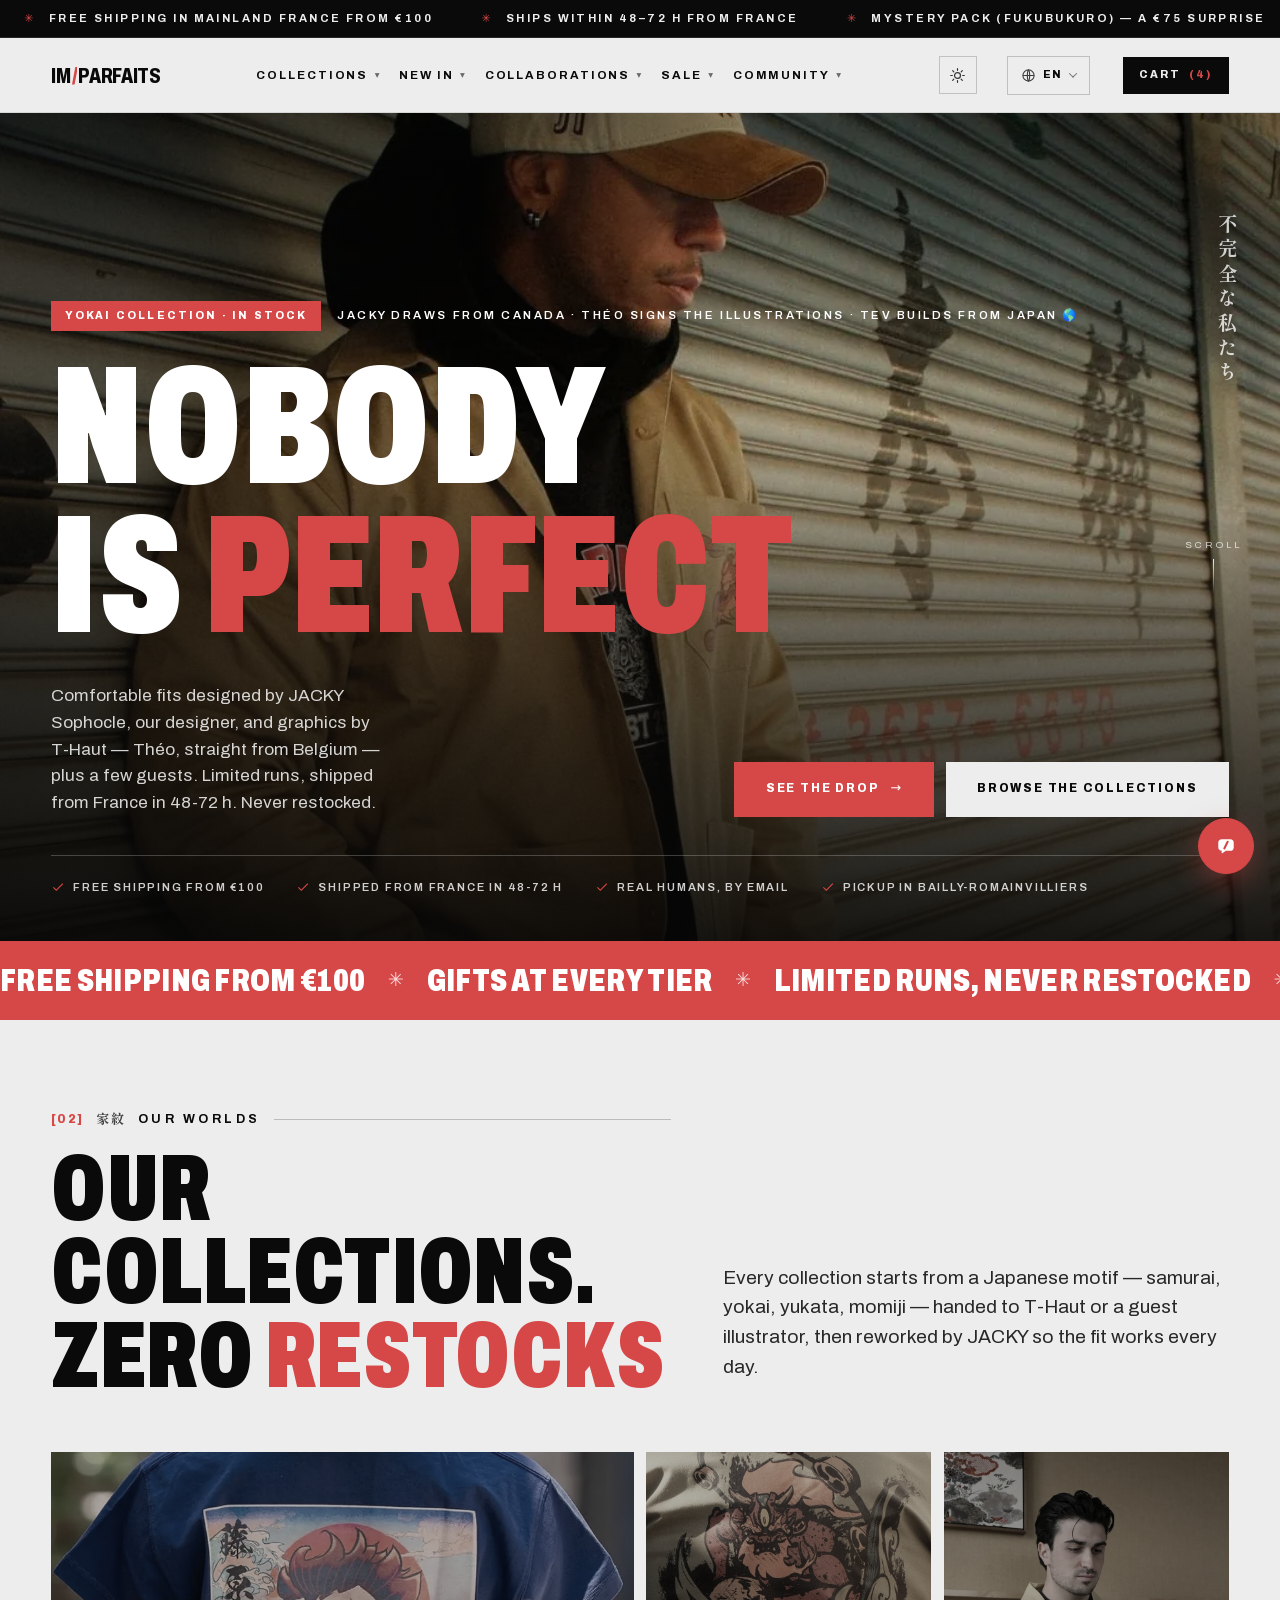
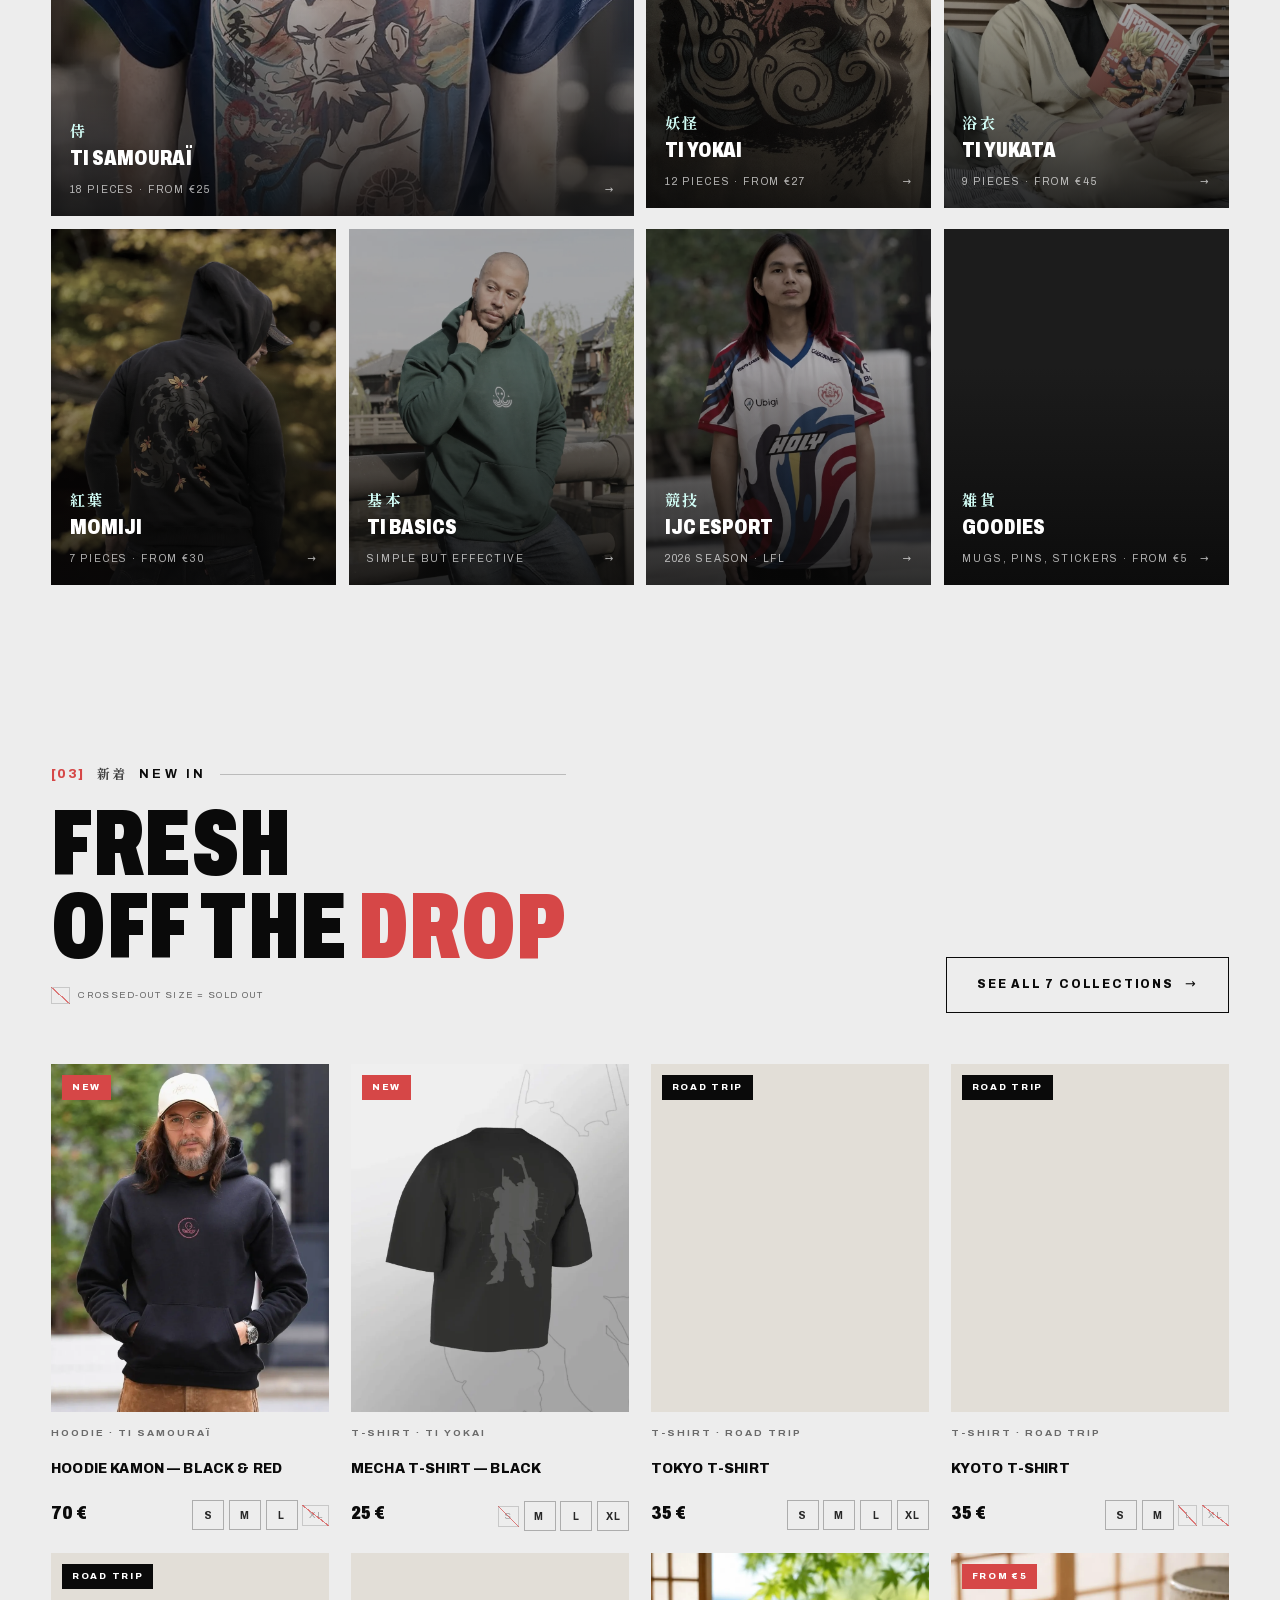
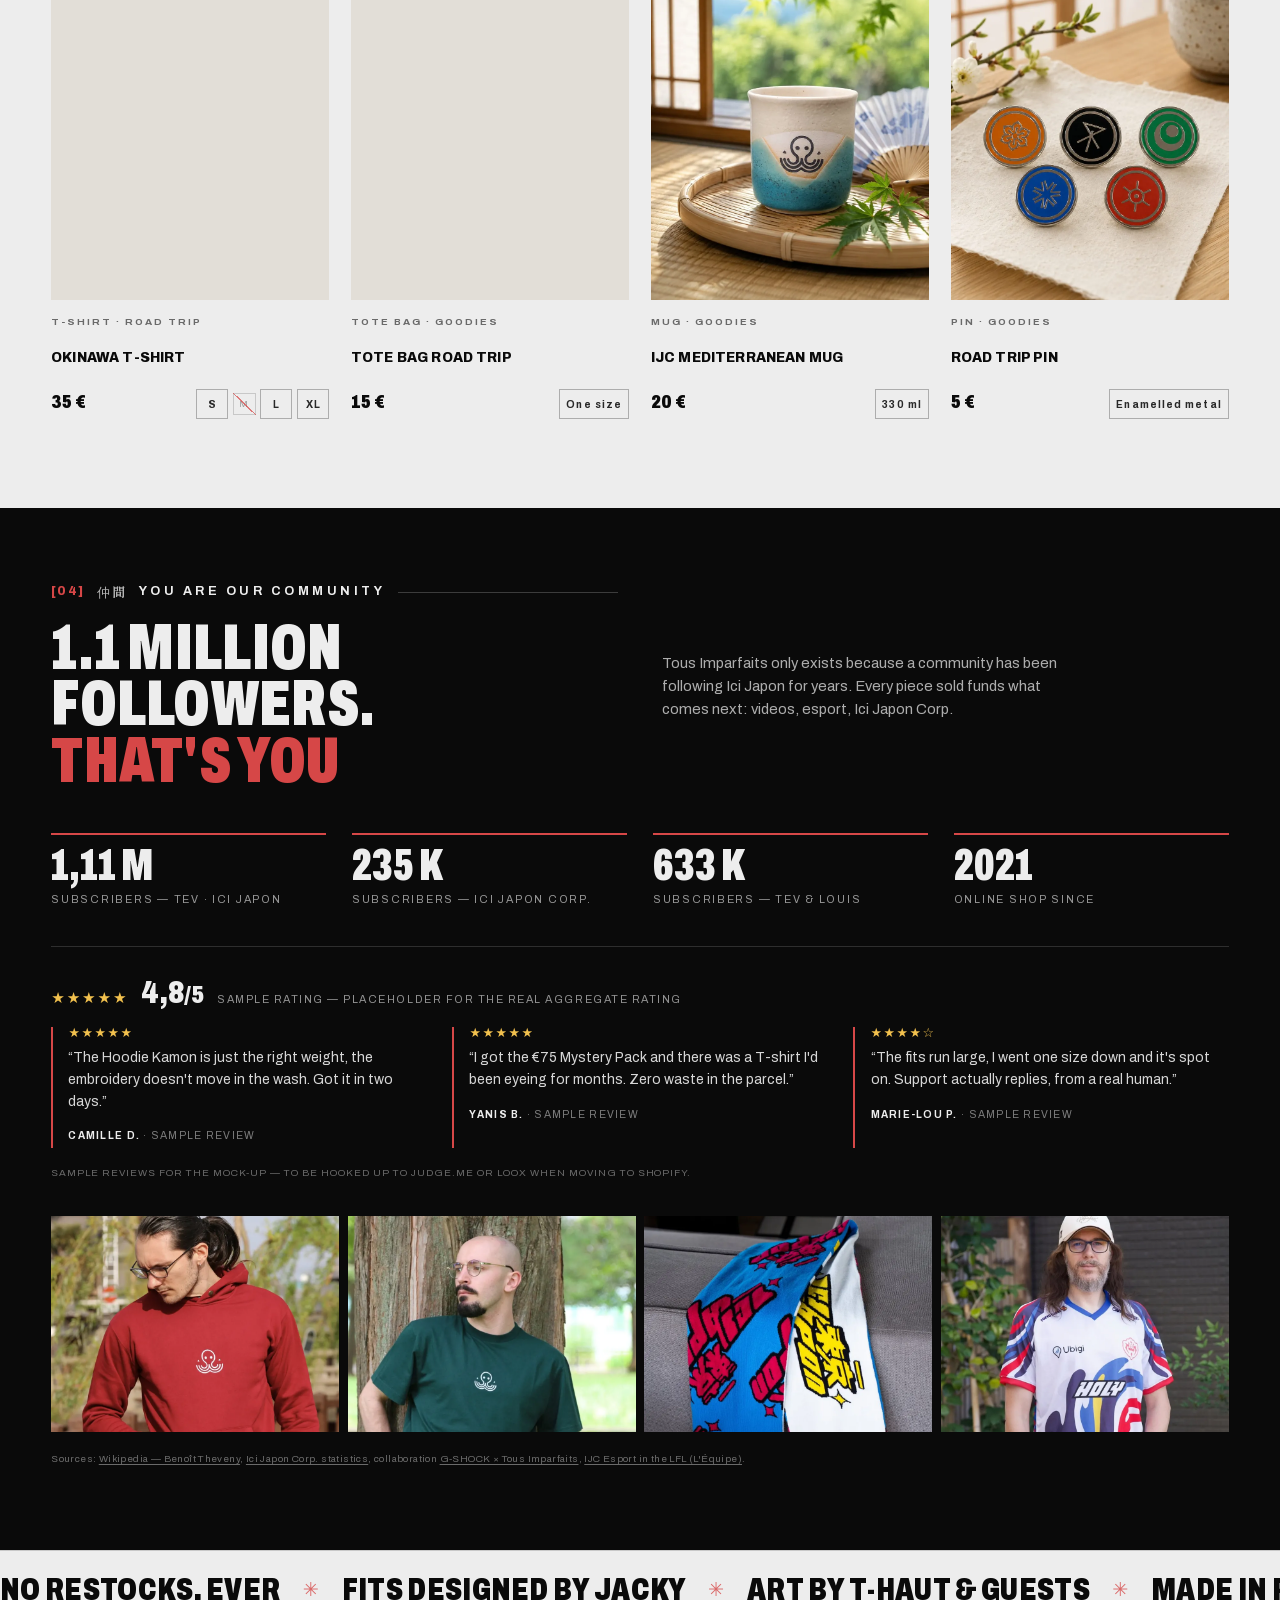
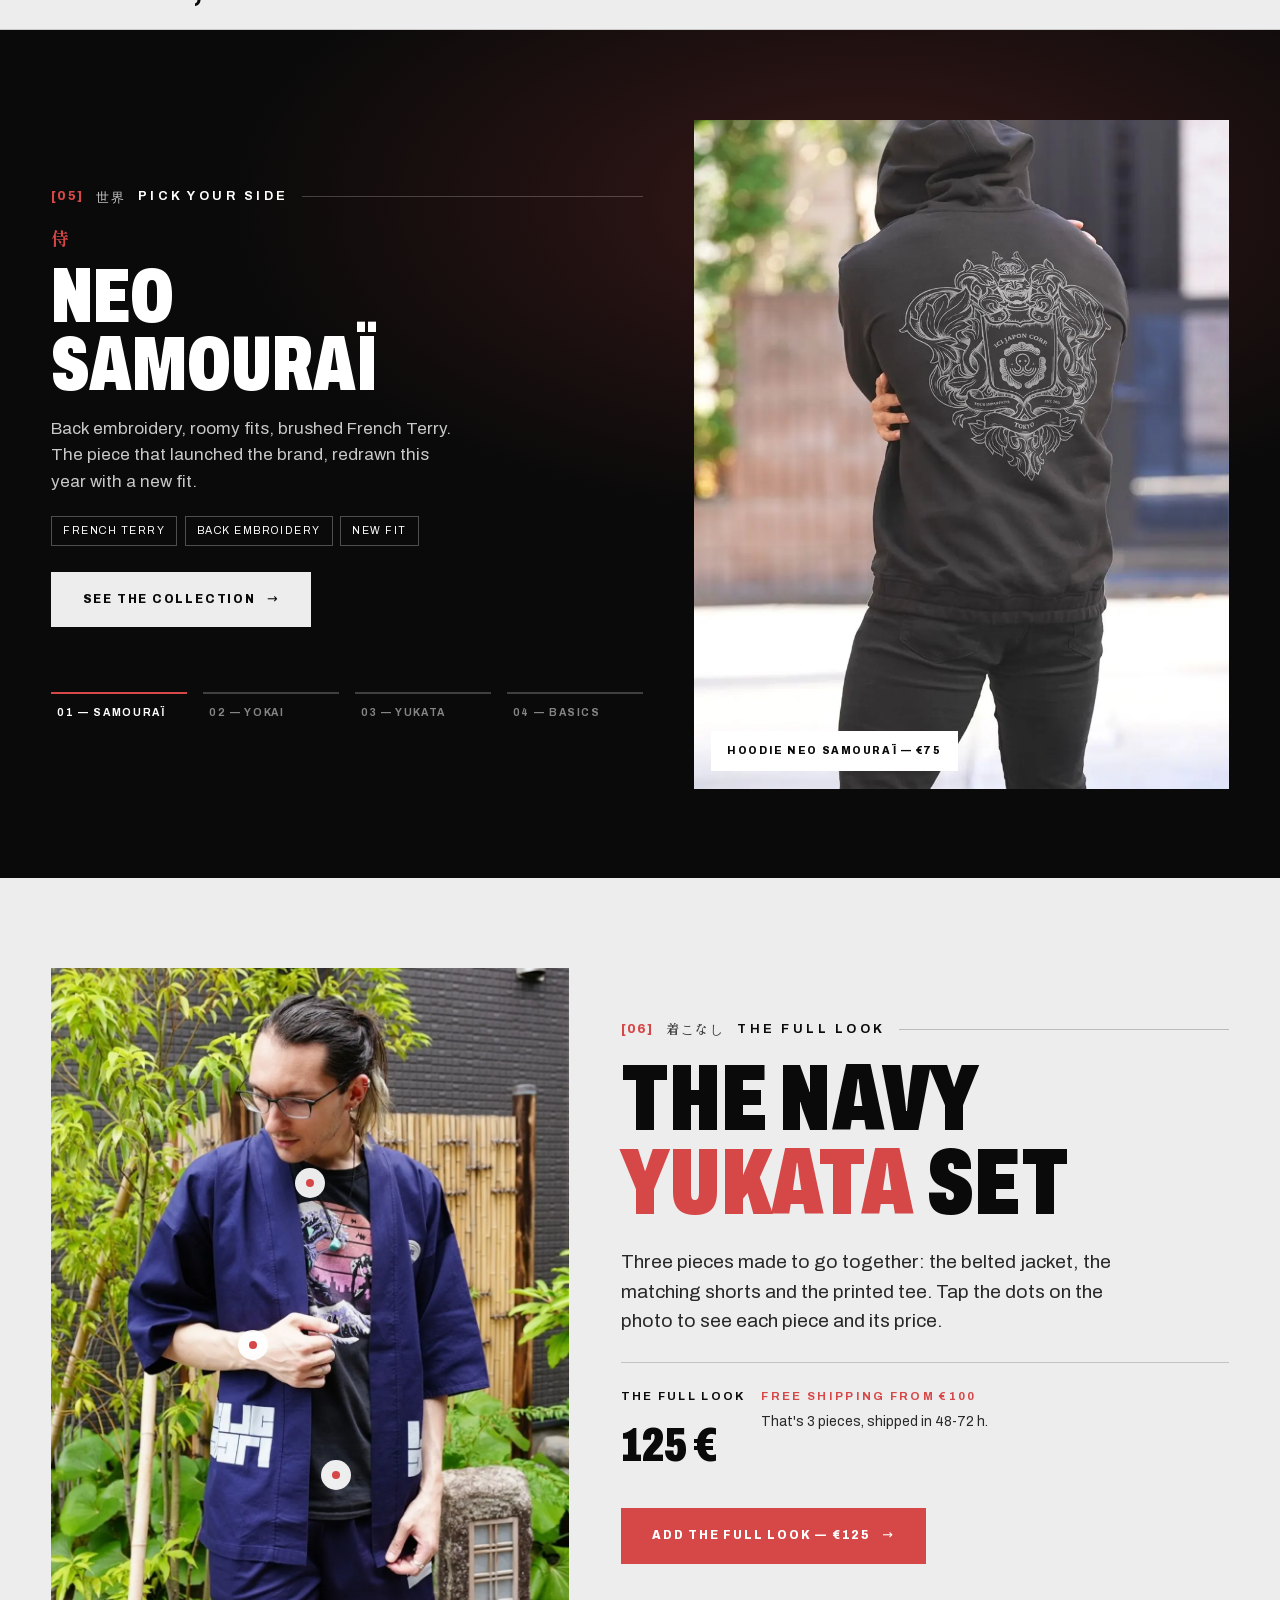
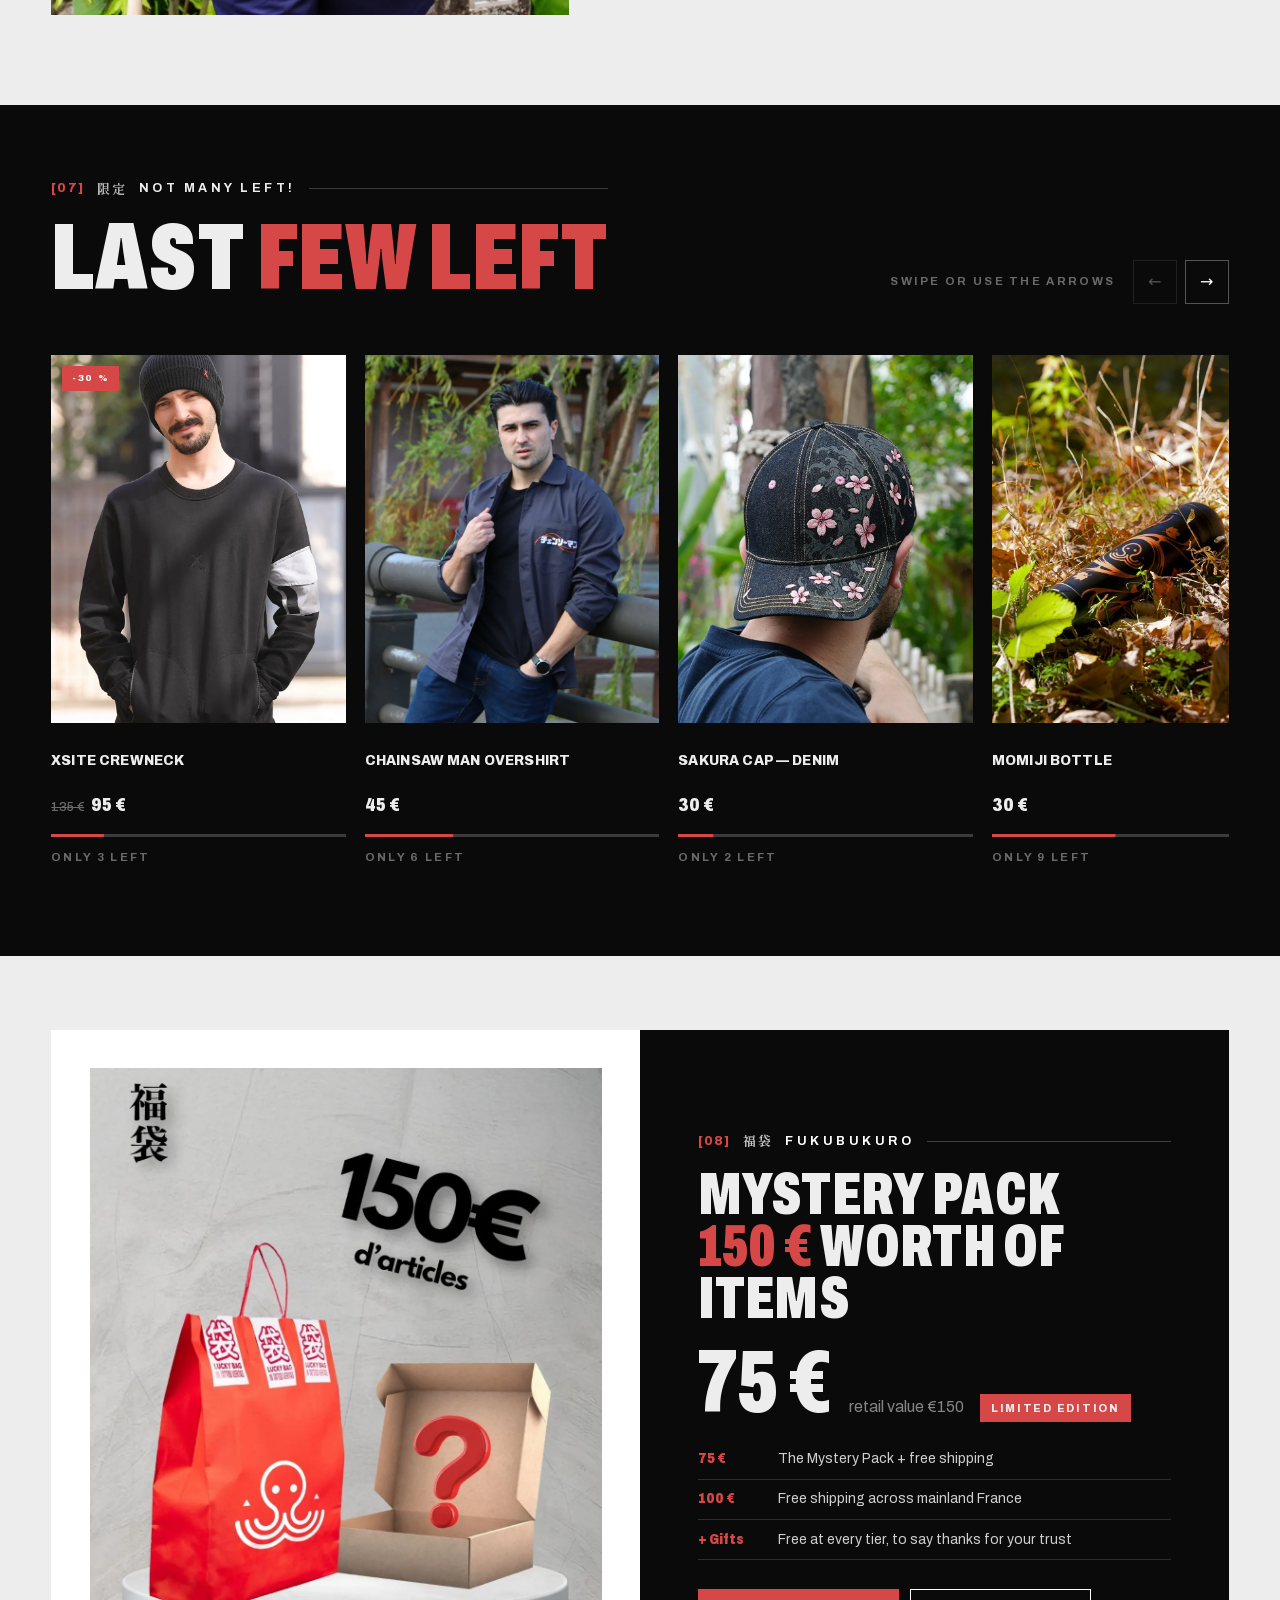
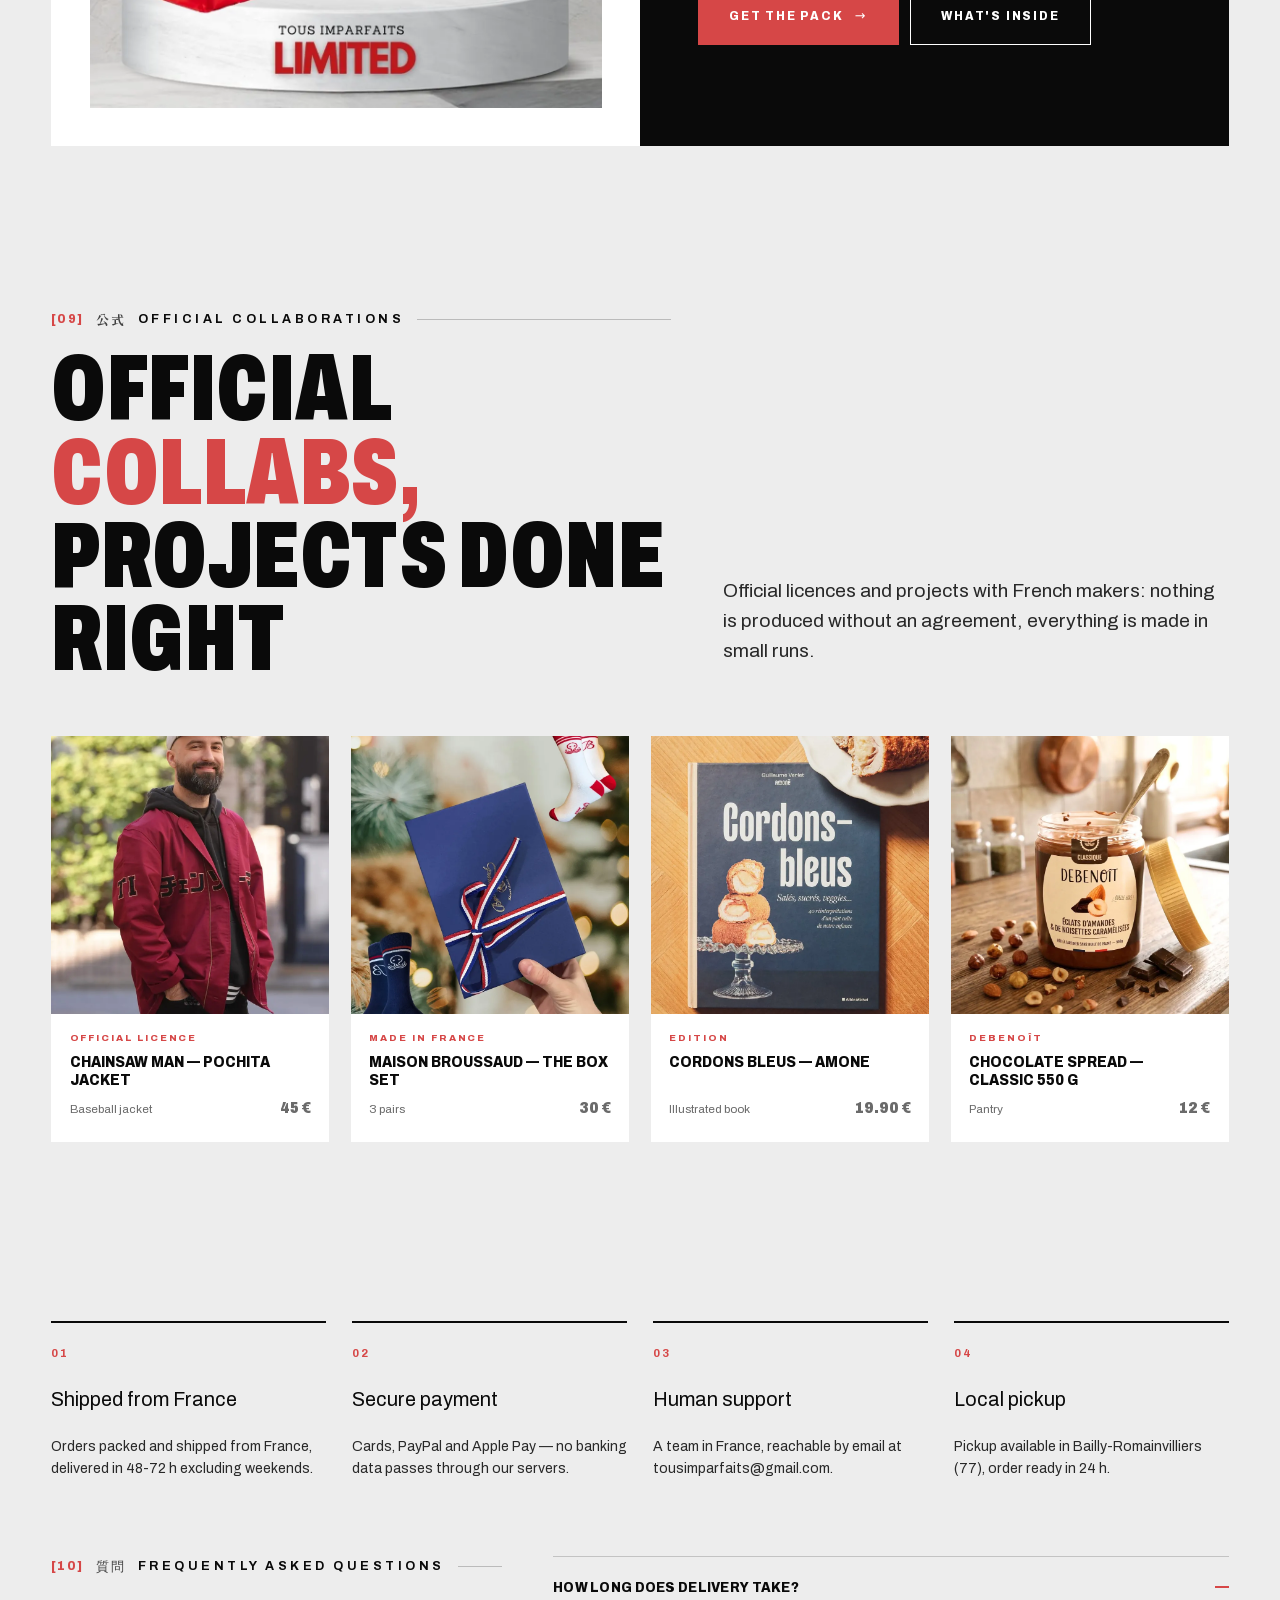
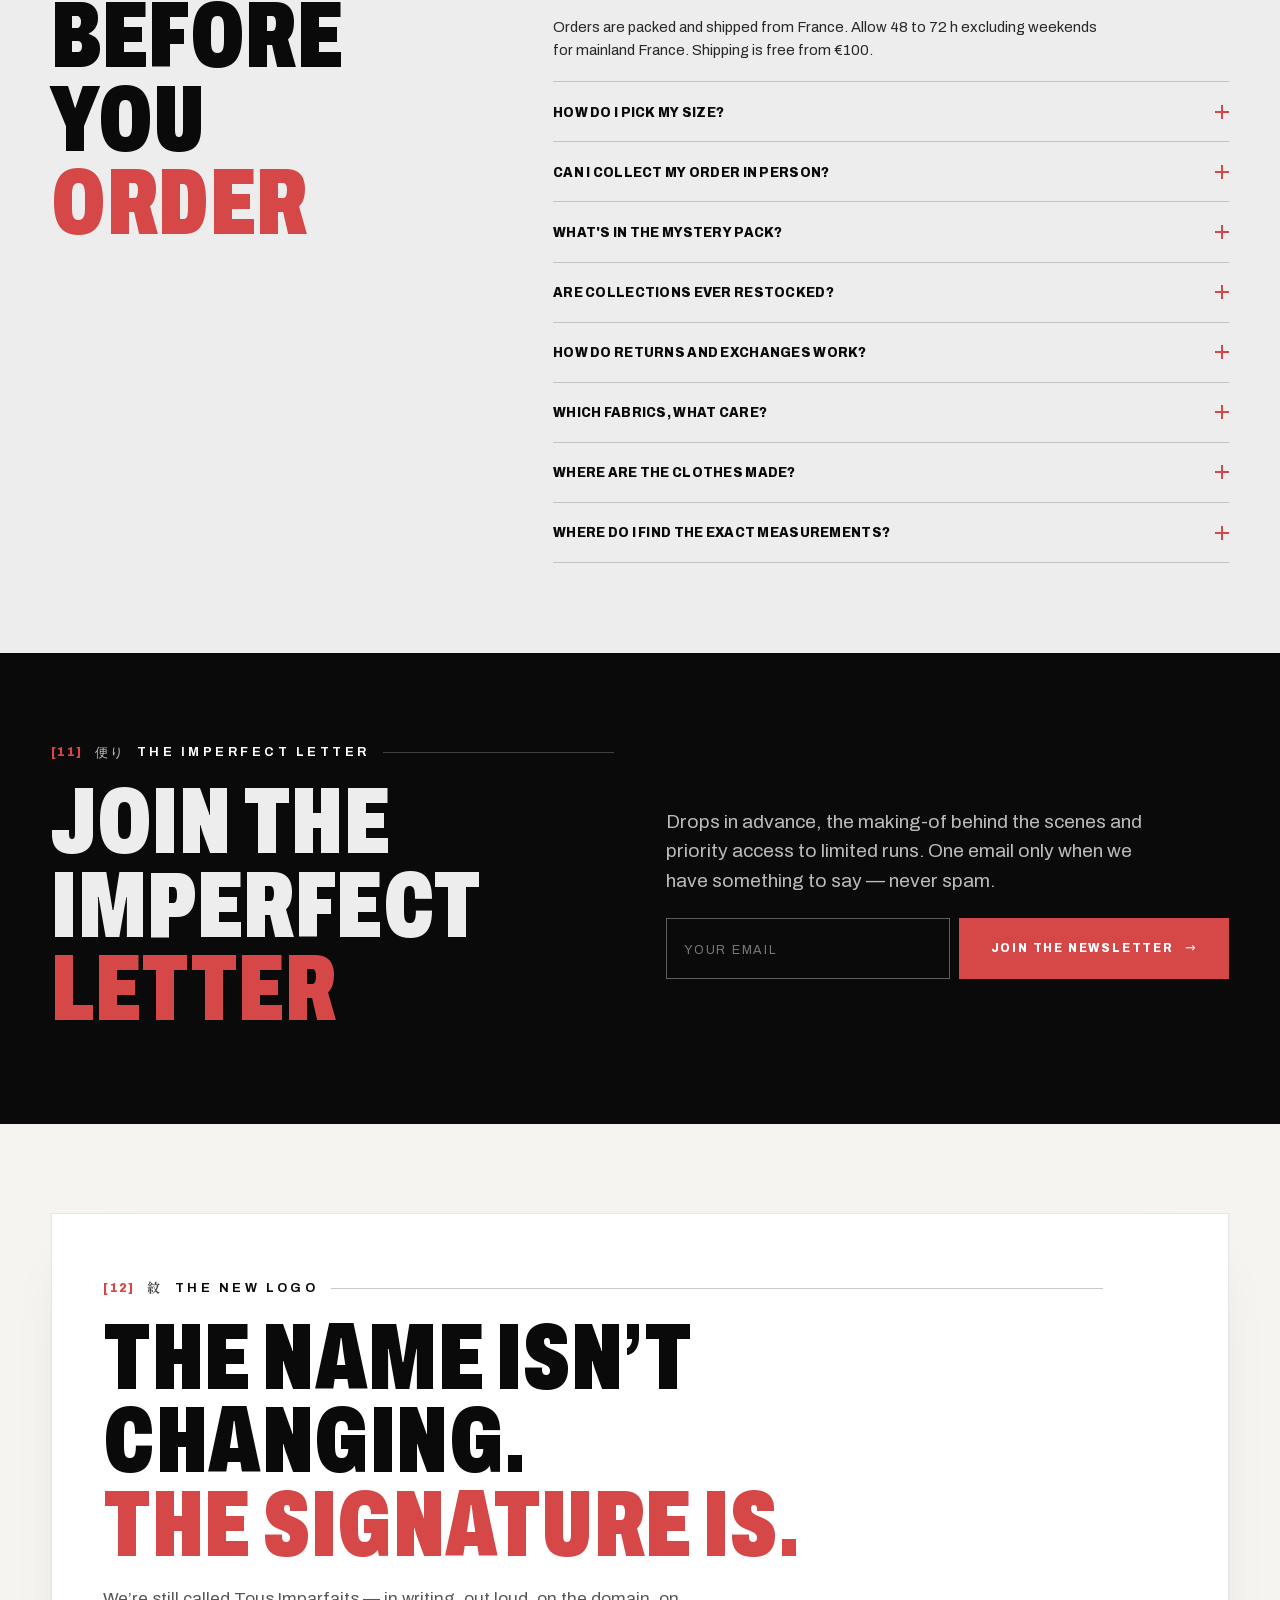
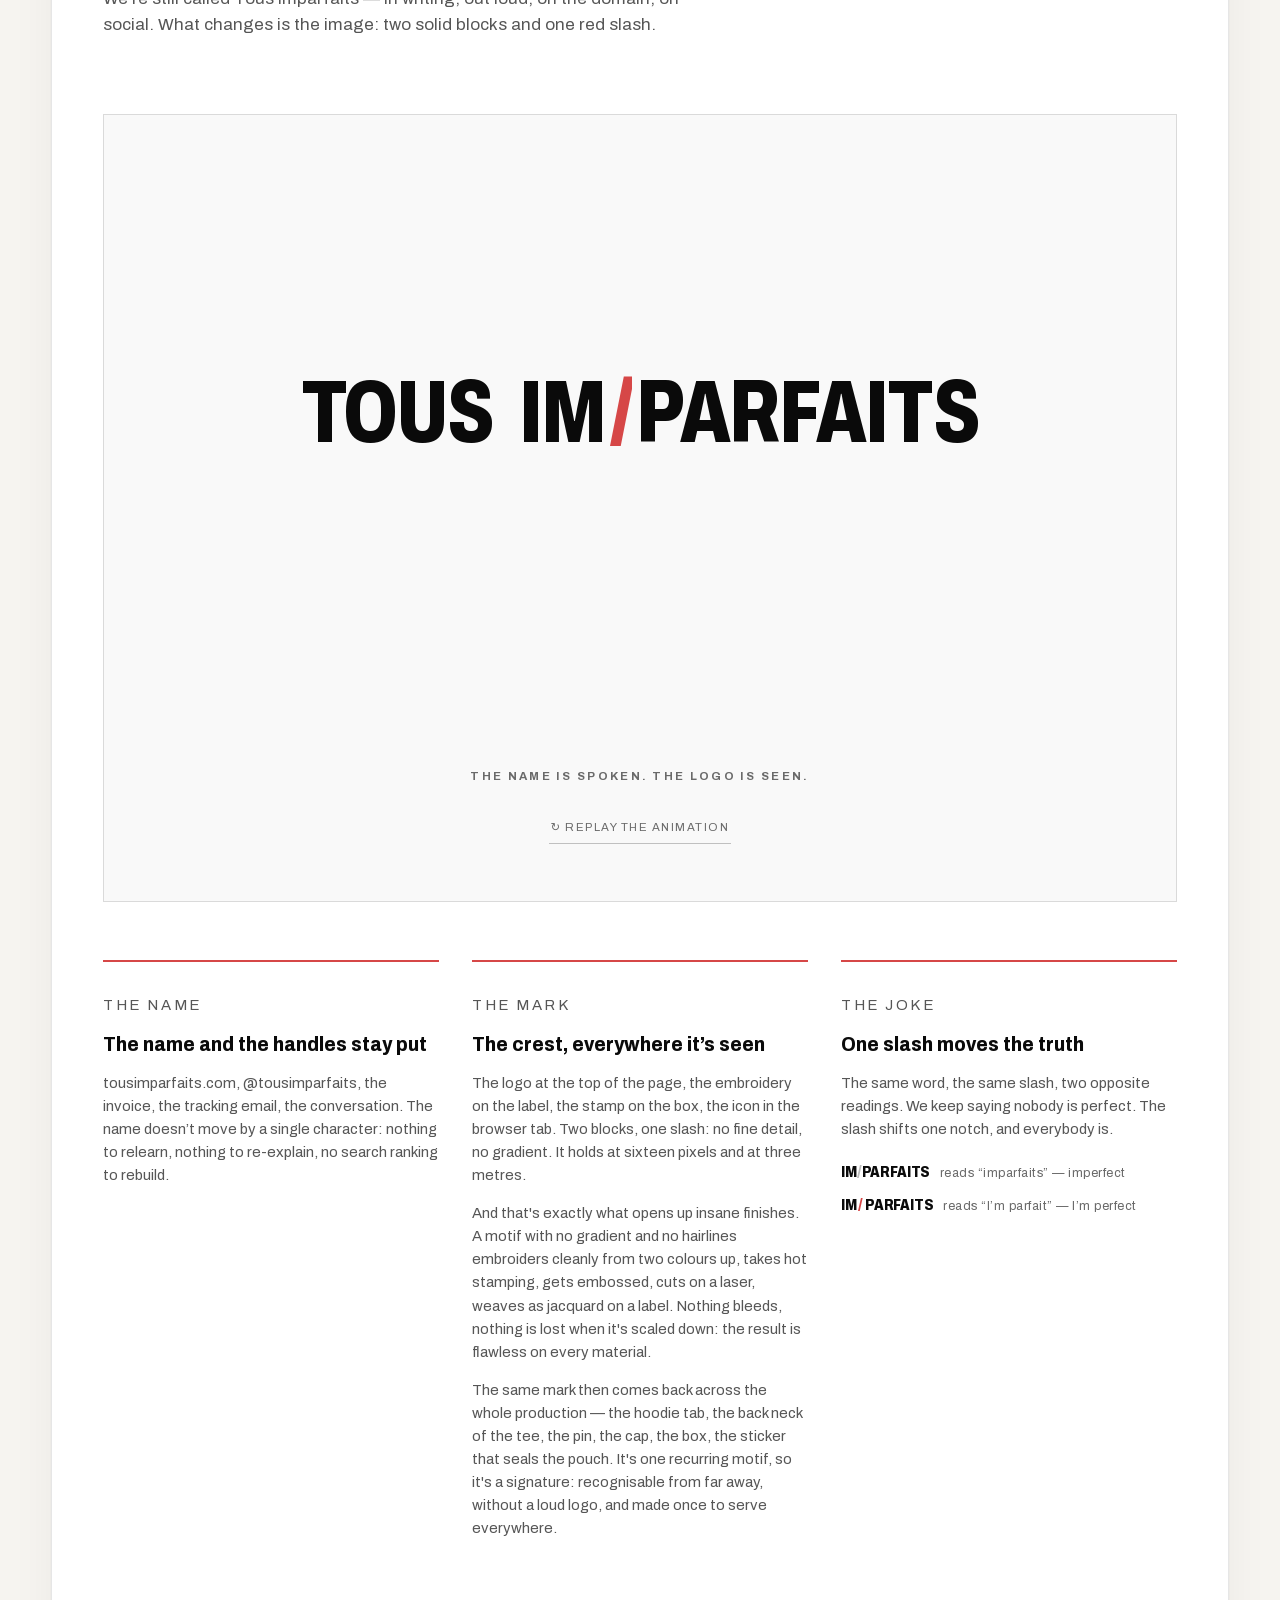
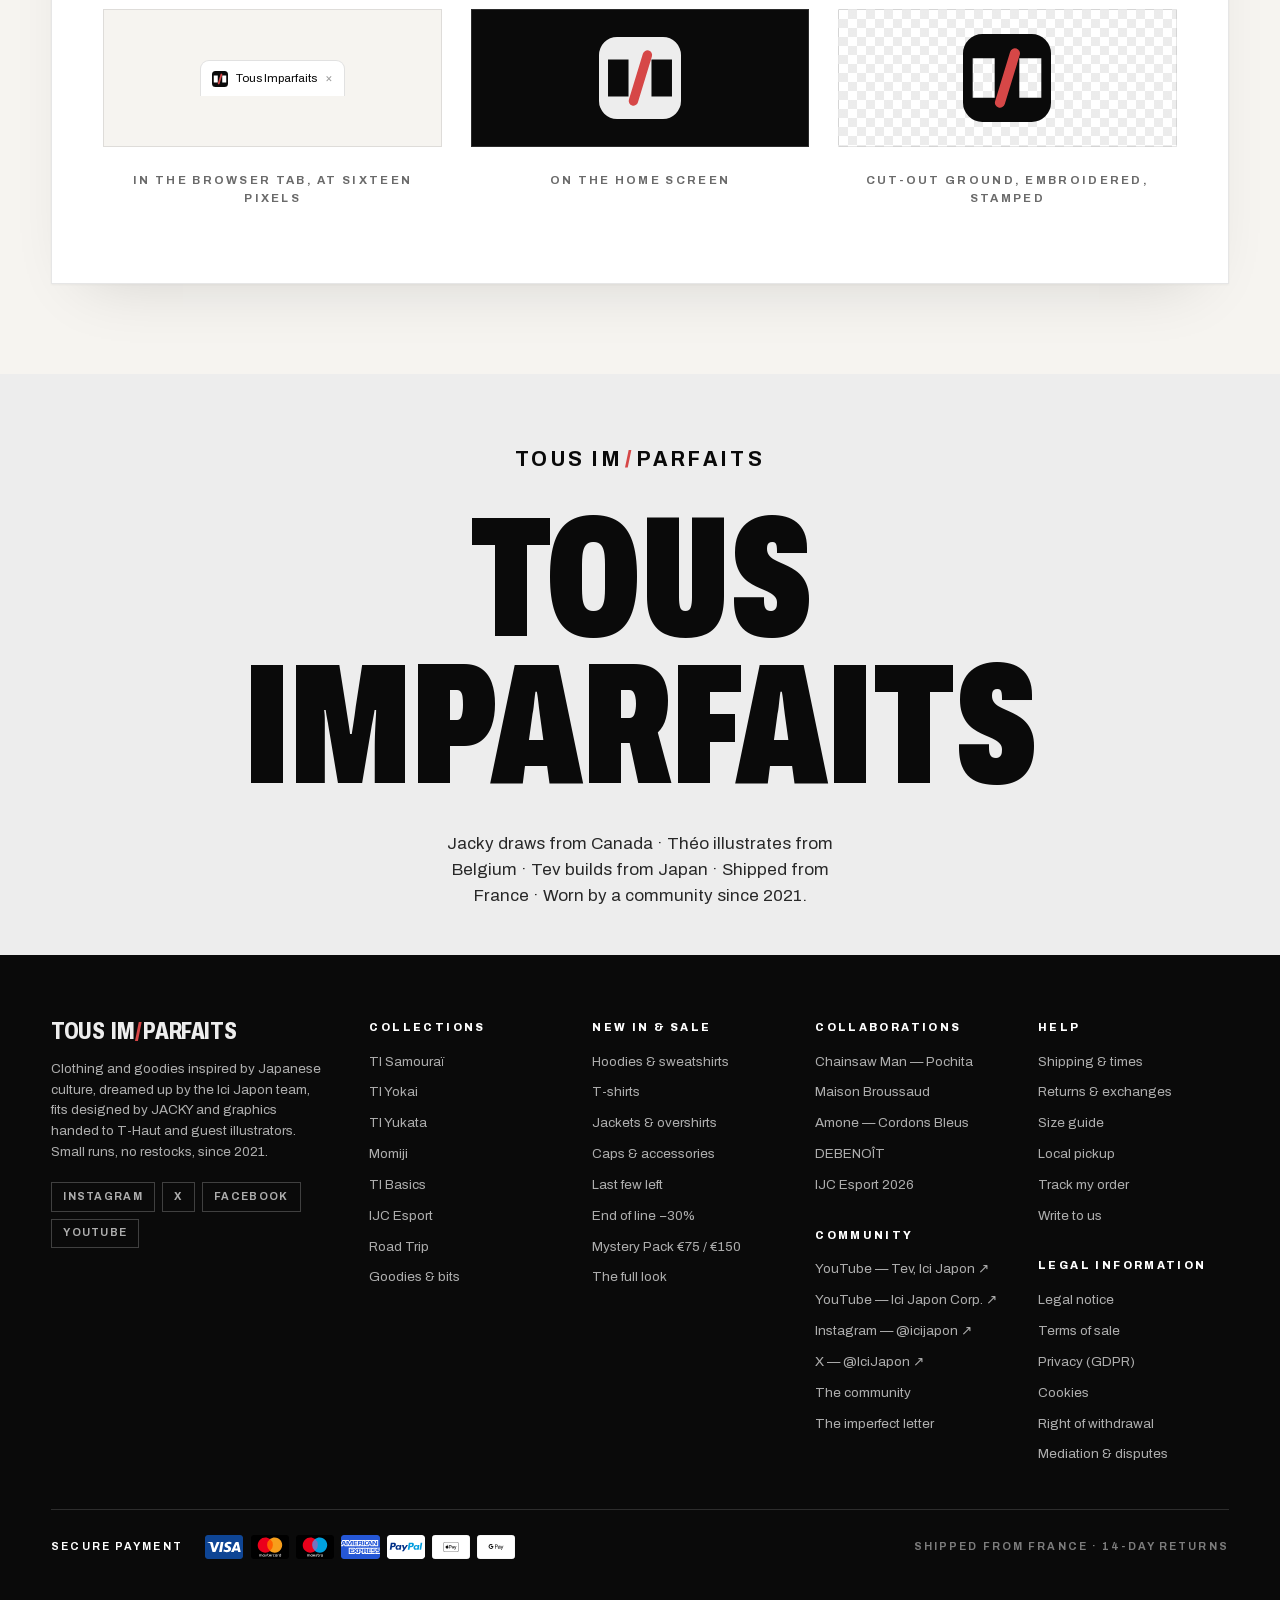
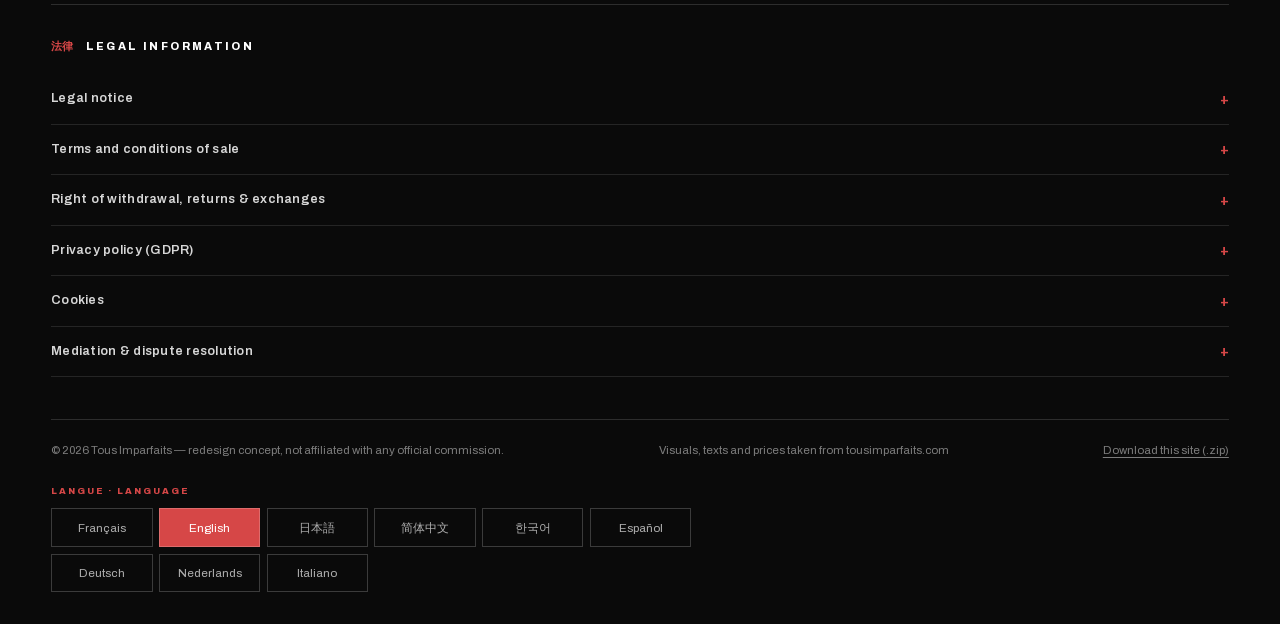
==== index.html @ 4bb17fb1 "Favicon : largeur maximale, hauteur proportionnelle La marque touche les deux bords lateraux du cadr" ====
<!DOCTYPE html>
<html lang="fr" data-tc-light="#0a0a0a" data-tc-dark="#1c1c1c">
<head>
<meta charset="utf-8">
<meta name="viewport" content="width=device-width, initial-scale=1">
<title>Tous Imparfaits — Streetwear inspiré du Japon | Concept de refonte</title>
<meta name="description" content="Tous Imparfaits : vêtements et goodies inspirés de la culture japonaise, coupes signées JACKY, graphismes signés par des artistes invités, expédiés de France. Livraison offerte dès 100 €, expédition 48–72 h depuis la France.">
<link rel="icon" href="assets/favicon.svg?v=5" type="image/svg+xml">
<link rel="icon" href="assets/icons/favicon.ico?v=5" sizes="16x16 32x32 48x48">
<link rel="apple-touch-icon" href="assets/icons/apple-touch-icon.png?v=4">
<link rel="manifest" href="assets/site.webmanifest?v=4">
<meta name="theme-color" content="#0a0a0a">
<script>/* thème posé avant le premier rendu : évite le flash clair */
(function(){var k=null;try{k=window['local'+'Storage'].getItem('ti-theme')}catch(e){}
if(k!=='dark'&&k!=='light'){k=(window.matchMedia&&window.matchMedia('(prefers-color-scheme: dark)').matches)?'dark':'light'}
document.documentElement.setAttribute('data-theme',k)}());</script>
<link rel="canonical" href="https://paulfleury.com/ti/">
<meta name="robots" content="index, follow, max-image-preview:large">
<meta property="og:type" content="website">
<meta property="og:site_name" content="Tous Imparfaits">
<meta property="og:locale" content="fr_FR">
<meta property="og:url" content="https://paulfleury.com/ti/">
<meta property="og:title" content="Tous Imparfaits — Personne n'est parfait">
<meta property="og:description" content="Streetwear franco-japonais : Jacky dessine du Canada, Théo illustre de Belgique, Tev entreprend du Japon. Séries limitées, jamais rééditées. Livraison offerte dès 100 €, expédition 48–72 h.">
<meta property="og:image" content="https://paulfleury.com/ti/assets/og-image.jpg">
<meta property="og:image:width" content="1200">
<meta property="og:image:height" content="630">
<meta property="og:image:alt" content="Veste Yokai beige portée dans la rue, logo Tous Imparfaits">
<meta name="twitter:card" content="summary_large_image">
<meta name="twitter:title" content="Tous Imparfaits — Personne n'est parfait">
<meta name="twitter:description" content="Streetwear franco-japonais : Jacky dessine du Canada, Théo illustre de Belgique, Tev entreprend du Japon. Séries limitées, jamais rééditées.">
<meta name="twitter:image" content="https://paulfleury.com/ti/assets/og-image.jpg">
<link rel="preload" href="assets/fonts/archivo-var.woff2" as="font" type="font/woff2" crossorigin>
<link rel="preload" href="assets/fonts/mincho-jp-subset.woff2" as="font" type="font/woff2" crossorigin>
<link rel="preload" href="assets/veste-yokai-beige-2.webp" as="image" fetchpriority="high">
<link rel="stylesheet" href="styles.css?v=26">
<link rel="stylesheet" href="assets/tilogo.css?v=4">
<link rel="stylesheet" href="assets/rebanim.css?v=4">
<script type="application/ld+json">
{"@context":"https://schema.org","@graph":[
{"@type":"Organization","@id":"https://paulfleury.com/ti/#org","name":"Tous Imparfaits","url":"https://paulfleury.com/ti/","logo":"https://paulfleury.com/ti/assets/logo.webp","email":"tousimparfaits@gmail.com","foundingDate":"2021","description":"Vêtements et goodies inspirés de la culture japonaise, imaginés par la team Ici Japon.","address":{"@type":"PostalAddress","streetAddress":"26 Avenue Christian Doppler, Bat D5","postalCode":"77700","addressLocality":"Bailly-Romainvilliers","addressCountry":"FR"},"sameAs":["https://www.instagram.com/icijapon/","https://x.com/IciJapon"]},
{"@type":"WebSite","@id":"https://paulfleury.com/ti/#site","url":"https://paulfleury.com/ti/","name":"Tous Imparfaits","inLanguage":"fr-FR","publisher":{"@id":"https://paulfleury.com/ti/#org"}},
{"@type":"ItemList","name":"Nouveautés Tous Imparfaits","itemListElement":[
{"@type":"ListItem","position":1,"item":{"@type":"Product","name":"Hoodie Kamon — Black & Red","image":"https://paulfleury.com/ti/assets/hoodie-kamon-black-red-0.webp","brand":{"@id":"https://paulfleury.com/ti/#org"},"offers":{"@type":"Offer","price":"70","priceCurrency":"EUR","availability":"https://schema.org/InStock"}}},
{"@type":"ListItem","position":2,"item":{"@type":"Product","name":"T-shirt Mecha — Black","image":"https://paulfleury.com/ti/assets/t-shirt-mecha-black-0.webp","brand":{"@id":"https://paulfleury.com/ti/#org"},"offers":{"@type":"Offer","price":"25","priceCurrency":"EUR","availability":"https://schema.org/InStock"}}},
{"@type":"ListItem","position":3,"item":{"@type":"Product","name":"T-shirt Tokyo","image":"https://paulfleury.com/ti/assets/t-shirt-tokyo-0.webp","brand":{"@id":"https://paulfleury.com/ti/#org"},"offers":{"@type":"Offer","price":"35","priceCurrency":"EUR","availability":"https://schema.org/InStock"}}},
{"@type":"ListItem","position":4,"item":{"@type":"Product","name":"Pack Mystère Fukubukuro","image":"https://paulfleury.com/ti/assets/pack-mystere-fukubukuro-0.webp","brand":{"@id":"https://paulfleury.com/ti/#org"},"offers":{"@type":"Offer","price":"75","priceCurrency":"EUR","availability":"https://schema.org/LimitedAvailability"}}}
]},
{"@type":"FAQPage","mainEntity":[
{"@type":"Question","name":"Quels sont les délais de livraison ?","acceptedAnswer":{"@type":"Answer","text":"Les commandes sont préparées et expédiées depuis la France. Comptez 48 à 72 h hors week-end pour la France métropolitaine. La livraison est offerte dès 100 € d'achat."}},
{"@type":"Question","name":"Comment choisir ma taille ?","acceptedAnswer":{"@type":"Answer","text":"Les hoodies et vestes sont coupés amples : prenez votre taille habituelle pour un tombé oversize, une taille en dessous pour un rendu ajusté. Chaque fiche produit affiche les mesures à plat."}},
{"@type":"Question","name":"Puis-je récupérer ma commande en main propre ?","acceptedAnswer":{"@type":"Answer","text":"Oui. Le retrait est possible à Bailly-Romainvilliers (77700), à l'entrepôt de nos associés logistiques, d'où partent toutes les commandes françaises. La vôtre est prête sous 24 h."}},
{"@type":"Question","name":"Que contient le Pack Mystère ?","acceptedAnswer":{"@type":"Answer","text":"Une sélection surprise de pièces des collections précédentes, pour une valeur constatée d'environ 150 € — tailles indiquées à la commande. Édition limitée, jamais rééditée."}},
{"@type":"Question","name":"Les collections sont-elles rééditées ?","acceptedAnswer":{"@type":"Answer","text":"Non. Les séries sont produites en petites quantités et ne repassent pas en production : quand une taille part, elle ne revient pas."}}
]}
]}
</script>
</head>
<body>
<div class="prog" id="prog" aria-hidden="true"></div>

<!-- ══ Barre d'annonce ══ -->
<div class="ticker" role="region" aria-label="Annonces">
  <div class="ticker__track">
    <div class="ticker__group">
      <span><i>✳</i> Livraison offerte en France métropolitaine dès 100 €</span>
      <span><i>✳</i> Expédition 48–72 h depuis la France</span>
      <span><i>✳</i> Pack Mystère Fukubukuro — la surprise à 75 €</span>
      <span><i>✳</i> Cadeaux offerts par paliers de panier</span>
      <span><i>✳</i> Paiement sécurisé — CB, PayPal, Apple Pay</span>
      <span><i>✳</i> Retrait sur place à Bailly-Romainvilliers</span>
      <span><i>✳</i> Séries limitées, jamais rééditées</span>
    </div>
    <div class="ticker__group" aria-hidden="true">
      <span><i>✳</i> Livraison offerte en France métropolitaine dès 100 €</span>
      <span><i>✳</i> Expédition 48–72 h depuis la France</span>
      <span><i>✳</i> Pack Mystère Fukubukuro — la surprise à 75 €</span>
      <span><i>✳</i> Cadeaux offerts par paliers de panier</span>
      <span><i>✳</i> Paiement sécurisé — CB, PayPal, Apple Pay</span>
      <span><i>✳</i> Retrait sur place à Bailly-Romainvilliers</span>
      <span><i>✳</i> Séries limitées, jamais rééditées</span>
    </div>
  </div>
</div>

<!-- ══ Header ══ -->
<header class="hdr">
  <div class="wrap hdr__in">
    <a class="hdr__logo" href="#rebranding" aria-label="Tous Imparfaits — le nom et l’écusson">
      <span class="tilogo tilogo--hdr" translate="no" aria-hidden="true" data-tilogo><span class="tilogo__mk"><svg viewBox="0 0 100 100" fill="none" aria-hidden="true" focusable="false"><path fill="currentColor" fill-rule="evenodd" d="M22 0H78A22 22 0 0 1 100 22V78A22 22 0 0 1 78 100H22A22 22 0 0 1 0 78V22A22 22 0 0 1 22 0ZM11 27.5H36V72.5H11ZM64 27.5H89V72.5H64Z"/><path d="M59 22 42 78" stroke="#d64747" stroke-width="11.5" stroke-linecap="round"/></svg></span><span class="tilogo__dot" aria-hidden="true"><i></i></span><span class="tilogo__t"><i>Tous</i></span><span class="tilogo__im">Im</span><span class="tilogo__sl"><i>/</i></span><span class="tilogo__pf">parfaits</span></span>
    </a>
    <nav class="hdr__nav" aria-label="Navigation principale">

      <div class="nav__item">
        <button class="nav__t" type="button" aria-expanded="false" aria-controls="m-col">Collections <span class="nav__c" aria-hidden="true">▾</span></button>
        <div class="mega mega--wide" id="m-col">
          <div class="mega__in">
            <div class="mega__col">
              <p class="mega__h"><span class="jp" aria-hidden="true">家紋</span> Les 7 univers</p>
              <ul>
                <li><a href="#collections"><b>TI Samouraï</b><em>18 pièces · dès 25 €</em></a></li>
                <li><a href="#collections"><b>TI Yokai</b><em>12 pièces · dès 27 €</em></a></li>
                <li><a href="#collections"><b>TI Yukata</b><em>9 pièces · dès 45 €</em></a></li>
                <li><a href="#collections"><b>Momiji</b><em>7 pièces · dès 30 €</em></a></li>
              </ul>
            </div>
            <div class="mega__col">
              <p class="mega__h"><span class="jp" aria-hidden="true">別</span> Séries à part</p>
              <ul>
                <li><a href="#collections"><b>TI Basics</b><em>Le vestiaire simple</em></a></li>
                <li><a href="#collections"><b>IJC Esport</b><em>Saison 2026 · LFL</em></a></li>
                <li><a href="#collections"><b>Road Trip</b><em>Tokyo · Kyoto · Okinawa</em></a></li>
                <li><a href="#collections"><b>Goodies &amp; objets</b><em>Mugs, pin's, tote bags</em></a></li>
              </ul>
            </div>
            <a class="mega__feat" href="#pack">
              <img loading="lazy" decoding="async" width="900" height="1125" src="assets/pack-mystere-fukubukuro-0.webp" alt="Pack Mystère Fukubukuro">
              <span class="mega__featt"><em>À la japonaise</em><b>Pack Mystère</b><span>75 € ou 150 € <span class="arw">→</span></span></span>
            </a>
          </div>
        </div>
      </div>

      <div class="nav__item">
        <button class="nav__t" type="button" aria-expanded="false" aria-controls="m-new">Nouveautés <span class="nav__c" aria-hidden="true">▾</span></button>
        <div class="mega" id="m-new">
          <div class="mega__in">
            <div class="mega__col">
              <p class="mega__h"><span class="jp" aria-hidden="true">新着</span> Par type</p>
              <ul>
                <li><a href="#nouveautes"><b>Hoodies &amp; sweats</b><em>Nouvelle coupe · dès 60 €</em></a></li>
                <li><a href="#nouveautes"><b>T-shirts</b><em>Coton lourd · dès 25 €</em></a></li>
                <li><a href="#nouveautes"><b>Vestes &amp; surchemises</b><em>Séries courtes · dès 45 €</em></a></li>
                <li><a href="#nouveautes"><b>Casquettes &amp; bobs</b><em>Taille unique · dès 25 €</em></a></li>
              </ul>
            </div>
            <div class="mega__col">
              <p class="mega__h"><span class="jp" aria-hidden="true">小物</span> À côté</p>
              <ul>
                <li><a href="#nouveautes"><b>Accessoires</b><em>Gourdes, pin's, chaussettes</em></a></li>
                <li><a href="#nouveautes"><b>Maison &amp; bureau</b><em>Mugs, tasses, Le Meug</em></a></li>
                <li><a href="#look"><b>Le look complet</b><em>Ensemble Yukata · 125 €</em></a></li>
                <li><a href="#pack"><b>Pack Mystère</b><em>Fukubukuro 2026</em></a></li>
              </ul>
            </div>
          </div>
        </div>
      </div>

      <div class="nav__item">
        <button class="nav__t" type="button" aria-expanded="false" aria-controls="m-cob">Collaborations <span class="nav__c" aria-hidden="true">▾</span></button>
        <div class="mega" id="m-cob">
          <div class="mega__in">
            <div class="mega__col">
              <p class="mega__h"><span class="jp" aria-hidden="true">公式</span> Licences officielles</p>
              <ul>
                <li><a href="#collabs"><b>Chainsaw Man</b><em>Veste Pochita · 45 €</em></a></li>
                <li><a href="#collabs"><b>IJC Esport 2026</b><em>Maillot &amp; écharpes</em></a></li>
              </ul>
            </div>
            <div class="mega__col">
              <p class="mega__h"><span class="jp" aria-hidden="true">職人</span> Artisans &amp; éditions</p>
              <ul>
                <li><a href="#collabs"><b>Maison Broussaud</b><em>Coffret 3 paires · 30 €</em></a></li>
                <li><a href="#collabs"><b>Amone — Cordons Bleus</b><em>Livre illustré · 19,90 €</em></a></li>
                <li><a href="#collabs"><b>DEBENOÎT</b><em>Pâte à tartiner · 12 €</em></a></li>
              </ul>
            </div>
          </div>
        </div>
      </div>

      <div class="nav__item">
        <button class="nav__t" type="button" aria-expanded="false" aria-controls="m-pro">Promotions <span class="nav__c" aria-hidden="true">▾</span></button>
        <div class="mega" id="m-pro">
          <div class="mega__in">
            <div class="mega__col">
              <p class="mega__h"><span class="jp" aria-hidden="true">限定</span> Bonnes affaires</p>
              <ul>
                <li><a href="#promos"><b>Derniers exemplaires</b><em>Jamais réédités</em></a></li>
                <li><a href="#promos"><b>Fins de série −30 %</b><em>Crewneck Xsite 95 €</em></a></li>
                <li><a href="#pack"><b>Pack Mystère</b><em>Jusqu'à −60 % sur la valeur</em></a></li>
              </ul>
            </div>
            <div class="mega__col">
              <p class="mega__h"><span class="jp" aria-hidden="true">特典</span> Avantages panier</p>
              <ul>
                <li><a href="#promos"><b>Sticker pack offert</b><em>Dès 50 €</em></a></li>
                <li><a href="#promos"><b>Livraison offerte</b><em>Dès 100 € en France</em></a></li>
                <li><a href="#promos"><b>Tote bag offert</b><em>Dès 150 €</em></a></li>
              </ul>
            </div>
          </div>
        </div>
      </div>

      <div class="nav__item">
        <button class="nav__t" type="button" aria-expanded="false" aria-controls="m-com">Communauté <span class="nav__c" aria-hidden="true">▾</span></button>
        <div class="mega" id="m-com">
          <div class="mega__in">
            <div class="mega__col">
              <p class="mega__h"><span class="jp" aria-hidden="true">世界</span> L'univers Ici Japon</p>
              <ul>
                <li><a href="https://www.youtube.com/@IciJapon" target="_blank" rel="noopener"><b>YouTube — Tev, Ici Japon</b><em>La chaîne principale ↗</em></a></li>
                <li><a href="https://www.youtube.com/@IciJaponCorp" target="_blank" rel="noopener"><b>YouTube — Ici Japon Corp.</b><em>Les coulisses du studio ↗</em></a></li>
                <li><a href="https://www.instagram.com/icijapon/" target="_blank" rel="noopener"><b>Instagram — @icijapon</b><em>Le Japon au quotidien ↗</em></a></li>
                <li><a href="https://x.com/IciJapon" target="_blank" rel="noopener"><b>X — @IciJapon</b><em>Les annonces ↗</em></a></li>
              </ul>
            </div>
            <div class="mega__col">
              <p class="mega__h"><span class="jp" aria-hidden="true">仲間</span> Tous Imparfaits</p>
              <ul>
                <li><a href="https://www.instagram.com/tousimparfaits/" target="_blank" rel="noopener"><b>Instagram — @tousimparfaits</b><em>Tes photos portées ↗</em></a></li>
                <li><a href="https://x.com/TousImparfaits" target="_blank" rel="noopener"><b>X — @TousImparfaits</b><em>Drops et restocks ↗</em></a></li>
                <li><a href="https://www.facebook.com/Tousimparfaits/" target="_blank" rel="noopener"><b>Facebook</b><em>La page de la marque ↗</em></a></li>
                <li><a href="#communaute"><b>Avis clients</b><em>Les retours, sans filtre</em></a></li>
                <li><a href="#nlform"><b>La lettre imparfaite</b><em>Un mail par drop</em></a></li>
              </ul>
            </div>
          </div>
        </div>
      </div>

    </nav>
    <button class="hdr__cart" id="cartopen" type="button" aria-label="Voir le panier" aria-haspopup="dialog">Panier <b id="cartn" aria-live="polite">(0)</b></button>
    <button class="burger" type="button" id="burger" aria-expanded="false" aria-controls="drawer" aria-label="Ouvrir le menu"><i></i><i></i><i></i></button>
  </div>
</header>

<!-- ══ Menu mobile ══ -->
<div class="drawer" id="drawer" hidden>
  <nav aria-label="Navigation mobile">
    <details class="dgroup">
      <summary><span aria-hidden="true">家紋</span> Collections <i aria-hidden="true">+</i></summary>
      <ul>
        <li><a href="#collections">TI Samouraï</a></li>
        <li><a href="#collections">TI Yokai</a></li>
        <li><a href="#collections">TI Yukata</a></li>
        <li><a href="#collections">Momiji</a></li>
        <li><a href="#collections">TI Basics</a></li>
        <li><a href="#collections">IJC Esport</a></li>
        <li><a href="#collections">Road Trip</a></li>
        <li><a href="#collections">Goodies &amp; objets</a></li>
      </ul>
    </details>
    <details class="dgroup">
      <summary><span aria-hidden="true">新着</span> Nouveautés <i aria-hidden="true">+</i></summary>
      <ul>
        <li><a href="#nouveautes">Hoodies &amp; sweats</a></li>
        <li><a href="#nouveautes">T-shirts</a></li>
        <li><a href="#nouveautes">Vestes &amp; surchemises</a></li>
        <li><a href="#nouveautes">Casquettes &amp; bobs</a></li>
        <li><a href="#nouveautes">Accessoires</a></li>
        <li><a href="#nouveautes">Maison &amp; bureau</a></li>
        <li><a href="#look">Le look complet</a></li>
      </ul>
    </details>
    <details class="dgroup">
      <summary><span aria-hidden="true">公式</span> Collaborations <i aria-hidden="true">+</i></summary>
      <ul>
        <li><a href="#collabs">Chainsaw Man — Veste Pochita</a></li>
        <li><a href="#collabs">IJC Esport 2026</a></li>
        <li><a href="#collabs">Maison Broussaud</a></li>
        <li><a href="#collabs">Amone — Cordons Bleus</a></li>
        <li><a href="#collabs">DEBENOÎT</a></li>
      </ul>
    </details>
    <details class="dgroup">
      <summary><span aria-hidden="true">限定</span> Promotions <i aria-hidden="true">+</i></summary>
      <ul>
        <li><a href="#promos">Derniers exemplaires</a></li>
        <li><a href="#promos">Fins de série −30 %</a></li>
        <li><a href="#pack">Pack Mystère</a></li>
        <li><a href="#promos">Livraison offerte dès 100 €</a></li>
      </ul>
    </details>
    <details class="dgroup">
      <summary><span aria-hidden="true">仲間</span> Communauté <i aria-hidden="true">+</i></summary>
      <ul>
        <li><a href="https://www.youtube.com/@IciJapon" target="_blank" rel="noopener">YouTube — Tev, Ici Japon ↗</a></li>
        <li><a href="https://www.youtube.com/@IciJaponCorp" target="_blank" rel="noopener">YouTube — Ici Japon Corp. ↗</a></li>
        <li><a href="https://www.instagram.com/tousimparfaits/" target="_blank" rel="noopener">Instagram — @tousimparfaits ↗</a></li>
        <li><a href="https://www.instagram.com/icijapon/" target="_blank" rel="noopener">Instagram — @icijapon ↗</a></li>
        <li><a href="https://x.com/TousImparfaits" target="_blank" rel="noopener">X — @TousImparfaits ↗</a></li>
        <li><a href="https://www.facebook.com/Tousimparfaits/" target="_blank" rel="noopener">Facebook ↗</a></li>
        <li><a href="#communaute">Avis clients</a></li>
        <li><a href="#nlform">La lettre imparfaite</a></li>
      </ul>
    </details>
    <a href="#univers"><span aria-hidden="true">世界</span> Nos univers</a>
    <a href="#pack"><span aria-hidden="true">福袋</span> Pack Mystère</a>
    <a href="#faq"><span aria-hidden="true">質問</span> Livraison &amp; tailles</a>
    <button class="drawer__cart" type="button" id="drawercart"><span aria-hidden="true">買い物</span> Voir mon panier <b id="cartn2">(0)</b></button>
  </nav>
  <p class="drawer__ft">Livraison offerte dès 100 € · expédié de France en 48–72 h<br><a href="mailto:tousimparfaits@gmail.com">tousimparfaits@gmail.com</a></p>
</div>

<main id="main" tabindex="-1">

<!-- ══ 01 · Hero ══ -->
<section class="hero" id="top">
  <div class="hero__media">
    <img width="1080" height="1350" src="assets/veste-yokai-beige-2.webp" alt="Veste Yokai beige portée dans la rue" fetchpriority="high">
  </div>
  <div class="jp-v hero__vert" aria-hidden="true">不完全な私たち</div>
  <div class="wrap hero__in">
    <div class="hero__kicker">
      <span class="tag">Collection Yokai · en stock</span>
      <span class="txt">Jacky dessine du Canada · Théo signe les illustrations · Tev entreprend du Japon 🌎</span>
    </div>
    <h1 class="display">Personne<span class="l2">n'est <span class="accent">parfait</span></span></h1>
    <div class="hero__sub">
      <p>Des coupes confortables dessinées par JACKY Sophocle, notre designer, et des graphismes signés T-Haut — Théo, arrivé tout droit de Belgique — et quelques invités. Séries limitées, expédiées de France en 48–72 h. Jamais rééditées.</p>
      <div class="hero__cta">
        <a class="btn btn--accent" href="#nouveautes"><span>Découvrir le drop</span><span class="arw">→</span></a>
        <a class="btn btn--light" href="#collections"><span>Explorer les collections</span></a>
      </div>
    </div>
    <div class="hero__trust">
      <ul>
        <li><svg width="14" height="14" viewBox="0 0 24 24" fill="currentColor"><path d="M9 16.2 4.8 12l-1.4 1.4L9 19 21 7l-1.4-1.4z"/></svg> Livraison offerte dès 100 €</li>
        <li><svg width="14" height="14" viewBox="0 0 24 24" fill="currentColor"><path d="M9 16.2 4.8 12l-1.4 1.4L9 19 21 7l-1.4-1.4z"/></svg> Expédié de France en 48–72 h</li>
        <li><svg width="14" height="14" viewBox="0 0 24 24" fill="currentColor"><path d="M9 16.2 4.8 12l-1.4 1.4L9 19 21 7l-1.4-1.4z"/></svg> SAV humain par e-mail</li>
        <li><svg width="14" height="14" viewBox="0 0 24 24" fill="currentColor"><path d="M9 16.2 4.8 12l-1.4 1.4L9 19 21 7l-1.4-1.4z"/></svg> Retrait à Bailly-Romainvilliers</li>
      </ul>
    </div>
  </div>
  <div class="hero__scroll" aria-hidden="true"><span>Défiler</span><i></i></div>
</section>

<!-- ══ Bandeau offre ══ -->
<div class="band" role="region" aria-label="Offre en cours">
  <div class="band__track">
    <div class="band__group">
      <em>Livraison offerte dès 100 €</em><em>Cadeaux par paliers</em><em>Séries limitées, jamais rééditées</em><em>Expédié de France en 48–72 h</em><em>Retours sous 14 jours</em><em>Designs de Jacky, illustrations de T-Haut</em><em>Retrait sur place à Bailly-Romainvilliers</em><em>Paiement sécurisé</em><em>Pack Mystère Fukubukuro</em><em>SAV humain par e-mail</em>
    </div>
    <div class="band__group" aria-hidden="true">
      <em>Livraison offerte dès 100 €</em><em>Cadeaux par paliers</em><em>Séries limitées, jamais rééditées</em><em>Expédié de France en 48–72 h</em><em>Retours sous 14 jours</em><em>Designs de Jacky, illustrations de T-Haut</em><em>Retrait sur place à Bailly-Romainvilliers</em><em>Paiement sécurisé</em><em>Pack Mystère Fukubukuro</em><em>SAV humain par e-mail</em>
    </div>
    <div class="band__group" aria-hidden="true">
      <em>Livraison offerte dès 100 €</em><em>Cadeaux par paliers</em><em>Séries limitées, jamais rééditées</em><em>Expédié de France en 48–72 h</em><em>Retours sous 14 jours</em><em>Designs de Jacky, illustrations de T-Haut</em><em>Retrait sur place à Bailly-Romainvilliers</em><em>Paiement sécurisé</em><em>Pack Mystère Fukubukuro</em><em>SAV humain par e-mail</em>
    </div>
  </div>
</div>

<!-- ══ 02 · Collections ══ -->
<section class="sec" id="collections">
  <div class="wrap">
    <div class="sec__head">
      <div class="txt reveal">
        <p class="eyebrow"><span class="idx" aria-hidden="true">[02]</span> <span class="jp" aria-hidden="true">家紋</span> Nos univers</p>
        <h2 class="display h-sec">Nos collections.<br>Zéro <span class="accent">réédition</span></h2>
      </div>
      <p class="lede reveal" data-d="1">Chaque collection part d'un motif japonais — samouraï, yokai, yukata, momiji — confié à T-Haut ou à un illustrateur invité, puis retravaillé par JACKY pour que la coupe soit portable au quotidien.</p>
    </div>
    <div class="tiles">
      <a class="tile tile--wide reveal" href="#nouveautes">
        <img loading="lazy" decoding="async" width="900" height="1125" src="assets/t-shirt-fujiwara-bleu-2.webp" alt="T-shirt Fujiwara bleu, collection Samouraï">
        <span class="tile__txt">
          <span class="tile__jp" aria-hidden="true">侍</span>
          <span class="tile__name">TI Samouraï</span>
          <span class="tile__n">18 pièces · à partir de 25 € <span class="arw">→</span></span>
        </span>
      </a>
      <a class="tile reveal" data-d="1" href="#nouveautes">
        <img loading="lazy" decoding="async" width="900" height="1125" src="assets/veste-yokai-beige-1.webp" alt="Veste Yokai beige">
        <span class="tile__txt">
          <span class="tile__jp" aria-hidden="true">妖怪</span>
          <span class="tile__name">TI Yokai</span>
          <span class="tile__n">12 pièces · dès 27 € <span class="arw">→</span></span>
        </span>
      </a>
      <a class="tile reveal" data-d="2" href="#nouveautes">
        <img loading="lazy" decoding="async" width="900" height="1350" src="assets/veste-yukata-dinterieur-collection-zen-0.webp" alt="Veste yukata d'intérieur, collection Zen">
        <span class="tile__txt">
          <span class="tile__jp" aria-hidden="true">浴衣</span>
          <span class="tile__name">TI Yukata</span>
          <span class="tile__n">9 pièces · dès 45 € <span class="arw">→</span></span>
        </span>
      </a>
      <a class="tile reveal" data-d="1" href="#nouveautes">
        <img loading="lazy" decoding="async" width="900" height="1125" src="assets/hoodie-momiji-black-1.webp" alt="Hoodie Momiji noir">
        <span class="tile__txt">
          <span class="tile__jp" aria-hidden="true">紅葉</span>
          <span class="tile__name">Momiji</span>
          <span class="tile__n">7 pièces · dès 30 € <span class="arw">→</span></span>
        </span>
      </a>
      <a class="tile reveal" data-d="2" href="#nouveautes">
        <img loading="lazy" decoding="async" width="900" height="1125" src="assets/hoodie-basics-vert-0.webp" alt="Hoodie Basics vert">
        <span class="tile__txt">
          <span class="tile__jp" aria-hidden="true">基本</span>
          <span class="tile__name">TI Basics</span>
          <span class="tile__n">Simple mais efficace <span class="arw">→</span></span>
        </span>
      </a>
      <a class="tile reveal" data-d="3" href="#nouveautes">
        <img loading="lazy" decoding="async" width="900" height="1350" src="assets/maillot-ijc-esport-2026-1.webp" alt="Maillot IJC Esport 2026">
        <span class="tile__txt">
          <span class="tile__jp" aria-hidden="true">競技</span>
          <span class="tile__name">IJC Esport</span>
          <span class="tile__n">Saison 2026 · LFL <span class="arw">→</span></span>
        </span>
      </a>
      <a class="tile reveal" data-d="4" href="#nouveautes">
        <img loading="lazy" decoding="async" width="900" height="675" src="assets/le-meug-1.webp" alt="Le Meug, mug Tous Imparfaits">
        <span class="tile__txt">
          <span class="tile__jp" aria-hidden="true">雑貨</span>
          <span class="tile__name">Goodies</span>
          <span class="tile__n">Mugs, pin's, stickers · dès 5 € <span class="arw">→</span></span>
        </span>
      </a>
    </div>
  </div>
</section>

<!-- ══ 03 · Nouveautés ══ -->
<section class="sec" id="nouveautes">
  <div class="wrap">
    <div class="sec__head">
      <div class="txt reveal">
        <p class="eyebrow"><span class="idx" aria-hidden="true">[03]</span> <span class="jp" aria-hidden="true">新着</span> Nos nouveautés</p>
        <h2 class="display h-sec">Ce qui vient<br>de <span class="accent">tomber</span></h2>
        <p class="sizes__key"><i aria-hidden="true"></i> Taille barrée = épuisée</p>
      </div>
      <a class="btn btn--ghost reveal" data-d="1" href="#collections"><span>Voir les 7 collections</span><span class="arw">→</span></a>
    </div>
    <div class="grid-p">

      <article class="card reveal">
        <div class="card__media">
          <span class="card__badge">Nouveau</span>
          <img loading="lazy" decoding="async" width="900" height="1350" src="assets/hoodie-kamon-black-red-0.webp" alt="Hoodie Kamon Black &amp; Red porté">
          <img loading="lazy" decoding="async" width="900" height="1350" class="alt" src="assets/hoodie-kamon-black-red-1.webp" alt="Détail du hoodie Kamon Black &amp; Red">
          <button class="card__add" type="button">Ajouter au panier</button>
        </div>
        <div class="card__body">
          <span class="card__type">Hoodie · TI Samouraï</span>
          <h3 class="card__name">Hoodie Kamon — Black &amp; Red</h3>
          <div class="card__row"><span class="card__price">70 €</span>
            <span class="card__sizes"><span>S</span><span>M</span><span>L</span><span class="out" title="Taille XL épuisée">XL<span class="sr"> épuisée</span></span></span>
          </div>
        </div>
      </article>

      <article class="card reveal" data-d="1">
        <div class="card__media">
          <span class="card__badge">Nouveau</span>
          <img loading="lazy" decoding="async" width="900" height="1125" src="assets/t-shirt-mecha-black-0.webp" alt="T-shirt Mecha noir porté">
          <img loading="lazy" decoding="async" width="900" height="1350" class="alt" src="assets/t-shirt-mecha-black-1.webp" alt="Impression du T-shirt Mecha noir">
          <button class="card__add" type="button">Ajouter au panier</button>
        </div>
        <div class="card__body">
          <span class="card__type">T-shirt · TI Yokai</span>
          <h3 class="card__name">T-shirt Mecha — Black</h3>
          <div class="card__row"><span class="card__price">25 €</span>
            <span class="card__sizes"><span class="out" title="Taille S épuisée">S<span class="sr"> épuisée</span></span><span>M</span><span>L</span><span>XL</span></span>
          </div>
        </div>
      </article>

      <article class="card reveal" data-d="2">
        <div class="card__media">
          <span class="card__badge card__badge--ink">Road Trip</span>
          <img loading="lazy" decoding="async" width="900" height="1125" src="assets/t-shirt-tokyo-0.webp" alt="T-shirt Tokyo">
          <button class="card__add" type="button">Ajouter au panier</button>
        </div>
        <div class="card__body">
          <span class="card__type">T-shirt · Road Trip</span>
          <h3 class="card__name">T-shirt Tokyo</h3>
          <div class="card__row"><span class="card__price">35 €</span>
            <span class="card__sizes"><span>S</span><span>M</span><span>L</span><span>XL</span></span>
          </div>
        </div>
      </article>

      <article class="card reveal" data-d="3">
        <div class="card__media">
          <span class="card__badge card__badge--ink">Road Trip</span>
          <img loading="lazy" decoding="async" width="900" height="1125" src="assets/t-shirt-kyoto-0.webp" alt="T-shirt Kyoto">
          <button class="card__add" type="button">Ajouter au panier</button>
        </div>
        <div class="card__body">
          <span class="card__type">T-shirt · Road Trip</span>
          <h3 class="card__name">T-shirt Kyoto</h3>
          <div class="card__row"><span class="card__price">35 €</span>
            <span class="card__sizes"><span>S</span><span>M</span><span class="out" title="Taille L épuisée">L<span class="sr"> épuisée</span></span><span class="out" title="Taille XL épuisée">XL<span class="sr"> épuisée</span></span></span>
          </div>
        </div>
      </article>

      <article class="card reveal">
        <div class="card__media">
          <span class="card__badge card__badge--ink">Road Trip</span>
          <img loading="lazy" decoding="async" width="900" height="1125" src="assets/t-shirt-okinawa-0.webp" alt="T-shirt Okinawa">
          <button class="card__add" type="button">Ajouter au panier</button>
        </div>
        <div class="card__body">
          <span class="card__type">T-shirt · Road Trip</span>
          <h3 class="card__name">T-shirt Okinawa</h3>
          <div class="card__row"><span class="card__price">35 €</span>
            <span class="card__sizes"><span>S</span><span class="out" title="Taille M épuisée">M<span class="sr"> épuisée</span></span><span>L</span><span>XL</span></span>
          </div>
        </div>
      </article>

      <article class="card reveal" data-d="1">
        <div class="card__media">
          <img loading="lazy" decoding="async" width="900" height="1125" src="assets/tote-bag-road-trip-0.webp" alt="Tote bag Road Trip">
          <button class="card__add" type="button">Ajouter au panier</button>
        </div>
        <div class="card__body">
          <span class="card__type">Tote bag · Goodies</span>
          <h3 class="card__name">Tote Bag Road Trip</h3>
          <div class="card__row"><span class="card__price">15 €</span>
            <span class="card__sizes"><span>Taille unique</span></span>
          </div>
        </div>
      </article>

      <article class="card reveal" data-d="2">
        <div class="card__media">
          <img loading="lazy" decoding="async" width="900" height="1125" src="assets/tasse-mediterraneenne-ijc-0.webp" alt="Tasse méditerranéenne IJC">
          <button class="card__add" type="button">Ajouter au panier</button>
        </div>
        <div class="card__body">
          <span class="card__type">Mug · Goodies</span>
          <h3 class="card__name">Tasse méditerranéenne IJC</h3>
          <div class="card__row"><span class="card__price">20 €</span>
            <span class="card__sizes"><span>33 cl</span></span>
          </div>
        </div>
      </article>

      <article class="card reveal" data-d="3">
        <div class="card__media">
          <span class="card__badge">Dès 5 €</span>
          <img loading="lazy" decoding="async" width="900" height="1125" src="assets/pins-road-trip-0.webp" alt="Pin's Road Trip">
          <button class="card__add" type="button">Ajouter au panier</button>
        </div>
        <div class="card__body">
          <span class="card__type">Pin's · Goodies</span>
          <h3 class="card__name">Pin's Road Trip</h3>
          <div class="card__row"><span class="card__price">5 €</span>
            <span class="card__sizes"><span>Métal émaillé</span></span>
          </div>
        </div>
      </article>

    </div>
  </div>
</section>

<!-- ══ 09 · Communauté ══ -->
<section class="sec sec--tight sec--ink" id="communaute">
  <div class="wrap comm">
    <div class="comm__head">
      <div>
        <p class="eyebrow reveal"><span class="idx" aria-hidden="true">[04]</span> <span class="jp" aria-hidden="true">仲間</span> Vous êtes notre communauté</p>
        <h2 class="display h-sec reveal" data-d="1">1,1 M d'abonnés.<br><span class="accent">C'est vous</span></h2>
      </div>
      <p class="lede reveal" data-d="2">Tous Imparfaits n'existe que parce qu'une communauté suit Ici Japon depuis des années. Chaque pièce vendue finance la suite : vidéos, esport, Ici Japon Corp.</p>
    </div>
    <ul class="stats reveal" data-d="3">
      <li><span class="num" data-count="1.11" data-dec="2" data-suffix=" M">1,11 M</span><span class="lbl">Abonnés — Tev · Ici Japon</span></li>
      <li><span class="num" data-count="235" data-suffix=" K">235 K</span><span class="lbl">Abonnés — Ici Japon Corp.</span></li>
      <li><span class="num" data-count="633" data-suffix=" K">633 K</span><span class="lbl">Abonnés — Tev &amp; Louis</span></li>
      <li><span class="num" data-count="2021" data-plain="1">2021</span><span class="lbl">Boutique en ligne depuis</span></li>
    </ul>
    <div class="revs reveal" data-d="2">
      <div class="revs__score">
        <span class="revs__stars" aria-hidden="true">★★★★★</span>
        <span class="revs__num"><b>4,8</b>/5</span>
        <span class="revs__lbl">Note d'exemple — l'emplacement de la note agrégée réelle</span>
      </div>
      <ul class="revs__list">
        <li>
          <span class="revs__stars" aria-hidden="true">★★★★★</span>
          <p>« Le hoodie Kamon est épais comme il faut, la broderie ne bouge pas au lavage. Reçu en deux jours. »</p>
          <span class="revs__who">Camille D. <em>· avis d'exemple</em></span>
        </li>
        <li>
          <span class="revs__stars" aria-hidden="true">★★★★★</span>
          <p>« J'ai pris le Pack Mystère à 75 €, il y avait un t-shirt que je lorgnais depuis des mois. Zéro déchet dans le colis. »</p>
          <span class="revs__who">Yanis B. <em>· avis d'exemple</em></span>
        </li>
        <li>
          <span class="revs__stars" aria-hidden="true">★★★★☆</span>
          <p>« Les coupes taillent large, j'ai pris une taille en dessous et c'est parfait. Le SAV répond en vrai, par un humain. »</p>
          <span class="revs__who">Marie-Lou P. <em>· avis d'exemple</em></span>
        </li>
      </ul>
      <p class="revs__note">Avis d'exemple pour la maquette — à brancher sur Judge.me ou Loox lors du passage sur Shopify.</p>
    </div>

    <div class="comm__strip reveal" data-d="2">
      <figure><img loading="lazy" decoding="async" width="900" height="1125" src="assets/hoodie-basics-rouge-0.webp" alt="Hoodie Basics rouge porté"></figure>
      <figure><img loading="lazy" decoding="async" width="900" height="1125" src="assets/t-shirt-ijc-vert-0.webp" alt="T-shirt IJC vert"></figure>
      <figure><img loading="lazy" decoding="async" width="900" height="1350" src="assets/echarpes-ijc-esport-0.webp" alt="Écharpe IJC Esport"></figure>
      <figure><img loading="lazy" decoding="async" width="900" height="1350" src="assets/maillot-ijc-esport-2026-0.webp" alt="Maillot IJC Esport 2026"></figure>
    </div>
    <p class="src reveal" data-d="4">Sources : <a href="https://fr.wikipedia.org/wiki/Beno%C3%AEt_Theveny">Wikipédia — Benoît Theveny</a>, <a href="https://asknaveen.com/channel/@icijaponcorp">statistiques Ici Japon Corp.</a>, collaboration <a href="https://www.instagram.com/icijapon/">G-SHOCK × Tous Imparfaits</a>, <a href="https://www.lequipe.fr/Esport/Article/Ici-japon-corp-monte-en-lfl-au-detriment-d-aegis/1487073">IJC Esport en LFL (L'Équipe)</a>.</p>
  </div>
</section>

<!-- ══ Bandeau rappel ══ -->
<div class="band band--alt" role="region" aria-label="Nos engagements">
  <div class="band__track">
    <div class="band__group"><em>Aucune réédition, jamais</em><em>Coupes dessinées par JACKY</em><em>Illustrations de T-Haut &amp; invités</em><em>Confection au Portugal &amp; en France</em><em>Tissus certifiés Oeko-Tex &amp; GOTS</em><em>Petites séries numérotées</em><em>Boutique en ligne depuis 2021</em><em>Cadeau offert dès 50 €</em><em>Tote bag offert dès 150 €</em><em>Colis sans plastique</em><em>Échanges de taille gratuits</em></div>
    <div class="band__group" aria-hidden="true"><em>Aucune réédition, jamais</em><em>Coupes dessinées par JACKY</em><em>Illustrations de T-Haut &amp; invités</em><em>Confection au Portugal &amp; en France</em><em>Tissus certifiés Oeko-Tex &amp; GOTS</em><em>Petites séries numérotées</em><em>Boutique en ligne depuis 2021</em><em>Cadeau offert dès 50 €</em><em>Tote bag offert dès 150 €</em><em>Colis sans plastique</em><em>Échanges de taille gratuits</em></div>
    <div class="band__group" aria-hidden="true"><em>Aucune réédition, jamais</em><em>Coupes dessinées par JACKY</em><em>Illustrations de T-Haut &amp; invités</em><em>Confection au Portugal &amp; en France</em><em>Tissus certifiés Oeko-Tex &amp; GOTS</em><em>Petites séries numérotées</em><em>Boutique en ligne depuis 2021</em><em>Cadeau offert dès 50 €</em><em>Tote bag offert dès 150 €</em><em>Colis sans plastique</em><em>Échanges de taille gratuits</em></div>
  </div>
</div>

<!-- ══ 04 · Moment signature : univers épinglés ══ -->
<section class="worlds" id="univers" data-world="0" aria-label="Les univers Tous Imparfaits">
  <div class="worlds__stage">
    <div class="worlds__glow" aria-hidden="true"></div>
    <div class="worlds__copy">
      <p class="eyebrow" style="color:#fff"><span class="idx" aria-hidden="true">[05]</span> <span class="jp" aria-hidden="true">世界</span> Choisis ton camp</p>
      <div class="worlds__states">
        <div class="wstate on" data-w="0">
          <span class="wstate__jp" aria-hidden="true">侍</span>
          <h3>Néo<br>Samouraï</h3>
          <p>Broderies dorsales, coupes amples, French Terry gratté. La pièce qui a lancé la marque, redessinée cette année avec une nouvelle coupe.</p>
          <ul class="wstate__list"><li>French Terry</li><li>Broderie dos</li><li>Nouvelle coupe</li></ul>
          <a class="btn btn--light" href="#nouveautes"><span>Voir la collection</span><span class="arw">→</span></a>
        </div>
        <div class="wstate" data-w="1">
          <span class="wstate__jp" aria-hidden="true">妖怪</span>
          <h3>Yokai<br>Nocturne</h3>
          <p>Les créatures du folklore japonais, imprimées en grand format. Rouge sang, beige poussière : la collection la plus graphique du vestiaire.</p>
          <ul class="wstate__list"><li>Impression grand format</li><li>Séries limitées</li><li>Dès 27 €</li></ul>
          <a class="btn btn--light" href="#nouveautes"><span>Voir la collection</span><span class="arw">→</span></a>
        </div>
        <div class="wstate" data-w="2">
          <span class="wstate__jp" aria-hidden="true">浴衣</span>
          <h3>Yukata<br>d'intérieur</h3>
          <p>Vestes et ensembles pensés comme un yukata moderne : tombé fluide, ceinture, doublure imprimée. À porter dehors autant que chez soi.</p>
          <ul class="wstate__list"><li>Ensemble veste + short</li><li>Doublure imprimée</li><li>Dès 45 €</li></ul>
          <a class="btn btn--light" href="#nouveautes"><span>Voir la collection</span><span class="arw">→</span></a>
        </div>
        <div class="wstate" data-w="3">
          <span class="wstate__jp" aria-hidden="true">基本</span>
          <h3>Basics<br>IJC</h3>
          <p>Simple mais efficace : le logo, un coton lourd, cinq coloris. Ce que la communauté porte tous les jours, sans réfléchir.</p>
          <ul class="wstate__list"><li>5 coloris</li><li>Unisexe</li><li>Dès 30 €</li></ul>
          <a class="btn btn--light" href="#nouveautes"><span>Voir la collection</span><span class="arw">→</span></a>
        </div>
      </div>
      <div class="worlds__rail" role="group" aria-label="Choisir un univers">
        <button type="button" data-go="0" aria-pressed="true">01 — Samouraï</button>
        <button type="button" data-go="1" aria-pressed="false">02 — Yokai</button>
        <button type="button" data-go="2" aria-pressed="false">03 — Yukata</button>
        <button type="button" data-go="3" aria-pressed="false">04 — Basics</button>
      </div>
    </div>
    <div class="worlds__media">
      <figure>
        <img loading="lazy" decoding="async" width="900" height="1125" class="on" data-w="0" src="assets/hoodie-neo-samourai-noir-nouvelle-coupe-1.webp" alt="Hoodie Néo Samouraï noir, broderie dos">
        <img loading="lazy" decoding="async" width="900" height="1125" data-w="1" src="assets/t-shirt-yokai-rouge-0.webp" alt="T-shirt Yokai rouge">
        <img loading="lazy" decoding="async" width="900" height="1125" data-w="2" src="assets/veste-navy-ensemble-yukata-1.webp" alt="Veste navy de l'ensemble Yukata">
        <img loading="lazy" decoding="async" width="900" height="1125" data-w="3" src="assets/hoodie-ijc-black-0.webp" alt="Hoodie IJC noir">
        <span class="worlds__price" id="wprice">Hoodie Néo Samouraï — 75 €</span>
      </figure>
    </div>
  </div>
</section>

<!-- ══ 05 · Shop the look ══ -->
<section class="sec" id="look">
  <div class="wrap look">
    <div class="look__img reveal">
      <img loading="lazy" decoding="async" width="1080" height="1350" src="assets/veste-navy-ensemble-yukata-0.webp" alt="Ensemble Yukata navy porté">
      <button class="hot" type="button" aria-expanded="false" aria-label="Voir la Veste Navy de l'ensemble Yukata, 55 €" style="top:31%; left:47%">
        <i></i>
        <span class="hot__pop"><b>Veste Navy — ensemble Yukata</b><span>Tailles S → XL</span><em>55 €</em></span>
      </button>
      <button class="hot" type="button" aria-expanded="false" aria-label="Voir le T-shirt Yukata Noir, 30 €" style="top:56%; left:36%">
        <i></i>
        <span class="hot__pop"><b>T-shirt Yukata Noir</b><span>Coton 220 g</span><em>30 €</em></span>
      </button>
      <button class="hot" type="button" aria-expanded="false" aria-label="Voir le Short Navy de l'ensemble Yukata, 40 €" style="top:76%; left:52%">
        <i></i>
        <span class="hot__pop"><b>Short Navy — ensemble Yukata</b><span>Coupe droite</span><em>40 €</em></span>
      </button>
    </div>
    <div>
      <p class="eyebrow reveal"><span class="idx" aria-hidden="true">[06]</span> <span class="jp" aria-hidden="true">着こなし</span> Le look complet</p>
      <h2 class="display h-sec reveal" data-d="1">L'ensemble<br><span class="accent">Yukata</span> Navy</h2>
      <p class="lede reveal" data-d="2">Trois pièces conçues pour aller ensemble : la veste ceinturée, le short assorti et le tee imprimé. Touchez les points sur la photo pour voir chaque pièce et son prix.</p>
      <div class="look__total reveal" data-d="3">
        <span>
          <span class="mono-s">Le look complet</span><br>
          <span class="num">125 €</span>
        </span>
        <span>
          <span class="mono-s" style="color:var(--accent)">Livraison offerte dès 100 €</span><br>
          <span style="font-size:.86rem;color:var(--ink-2)">Soit 3 pièces, expédiées en 48–72 h.</span>
        </span>
      </div>
      <div class="reveal" data-d="4" style="margin-top:1.6rem">
        <button class="btn btn--accent" type="button" id="addlook"><span>Ajouter le look complet — 125 €</span><span class="arw">→</span></button>
      </div>
    </div>
  </div>
</section>

<!-- ══ 06 · Stock faible ══ -->
<section class="sec sec--ink sec--tight" id="promos">
  <div class="wrap">
    <div class="sec__head">
      <div class="txt reveal">
        <p class="eyebrow"><span class="idx" aria-hidden="true">[07]</span> <span class="jp" aria-hidden="true">限定</span> Il n'en reste plus beaucoup !</p>
        <h2 class="display h-sec">Derniers <span class="accent">exemplaires</span></h2>
      </div>
      <div class="railnav reveal" data-d="1">
        <p class="railhint mono-s"><span class="hint-m">Glisser pour voir la suite</span><span class="hint-d">Glisser ou utiliser les flèches</span></p>
        <div class="railbtns">
          <button class="railb" type="button" data-rail="prev" aria-label="Article précédent">←</button>
          <button class="railb" type="button" data-rail="next" aria-label="Article suivant">→</button>
        </div>
      </div>
    </div>
    <div class="railwrap">
    <div class="rail" id="rail">
      <article class="card reveal">
        <div class="card__media"><span class="card__badge">-30 %</span>
          <img loading="lazy" decoding="async" width="900" height="1125" src="assets/crewneck-xsite-0.webp" alt="Crewneck Xsite">
          <button class="card__add" type="button">Ajouter au panier</button>
        </div>
        <div class="card__body">
          <h3 class="card__name">Crewneck Xsite</h3>
          <div class="card__row"><span class="card__price"><s>135 €</s>95 €</span></div>
          <span class="stockbar" style="--p:.18"><i></i></span><span class="mono-s">Plus que 3 pièces</span>
        </div>
      </article>
      <article class="card reveal" data-d="1">
        <div class="card__media">
          <img loading="lazy" decoding="async" width="900" height="1125" src="assets/surchemise-chainsaw-man-0.webp" alt="Surchemise Chainsaw Man">
          <button class="card__add" type="button">Ajouter au panier</button>
        </div>
        <div class="card__body">
          <h3 class="card__name">Surchemise Chainsaw Man</h3>
          <div class="card__row"><span class="card__price">45 €</span></div>
          <span class="stockbar" style="--p:.3"><i></i></span><span class="mono-s">Plus que 6 pièces</span>
        </div>
      </article>
      <article class="card reveal" data-d="2">
        <div class="card__media">
          <img loading="lazy" decoding="async" width="900" height="1125" src="assets/casquette-sakura-denim-0.webp" alt="Casquette Sakura denim">
          <button class="card__add" type="button">Ajouter au panier</button>
        </div>
        <div class="card__body">
          <h3 class="card__name">Casquette Sakura — Denim</h3>
          <div class="card__row"><span class="card__price">30 €</span></div>
          <span class="stockbar" style="--p:.12"><i></i></span><span class="mono-s">Plus que 2 pièces</span>
        </div>
      </article>
      <article class="card reveal" data-d="3">
        <div class="card__media">
          <img loading="lazy" decoding="async" width="900" height="1125" src="assets/gourde-momiji-0.webp" alt="Gourde Momiji">
          <button class="card__add" type="button">Ajouter au panier</button>
        </div>
        <div class="card__body">
          <h3 class="card__name">Gourde Momiji</h3>
          <div class="card__row"><span class="card__price">30 €</span></div>
          <span class="stockbar" style="--p:.42"><i></i></span><span class="mono-s">Plus que 9 pièces</span>
        </div>
      </article>
      <article class="card reveal" data-d="4">
        <div class="card__media">
          <img loading="lazy" decoding="async" width="900" height="1125" src="assets/pins-daruma-0.webp" alt="Pin's Daruma">
          <button class="card__add" type="button">Ajouter au panier</button>
        </div>
        <div class="card__body">
          <h3 class="card__name">Pin's Daruma</h3>
          <div class="card__row"><span class="card__price">5 €</span></div>
          <span class="stockbar" style="--p:.55"><i></i></span><span class="mono-s">Plus que 12 pièces</span>
        </div>
      </article>
    </div>
    </div>
  </div>
</section>

<!-- ══ 07 · Pack mystère ══ -->
<section class="sec sec--tight" id="pack">
  <div class="wrap">
    <div class="offer reveal">
      <div class="offer__img">
        <img loading="lazy" decoding="async" width="1080" height="1350" src="assets/pack-mystere-fukubukuro-0.webp" alt="Pack Mystère Fukubukuro">
      </div>
      <div class="offer__body">
        <p class="eyebrow" style="color:#fff"><span class="idx" aria-hidden="true">[08]</span> <span class="jp" aria-hidden="true">福袋</span> Fukubukuro</p>
        <h2 class="display" style="font-size:clamp(2.2rem,4.6vw,3.8rem)">Pack Mystère<br><span class="accent">150 €</span> d'articles</h2>
        <div class="offer__price">
          <span class="now">75 €</span>
          <span class="was">valeur constatée 150 €</span>
          <span class="tag">Édition limitée</span>
        </div>
        <ul class="steps">
          <li><b>75 €</b> Le pack mystère + livraison offerte</li>
          <li><b>100 €</b> Livraison offerte sur toute la France métropolitaine</li>
          <li><b>+ Cadeaux</b> Offerts par paliers, pour récompenser ta confiance</li>
        </ul>
        <div style="display:flex;gap:.7rem;flex-wrap:wrap">
          <a class="btn btn--accent" href="#promos"><span>Prendre le pack</span><span class="arw">→</span></a>
          <a class="btn btn--ghost" style="color:#fff" href="#faq"><span>Ce qu'il contient</span></a>
        </div>
      </div>
    </div>
  </div>
</section>

<!-- ══ 08 · Collaborations ══ -->
<section class="sec" id="collabs">
  <div class="wrap">
    <div class="sec__head">
      <div class="txt reveal">
        <p class="eyebrow"><span class="idx" aria-hidden="true">[09]</span> <span class="jp" aria-hidden="true">公式</span> Collaborations officielles</p>
        <h2 class="display h-sec">Collabs <span class="accent">officielles,</span><br>projets bien faits</h2>
      </div>
      <p class="lede reveal" data-d="1">Licences officielles et projets avec des artisans français : rien n'est produit sans accord, tout est fabriqué en petite série.</p>
    </div>
    <div class="collabs">
      <a class="collab reveal" href="#nouveautes">
        <div class="collab__media"><img loading="lazy" decoding="async" width="900" height="1125" src="assets/veste-baseball-chainsaw-man-pochita-red-0.webp" alt="Veste baseball Chainsaw Man Pochita rouge"></div>
        <div class="collab__body">
          <span class="collab__tag">Licence officielle</span>
          <span class="collab__name">Chainsaw Man — Veste Pochita</span>
          <span class="collab__meta">Veste baseball <b>45 €</b></span>
        </div>
      </a>
      <a class="collab reveal" data-d="1" href="#nouveautes">
        <div class="collab__media"><img loading="lazy" decoding="async" width="900" height="1125" src="assets/chaussettes-tous-imparfaits-x-maison-broussaud-le-coffret-0.webp" alt="Coffret de chaussettes Tous Imparfaits x Maison Broussaud"></div>
        <div class="collab__body">
          <span class="collab__tag">Fabriqué en France</span>
          <span class="collab__name">Maison Broussaud — Le coffret</span>
          <span class="collab__meta">3 paires <b>30 €</b></span>
        </div>
      </a>
      <a class="collab reveal" data-d="2" href="#nouveautes">
        <div class="collab__media"><img loading="lazy" decoding="async" width="900" height="1350" src="assets/cordons-bleus-amone-0.webp" alt="Livre Cordons Bleus par Amone"></div>
        <div class="collab__body">
          <span class="collab__tag">Édition</span>
          <span class="collab__name">Cordons Bleus — Amone</span>
          <span class="collab__meta">Livre illustré <b>19,90 €</b></span>
        </div>
      </a>
      <a class="collab reveal" data-d="3" href="#nouveautes">
        <div class="collab__media"><img loading="lazy" decoding="async" width="900" height="1125" src="assets/p-te-tartiner-debenoit-classique-550g-0.webp" alt="Pâte à tartiner DEBENOÎT classique 550 g"></div>
        <div class="collab__body">
          <span class="collab__tag">DEBENOÎT</span>
          <span class="collab__name">Pâte à tartiner — Classique 550 g</span>
          <span class="collab__meta">Épicerie <b>12 €</b></span>
        </div>
      </a>
    </div>
  </div>
</section>

<!-- ══ 10 · Confiance + FAQ ══ -->
<section class="sec" id="faq">
  <div class="wrap">
    <div class="trust" style="margin-bottom:clamp(2.6rem,6vw,5rem)">
      <div class="trust__item reveal">
        <span class="ico mono-s">01</span>
        <h3 class="trust__h">Expédié de France</h3>
        <p>Commandes préparées et expédiées depuis la France, livraison en 48–72 h hors week-end.</p>
      </div>
      <div class="trust__item reveal" data-d="1">
        <span class="ico mono-s">02</span>
        <h3 class="trust__h">Paiement sécurisé</h3>
        <p>Cartes, PayPal et Apple Pay — aucune donnée bancaire ne transite par nos serveurs.</p>
      </div>
      <div class="trust__item reveal" data-d="2">
        <span class="ico mono-s">03</span>
        <h3 class="trust__h">SAV humain</h3>
        <p>Une équipe en France, joignable par e-mail à tousimparfaits@gmail.com.</p>
      </div>
      <div class="trust__item reveal" data-d="3">
        <span class="ico mono-s">04</span>
        <h3 class="trust__h">Retrait sur place</h3>
        <p>Retrait possible à Bailly-Romainvilliers (77), commande prête en 24 h.</p>
      </div>
    </div>

    <div class="faq">
      <div class="reveal">
        <p class="eyebrow"><span class="idx" aria-hidden="true">[10]</span> <span class="jp" aria-hidden="true">質問</span> Questions fréquentes</p>
        <h2 class="display h-sec">Avant de<br><span class="accent">commander</span></h2>
      </div>
      <div class="acc reveal" data-d="1" id="acc">
        <div class="acc__item" data-open="true">
          <h3 class="acc__h"><button class="acc__q" type="button">Quels sont les délais de livraison ?<span class="ic"></span></button></h3>
          <div class="acc__p"><div><p>Les commandes sont préparées et expédiées depuis la France. Comptez 48 à 72 h hors week-end pour la France métropolitaine. La livraison est offerte dès 100 € d'achat.</p></div></div>
        </div>
        <div class="acc__item">
          <h3 class="acc__h"><button class="acc__q" type="button">Comment choisir ma taille ?<span class="ic"></span></button></h3>
          <div class="acc__p"><div><p>Les hoodies et vestes sont coupés amples : prenez votre taille habituelle pour un tombé oversize, une taille en dessous pour un rendu ajusté. Chaque fiche produit affiche les mesures à plat.</p></div></div>
        </div>
        <div class="acc__item">
          <h3 class="acc__h"><button class="acc__q" type="button">Puis-je récupérer ma commande en main propre ?<span class="ic"></span></button></h3>
          <div class="acc__p"><div><p>Oui. Le retrait est possible à Bailly-Romainvilliers (77700), à l'entrepôt de nos associés logistiques, d'où partent toutes les commandes françaises. La vôtre est prête sous 24 h.</p></div></div>
        </div>
        <div class="acc__item">
          <h3 class="acc__h"><button class="acc__q" type="button">Que contient le Pack Mystère ?<span class="ic"></span></button></h3>
          <div class="acc__p"><div><p>Une sélection surprise de pièces des collections précédentes, pour une valeur constatée d'environ 150 € — tailles indiquées à la commande. Édition limitée, jamais rééditée.</p></div></div>
        </div>
        <div class="acc__item">
          <h3 class="acc__h"><button class="acc__q" type="button">Les collections sont-elles rééditées ?<span class="ic"></span></button></h3>
          <div class="acc__p"><div><p>Non. Les séries sont produites en petites quantités et ne repassent pas en production : quand une taille part, elle ne revient pas.</p></div></div>
        </div>
        <div class="acc__item">
          <h3 class="acc__h"><button class="acc__q" type="button">Comment fonctionnent les retours et les échanges ?<span class="ic"></span></button></h3>
          <div class="acc__p"><div><p>Vous avez 14 jours après réception pour nous écrire à <a href="mailto:tousimparfaits@gmail.com">tousimparfaits@gmail.com</a> avec votre numéro de commande. L'échange de taille est gratuit dans la limite du stock disponible : on réserve la pièce le temps que le colis revienne. Pour un remboursement, l'article doit être non porté, non lavé, étiquette d'origine en place ; le remboursement part sous 5 jours ouvrés après réception.</p></div></div>
        </div>
        <div class="acc__item">
          <h3 class="acc__h"><button class="acc__q" type="button">Quelles matières, quel entretien ?<span class="ic"></span></button></h3>
          <div class="acc__p"><div><p>Hoodies : French Terry 100 % coton, intérieur gratté, certifiés Oeko-Tex Standard 100, Fairwear, GOTS et PETA Approved Vegan. T-shirts : jersey coton peigné. Vestes légères : coton-polyester peigné 240 g, coupe sur-mesure. Casquettes : 100 % coton, visière suédine, boucle métal. Lavage à 30 °C à l'envers, séchage à l'air libre, pas de sèche-linge sur les broderies — c'est ce qui les fait durer.</p></div></div>
        </div>
        <div class="acc__item">
          <h3 class="acc__h"><button class="acc__q" type="button">Où sont fabriqués les vêtements ?<span class="ic"></span></button></h3>
          <div class="acc__p"><div><p>Tout est confectionné dans l'Union européenne : le plus souvent au Portugal, parfois en France. On travaille avec des ateliers partenaires européens, en séries courtes, puis les pièces sont imprimées, brodées et finies par petits lots avant d'être expédiées de France.</p></div></div>
        </div>
        <div class="acc__item">
          <h3 class="acc__h"><button class="acc__q" type="button">Où trouver les mesures exactes ?<span class="ic"></span></button></h3>
          <div class="acc__p"><div><p>Chaque fiche produit affiche les mesures à plat en centimètres (largeur de poitrine, longueur dos, longueur de manche) pour toutes les tailles. Repères hoodie : S 56 cm de largeur, M 59, L 62, XL 65. En cas de doute entre deux tailles, prenez la plus petite pour un tombé ajusté.</p></div></div>
        </div>
      </div>
    </div>
  </div>
</section>

<!-- ══ 11 · Newsletter ══ -->
<section class="sec news" id="newsletter">
  <div class="wrap news__in">
    <div>
      <p class="eyebrow reveal" style="color:#fff"><span class="idx" aria-hidden="true">[11]</span> <span class="jp" aria-hidden="true">便り</span> La lettre imparfaite</p>
      <h2 class="display h-sec reveal" data-d="1">Rejoignez la<br>lettre <span class="accent">imparfaite</span></h2>
    </div>
    <div>
      <p class="lede reveal" data-d="2" style="color:rgba(237,237,237,.78)">Les drops en avance, les coulisses de fabrication et l'accès prioritaire aux séries limitées. Un e-mail seulement quand on a quelque chose à raconter — jamais de spam.</p>
      <form class="form reveal" data-d="3" id="nlform" novalidate>
        <input type="email" name="email" id="nlmail" placeholder="Votre e-mail" aria-label="Votre adresse e-mail" autocomplete="email" aria-describedby="nlerr" required>
        <button class="btn btn--accent" type="submit"><span>Rejoindre la lettre</span><span class="arw">→</span></button>
        <span class="ok" role="status">Merci ✳ à très vite dans votre boîte mail.</span>
        <span class="err" id="nlerr" role="alert"></span>
      </form>
    </div>
  </div>
</section>

</main>

<!-- ══ Closer ══ -->
<!-- ══ Rebranding : le nom, la marque ══ -->
<section class="sec reb" id="rebranding">
  <div class="wrap">
    <div class="reb__box">
    <div class="sec__head">
      <div class="txt reveal">
        <p class="eyebrow"><span class="idx" aria-hidden="true">[12]</span> <span class="jp" aria-hidden="true">紋</span> Le nouveau logo</p>
        <h2 class="display h-sec">Le nom ne change pas.<br><span class="accent">La signature, si.</span></h2>
        <p class="reb__lede">On s’appelle toujours Tous Imparfaits : dans les textes, à l’oral, sur le domaine, sur les réseaux. Ce qui change, c’est l’image — deux blocs pleins et une barre rouge.</p>
      </div>
    </div>

    <div class="reb__stage reveal" data-d="1" data-reb-scene>
      <div class="rebframe" data-reb-frame>
      <div class="rebanim" id="rebanim" translate="no" aria-hidden="true" data-rebanim data-reb-hdr>
        <span class="rebanim__badge"><svg viewBox="0 0 100 100" fill="none" aria-hidden="true" focusable="false"><path fill="currentColor" fill-rule="evenodd" d="M22 0H78A22 22 0 0 1 100 22V78A22 22 0 0 1 78 100H22A22 22 0 0 1 0 78V22A22 22 0 0 1 22 0ZM11 27.5H36V72.5H11ZM64 27.5H89V72.5H64Z"/><path d="M59 22 42 78" stroke="#d64747" stroke-width="11.5" stroke-linecap="round"/></svg></span><span class="rebanim__dot" aria-hidden="true"><i></i></span><span class="rebanim__tous"><i>Tous</i></span><span class="rebanim__im">Im</span><span class="rebanim__sl"><i>/</i></span><span class="rebanim__pf">parfaits</span>
      </div>
      <div class="rebijc" id="rebijc" aria-hidden="true" data-rebijc>
        <span class="rebijc__r" aria-hidden="true"></span>
        <span class="rebijc__t">Une initiative d’<b>Ici Japon Corp.</b></span>
        <span class="rebijc__m" aria-hidden="true"></span>
      </div>
      </div>
      <p class="rebanim__cap mono-s">Le nom se dit. Le logo se voit.</p>
      <button class="rebanim__replay" type="button" data-reb-replay><span aria-hidden="true">↻</span> Rejouer l’animation</button>
    </div>

    <div class="reb__grid">
      <div class="rebcard reveal" data-d="1">
        <p class="rebcard__k">Le nom</p>
        <h3>Le nom et les identifiants ne bougent pas</h3>
        <p>tousimparfaits.com, @tousimparfaits, la facture, le mail de suivi, la conversation. Le nom ne bouge pas d’un caractère : rien à réapprendre, rien à réexpliquer, aucun référencement à reconstruire.</p>
      </div>
      <div class="rebcard reveal" data-d="2">
        <p class="rebcard__k">Le signe</p>
        <h3>L’écusson, partout où ça se voit</h3>
        <p>Le logo en tête de page, la broderie sur l’étiquette, le tampon sur le carton, l’icône dans l’onglet. Deux blocs, une barre : aucun détail fin, aucun dégradé. Ça tient à seize pixels comme à trois mètres.</p>
        <p>Et c’est précisément ce qui ouvre les finitions de dingue. Un motif sans dégradé ni trait fin se brode proprement dès deux couleurs, se tamponne à chaud, se gaufre, se découpe au laser, se tisse en jacquard sur une étiquette. Rien ne bave, rien ne se perd à la réduction : le rendu est impeccable sur tous les supports.</p>
        <p>Le même signe revient alors sur toute la production — la patte du hoodie, la nuque du tee, le pin’s, la casquette, le carton, le sticker qui ferme le sachet. C’est un motif unique et récurrent, donc une signature : reconnaissable de loin, sans logo criard, et à fabriquer une seule fois pour servir partout.</p>
      </div>
      <div class="rebcard reveal" data-d="3">
        <p class="rebcard__k">La blague</p>
        <h3>Une barre déplace la vérité</h3>
        <p>Le même mot, la même barre, deux lectures opposées. On répète que personne n’est parfait. La barre glisse d’un cran, et tout le monde l’est.</p>
        <div class="reb__read">
          <span class="reb__readline"><span class="reb__rw" translate="no" aria-hidden="true">Im<span class="reb__rs">/</span>parfaits</span> <em>se lit « imparfaits »</em></span>
          <span class="reb__readline"><span class="reb__rw" translate="no" aria-hidden="true">Im<span class="reb__rs reb__rs--on">/</span>parfaits</span> <em>se lit « I’m parfait »</em></span>
        </div>
      </div>
    </div>

    <div class="reb__uses">
      <div class="rebuse reveal" data-d="1">
        <div class="rebuse__vis">
          <span class="tabmock" aria-hidden="true"><span class="tabmock__i" translate="no"><svg viewBox="0 0 100 100" fill="none" aria-hidden="true" focusable="false"><path fill="currentColor" fill-rule="evenodd" d="M22 0H78A22 22 0 0 1 100 22V78A22 22 0 0 1 78 100H22A22 22 0 0 1 0 78V22A22 22 0 0 1 22 0ZM11 27.5H36V72.5H11ZM64 27.5H89V72.5H64Z"/><path d="M59 22 42 78" stroke="#d64747" stroke-width="11.5" stroke-linecap="round"/></svg></span><span class="tabmock__t">Tous Imparfaits</span><span class="tabmock__x">×</span></span>
        </div>
        <p class="rebuse__lab mono-s">Dans l’onglet, à seize pixels</p>
      </div>
      <div class="rebuse reveal" data-d="2">
        <div class="rebuse__vis rebuse__vis--ink">
          <span class="rebuse__ios" translate="no" aria-hidden="true"><svg viewBox="0 0 100 100" fill="none" aria-hidden="true" focusable="false"><path fill="currentColor" fill-rule="evenodd" d="M22 0H78A22 22 0 0 1 100 22V78A22 22 0 0 1 78 100H22A22 22 0 0 1 0 78V22A22 22 0 0 1 22 0ZM11 27.5H36V72.5H11ZM64 27.5H89V72.5H64Z"/><path d="M59 22 42 78" stroke="#d64747" stroke-width="11.5" stroke-linecap="round"/></svg></span>
        </div>
        <p class="rebuse__lab mono-s">Sur l’écran d’accueil</p>
      </div>
      <div class="rebuse reveal" data-d="3">
        <div class="rebuse__vis rebuse__vis--tr">
          <span class="rebuse__mark" translate="no" aria-hidden="true"><svg viewBox="0 0 100 100" fill="none" aria-hidden="true" focusable="false"><path fill="currentColor" fill-rule="evenodd" d="M22 0H78A22 22 0 0 1 100 22V78A22 22 0 0 1 78 100H22A22 22 0 0 1 0 78V22A22 22 0 0 1 22 0ZM11 27.5H36V72.5H11ZM64 27.5H89V72.5H64Z"/><path d="M59 22 42 78" stroke="#d64747" stroke-width="11.5" stroke-linecap="round"/></svg></span>
        </div>
        <p class="rebuse__lab mono-s">Fond ajouré, brodé, tamponné</p>
      </div>
    </div>
    </div>
  </div>
  </div>
</section>

<section class="closer">
  <span class="tilogo tilogo--closer" translate="no" aria-hidden="true" data-tilogo><span class="tilogo__mk"><svg viewBox="0 0 100 100" fill="none" aria-hidden="true" focusable="false"><path fill="currentColor" fill-rule="evenodd" d="M22 0H78A22 22 0 0 1 100 22V78A22 22 0 0 1 78 100H22A22 22 0 0 1 0 78V22A22 22 0 0 1 22 0ZM11 27.5H36V72.5H11ZM64 27.5H89V72.5H64Z"/><path d="M59 22 42 78" stroke="#d64747" stroke-width="11.5" stroke-linecap="round"/></svg></span><span class="tilogo__dot" aria-hidden="true"><i></i></span><span class="tilogo__t"><i>Tous</i></span><span class="tilogo__im">Im</span><span class="tilogo__sl"><i>/</i></span><span class="tilogo__pf">parfaits</span></span>
  <h2 class="closer__word display">Tous<br>Imparfaits</h2>
  <p>Jacky dessine du Canada · Théo illustre de Belgique · Tev entreprend du Japon · Expédié de France · Porté par une communauté depuis 2021.</p>
</section>

<!-- ══ Footer ══ -->
<footer class="ft">
  <div class="wrap">
    <div class="ft__grid">
      <div class="ft__brand">
        <span class="tilogo tilogo--ft" translate="no" aria-hidden="true" data-tilogo><span class="tilogo__mk"><svg viewBox="0 0 100 100" fill="none" aria-hidden="true" focusable="false"><path fill="currentColor" fill-rule="evenodd" d="M22 0H78A22 22 0 0 1 100 22V78A22 22 0 0 1 78 100H22A22 22 0 0 1 0 78V22A22 22 0 0 1 22 0ZM11 27.5H36V72.5H11ZM64 27.5H89V72.5H64Z"/><path d="M59 22 42 78" stroke="#d64747" stroke-width="11.5" stroke-linecap="round"/></svg></span><span class="tilogo__dot" aria-hidden="true"><i></i></span><span class="tilogo__t"><i>Tous</i></span><span class="tilogo__im">Im</span><span class="tilogo__sl"><i>/</i></span><span class="tilogo__pf">parfaits</span></span>
        <p>Vêtements et goodies inspirés de la culture japonaise, imaginés par la team Ici Japon, coupes dessinées par JACKY et graphismes confiés à T-Haut et à des illustrateurs invités. En petites séries, sans réédition, depuis 2021.</p>
        <ul class="ft__soc">
          <li><a href="https://www.instagram.com/tousimparfaits/" target="_blank" rel="noopener">Instagram</a></li>
          <li><a href="https://x.com/TousImparfaits" target="_blank" rel="noopener">X</a></li>
          <li><a href="https://www.facebook.com/Tousimparfaits/" target="_blank" rel="noopener">Facebook</a></li>
          <li><a href="https://www.youtube.com/@IciJapon" target="_blank" rel="noopener">YouTube</a></li>
        </ul>
      </div>

      <div>
        <h3 class="ft__h">Collections</h3>
        <ul>
          <li><a class="tlink" href="#collections">TI Samouraï</a></li>
          <li><a class="tlink" href="#collections">TI Yokai</a></li>
          <li><a class="tlink" href="#collections">TI Yukata</a></li>
          <li><a class="tlink" href="#collections">Momiji</a></li>
          <li><a class="tlink" href="#collections">TI Basics</a></li>
          <li><a class="tlink" href="#collections">IJC Esport</a></li>
          <li><a class="tlink" href="#collections">Road Trip</a></li>
          <li><a class="tlink" href="#collections">Goodies &amp; objets</a></li>
        </ul>
      </div>

      <div>
        <h3 class="ft__h">Nouveautés &amp; promos</h3>
        <ul>
          <li><a class="tlink" href="#nouveautes">Hoodies &amp; sweats</a></li>
          <li><a class="tlink" href="#nouveautes">T-shirts</a></li>
          <li><a class="tlink" href="#nouveautes">Vestes &amp; surchemises</a></li>
          <li><a class="tlink" href="#nouveautes">Casquettes &amp; accessoires</a></li>
          <li><a class="tlink" href="#promos">Derniers exemplaires</a></li>
          <li><a class="tlink" href="#promos">Fins de série −30 %</a></li>
          <li><a class="tlink" href="#pack">Pack Mystère 75 / 150 €</a></li>
          <li><a class="tlink" href="#look">Le look complet</a></li>
        </ul>
      </div>

      <div>
        <h3 class="ft__h">Collaborations</h3>
        <ul>
          <li><a class="tlink" href="#collabs">Chainsaw Man — Pochita</a></li>
          <li><a class="tlink" href="#collabs">Maison Broussaud</a></li>
          <li><a class="tlink" href="#collabs">Amone — Cordons Bleus</a></li>
          <li><a class="tlink" href="#collabs">DEBENOÎT</a></li>
          <li><a class="tlink" href="#collabs">IJC Esport 2026</a></li>
        </ul>
        <h3 class="ft__h" style="margin-top:1.8rem">Communauté</h3>
        <ul>
          <li><a class="tlink" href="https://www.youtube.com/@IciJapon" target="_blank" rel="noopener">YouTube — Tev, Ici Japon ↗</a></li>
          <li><a class="tlink" href="https://www.youtube.com/@IciJaponCorp" target="_blank" rel="noopener">YouTube — Ici Japon Corp. ↗</a></li>
          <li><a class="tlink" href="https://www.instagram.com/icijapon/" target="_blank" rel="noopener">Instagram — @icijapon ↗</a></li>
          <li><a class="tlink" href="https://x.com/IciJapon" target="_blank" rel="noopener">X — @IciJapon ↗</a></li>
          <li><a class="tlink" href="#communaute">La communauté</a></li>
          <li><a class="tlink" href="#nlform">La lettre imparfaite</a></li>
        </ul>
      </div>

      <div>
        <h3 class="ft__h">Aide</h3>
        <ul>
          <li><a class="tlink" href="#faq">Livraison &amp; délais</a></li>
          <li><a class="tlink" href="#faq">Retours &amp; échanges</a></li>
          <li><a class="tlink" href="#faq">Guide des tailles</a></li>
          <li><a class="tlink" href="#faq">Retrait sur place</a></li>
          <li><a class="tlink" href="#faq">Suivre ma commande</a></li>
          <li><a class="tlink" href="mailto:tousimparfaits@gmail.com">Nous écrire</a></li>
        </ul>
        <h3 class="ft__h" style="margin-top:1.8rem">Informations légales</h3>
        <ul>
          <li><a class="tlink" href="#legal-ml">Mentions légales</a></li>
          <li><a class="tlink" href="#legal-cgv">CGV</a></li>
          <li><a class="tlink" href="#legal-rgpd">Confidentialité (RGPD)</a></li>
          <li><a class="tlink" href="#legal-cookies">Cookies</a></li>
          <li><a class="tlink" href="#legal-retract">Droit de rétractation</a></li>
          <li><a class="tlink" href="#legal-mediation">Médiation &amp; litiges</a></li>
        </ul>
      </div>
    </div>

    <div class="pay">
      <span class="pay__lbl">Paiement sécurisé</span>
      <ul>
        <li><img src="assets/pay/visa.svg" width="38" height="24" loading="lazy" decoding="async" alt="Visa"></li>
        <li><img src="assets/pay/mastercard.svg" width="38" height="24" loading="lazy" decoding="async" alt="Mastercard"></li>
        <li><img src="assets/pay/maestro.svg" width="38" height="24" loading="lazy" decoding="async" alt="Maestro"></li>
        <li><img src="assets/pay/amex.svg" width="38" height="24" loading="lazy" decoding="async" alt="American Express"></li>
        <li><img src="assets/pay/paypal.svg" width="38" height="24" loading="lazy" decoding="async" alt="PayPal"></li>
        <li><img src="assets/pay/apple-pay.svg" width="38" height="24" loading="lazy" decoding="async" alt="Apple Pay"></li>
        <li><img src="assets/pay/google-pay.svg" width="38" height="24" loading="lazy" decoding="async" alt="Google Pay"></li>
      </ul>
      <span class="pay__note">Expédié de France · retours sous 14 jours</span>
    </div>

    <section class="legal" aria-label="Informations légales">
      <h2 class="legal__t"><span class="jp" aria-hidden="true">法律</span> Informations légales</h2>

      <details class="legal__d" id="legal-ml">
        <summary>Mentions légales <i aria-hidden="true">+</i></summary>
        <div class="legal__b">
          <p><b>Éditeur du site.</b> ICI JAPON CORP, SASU au capital de 1 000 €, SIREN 981 543 226, siège social : 66 avenue des Champs-Élysées, 75008 Paris, France. Stockage, expédition et retrait sur place assurés par INDIEVIDUALS (SARL, SIREN 834 403 461), 26 avenue Christian Doppler, Bât. D5, 77700 Bailly-Romainvilliers. Contact : <a href="mailto:tousimparfaits@gmail.com">tousimparfaits@gmail.com</a>.</p>
          <p><b>Responsable de la publication.</b> Le représentant légal d'ICI JAPON CORP.</p>
          <p><b>Immatriculation.</b> Société immatriculée au RCS de Paris. Les numéros SIREN, RCS, TVA intracommunautaire et le capital social doivent être renseignés avant mise en production — ils ne sont pas publiés sur la boutique actuelle et ne sont donc pas reproduits ici.</p>
          <p><b>Hébergement.</b> Boutique en ligne opérée sur une infrastructure e-commerce hébergée dans l'Union européenne.</p>
          <p><b>Propriété intellectuelle.</b> Les visuels, illustrations, motifs et textes sont la propriété d'ICI JAPON CORP ou de leurs auteurs respectifs (design produit : JACKY Sophocle ; illustrations : T-Haut et leurs auteurs respectifs). Les licences sous collaboration (Chainsaw Man, partenaires artisans) restent la propriété de leurs ayants droit. Toute reproduction sans autorisation est interdite.</p>
        </div>
      </details>

      <details class="legal__d" id="legal-cgv">
        <summary>Conditions générales de vente <i aria-hidden="true">+</i></summary>
        <div class="legal__b">
          <p><b>Produits.</b> Les articles sont fabriqués en petites séries. Les stocks affichés sont réels : une taille marquée comme épuisée n'est pas rééditée. De légères variations de teinte ou de placement d'impression sont inhérentes à la fabrication artisanale.</p>
          <p><b>Prix.</b> Prix en euros, toutes taxes comprises (TVA 20 % applicable en France). Les frais de livraison sont indiqués avant la validation de la commande.</p>
          <p><b>Commande.</b> La vente est conclue à la confirmation du paiement. Un e-mail récapitulatif est envoyé à l'adresse indiquée.</p>
          <p><b>Paiement.</b> Carte bancaire (Visa, Mastercard, Maestro, American Express), PayPal, Apple&nbsp;Pay et Google&nbsp;Pay. Les données de paiement sont traitées par le prestataire monétique, jamais stockées par la boutique.</p>
          <p><b>Livraison.</b> Colissimo domicile 4,90 € (3 jours ouvrés), point relais 3,50 € (5 jours ouvrés), express 9,90 € (1 jour ouvré), retrait sur place gratuit. Livraison offerte dès 100 € d'achat en France métropolitaine (hors express). Expédition sous 48–72 h depuis la France.</p>
          <p><b>Garanties.</b> Garantie légale de conformité (art. L.217-3 et suivants du Code de la consommation) et garantie des vices cachés (art. 1641 du Code civil).</p>
        </div>
      </details>

      <details class="legal__d" id="legal-retract">
        <summary>Droit de rétractation, retours &amp; échanges <i aria-hidden="true">+</i></summary>
        <div class="legal__b">
          <p>Conformément à l'article L.221-18 du Code de la consommation, vous disposez de <b>14 jours</b> à compter de la réception pour vous rétracter, sans motif. Les articles doivent être non portés, non lavés, dans leur état et emballage d'origine.</p>
          <p>Écrivez à <a href="mailto:tousimparfaits@gmail.com">tousimparfaits@gmail.com</a> en indiquant votre numéro de commande. Le remboursement intervient sous 14 jours après réception du retour, par le moyen de paiement initial. Les frais de retour sont à la charge du client, sauf erreur de notre part ou article défectueux.</p>
          <p><b>Échanges de taille.</b> Un échange gratuit par commande dans la limite des stocks disponibles. Les articles personnalisés et les Packs Mystère ouverts ne sont ni repris ni échangés.</p>
        </div>
      </details>

      <details class="legal__d" id="legal-rgpd">
        <summary>Politique de confidentialité (RGPD) <i aria-hidden="true">+</i></summary>
        <div class="legal__b">
          <p><b>Données collectées.</b> Nom, prénom, adresse de livraison et de facturation, e-mail, téléphone, historique de commandes. Ces données sont nécessaires au traitement de la commande (base légale : exécution du contrat).</p>
          <p><b>Newsletter.</b> Votre e-mail n'est utilisé que pour la lettre imparfaite, sur la base de votre consentement, avec désinscription en un clic dans chaque envoi.</p>
          <p><b>Durée de conservation.</b> Données de commande conservées 10 ans (obligations comptables) ; données marketing 3 ans après le dernier contact.</p>
          <p><b>Destinataires.</b> Prestataires de paiement, transporteurs et outil d'e-mailing, agissant comme sous-traitants. Aucune revente de données.</p>
          <p><b>Vos droits.</b> Accès, rectification, effacement, limitation, opposition et portabilité : <a href="mailto:tousimparfaits@gmail.com">tousimparfaits@gmail.com</a>. Vous pouvez saisir la CNIL en cas de désaccord.</p>
        </div>
      </details>

      <details class="legal__d" id="legal-cookies">
        <summary>Cookies <i aria-hidden="true">+</i></summary>
        <div class="legal__b">
          <p><b>Cookies strictement nécessaires.</b> Panier, session et sécurité. Ils ne requièrent pas de consentement et ne peuvent pas être désactivés.</p>
          <p><b>Mesure d'audience et publicité.</b> Déposés uniquement après votre consentement, révocable à tout moment. Aucun traceur publicitaire n'est actif sur cette page de démonstration.</p>
          <p>Vous pouvez également configurer votre navigateur pour bloquer ou supprimer les cookies.</p>
        </div>
      </details>

      <details class="legal__d" id="legal-mediation">
        <summary>Médiation &amp; règlement des litiges <i aria-hidden="true">+</i></summary>
        <div class="legal__b">
          <p>En cas de litige, contactez d'abord notre service client à <a href="mailto:tousimparfaits@gmail.com">tousimparfaits@gmail.com</a>. À défaut de solution amiable sous 30 jours, vous pouvez recourir gratuitement à un médiateur de la consommation (art. L.612-1 du Code de la consommation). Les coordonnées du médiateur agréé doivent être renseignées avant mise en production.</p>
          <p>Plateforme européenne de règlement en ligne des litiges : <a href="https://consumer-redress.ec.europa.eu/" target="_blank" rel="noopener">consumer-redress.ec.europa.eu ↗</a></p>
          <p>Droit applicable : droit français. Juridictions compétentes : tribunaux du ressort du siège social, sous réserve des règles protectrices du consommateur.</p>
        </div>
      </details>
    </section>

    <div class="ft__bot">
      <span>© 2026 Tous Imparfaits — concept de refonte, non affilié à une commande officielle.</span>
      <span>Visuels, textes et prix issus de tousimparfaits.com</span>
      <span><a class="ft__dl" href="https://paulfleury.com/ti/dump.zip">Télécharger ce site (.zip)</a></span>
    </div>
  </div>
</footer>

<!-- ══ Barre d'achat mobile ══ -->
<div class="stickybar" id="stickybar" hidden>
  <div class="stickybar__in">
    <span class="stickybar__txt" id="sbtxt">Livraison offerte dès <b>100 €</b></span>
    <button class="btn btn--accent" type="button" id="sbcart"><span id="sbcta">Voir les nouveautés</span><span class="arw">→</span></button>
  </div>
  <span class="stickybar__bar" aria-hidden="true"><i id="sbbar"></i></span>
</div>

<!-- ══ Retour panier ══ -->
<div class="toast" id="toast" role="status" aria-live="polite"></div>

<!-- ══ Tunnel d'achat plein écran (démo) ══ -->
<!-- ══ Aperçu produit plein écran ══ -->
<div class="pv" id="pv" role="dialog" aria-modal="true" aria-labelledby="pv-name" aria-hidden="true" hidden>
  <div class="pv__frame">
    <button class="pv__x" id="pvx" type="button" aria-label="Fermer l'aperçu">✕</button>

    <div class="pv__grid">
      <div class="pv__gal">
        <div class="pv__main">
          <span class="pv__badge" id="pv-badge" hidden></span>
          <img id="pv-img" src="assets/hoodie-kamon-black-red-0.webp" width="900" height="1125" alt="" decoding="async">
        </div>
        <ul class="pv__thumbs" id="pv-thumbs" hidden></ul>
      </div>

      <div class="pv__info">
        <p class="pv__eyebrow"><span class="jp" id="pv-jp" aria-hidden="true">品</span> <span id="pv-type">Tous Imparfaits</span></p>
        <h2 class="display pv__name" id="pv-name">Article</h2>
        <div class="pv__price" id="pv-price"></div>
        <p class="pv__stock" id="pv-stock"></p>
        <p class="pv__desc" id="pv-desc"></p>

        <div class="pv__block" id="pv-szwrap" hidden>
          <p class="pv__lbl">Taille <span class="pv__hint" id="pv-szhint">· sélectionnez une taille</span></p>
          <div class="pv__szs" id="pv-szs"></div>
          <p class="pv__key"><i aria-hidden="true"></i> Taille barrée = épuisée, jamais rééditée</p>
        </div>
        <p class="pv__uni" id="pv-uni" hidden></p>

        <div class="pv__buy">
          <div class="pv__qty" role="group" aria-label="Quantité">
            <button type="button" id="pv-qminus" aria-label="Retirer une unité">−</button>
            <span id="pv-q" aria-live="polite">1</span>
            <button type="button" id="pv-qplus" aria-label="Ajouter une unité">+</button>
          </div>
          <span class="pv__tot">Total <b id="pv-tot">0,00 €</b></span>
        </div>

        <div class="pv__acts">
          <button class="btn btn--accent" id="pv-add" type="button"><span>Ajouter au panier</span><span class="arw">→</span></button>
          <button class="btn btn--ghost pv__ghost" id="pv-buy" type="button"><span>Ajouter et commander</span></button>
        </div>

        <ul class="pv__re">
          <li><b>Livraison offerte</b> dès 100 €</li>
          <li><b>Expédié de France</b> sous 48–72 h</li>
          <li><b>Retours 14 jours</b> · 1 échange offert</li>
        </ul>

        <div class="pv__accs">
          <details class="pv__acc">
            <summary>Matière &amp; impression <i aria-hidden="true">+</i></summary>
            <p id="pv-mat"></p>
          </details>
          <details class="pv__acc">
            <summary>Fabrication <i aria-hidden="true">+</i></summary>
            <p>Confection dans l'Union européenne : le plus souvent au Portugal, parfois en France. Ateliers partenaires européens, séries courtes, impression et finitions par petits lots — puis expédition depuis la France en 48–72 h.</p>
          </details>
          <details class="pv__acc">
            <summary>Entretien <i aria-hidden="true">+</i></summary>
            <p id="pv-care"></p>
          </details>
          <details class="pv__acc">
            <summary>Coupe &amp; taille <i aria-hidden="true">+</i></summary>
            <p id="pv-fit"></p>
          </details>
          <details class="pv__acc">
            <summary>Livraison &amp; retours <i aria-hidden="true">+</i></summary>
            <p>Colissimo domicile 4,90 € (3 j) · point relais 3,50 € (5 j) · express 9,90 € (1 j) · retrait sur place gratuit. Livraison offerte dès 100 € en France métropolitaine. Retour sous 14 jours, un échange de taille offert par commande.</p>
          </details>
        </div>
      </div>
    </div>

    <div class="pv__xs" id="pv-xs">
      <p class="pv__xst"><span class="jp" aria-hidden="true">一緒</span> On le prend souvent avec</p>
      <ul class="pv__xslist" id="pv-xslist"></ul>
    </div>
  </div>
</div>

<div class="co" id="cartov" hidden>
  <div class="co__frame" role="dialog" aria-modal="true" aria-labelledby="carth">

    <header class="co__top">
      <a class="co__logo" href="#top" data-close aria-label="Tous Imparfaits — retour à la boutique">
        <img src="assets/logo.webp" width="120" height="44" alt="Tous Imparfaits">
      </a>

      <ol class="co__steps" id="costeps" aria-label="Étapes de commande">
        <li data-s="1" class="is-now"><b>01</b><span>Panier</span></li>
        <li data-s="2"><b>02</b><span>Livraison</span></li>
        <li data-s="3"><b>03</b><span>Paiement</span></li>
      </ol>

      <button class="co__x" type="button" data-close aria-label="Fermer et revenir à la boutique">
        <span aria-hidden="true">✕</span><em>Fermer</em>
      </button>
    </header>

    <div class="co__grid">
      <div class="co__main" id="comain">

        <!-- ───────── Étape 1 : panier ───────── -->
        <section class="co__step is-on" data-step="1" aria-labelledby="carth">
          <p class="eyebrow"><span class="jp" aria-hidden="true">買い物</span> Étape 01 — votre panier</p>
          <h2 class="display co__h" id="carth">Ton panier <span class="accent" id="cartqty">(0)</span></h2>

          <div class="co__ship" id="cartshipwrap">
            <div class="co__shiptxt" id="cartship">Livraison offerte dès <b>100&nbsp;€</b></div>
            <div class="co__bar"><i id="cartbar"></i></div>
            <ul class="co__tiers">
              <li data-tier="50"><b>50&nbsp;€</b> Sticker pack<i class="tick" aria-hidden="true">✳</i></li>
              <li data-tier="100"><b>100&nbsp;€</b> Livraison offerte<i class="tick" aria-hidden="true">✳</i></li>
              <li data-tier="150"><b>150&nbsp;€</b> Tote bag offert<i class="tick" aria-hidden="true">✳</i></li>
            </ul>
          </div>

          <div class="co__empty" id="cartempty" hidden>
            <p class="co__emptyt">Ton panier est vide.<br><span>Les pièces ci-dessous partent le plus vite — aucune n'est rééditée.</span></p>
            <ul class="cartsug">
              <li>
                <img src="assets/hoodie-neo-samourai-noir-nouvelle-coupe-0.webp" width="52" height="65" loading="lazy" decoding="async" alt="Hoodie Néo Samouraï noir">
                <div><span class="cartsug__n">Hoodie Néo Samouraï — Noir</span><span class="cartsug__v">Le plus vendu · taille M · <b>70 €</b></span></div>
                <button type="button" data-sug="Hoodie Néo Samouraï — Noir|Hoodie|70|assets/hoodie-neo-samourai-noir-nouvelle-coupe-0.webp|M" aria-label="Ajouter le Hoodie Néo Samouraï noir en taille M">+</button>
              </li>
              <li>
                <img src="assets/t-shirt-yokai-rouge-0.webp" width="52" height="65" loading="lazy" decoding="async" alt="T-shirt Yokai rouge">
                <div><span class="cartsug__n">T-shirt Yokai — Rouge</span><span class="cartsug__v">Le plus vendu · taille L · <b>35 €</b></span></div>
                <button type="button" data-sug="T-shirt Yokai — Rouge|T-shirt|35|assets/t-shirt-yokai-rouge-0.webp|L" aria-label="Ajouter le T-shirt Yokai rouge en taille L">+</button>
              </li>
              <li>
                <img src="assets/pack-mystere-fukubukuro-0.webp" width="52" height="65" loading="lazy" decoding="async" alt="Pack Mystère Fukubukuro">
                <div><span class="cartsug__n">Pack Mystère Fukubukuro</span><span class="cartsug__v">Valeur ~150 € · <b>75 €</b></span></div>
                <button type="button" data-sug="Pack Mystère Fukubukuro|Pack Mystère|75|assets/pack-mystere-fukubukuro-0.webp|Taille unique" aria-label="Ajouter le Pack Mystère à 75 €">+</button>
              </li>
            </ul>
          </div>

          <ul class="col" id="cartl"></ul>

          <div class="co__xsell" id="coxsell">
            <p class="co__lbl">On y ajoute&nbsp;? <span>Petits formats, expédiés dans le même colis.</span></p>
            <ul class="cartsug cartsug--x">
              <li>
                <img src="assets/pins-daruma-0.webp" width="52" height="65" loading="lazy" decoding="async" alt="Pins Daruma">
                <div><span class="cartsug__n">Pins Daruma</span><span class="cartsug__v">Émail dur · <b>9 €</b></span></div>
                <button type="button" data-sug="Pins Daruma|Pins|9|assets/pins-daruma-0.webp|Taille unique" aria-label="Ajouter les Pins Daruma">+</button>
              </li>
              <li>
                <img src="assets/tote-bag-road-trip-0.webp" width="52" height="65" loading="lazy" decoding="async" alt="Tote bag Road Trip">
                <div><span class="cartsug__n">Tote bag Road Trip</span><span class="cartsug__v">Coton 240 g · <b>18 €</b></span></div>
                <button type="button" data-sug="Tote bag Road Trip|Tote bag|18|assets/tote-bag-road-trip-0.webp|Taille unique" aria-label="Ajouter le tote bag Road Trip">+</button>
              </li>
              <li>
                <img src="assets/gourde-momiji-0.webp" width="52" height="65" loading="lazy" decoding="async" alt="Gourde Momiji">
                <div><span class="cartsug__n">Gourde Momiji</span><span class="cartsug__v">Inox 500 ml · <b>24 €</b></span></div>
                <button type="button" data-sug="Gourde Momiji|Gourde|24|assets/gourde-momiji-0.webp|Taille unique" aria-label="Ajouter la gourde Momiji">+</button>
              </li>
            </ul>
          </div>
        </section>

        <!-- ───────── Étape 2 : livraison ───────── -->
        <section class="co__step" data-step="2" hidden aria-labelledby="coh2">
          <p class="eyebrow"><span class="jp" aria-hidden="true">配送</span> Étape 02 — livraison</p>
          <h2 class="display co__h" id="coh2">Où on t'<span class="accent">envoie</span> ça&nbsp;?</h2>

          <form class="cof" id="cof2" novalidate>
            <fieldset class="cof__set">
              <legend class="co__lbl">Contact</legend>
              <div class="cof__row">
                <p class="cof__f cof__f--2">
                  <label for="f-mail">E-mail <em>(suivi de commande)</em></label>
                  <input id="f-mail" name="mail" type="email" autocomplete="email" inputmode="email" placeholder="prenom@mail.com" required>
                </p>
                <p class="cof__f">
                  <label for="f-tel">Téléphone <em>(livreur)</em></label>
                  <input id="f-tel" name="tel" type="tel" autocomplete="tel" inputmode="tel" placeholder="06 12 34 56 78" required>
                </p>
              </div>
            </fieldset>

            <fieldset class="cof__set">
              <legend class="co__lbl">Adresse de livraison</legend>
              <div class="cof__row">
                <p class="cof__f"><label for="f-fn">Prénom</label><input id="f-fn" name="fn" autocomplete="given-name" required></p>
                <p class="cof__f"><label for="f-ln">Nom</label><input id="f-ln" name="ln" autocomplete="family-name" required></p>
                <p class="cof__f cof__f--3"><label for="f-ad">Adresse</label><input id="f-ad" name="ad" autocomplete="address-line1" placeholder="12 rue des Imparfaits" required></p>
                <p class="cof__f cof__f--3"><label for="f-ad2">Complément <em>(facultatif)</em></label><input id="f-ad2" name="ad2" autocomplete="address-line2" placeholder="Bât. B, appt 4, code 1234"></p>
                <p class="cof__f"><label for="f-cp">Code postal</label><input id="f-cp" name="cp" autocomplete="postal-code" inputmode="numeric" maxlength="5" placeholder="75011" required></p>
                <p class="cof__f"><label for="f-city">Ville</label><input id="f-city" name="city" autocomplete="address-level2" placeholder="Paris" required></p>
                <p class="cof__f"><label for="f-cty">Pays</label>
                  <select id="f-cty" name="cty" autocomplete="country-name">
                    <option>France métropolitaine</option>
                    <option>Belgique</option>
                    <option>Suisse</option>
                    <option>Luxembourg</option>
                    <option>Portugal</option>
                    <option>Canada</option>
                    <option>Japon</option>
                  </select>
                </p>
              </div>
            </fieldset>

            <fieldset class="cof__set">
              <legend class="co__lbl">Mode d'expédition</legend>
              <ul class="cosh" id="cosh">
                <li>
                  <input type="radio" name="ship" id="sh-colis" value="colissimo" data-cost="4.90" data-free="1" checked>
                  <label for="sh-colis">
                    <span class="cosh__n">Colissimo à domicile</span>
                    <span class="cosh__d">Expédié de France · livré en 48–72 h · suivi inclus</span>
                    <b class="cosh__p" data-p>4,90 €</b>
                  </label>
                </li>
                <li>
                  <input type="radio" name="ship" id="sh-relais" value="relais" data-cost="3.50" data-free="1">
                  <label for="sh-relais">
                    <span class="cosh__n">Point relais Mondial Relay</span>
                    <span class="cosh__d">3 à 5 jours ouvrés · 12 000 points en France</span>
                    <b class="cosh__p" data-p>3,50 €</b>
                  </label>
                </li>
                <li>
                  <input type="radio" name="ship" id="sh-expr" value="express" data-cost="9.90" data-free="0">
                  <label for="sh-expr">
                    <span class="cosh__n">Chronopost express</span>
                    <span class="cosh__d">Avant 13 h le lendemain ouvré · commande avant 14 h</span>
                    <b class="cosh__p" data-p>9,90 €</b>
                  </label>
                </li>
                <li>
                  <input type="radio" name="ship" id="sh-shop" value="retrait" data-cost="0" data-free="1">
                  <label for="sh-shop">
                    <span class="cosh__n">Retrait à Bailly-Romainvilliers</span>
                    <span class="cosh__d">26 avenue Christian Doppler · prêt sous 24 h</span>
                    <b class="cosh__p" data-p>Gratuit</b>
                  </label>
                </li>
              </ul>
            </fieldset>

            <fieldset class="cof__set">
              <legend class="co__lbl">Options</legend>
              <p class="cof__chk">
                <input type="checkbox" id="f-gift">
                <label for="f-gift">C'est un cadeau — emballage furoshiki offert et prix masqués sur le bon de livraison</label>
              </p>
              <p class="cof__f cof__f--3 co-gift" id="cogift" hidden>
                <label for="f-msg">Petit mot glissé dans le colis <em>(160 caractères)</em></label>
                <textarea id="f-msg" maxlength="160" rows="2" placeholder="Personne n'est parfait, toi non plus. Joyeux anniversaire."></textarea>
              </p>
            </fieldset>

            <p class="cof__err" id="err2" role="alert" aria-live="polite"></p>
          </form>
        </section>

        <!-- ───────── Étape 3 : paiement ───────── -->
        <section class="co__step" data-step="3" hidden aria-labelledby="coh3">
          <p class="eyebrow"><span class="jp" aria-hidden="true">支払い</span> Étape 03 — paiement</p>
          <h2 class="display co__h" id="coh3">Dernier <span class="accent">geste</span></h2>

          <div class="corec" id="corec">
            <div>
              <span class="corec__l">Livré à</span>
              <p class="corec__v" id="rec-addr">—</p>
            </div>
            <div>
              <span class="corec__l">Mode d'expédition</span>
              <p class="corec__v" id="rec-ship">—</p>
            </div>
            <button type="button" class="corec__edit" data-goto="2">Modifier</button>
          </div>

          <form class="cof" id="cof3" novalidate>
            <fieldset class="cof__set">
              <legend class="co__lbl">Moyen de paiement</legend>
              <div class="copay" role="tablist" aria-label="Choisir un moyen de paiement">
                <button type="button" class="copay__t is-on" data-pay="cb" role="tab" aria-selected="true">
                  <span>Carte bancaire</span>
                  <img src="assets/pay/visa.svg" width="30" height="19" alt="" aria-hidden="true">
                  <img src="assets/pay/mastercard.svg" width="30" height="19" alt="" aria-hidden="true">
                  <img src="assets/pay/amex.svg" width="30" height="19" alt="" aria-hidden="true">
                </button>
                <button type="button" class="copay__t" data-pay="pp" role="tab" aria-selected="false">
                  <span>PayPal</span>
                  <img src="assets/pay/paypal.svg" width="30" height="19" alt="" aria-hidden="true">
                </button>
                <button type="button" class="copay__t" data-pay="ap" role="tab" aria-selected="false">
                  <span>Apple&nbsp;Pay</span>
                  <img src="assets/pay/apple-pay.svg" width="30" height="19" alt="" aria-hidden="true">
                </button>
              </div>

              <div class="copay__pane is-on" data-pane="cb">
                <div class="cof__row">
                  <p class="cof__f cof__f--3">
                    <label for="f-card">Numéro de carte</label>
                    <input id="f-card" inputmode="numeric" autocomplete="cc-number" maxlength="23" placeholder="4242 4242 4242 4242" required>
                  </p>
                  <p class="cof__f"><label for="f-exp">Expiration</label><input id="f-exp" inputmode="numeric" autocomplete="cc-exp" maxlength="5" placeholder="MM/AA" required></p>
                  <p class="cof__f"><label for="f-cvc">CVC</label><input id="f-cvc" inputmode="numeric" autocomplete="cc-csc" maxlength="4" placeholder="123" required></p>
                  <p class="cof__f"><label for="f-holder">Titulaire</label><input id="f-holder" autocomplete="cc-name" placeholder="PRÉNOM NOM" required></p>
                </div>
                <p class="cof__hint">✳ Paiement chiffré, authentification 3-D Secure de ta banque.</p>
              </div>

              <div class="copay__pane" data-pane="pp" hidden>
                <p class="cof__hint cof__hint--big">Tu seras redirigé vers PayPal pour valider, puis ramené ici. Aucun numéro de carte ne transite par le site.</p>
              </div>
              <div class="copay__pane" data-pane="ap" hidden>
                <p class="cof__hint cof__hint--big">Valide avec Face&nbsp;ID ou Touch&nbsp;ID. Adresse et e-mail sont remplis automatiquement par Apple.</p>
              </div>
            </fieldset>

            <fieldset class="cof__set">
              <legend class="co__lbl">Adresse de facturation</legend>
              <p class="cof__chk">
                <input type="checkbox" id="f-same" checked>
                <label for="f-same">Identique à l'adresse de livraison</label>
              </p>
              <div class="cof__row" id="cobill" hidden>
                <p class="cof__f cof__f--3"><label for="b-ad">Adresse de facturation</label><input id="b-ad" autocomplete="billing address-line1"></p>
                <p class="cof__f"><label for="b-cp">Code postal</label><input id="b-cp" inputmode="numeric" maxlength="5" autocomplete="billing postal-code"></p>
                <p class="cof__f"><label for="b-city">Ville</label><input id="b-city" autocomplete="billing address-level2"></p>
              </div>
            </fieldset>

            <p class="cof__chk">
              <input type="checkbox" id="f-cgv" required>
              <label for="f-cgv">J'accepte les conditions générales de vente et la politique de retour sous 14 jours.</label>
            </p>
            <p class="cof__err" id="err3" role="alert" aria-live="polite"></p>
          </form>
        </section>

        <!-- ───────── Étape 4 : confirmation ───────── -->
        <section class="co__step co__done" data-step="4" hidden aria-labelledby="coh4">
          <p class="eyebrow"><span class="jp" aria-hidden="true">有難う</span> Commande confirmée</p>
          <h2 class="display co__h" id="coh4">Merci. <span class="accent">C'est parti.</span></h2>
          <p class="co__donep">Un e-mail de confirmation part à l'instant vers <b id="done-mail">—</b>. Tu recevras le numéro de suivi dès que le colis quitte l'atelier.</p>
          <dl class="codone">
            <div><dt>Numéro de commande</dt><dd id="done-num">—</dd></div>
            <div><dt>Montant payé</dt><dd id="done-tot">—</dd></div>
            <div><dt>Livraison estimée</dt><dd id="done-eta">—</dd></div>
            <div><dt>Expédié à</dt><dd id="done-addr">—</dd></div>
          </dl>
          <ul class="col col--ro" id="donel"></ul>
          <p class="cof__hint">Démo de refonte : aucun paiement n'a réellement été traité, aucune donnée n'a été envoyée.</p>
          <div class="co__doneb">
            <button class="btn btn--accent" type="button" data-close><span>Retour à la boutique</span><span class="arw">→</span></button>
            <button class="btn btn--ghost" type="button" id="coreset">Rejouer la démo</button>
          </div>
        </section>
      </div>

      <!-- ───────── Récapitulatif ───────── -->
      <aside class="co__side" aria-label="Récapitulatif de la commande">
        <div class="co__sidein">
          <button class="co__sidetog" type="button" id="cosidetog" aria-expanded="false" aria-controls="cosidebody">
            <span>Récapitulatif</span><b id="cosidetot">0,00 €</b><i aria-hidden="true">▾</i>
          </button>

          <div class="co__sidebody" id="cosidebody">
            <p class="co__lbl co__lbl--side">Récapitulatif</p>
            <ul class="comini" id="comini"></ul>

            <details class="co__code" id="cartcode">
              <summary>J'ai un code promo</summary>
              <div class="co__codein">
                <label class="sr" for="promo">Code promo</label>
                <input id="promo" type="text" placeholder="IMPARFAIT10" autocomplete="off" spellcheck="false">
                <button type="button" id="promobtn">Appliquer</button>
              </div>
              <span class="co__msg" id="promomsg" role="status" aria-live="polite"></span>
            </details>

            <ul class="cartsum">
              <li><span>Sous-total</span><b id="sumsub">0,00 €</b></li>
              <li class="cartsum__disc" id="sumdiscl" hidden><span>Remise <em id="sumdisccode"></em></span><b id="sumdisc">−0,00 €</b></li>
              <li><span>Livraison <em id="sumshipl">France · 48–72 h</em></span><b id="sumship">4,90 €</b></li>
              <li><span>dont TVA (20 %)</span><b id="sumtva">0,00 €</b></li>
              <li class="cartsum__tot"><span>Total</span><b id="sumtot">0,00 €</b></li>
            </ul>

            <ul class="co__re">
              <li>✳ Paiement sécurisé 3-D Secure</li>
              <li>✳ Retours et échange de taille sous 14 jours</li>
              <li>✳ Expédié de France, suivi inclus</li>
              <li>✳ SAV humain par e-mail</li>
            </ul>

            <div class="co__pay">
              <img src="assets/pay/visa.svg" width="38" height="24" loading="lazy" decoding="async" alt="Visa">
              <img src="assets/pay/mastercard.svg" width="38" height="24" loading="lazy" decoding="async" alt="Mastercard">
              <img src="assets/pay/amex.svg" width="38" height="24" loading="lazy" decoding="async" alt="American Express">
              <img src="assets/pay/paypal.svg" width="38" height="24" loading="lazy" decoding="async" alt="PayPal">
              <img src="assets/pay/apple-pay.svg" width="38" height="24" loading="lazy" decoding="async" alt="Apple Pay">
              <img src="assets/pay/google-pay.svg" width="38" height="24" loading="lazy" decoding="async" alt="Google Pay">
            </div>
            <p class="co__note">Démo de refonte : aucun paiement n'est réellement traité.</p>
          </div>
        </div>
      </aside>
    </div>

    <!-- ───────── Barre d'action ───────── -->
    <footer class="co__act" id="coact">
      <button class="co__back" type="button" id="coback" hidden>← Retour</button>
      <div class="co__actot">
        <span>Total</span><b id="coacttot">0,00 €</b>
      </div>
      <button class="btn btn--accent co__next" type="button" id="cartcta">
        <span id="coctat">Passer à la livraison</span><span class="arw">→</span>
      </button>
    </footer>
  </div>
</div>

<!-- ══ BOUTONS FLOTTANTS ═══════════════════════════════════ -->
<button class="fab fab--top" id="fabtop" type="button" aria-label="Revenir en haut de la page" hidden>
  <svg viewBox="0 0 24 24" fill="none" stroke="currentColor" stroke-width="2" stroke-linecap="round" stroke-linejoin="round" aria-hidden="true"><path d="M12 19V5"/><path d="m5 12 7-7 7 7"/></svg>
</button>
<button class="fab fab--chat" id="fabchat" type="button" aria-label="Nous écrire" title="Nous écrire" aria-haspopup="dialog">
  <span class="fab__halo" aria-hidden="true"></span>
  <svg class="fab__mk" viewBox="0 0 44 44" aria-hidden="true">
    <path class="fab__bub" d="M5 15A8 8 0 0 1 13 7h18a8 8 0 0 1 8 8v9.5a8 8 0 0 1-8 8h-9.4l-7.7 5.4a1 1 0 0 1-1.6-1l.5-4.7A8 8 0 0 1 5 24.5V15Z"/>
    <path class="fab__sl" d="M25.6 12.6 18.4 27.4"/>
  </svg>
</button>

<!-- ══ MODALE DE CONTACT ═══════════════════════════════════ -->
<div class="ct" id="ct" hidden>
  <div class="ct__frame" role="dialog" aria-modal="true" aria-labelledby="ct-h">
    <button class="ct__x" id="ctx" type="button" aria-label="Fermer">✕</button>

    <!-- ── vue 1 : les canaux ── -->
    <div class="ct__view" data-view="hub">
      <p class="ct__k"><span class="jp" aria-hidden="true">連絡</span> Nous écrire</p>
      <h2 class="display ct__h" id="ct-h">De vrais humains,<br>et une vraie réponse.</h2>
      <p class="ct__sub">Choisissez le canal qui vous arrange. On répond du lundi au vendredi, généralement dans la journée.</p>

      <ul class="ct__list">
        <li>
          <button type="button" class="ct__row" data-go="form">
            <span class="ct__ico" aria-hidden="true"><svg viewBox="0 0 24 24" fill="none" stroke="currentColor" stroke-width="1.8" stroke-linecap="round" stroke-linejoin="round"><path d="M4 5h16v14H4z"/><path d="m4 6 8 6 8-6"/></svg></span>
            <span class="ct__tx"><b>Envoyer un message</b><em>Un formulaire court, sans compte à créer</em></span>
            <span class="ct__arr" aria-hidden="true">→</span>
          </button>
        </li>
        <li>
          <a class="ct__row" href="mailto:tousimparfaits@gmail.com" data-ch="mail">
            <span class="ct__ico" aria-hidden="true"><svg viewBox="0 0 24 24" fill="none" stroke="currentColor" stroke-width="1.8" stroke-linecap="round" stroke-linejoin="round"><path d="M3 8l9 6 9-6"/><path d="M3 6h18v12H3z"/></svg></span>
            <span class="ct__tx"><b>Envoyer un e-mail</b><em>tousimparfaits@gmail.com</em></span>
            <span class="ct__arr" aria-hidden="true">↗</span>
          </a>
        </li>
        <li>
          <a class="ct__row" href="https://wa.me/33639987654" target="_blank" rel="noopener" data-ch="wa">
            <span class="ct__ico ct__ico--wa" aria-hidden="true"><svg viewBox="0 0 24 24" fill="currentColor"><path d="M12.04 2C6.58 2 2.13 6.45 2.13 11.91c0 1.75.46 3.46 1.32 4.97L2 22l5.25-1.38a9.86 9.86 0 0 0 4.79 1.22h.01c5.46 0 9.91-4.45 9.91-9.91S17.5 2 12.04 2zm5.8 14.03c-.24.68-1.4 1.3-1.93 1.35-.53.05-1.03.07-1.77-.11-.44-.11-1.02-.3-1.76-.62-3.1-1.34-5.13-4.47-5.28-4.67-.16-.21-1.27-1.69-1.27-3.22 0-1.53.8-2.28 1.09-2.59.28-.31.62-.39.83-.39.21 0 .42 0 .6.01.19.01.45-.7.69.53.24.6.82 2.01.89 2.16.07.15.12.32.02.52-.1.2-.19.32-.38.53-.19.21-.29.31-.42.5-.13.19-.28.42-.12.7.16.28.7 1.16 1.51 1.88 1.04.93 1.9 1.22 2.19 1.34.29.12.46.1.63-.06.17-.16.72-.84.91-1.13.19-.29.38-.24.64-.14.26.1 1.66.78 1.95.92.29.15.48.22.55.35.07.13.07.75-.17 1.43z"/></svg></span>
            <span class="ct__tx"><b>Écrire sur WhatsApp</b><em>Le plus rapide en journée</em></span>
            <span class="ct__arr" aria-hidden="true">↗</span>
          </a>
        </li>
        <li>
          <a class="ct__row" href="https://ig.me/m/tousimparfaits" target="_blank" rel="noopener" data-ch="ig">
            <span class="ct__ico ct__ico--ig" aria-hidden="true"><svg viewBox="0 0 24 24" fill="none" stroke="currentColor" stroke-width="1.8" stroke-linecap="round" stroke-linejoin="round"><rect x="3" y="3" width="18" height="18" rx="5"/><circle cx="12" cy="12" r="4"/><circle cx="17.4" cy="6.6" r="1.1" fill="currentColor" stroke="none"/></svg></span>
            <span class="ct__tx"><b>Instagram en message privé</b><em>@tousimparfaits</em></span>
            <span class="ct__arr" aria-hidden="true">↗</span>
          </a>
        </li>
        <li>
          <a class="ct__row" href="https://x.com/TousImparfaits" target="_blank" rel="noopener" data-ch="x">
            <span class="ct__ico" aria-hidden="true"><svg viewBox="0 0 24 24" fill="currentColor"><path d="M18.24 2.25h3.31l-7.23 8.26 8.5 11.24h-6.64l-5.2-6.8-5.96 6.8H1.71l7.49-8.55L1.05 2.25h6.81l4.89 6.46 5.49-6.46zm-1.16 17.52h1.83L7.02 4.13H5.06l12.02 15.64z"/></svg></span>
            <span class="ct__tx"><b>X en message privé</b><em>@TousImparfaits — les DM sont ouverts</em></span>
            <span class="ct__arr" aria-hidden="true">↗</span>
          </a>
        </li>
      </ul>

      <button type="button" class="ct__meet" data-go="rdv">
        <span class="ct__ico" aria-hidden="true"><svg viewBox="0 0 24 24" fill="none" stroke="currentColor" stroke-width="1.8" stroke-linecap="round" stroke-linejoin="round"><rect x="3" y="5" width="18" height="16"/><path d="M8 3v4M16 3v4M3 10h18"/></svg></span>
        <span class="ct__tx"><b>Demander un rendez-vous</b><em>Presse, revente, partenariat — pas pour le suivi d’une commande</em></span>
        <span class="ct__arr" aria-hidden="true">→</span>
      </button>
    </div>

    <!-- ── vue 2 : le formulaire ── -->
    <div class="ct__view" data-view="form" hidden>
      <button type="button" class="ct__back" data-go="hub"><span aria-hidden="true">←</span> Tous les canaux</button>
      <p class="ct__k"><span class="jp" aria-hidden="true">手紙</span> Un message</p>
      <h2 class="display ct__h">Dites-nous tout,<br>en trois champs.</h2>

      <form class="ct__form" id="ctform" novalidate>
        <label class="ct__f"><span>Votre prénom</span><input type="text" name="nom" autocomplete="given-name" required placeholder="Camille"></label>
        <label class="ct__f"><span>Votre e-mail</span><input type="email" name="mail" autocomplete="email" required placeholder="camille@exemple.fr"></label>
        <label class="ct__f"><span>Le sujet</span>
          <select name="sujet">
            <option>Une question avant d’acheter</option>
            <option>Ma commande, ma livraison, un retour</option>
            <option>Une taille, une coupe, une matière</option>
            <option>Une collaboration, une idée, autre chose</option>
          </select>
        </label>
        <label class="ct__f"><span>Votre message</span><textarea name="msg" rows="4" required placeholder="Quelques lignes suffisent."></textarea></label>
        <button class="btn btn--accent ct__send" type="submit">Envoyer le message</button>
        <p class="ct__fine">Le message s’ouvre dans votre messagerie, prêt à partir : rien n’est enregistré sur ce site, et personne ne récupère votre adresse pour autre chose.</p>
      </form>
    </div>

    <!-- ── vue 3 : le rendez-vous ── -->
    <div class="ct__view" data-view="rdv" hidden>
      <button type="button" class="ct__back" data-go="hub"><span aria-hidden="true">←</span> Tous les canaux</button>
      <p class="ct__k"><span class="jp" aria-hidden="true">面談</span> Un rendez-vous</p>
      <h2 class="display ct__h">Trente minutes,<br>pour un vrai sujet.</h2>

      <p class="ct__warn"><b>Ce créneau n’est pas un service client.</b> Pour une commande, une livraison, un retour ou une taille, les canaux précédents sont bien plus rapides — et une demande de rendez-vous sur ces sujets sera refusée. Ici, on parle presse, revente, partenariat ou collaboration.</p>

      <form class="ct__form" id="ctrdv" novalidate>
        <label class="ct__f"><span>Le motif</span>
          <select name="motif" required>
            <option value="">Choisissez un motif</option>
            <option>Presse et médias</option>
            <option>Revente, gros, corner</option>
            <option>Partenariat ou collaboration</option>
            <option>Production, sourcing, atelier</option>
            <option>Un autre sujet important</option>
          </select>
        </label>

        <div class="ct__cal" data-cal>
          <div class="ct__calhd">
            <button type="button" class="ct__nav" data-mo="-1" aria-label="Mois précédent">‹</button>
            <b data-molab>—</b>
            <button type="button" class="ct__nav" data-mo="1" aria-label="Mois suivant">›</button>
          </div>
          <div class="ct__dow" aria-hidden="true"><i>L</i><i>M</i><i>M</i><i>J</i><i>V</i><i>S</i><i>D</i></div>
          <div class="ct__grid" data-grid role="group" aria-label="Choisissez un jour"></div>
        </div>

        <div class="ct__slots" data-slotwrap hidden>
          <span class="ct__slab">Le créneau <em>heure de Paris — matinée, pour tomber en fin de journée à Tokyo</em></span>
          <div class="ct__sl" data-slots role="group" aria-label="Choisissez un créneau"></div>
          <p class="ct__tokyo" data-tokyo hidden></p>
        </div>

        <label class="ct__f"><span>Votre nom et votre structure</span><input type="text" name="qui" required placeholder="Camille Roux — Magasin Untel, Lyon"></label>
        <label class="ct__f"><span>Votre e-mail</span><input type="email" name="mail" autocomplete="email" required placeholder="camille@exemple.fr"></label>
        <label class="ct__f"><span>Pourquoi c’est important</span><textarea name="pourquoi" rows="3" required minlength="40" placeholder="Le contexte, l’enjeu, ce que vous attendez de nous. Quarante caractères minimum : c’est le filtre."></textarea></label>

        <button class="btn btn--accent ct__send" type="submit" disabled>Envoyer la demande</button>
        <p class="ct__fine">La demande s’ouvre dans votre messagerie avec le créneau choisi. On confirme, ou on propose autre chose, sous deux jours ouvrés.</p>
      </form>
    </div>
  </div>
</div>

<script src="assets/tilogo.js?v=3" defer></script>
<script src="assets/rebanim.js?v=3" defer></script>
<script src="app.js?v=25"></script>
<script src="assets/contact.js?v=25" defer></script>
<script src="assets/i18n.js?v=25" defer></script>
<script src="assets/theme.js?v=26" defer></script>
</body>
</html>
---- styles.css ----
/* ==========================================================================
   TOUS IMPARFAITS — refonte landing page (concept)
   Archétype : streetwear-hype / editorial japonais
   Palette et typographie dérivées du site réel (voir assets/asset-manifest.md)
   ========================================================================== */

@font-face {
  font-family: 'ArchivoVar';
  src: url('assets/fonts/archivo-var.woff2') format('woff2-variations');
  font-weight: 100 900;
  font-stretch: 62% 125%;
  font-style: normal;
  font-display: swap;
}
@font-face {
  font-family: 'ArchivoVar';
  src: url('assets/fonts/archivo-var-italic.woff2') format('woff2-variations');
  font-weight: 100 900;
  font-stretch: 62% 125%;
  font-style: italic;
  font-display: swap;
}
@font-face {
  font-family: 'MinchoJP';
  src: url('assets/fonts/mincho-jp-subset.woff2') format('woff2');
  font-weight: 700;
  font-display: swap;
}

:root {
  color-scheme: light;
  --ink: #0a0a0a;         /* texte principal */
  --ink-2: #282828;       /* texte secondaire */
  --ink-rgb: 10, 10, 10;  /* filets et voiles posés sur fond clair */
  --paper: #ededed;       /* fond de page */
  --paper-warm: #f6f4f0;  /* fond alterné */
  --surface: #fff;        /* cartes, popovers, boutons flottants */
  --grey: #6a6a6a;
  --mut: #565656;         /* légendes sur fond clair */
  --mut-2: #6a6a6a;
  --mut-3: #a2a2a2;
  --ph: #e2ded7;          /* fond des visuels en attente */
  --ph-2: #dcdcdc;
  --ink-surface: #0a0a0a; /* bandes sombres — sombres dans les deux thèmes */
  --logo-inv: none;       /* le logo historique est encré : on l'inverse en sombre */
  --on-ink: #ededed;      /* texte posé sur une bande sombre */
  --accent: #d64747;      /* rouge de marque — CTA, offres, badges */
  --violet: #58468c;      /* second accent FONCTIONNEL : codage des univers */
  --vert: #005749;        /* idem */
  --mint: #d4fff8;

  --pad: clamp(3.5rem, 7vw, 7.5rem);
  --gutter: clamp(1.25rem, 4vw, 4rem);
  --maxw: 1520px;

  --ease: cubic-bezier(.16, .84, .32, 1);
}

/* ---------- Thème sombre ---------- */
[data-theme="dark"] {
  color-scheme: dark;
  --ink: #ededed;
  --ink-2: #bdbdbd;
  --ink-rgb: 237, 237, 237;
  --paper: #0e0e0e;
  --paper-warm: #161616;
  --surface: #1b1b1b;
  --grey: #8a8a8a;
  --mut: #a4a4a4;
  --mut-2: #8f8f8f;
  --mut-3: #6f6f6f;
  --ph: #222020;
  --ph-2: #262626;
  --ink-surface: #1c1c1c;
  --on-ink: #ededed;
  --logo-inv: invert(1);
}

* { box-sizing: border-box; }
html { scroll-behavior: smooth; -webkit-text-size-adjust: 100%; overflow-x: clip; }
body {
  margin: 0;
  background: var(--paper);
  color: var(--ink);
  font-family: 'ArchivoVar', system-ui, sans-serif;
  font-variation-settings: 'wdth' 100, 'wght' 400;
  font-size: clamp(15px, .55vw + 13px, 17px);
  line-height: 1.55;
  /* clip et non hidden : hidden transformerait <body> en conteneur de defilement
     imbrique, ce qui bloquait le scroll par endroits */
  overflow-x: clip;
}
img { display: block; max-width: 100%; height: auto; }
a { color: inherit; text-decoration: none; }
button { font: inherit; color: inherit; border: 0; background: none; cursor: pointer; }

.wrap { width: 100%; max-width: var(--maxw); margin-inline: auto; padding-inline: var(--gutter); }
section { position: relative; }
section[id], [id].sec { scroll-margin-top: clamp(78px, 11vh, 104px); }

/* ---------- Accessibilité : focus visible + lien d'évitement ---------- */
:focus-visible { outline: 2px solid var(--accent); outline-offset: 3px; }
.sec--ink :focus-visible, .worlds :focus-visible, .news :focus-visible,
.ft :focus-visible, .offer :focus-visible, .hero :focus-visible { outline-color: #fff; }

/* ---------- Typographie système ---------- */
.display {
  font-variation-settings: 'wdth' 66, 'wght' 900;
  text-transform: uppercase;
  line-height: .88;
  letter-spacing: .005em;
  margin: 0;
  padding-bottom: .04em; /* garde-fou anti-rognage */
}
.h-sec { font-size: clamp(2.6rem, 7.4vw, 6.6rem); }
.h-mega { font-size: clamp(3.4rem, 12vw, 11rem); }
.accent { color: var(--accent); }

/* Dispositif d'emphase répété : index + eyebrow tracké + mot pivot en rouge */
.eyebrow {
  display: flex; align-items: center; gap: .8rem;
  font-size: clamp(.68rem, .35vw + .6rem, .78rem);
  font-variation-settings: 'wdth' 100, 'wght' 700;
  text-transform: uppercase; letter-spacing: .28em;
  margin: 0 0 1.1rem;
}
.eyebrow .idx { color: var(--accent); font-variation-settings: 'wdth' 100, 'wght' 800; letter-spacing: .1em; }
.eyebrow .jp { font-family: 'MinchoJP', serif; letter-spacing: .12em; font-size: 1.05em; opacity: .75; white-space: nowrap; }
.eyebrow::after { content: ''; flex: 1; height: 1px; background: currentColor; opacity: .22; }

.lede { font-size: clamp(1rem, .5vw + .9rem, 1.2rem); max-width: 46ch; color: var(--ink-2); }
.mono-s {
  font-size: .72rem; text-transform: uppercase; letter-spacing: .2em;
  font-variation-settings: 'wdth' 100, 'wght' 700;
}
.jp-v {
  font-family: 'MinchoJP', serif;
  writing-mode: vertical-rl; letter-spacing: .3em;
}

/* ---------- Boutons (mid-premium : rectangles francs) ---------- */
.btn {
  transition: color .35s var(--ease), border-color .35s var(--ease);
  --bg: var(--ink); --fg: var(--paper);
  position: relative; display: inline-flex; align-items: center; gap: .7rem;
  padding: 1.05rem 1.9rem; background: var(--bg); color: var(--fg);
  font-variation-settings: 'wdth' 88, 'wght' 800;
  text-transform: uppercase; letter-spacing: .14em; font-size: .8rem;
  overflow: hidden; isolation: isolate; border: 1.5px solid var(--bg);
}
.btn > span { position: relative; z-index: 2; transition: color .35s var(--ease); }
/* Le balayage se glisse DERRIERE le libelle : z-index negatif dans le contexte
   isole du bouton. Sans cela, un bouton dont le texte n'est pas emballe dans un
   <span> voyait son libelle recouvert au survol — le bouton devenait un bloc noir. */
.btn::before {
  content: ''; position: absolute; inset: 0; z-index: -1; background: var(--accent);
  transform: translateY(101%); transition: transform .42s var(--ease);
}
.btn:hover:not([disabled]):not([aria-disabled='true'])::before { transform: translateY(0); }
.btn:hover:not([disabled]):not([aria-disabled='true']),
.btn:hover:not([disabled]):not([aria-disabled='true']) > span { color: #fff; }
.btn .arw { transition: transform .35s var(--ease); }
.btn:hover:not([disabled]) .arw { transform: translateX(5px); }
/* Etat inactif : contour seul, libelle en gris, aucun balayage. */
.btn[disabled], .btn[aria-disabled='true'] {
  background: none; border-color: rgba(var(--ink-rgb), .2); color: var(--mut-2);
  opacity: .62; cursor: not-allowed;
}
.btn[disabled]::before, .btn[aria-disabled='true']::before { content: none; }
.btn--accent { --bg: var(--accent); --fg: #fff; }
.btn--accent::before { background: var(--ink-surface); }
.btn--ghost { --bg: transparent; --fg: currentColor; border-color: currentColor; }
.btn--light { --bg: #ededed; --fg: #0a0a0a; }

.tlink { position: relative; display: inline-block; padding-bottom: 2px; }
.tlink::after {
  content: ''; position: absolute; left: 0; bottom: 0; width: 100%; height: 1.5px;
  background: currentColor; transform: scaleX(0); transform-origin: left;
  transition: transform .3s var(--ease);
}
.tlink:hover::after { transform: scaleX(1); }

/* ---------- Reveals ---------- */
.reveal { opacity: 0; transform: translateY(26px); transition: opacity .7s var(--ease), transform .7s var(--ease); }
.reveal.in { opacity: 1; transform: none; }
.reveal[data-d="1"] { transition-delay: .08s; }
.reveal[data-d="2"] { transition-delay: .16s; }
.reveal[data-d="3"] { transition-delay: .24s; }
.reveal[data-d="4"] { transition-delay: .32s; }
.reveal[data-d="5"] { transition-delay: .4s; }
.reveal[data-d="6"] { transition-delay: .48s; }
.reveal[data-d="7"] { transition-delay: .56s; }

/* ---------- Barre d'annonce + header ---------- */
.ticker {
  background: var(--ink-surface); color: var(--on-ink); overflow: hidden;
  border-bottom: 1px solid rgba(255, 255, 255, .12);
}
.ticker__track { display: flex; width: max-content; animation: slide 42s linear infinite; }
.ticker__group { display: flex; flex: none; }
.ticker span {
  display: inline-flex; align-items: center; gap: .8rem; padding: .62rem 1.5rem;
  font-size: .7rem; text-transform: uppercase; letter-spacing: .22em;
  font-variation-settings: 'wdth' 100, 'wght' 700; white-space: nowrap;
}
.ticker span i { color: var(--accent); font-style: normal; }
@keyframes slide { to { transform: translateX(-50%); } }

.hdr {
  position: sticky; top: 0; z-index: 60;
  background: color-mix(in srgb, var(--paper) 88%, transparent);
  backdrop-filter: blur(14px);
  border-bottom: 1px solid rgba(var(--ink-rgb), .1);
  transition: transform .45s var(--ease), background .4s var(--ease);
}
.hdr.is-hidden { transform: translateY(-102%); }
.hdr__in { display: flex; align-items: center; gap: 1.5rem; height: 74px; }
.hdr__logo { display: flex; align-items: center; }
.hdr__logo img { height: 40px; width: auto; object-fit: contain; }
.hdr__nav { display: flex; gap: clamp(.5rem, 1.4vw, 1.4rem); margin-left: auto; }
.hdr__nav a {
  font-size: .74rem; text-transform: uppercase; letter-spacing: .16em;
  font-variation-settings: 'wdth' 100, 'wght' 700;
}

/* ---------- Menus deroulants ---------- */
.nav__item { position: relative; }
.nav__t {
  display: inline-flex; align-items: center; gap: .4rem; border: 0; background: none; padding: .55rem 0;
  cursor: pointer; font: inherit; color: var(--ink); white-space: nowrap;
  font-size: .74rem; text-transform: uppercase; letter-spacing: .16em;
  font-variation-settings: 'wdth' 100, 'wght' 700;
}
.nav__t::after {
  content: ''; position: absolute; left: 0; right: 1.1rem; bottom: .3rem; height: 1px;
  background: var(--accent); transform: scaleX(0); transform-origin: left;
  transition: transform .3s var(--ease);
}
.nav__item.open .nav__t::after, .nav__t:hover::after { transform: scaleX(1); }
.nav__c { font-size: .6rem; color: var(--grey); transition: transform .25s var(--ease); }
.nav__item.open .nav__c { transform: rotate(180deg); color: var(--accent); }
.nav__t:focus-visible { outline: 2px solid var(--accent); outline-offset: 3px; }

.mega {
  position: absolute; top: calc(100% + 1px); right: 0; z-index: 70;
  min-width: 460px; background: var(--paper-warm); color: var(--ink);
  border: 1px solid rgba(var(--ink-rgb), .14); box-shadow: 0 24px 60px -28px rgba(10,10,10,.45);
  opacity: 0; visibility: hidden; transform: translateY(-8px);
  transition: opacity .22s var(--ease), transform .28s var(--ease), visibility .22s;
}
.mega--wide { min-width: 700px; }
.nav__item.open .mega { opacity: 1; visibility: visible; transform: none; }
.mega__in { display: grid; grid-template-columns: 1fr 1fr; gap: 1.6rem 2.2rem; padding: 1.5rem 1.7rem; }
.mega--wide .mega__in { grid-template-columns: 1fr 1fr .8fr; }
.mega__h {
  margin: 0 0 .8rem; padding-bottom: .55rem; border-bottom: 1px solid rgba(var(--ink-rgb), .16);
  font-size: .58rem; letter-spacing: .2em; text-transform: uppercase; color: var(--grey);
  font-variation-settings: 'wdth' 100, 'wght' 700;
}
.mega__h .jp { color: var(--accent); font-family: 'MinchoJP', serif; letter-spacing: 0; margin-right: .35rem; }
.mega__col ul { list-style: none; margin: 0; padding: 0; display: grid; gap: .1rem; }
.mega__col a {
  display: block; padding: .45rem .6rem; margin-left: -.6rem; text-transform: none; letter-spacing: 0;
  border-left: 2px solid transparent; transition: background .16s, border-color .16s;
}
.mega__col a b {
  display: block; font-size: .84rem; line-height: 1.2; text-transform: none; letter-spacing: .005em;
  font-variation-settings: 'wdth' 94, 'wght' 700;
}
.mega__col a em {
  display: block; margin-top: .18rem; font-style: normal; font-size: .68rem; letter-spacing: .01em;
  color: var(--mut-2); font-variation-settings: 'wdth' 100, 'wght' 400;
}
.mega__col a:hover, .mega__col a:focus-visible {
  background: color-mix(in srgb, var(--accent) 8%, transparent); border-left-color: var(--accent); outline: none;
}
.mega__col a:hover b { color: var(--accent); }
.mega__feat { position: relative; display: block; overflow: hidden; background: var(--ink-surface); }
.mega__feat img { width: 100%; height: 100%; object-fit: cover; opacity: .82; transition: transform .5s var(--ease), opacity .3s; }
.mega__feat:hover img { transform: scale(1.05); opacity: 1; }
.mega__featt {
  position: absolute; inset: auto 0 0; padding: .9rem .9rem 1rem; color: #fff;
  background: linear-gradient(to top, rgba(10,10,10,.9), transparent);
  text-transform: none; letter-spacing: 0;
}
.mega__featt em { display: block; font-style: normal; font-size: .56rem; letter-spacing: .18em; text-transform: uppercase; color: var(--accent); }
.mega__featt b { display: block; margin-top: .25rem; font-variation-settings: 'wdth' 78, 'wght' 900; font-size: 1.1rem; text-transform: uppercase; }
.mega__featt > span { display: block; margin-top: .2rem; font-size: .68rem; color: rgba(255,255,255,.82); }
@media (max-width: 1180px) {
  .mega { min-width: 400px; }
  .mega--wide { min-width: 560px; }
  .mega--wide .mega__in { grid-template-columns: 1fr 1fr; }
  .mega__feat { display: none; }
}
@media (prefers-reduced-motion: reduce) { .mega { transition: none; } }
.hdr__cart {
  display: inline-flex; align-items: center; gap: .55rem; padding: .6rem 1.05rem;
  background: var(--ink); color: var(--paper); font-size: .72rem; letter-spacing: .16em;
  text-transform: uppercase; font-variation-settings: 'wdth' 90, 'wght' 800;
}
.hdr__cart b { color: var(--accent); }

/* Bouton menu mobile */
.burger { display: none; flex-direction: column; gap: 4px; padding: .55rem .35rem; }
.burger i { display: block; width: 22px; height: 2px; background: var(--ink); transition: transform .3s var(--ease), opacity .2s; }
.burger[aria-expanded="true"] i:nth-child(1) { transform: translateY(6px) rotate(45deg); }
.burger[aria-expanded="true"] i:nth-child(2) { opacity: 0; }
.burger[aria-expanded="true"] i:nth-child(3) { transform: translateY(-6px) rotate(-45deg); }

/* Tiroir de navigation mobile */
.drawer {
  position: fixed; inset: 0; z-index: 55; background: var(--ink-surface); color: var(--on-ink);
  padding: calc(74px + 3rem) var(--gutter) 2rem;
  display: flex; flex-direction: column; justify-content: space-between;
  opacity: 0; transition: opacity .3s var(--ease);
  overflow-y: auto;
}
.drawer[hidden] { display: none; }
.drawer.open { opacity: 1; }
.drawer nav { display: grid; gap: .2rem; }
.drawer nav a {
  display: flex; align-items: baseline; gap: .9rem;
  padding: .72rem 0; border-bottom: 1px solid rgba(255,255,255,.13);
  font-variation-settings: 'wdth' 72, 'wght' 900; text-transform: uppercase;
  font-size: clamp(1.5rem, 7.6vw, 2.4rem); line-height: 1;
}
.drawer nav a span { font-family: 'MinchoJP', serif; font-size: .62em; color: var(--accent); font-variation-settings: normal; }
.drawer__ft { margin: 2.4rem 0 0; font-size: .78rem; color: rgba(237,237,237,.6); }
.drawer nav a { font-size: clamp(1.25rem, 5.6vw, 1.85rem); }
.dgroup > summary {
  display: flex; align-items: baseline; gap: .9rem; cursor: pointer; list-style: none;
  padding: .72rem 0; border-bottom: 1px solid rgba(255,255,255,.13);
  font-variation-settings: 'wdth' 72, 'wght' 900; text-transform: uppercase;
  font-size: clamp(1.25rem, 5.6vw, 1.85rem); line-height: 1;
}
.dgroup > summary::-webkit-details-marker { display: none; }
.dgroup > summary span { font-family: 'MinchoJP', serif; font-size: .62em; color: var(--accent); font-variation-settings: normal; }
.dgroup > summary i {
  margin-left: auto; font-style: normal; font-size: .62em; color: var(--accent);
  font-variation-settings: 'wght' 400;
}
.dgroup[open] > summary i { transform: rotate(45deg); }
.dgroup > ul {
  list-style: none; margin: 0; padding: .6rem 0 .9rem 1.1rem;
  display: grid; gap: .1rem; border-left: 1px solid rgba(214,71,71,.4);
  border-bottom: 1px solid rgba(255,255,255,.13);
}
.dgroup > ul a {
  display: block; padding: .4rem 0; border: 0; font-size: .92rem; line-height: 1.35;
  text-transform: none; letter-spacing: .01em; color: rgba(237,237,237,.86);
  font-variation-settings: 'wdth' 100, 'wght' 500;
}
.dgroup > ul a:hover { color: #fff; }
.drawer__ft a { color: #fff; text-decoration: underline; text-underline-offset: 3px; }

/* ---------- Hero ---------- */
.hero { position: relative; min-height: min(92vh, 900px); display: flex; align-items: flex-end; overflow: hidden; background: var(--ink-surface); }
.hero__media { position: absolute; inset: 0; }
.hero__media img { width: 100%; height: 100%; object-fit: cover; object-position: 34% 32%; }
.hero__media::after {
  content: ''; position: absolute; inset: 0;
  background:
    linear-gradient(to top, rgba(6, 6, 6, .92) 0%, rgba(6, 6, 6, .55) 38%, rgba(6, 6, 6, .12) 66%, rgba(6, 6, 6, .35) 100%),
    linear-gradient(to right, rgba(6, 6, 6, .55), transparent 62%);
}
.hero__in { position: relative; z-index: 2; color: #fff; width: 100%; padding-block: clamp(4rem, 9vh, 7rem) clamp(2.2rem, 5vh, 3.4rem); }
.hero__kicker { display: flex; align-items: center; gap: 1rem; margin-bottom: 1.4rem; }
.hero__kicker .tag {
  background: var(--accent); color: #fff; padding: .42rem .85rem;
  font-size: .68rem; letter-spacing: .2em; text-transform: uppercase;
  font-variation-settings: 'wdth' 95, 'wght' 800;
}
.hero__kicker .txt { font-size: .72rem; letter-spacing: .22em; text-transform: uppercase; font-variation-settings: 'wdth' 100, 'wght' 600; }
.hero h1 { font-size: clamp(3.2rem, 13.2vw, 12.5rem); }
.hero h1 .l2 { display: block; }
.hero__sub {
  display: flex; flex-wrap: wrap; align-items: flex-end; justify-content: space-between;
  gap: 1.6rem; margin-top: 1.6rem;
}
.hero__sub p { margin: 0; max-width: 34ch; color: rgba(255, 255, 255, .82); font-size: clamp(.95rem, .4vw + .85rem, 1.08rem); }
.hero__cta { display: flex; flex-wrap: wrap; gap: .7rem; }
.hero__cta .btn--light::before { background: var(--accent); }
.hero__trust { display: flex; flex-wrap: wrap; gap: 1.1rem 2rem; margin-top: 2.4rem; padding-top: 1.4rem; border-top: 1px solid rgba(255, 255, 255, .22); }
.hero__trust li { list-style: none; display: flex; align-items: center; gap: .5rem; font-size: .7rem; letter-spacing: .16em; text-transform: uppercase; font-variation-settings: 'wdth' 100, 'wght' 600; color: rgba(255, 255, 255, .8); }
.hero__trust ul { display: flex; flex-wrap: wrap; gap: 1.1rem 2rem; margin: 0; padding: 0; }
.hero__trust svg { flex: none; color: var(--accent); }
.hero__vert {
  position: absolute; right: clamp(1rem, 3vw, 2.6rem); top: 12%; z-index: 3;
  color: rgba(255, 255, 255, .78); font-size: clamp(.9rem, 1.5vw, 1.3rem);
}
.hero__scroll {
  position: absolute; right: clamp(1rem, 3vw, 2.6rem); bottom: 42%; z-index: 3;
  display: grid; place-items: center; gap: .4rem; color: rgba(255, 255, 255, .7);
  font-size: .6rem; letter-spacing: .3em; text-transform: uppercase;
}
.hero__scroll i { display: block; width: 1px; height: 34px; background: linear-gradient(rgba(255,255,255,.9), transparent); animation: cue 1.9s var(--ease) infinite; }
@keyframes cue { 0% { transform: scaleY(.2); transform-origin: top; } 60%, 100% { transform: scaleY(1); transform-origin: top; opacity: .2; } }

/* ---------- Bandeau marquee offre ---------- */
.band { background: var(--accent); color: #fff; overflow: hidden; padding: .9rem 0; }
.band__track { display: flex; width: max-content; animation: slide3 46s linear infinite; }
@keyframes slide3 { to { transform: translateX(-33.3333%); } }
.band__group { display: flex; flex: none; }
.band em {
  font-style: normal; display: inline-flex; align-items: center; gap: 1.4rem; padding-right: 1.4rem;
  font-variation-settings: 'wdth' 72, 'wght' 900; text-transform: uppercase;
  font-size: clamp(1.1rem, 2.6vw, 2rem); letter-spacing: .01em; white-space: nowrap;
}
.band em::after { content: '✳'; font-size: .6em; opacity: .8; }
.band:hover .band__track { animation-play-state: paused; }

/* ---------- Blocs de section ---------- */
.sec { padding: var(--pad) 0; }
.sec--tight { padding: calc(var(--pad) * .62) 0; }
.sec__head { display: flex; flex-wrap: wrap; align-items: flex-end; justify-content: space-between; gap: 1.4rem 2rem; margin-bottom: clamp(2rem, 4vw, 3.4rem); }
.sec__head .txt { max-width: 62ch; }
.sec--ink { background: var(--ink-surface); color: var(--on-ink); }
.sec--ink .lede { color: rgba(237, 237, 237, .72); }

/* ---------- Tuiles collections ---------- */
.tiles { display: grid; grid-template-columns: repeat(4, minmax(0, 1fr)); gap: clamp(.55rem, 1vw, 1rem); }
.tile {
  position: relative; overflow: hidden; background: #1c1c1c; color: #fff;
  aspect-ratio: 4 / 5; display: flex; align-items: flex-end; padding: 1.15rem;
}
.tile img {
  position: absolute; inset: 0; width: 100%; height: 100%; object-fit: cover;
  filter: grayscale(.55) brightness(.72); transform: scale(1.02);
  transition: transform .8s var(--ease), filter .6s var(--ease);
}
.tile::after { content: ''; position: absolute; inset: 0; background: linear-gradient(to top, rgba(8,8,8,.8), transparent 62%); }
.tile:hover img, .tile:focus-visible img { transform: scale(1.08); filter: grayscale(0) brightness(.86); }
.tile__txt { position: relative; z-index: 2; width: 100%; }
.tile__jp { font-family: 'MinchoJP', serif; font-size: .95rem; color: var(--mint); letter-spacing: .16em; display: block; margin-bottom: .3rem; }
.tile__name { font-variation-settings: 'wdth' 70, 'wght' 900; text-transform: uppercase; font-size: clamp(1.05rem, 1.7vw, 1.7rem); line-height: .95; }
.tile__n { display: flex; justify-content: space-between; align-items: center; margin-top: .5rem; font-size: .64rem; letter-spacing: .18em; text-transform: uppercase; color: rgba(255,255,255,.68); }
.tile__n .arw { transition: transform .35s var(--ease); }
.tile:hover .tile__n .arw { transform: translateX(6px); }
.tile--wide { grid-column: span 2; aspect-ratio: 8 / 5; }

/* ---------- Grille produits ---------- */
.grid-p { display: grid; grid-template-columns: repeat(4, minmax(0, 1fr)); gap: clamp(.9rem, 1.7vw, 1.8rem); }
.card { position: relative; display: flex; flex-direction: column; }
.card__media { position: relative; overflow: hidden; aspect-ratio: 4 / 5; background: var(--ph); }
.card__media img { position: absolute; inset: 0; width: 100%; height: 100%; object-fit: cover; transition: opacity .5s var(--ease), transform .8s var(--ease); }
.card__media .alt { opacity: 0; }
.card:hover .card__media .alt { opacity: 1; }
.card:hover .card__media img { transform: scale(1.045); }
.card__badge {
  position: absolute; z-index: 3; top: .7rem; left: .7rem; background: var(--accent); color: #fff;
  padding: .32rem .6rem; font-size: .6rem; letter-spacing: .18em; text-transform: uppercase;
  font-variation-settings: 'wdth' 95, 'wght' 800;
}
.card__badge--ink { background: var(--ink-surface); }
.card__add {
  position: absolute; z-index: 3; left: .7rem; right: .7rem; bottom: .7rem;
  display: flex; align-items: center; justify-content: center; gap: .5rem;
  background: var(--surface); color: var(--ink); padding: .82rem;
  font-size: .68rem; letter-spacing: .16em; text-transform: uppercase;
  font-variation-settings: 'wdth' 90, 'wght' 800;
  transform: translateY(120%); opacity: 0; transition: transform .4s var(--ease), opacity .3s var(--ease), background .3s, color .3s;
}
.card:hover .card__add { transform: none; opacity: 1; }
@media (hover: none) {
  /* sur écran tactile, le bouton d'ajout reste toujours visible */
  .card__add { transform: none; opacity: 1; }
}
.card__add:hover { background: var(--accent); color: #fff; }
.card__body { padding-top: .85rem; display: flex; flex-direction: column; gap: .25rem; }
.card__type { font-size: .62rem; letter-spacing: .2em; text-transform: uppercase; color: var(--grey); font-variation-settings: 'wdth' 100, 'wght' 700; }
.card__name { font-variation-settings: 'wdth' 88, 'wght' 800; text-transform: uppercase; font-size: .95rem; line-height: 1.15; letter-spacing: .01em; }
.card__row { display: flex; align-items: baseline; justify-content: space-between; gap: 1rem; margin-top: .15rem; }
.card__price { font-variation-settings: 'wdth' 78, 'wght' 900; font-size: 1.15rem; }
.card__price s { color: var(--grey); font-size: .8rem; margin-right: .45rem; font-variation-settings: 'wdth' 100, 'wght' 500; }
.card__sizes { display: flex; gap: .3rem; }
.card__sizes span { font-size: .6rem; letter-spacing: .1em; color: var(--mut); border: 1px solid rgba(var(--ink-rgb), .22); padding: .14rem .34rem; }
.card__sizes span.out { position: relative; color: var(--mut-3); border-color: rgba(var(--ink-rgb), .16); }
/* barre diagonale : signale une taille épuisée */
.card__sizes span.out::after {
  content: ''; position: absolute; inset: -1px;
  background: linear-gradient(to top right, transparent calc(50% - .6px), var(--accent) calc(50% - .6px), var(--accent) calc(50% + .6px), transparent calc(50% + .6px));
  opacity: .7;
}
.sizes__key { font-size: .58rem; letter-spacing: .14em; text-transform: uppercase; color: var(--grey); display: inline-flex; align-items: center; gap: .5rem; margin: .9rem 0 0; }
.sizes__key i { position: relative; display: inline-block; width: 1.2rem; height: 1.1rem; border: 1px solid rgba(var(--ink-rgb), .16); }
.sec__head .sizes__key { align-self: end; }
.sizes__key i::after {
  content: ''; position: absolute; inset: -1px;
  background: linear-gradient(to top right, transparent calc(50% - .6px), var(--accent) calc(50% - .6px), var(--accent) calc(50% + .6px), transparent calc(50% + .6px));
  opacity: .7;
}
.sec--tight { padding-block: clamp(2.8rem, 6vw, 4.6rem); }
.sr { position: absolute; width: 1px; height: 1px; padding: 0; margin: -1px; overflow: hidden; clip-path: inset(50%); white-space: nowrap; border: 0; }
.card { transition: transform .4s var(--ease); }
.card:hover { transform: translateY(-5px); }

/* ---------- Collaborations ---------- */
.collabs { display: grid; grid-template-columns: repeat(4, minmax(0, 1fr)); gap: clamp(.9rem, 1.7vw, 1.8rem); }
.collab { background: var(--surface); display: flex; flex-direction: column; }
.sec--ink .collab { background: #141414; }
.collab__media { position: relative; aspect-ratio: 1 / 1; overflow: hidden; }
.collab__media img { width: 100%; height: 100%; object-fit: cover; transition: transform .8s var(--ease); }
.collab:hover .collab__media img { transform: scale(1.06); }
.collab__body { padding: 1.1rem 1.15rem 1.3rem; display: flex; flex-direction: column; gap: .4rem; flex: 1; }
.collab__tag { font-size: .6rem; letter-spacing: .2em; text-transform: uppercase; color: var(--accent); font-variation-settings: 'wdth' 100, 'wght' 800; }
.collab__name { font-variation-settings: 'wdth' 84, 'wght' 800; text-transform: uppercase; font-size: 1rem; line-height: 1.12; }
.collab__meta { margin-top: auto; display: flex; justify-content: space-between; align-items: baseline; font-size: .74rem; color: var(--grey); }
.collab__meta b { font-variation-settings: 'wdth' 78, 'wght' 900; font-size: 1.05rem; color: inherit; }
.sec--ink .collab__meta { color: rgba(237,237,237,.6); }

/* ---------- Univers (onglets — scroll totalement libre, aucun épinglage) ---------- */
.worlds { position: relative; background: var(--w-bg, var(--ink-surface)); transition: background .7s var(--ease); overflow: hidden; }
.worlds__stage {
  position: relative; overflow: hidden; color: #fff;
  display: grid; grid-template-columns: 1.05fr .95fr; align-items: center;
  gap: clamp(1rem, 4vw, 4rem);
  padding: clamp(3.6rem, 7vw, 5.6rem) var(--gutter);
  max-width: var(--maxw); margin-inline: auto;
}
.worlds__glow {
  position: absolute; inset: -20% -10% auto; height: 90%; z-index: 0; pointer-events: none;
  background: radial-gradient(60% 60% at 65% 45%, color-mix(in srgb, var(--w-accent, #d64747) 45%, transparent), transparent 70%);
  opacity: .5;
}
.worlds__copy { position: relative; z-index: 2; }
.worlds__states { position: relative; min-height: clamp(390px, 48vh, 540px); }
.wstate {
  position: absolute; inset: 0; opacity: 0; transform: translateY(22px);
  transition: opacity .55s var(--ease), transform .55s var(--ease); pointer-events: none;
}
.wstate.on { opacity: 1; transform: none; pointer-events: auto; }
.wstate__jp { font-family: 'MinchoJP', serif; color: var(--w-accent, var(--accent)); letter-spacing: .3em; font-size: 1.1rem; }
.wstate h3 { font-variation-settings: 'wdth' 66, 'wght' 900; text-transform: uppercase; font-size: clamp(2.4rem, 6vw, 5rem); line-height: .88; margin: .6rem 0 .9rem; padding-bottom: .04em; }
.wstate p { color: rgba(255, 255, 255, .78); max-width: 40ch; margin: 0 0 1.3rem; }
.wstate__list { display: flex; flex-wrap: wrap; gap: .45rem; margin: 0 0 1.6rem; padding: 0; list-style: none; }
.wstate__list li { border: 1px solid rgba(255, 255, 255, .28); padding: .38rem .7rem; font-size: .66rem; letter-spacing: .14em; text-transform: uppercase; }
.worlds__rail { position: relative; z-index: 2; display: flex; gap: 1rem; margin-top: 2.2rem; }
.worlds__rail button {
  flex: 1; text-align: left; padding-top: .7rem; border-top: 2px solid rgba(255, 255, 255, .22);
  font-size: .64rem; letter-spacing: .16em; text-transform: uppercase; color: rgba(255,255,255,.5);
  font-variation-settings: 'wdth' 100, 'wght' 700; transition: color .4s var(--ease), border-color .4s var(--ease);
}
.worlds__rail button[aria-pressed="true"] { color: #fff; border-color: var(--w-accent, var(--accent)); }
.worlds__media { position: relative; z-index: 1; aspect-ratio: 4 / 5; height: auto; }
.worlds__media figure { position: absolute; inset: 0; margin: 0; overflow: hidden; }
.worlds__media img {
  position: absolute; inset: 0; width: 100%; height: 100%; object-fit: cover;
  opacity: 0; transform: scale(1.06); transition: opacity .8s var(--ease), transform 1.6s var(--ease);
}
.worlds__media img.on { opacity: 1; transform: scale(1); }
.worlds__price {
  position: absolute; z-index: 3; bottom: 1.1rem; left: 1.1rem; background: var(--surface); color: var(--ink);
  padding: .7rem 1rem; font-size: .7rem; letter-spacing: .14em; text-transform: uppercase;
  font-variation-settings: 'wdth' 90, 'wght' 800;
}

/* ---------- Shop the look ---------- */
.look { display: grid; grid-template-columns: .92fr 1.08fr; gap: clamp(1.4rem, 4vw, 4rem); align-items: center; }
.look__img { position: relative; }
.look__img > img { width: 100%; height: auto; aspect-ratio: 4 / 5; object-fit: cover; }
.hot {
  position: absolute; width: 30px; height: 30px; border-radius: 50%; display: grid; place-items: center;
  background: rgba(255, 255, 255, .92); box-shadow: 0 0 0 0 rgba(214, 71, 71, .55);
  animation: pulse 2.4s var(--ease) infinite;
}
.hot i { width: 8px; height: 8px; border-radius: 50%; background: var(--accent); display: block; }
@keyframes pulse { 0% { box-shadow: 0 0 0 0 rgba(214,71,71,.5); } 70%, 100% { box-shadow: 0 0 0 16px rgba(214,71,71,0); } }
.hot__pop {
  position: absolute; left: 50%; bottom: calc(100% + 12px); transform: translate(-50%, 8px);
  width: max-content; min-width: 190px; background: var(--ink-surface); color: var(--on-ink); padding: .85rem .95rem;
  opacity: 0; pointer-events: none; transition: opacity .3s var(--ease), transform .3s var(--ease); z-index: 5;
  text-align: left;
}
.hot[aria-expanded="true"] .hot__pop, .hot:hover .hot__pop { opacity: 1; transform: translate(-50%, 0); pointer-events: auto; }
.hot__pop b { display: block; font-variation-settings: 'wdth' 86, 'wght' 800; text-transform: uppercase; font-size: .82rem; }
.hot__pop span { display: block; font-size: .72rem; color: rgba(255,255,255,.65); margin-top: .1rem; }
.hot__pop em { display: block; font-style: normal; margin-top: .5rem; font-variation-settings: 'wdth' 78, 'wght' 900; font-size: 1.05rem; }
.look__total { border-top: 1px solid rgba(var(--ink-rgb), .18); margin-top: 1.6rem; padding-top: 1.2rem; display: flex; align-items: baseline; gap: 1rem; }
.look__total .num { font-variation-settings: 'wdth' 70, 'wght' 900; font-size: clamp(2rem, 4vw, 3rem); }

/* ---------- Rail stock faible ---------- */
/* le rail ne capture jamais le geste vertical : le scroll de page reste libre */
.rail { display: flex; gap: clamp(.8rem, 1.5vw, 1.4rem); overflow-x: auto; scroll-snap-type: x proximity; padding-bottom: 1rem; scrollbar-width: none; cursor: grab; touch-action: pan-x pan-y; overscroll-behavior-x: contain; }
.rail.drag { scroll-snap-type: none; }
@media (hover: none) { .rail { scroll-snap-type: none; } }
.rail.drag * { pointer-events: none; }
.rail::-webkit-scrollbar { display: none; }
.rail.drag { cursor: grabbing; }
.rail > * { flex: 0 0 clamp(220px, 23vw, 320px); scroll-snap-align: start; }
.stockbar { height: 3px; background: rgba(255,255,255,.2); margin-top: .7rem; }
.sec--ink .stockbar i { display: block; height: 100%; background: var(--accent); transform-origin: left; transform: scaleX(0); transition: transform 1.1s var(--ease); }
.in .stockbar i { transform: scaleX(var(--p, .3)); }
.stockbar + .mono-s { color: var(--grey); margin-top: .45rem; display: block; }
.railwrap { position: relative; }
.railnav { display: flex; align-items: center; gap: 1.1rem; flex-wrap: wrap; }
.railhint { display: flex; align-items: center; gap: .6rem; color: var(--grey); margin: 0; }
.railhint .hint-m { display: none; }
@media (max-width: 720px) { .railhint .hint-d { display: none; } .railhint .hint-m { display: inline; } }
.railbtns { display: flex; gap: .5rem; }
.railb {
  width: 44px; height: 44px; border: 1px solid rgba(255,255,255,.3); background: none;
  color: #fff; font-size: 1rem; cursor: pointer; line-height: 1;
  transition: background .2s var(--ease), border-color .2s var(--ease), opacity .2s;
}
.railb:hover:not(:disabled) { background: var(--accent); border-color: var(--accent); }
.railb:disabled { opacity: .3; cursor: default; }
.railb:focus-visible { outline: 2px solid var(--accent); outline-offset: 2px; }
@media (max-width: 720px) { .railbtns { display: none; } }

/* ---------- Pack mystère ---------- */
.offer { display: grid; grid-template-columns: 1fr 1fr; align-items: stretch; }
.offer__img { position: relative; background: var(--surface); }
.offer__img img { width: 100%; height: 100%; object-fit: contain; padding: clamp(1rem, 3vw, 2.5rem); }
.offer__body { background: var(--ink-surface); color: var(--on-ink); padding: clamp(2rem, 4.5vw, 4rem); display: flex; flex-direction: column; justify-content: center; }
.offer__price { display: flex; align-items: baseline; gap: 1rem; margin: 1.2rem 0 1.6rem; }
.offer__price .now { font-variation-settings: 'wdth' 68, 'wght' 900; font-size: clamp(3rem, 7vw, 5.5rem); line-height: .85; white-space: nowrap; }
.offer__price .was { color: rgba(255,255,255,.5); font-size: 1rem; }
.offer__price .tag { background: var(--accent); padding: .35rem .7rem; font-size: .68rem; letter-spacing: .16em; text-transform: uppercase; font-variation-settings: 'wdth' 95, 'wght' 800; }
.steps { list-style: none; margin: 0 0 1.8rem; padding: 0; display: grid; gap: .55rem; }
.steps li { display: flex; gap: .8rem; align-items: baseline; font-size: .88rem; color: rgba(255,255,255,.8); border-bottom: 1px solid rgba(255,255,255,.14); padding-bottom: .55rem; }
.steps b { font-variation-settings: 'wdth' 80, 'wght' 900; color: var(--accent); min-width: 4.2rem; }

/* ---------- Communauté / stats ---------- */
.comm { display: block; }
.comm__head { display: grid; grid-template-columns: 1fr 1fr; gap: clamp(1rem, 3.4vw, 2.8rem); align-items: center; }
.comm__head .lede { margin: 0; max-width: 44ch; font-size: clamp(.92rem, 1.1vw, 1.02rem); }
.comm__head .h-sec { font-size: clamp(2.1rem, 5.2vw, 4rem); }
.stats { display: grid; grid-template-columns: repeat(4, 1fr); gap: 1.1rem 1.6rem; margin: clamp(1.6rem, 3.4vw, 2.6rem) 0 0; padding: 0; list-style: none; }
.stats li { border-top: 2px solid var(--accent); padding-top: .7rem; }
.stats .num { display: block; font-variation-settings: 'wdth' 68, 'wght' 900; font-size: clamp(1.9rem, 3.4vw, 2.9rem); line-height: .9; }
.stats .lbl { display: block; font-size: .68rem; letter-spacing: .16em; text-transform: uppercase; color: rgba(237,237,237,.62); margin-top: .35rem; }
.stats a { color: inherit; }
.comm__strip { display: grid; grid-template-columns: repeat(4, 1fr); gap: .55rem; margin-top: clamp(1.4rem, 3vw, 2.2rem); }
.comm__strip figure { margin: 0; overflow: hidden; }
.comm__strip img { width: 100%; height: auto; aspect-ratio: 4/3; object-fit: cover; object-position: 50% 28%; display: block; transition: transform .9s var(--ease); }
.comm__strip figure:hover img { transform: scale(1.06); }
.src { font-size: .62rem; color: var(--grey); letter-spacing: .04em; margin-top: 1.2rem; }
.src a { text-decoration: underline; text-underline-offset: 2px; }

/* ---------- Confiance + FAQ ---------- */
.trust { display: grid; grid-template-columns: repeat(4, 1fr); gap: clamp(1rem, 2vw, 2rem); }
.trust__item { border-top: 2px solid var(--ink); padding-top: 1rem; }
.trust__item h4 { font-variation-settings: 'wdth' 84, 'wght' 800; text-transform: uppercase; font-size: .92rem; margin: .5rem 0 .5rem; }
.trust__item p { margin: 0; font-size: .88rem; color: var(--ink-2); }
.trust__item .ico { color: var(--accent); }

.faq { display: grid; grid-template-columns: .8fr 1.2fr; gap: clamp(1.6rem, 4vw, 4rem); }
.acc { border-top: 1px solid rgba(var(--ink-rgb), .18); }
.acc__item { border-bottom: 1px solid rgba(var(--ink-rgb), .18); }
.acc__q {
  width: 100%; display: flex; align-items: center; justify-content: space-between; gap: 1.4rem;
  padding: 1.15rem 0; text-align: left;
  font-variation-settings: 'wdth' 88, 'wght' 800; text-transform: uppercase; font-size: .9rem; letter-spacing: .02em;
}
.acc__q .ic { position: relative; flex: none; width: 14px; height: 14px; }
.acc__q .ic::before, .acc__q .ic::after { content: ''; position: absolute; background: var(--accent); transition: transform .35s var(--ease); }
.acc__q .ic::before { left: 0; right: 0; top: 6px; height: 2px; }
.acc__q .ic::after { top: 0; bottom: 0; left: 6px; width: 2px; }
.acc__item[data-open="true"] .ic::after { transform: rotate(90deg); }
.acc__p { display: grid; grid-template-rows: 0fr; transition: grid-template-rows .42s var(--ease); }
.acc__item[data-open="true"] .acc__p { grid-template-rows: 1fr; }
.acc__p > div { overflow: hidden; }
.acc__p p { margin: 0 0 1.2rem; max-width: 62ch; color: var(--ink-2); font-size: .92rem; }

/* ---------- Newsletter ---------- */
.news { background: var(--ink-surface); color: var(--on-ink); }
.news__in { display: grid; grid-template-columns: 1fr 1fr; gap: clamp(1.6rem, 4vw, 4rem); align-items: center; }
.form { display: flex; gap: .6rem; flex-wrap: wrap; margin-top: 1.4rem; }
.form input {
  flex: 1 1 240px; background: transparent; border: 1.5px solid rgba(255,255,255,.34); color: #fff;
  padding: 1.02rem 1.1rem; font: inherit; transition: border-color .3s var(--ease);
}
.form input::placeholder { color: rgba(255,255,255,.45); text-transform: uppercase; font-size: .78rem; letter-spacing: .14em; }
.form input:focus { outline: none; border-color: var(--accent); }
.form .ok { color: var(--mint); font-size: .8rem; letter-spacing: .1em; text-transform: uppercase; display: none; width: 100%; }
.form.done .ok { display: block; }
.form .err { color: #ffb4b4; font-size: .8rem; letter-spacing: .06em; width: 100%; }
.form input[aria-invalid="true"] { border-color: #ffb4b4; }

.acc__h { margin: 0; font: inherit; font-variation-settings: inherit; text-transform: none; }

/* ---------- Closer + footer ---------- */
.closer { background: var(--paper); padding: clamp(3.5rem, 8vh, 6.5rem) 0 clamp(2.5rem, 5vh, 4rem); text-align: center; overflow: hidden; }
.co__logo img { filter: var(--logo-inv); }
.closer img { filter: var(--logo-inv); height: clamp(52px, 8vw, 96px); width: auto; margin: 0 auto clamp(1.4rem, 2.6vw, 2.2rem); object-fit: contain; }
.closer__word {
  font-variation-settings: 'wdth' 64, 'wght' 900; text-transform: uppercase;
  font-size: clamp(2.4rem, 13.4vw, 11.5rem); line-height: .86; letter-spacing: -.005em;
  margin: 0; padding-bottom: .05em; max-width: 90vw; margin-inline: auto;
}
.closer p { margin: 1.4rem auto 0; max-width: 42ch; color: var(--ink-2); }

.ft { background: var(--ink-surface); color: rgba(237,237,237,.72); padding: clamp(2.6rem, 5vw, 4.5rem) 0 2rem; font-size: .84rem; }
.ft__grid { display: grid; grid-template-columns: 1.5fr repeat(4, 1fr); gap: 2.4rem 2rem; }
.ft__brand p { max-width: 34ch; margin: 0; }
.ft__soc { display: flex !important; flex-wrap: wrap; gap: .45rem !important; margin-top: 1.2rem !important; }
.ft__soc a {
  display: inline-block; padding: .35rem .7rem; border: 1px solid rgba(255,255,255,.22);
  font-size: .66rem; letter-spacing: .12em; text-transform: uppercase;
  font-variation-settings: 'wdth' 100, 'wght' 700; transition: background .2s, border-color .2s;
}
.ft__soc a:hover { background: var(--accent); border-color: var(--accent); color: #fff; }

/* Bloc legal */
.legal { margin-top: 2.8rem; padding-top: 2rem; border-top: 1px solid rgba(255,255,255,.14); }
.legal__t {
  margin: 0 0 1.2rem; color: #fff; font-size: .68rem; letter-spacing: .22em; text-transform: uppercase;
  font-variation-settings: 'wdth' 100, 'wght' 800;
}
.legal__t .jp { font-family: 'MinchoJP', serif; color: var(--accent); letter-spacing: 0; margin-right: .5rem; font-variation-settings: normal; }
.legal__d { border-bottom: 1px solid rgba(255,255,255,.11); scroll-margin-top: 90px; }
.legal__d > summary {
  display: flex; align-items: center; gap: 1rem; cursor: pointer; list-style: none;
  padding: .85rem 0; color: rgba(237,237,237,.9); font-size: .8rem; letter-spacing: .02em;
  font-variation-settings: 'wdth' 100, 'wght' 600;
}
.legal__d > summary::-webkit-details-marker { display: none; }
.legal__d > summary:hover { color: #fff; }
.legal__d > summary i { margin-left: auto; font-style: normal; color: var(--accent); font-size: .9rem; }
.legal__d[open] > summary i { transform: rotate(45deg); }
.legal__d[open] > summary { color: #fff; }
.legal__b { padding: 0 0 1.3rem; max-width: 82ch; display: grid; gap: .7rem; font-size: .78rem; line-height: 1.65; }
.legal__b p { margin: 0; }
.legal__b b { color: #fff; font-variation-settings: 'wdth' 100, 'wght' 700; }
.legal__b a { color: #fff; text-decoration: underline; text-decoration-color: var(--accent); text-underline-offset: 3px; }
@media (max-width: 1080px) { .ft__grid { grid-template-columns: 1fr 1fr 1fr; } .ft__brand { grid-column: 1 / -1; } }
@media (max-width: 640px) { .ft__grid { grid-template-columns: 1fr 1fr; } }
.ft .ft__h { margin: 0 0 1rem; color: #fff; font-size: .68rem; letter-spacing: .22em; text-transform: uppercase; font-variation-settings: 'wdth' 100, 'wght' 800; }
.ft ul { list-style: none; margin: 0; padding: 0; display: grid; gap: .5rem; }
.ft a:hover { color: #fff; }
.ft__bot { margin-top: 2.6rem; padding-top: 1.4rem; border-top: 1px solid rgba(255,255,255,.14); display: flex; flex-wrap: wrap; gap: 1rem; justify-content: space-between; font-size: .72rem; color: rgba(237,237,237,.5); }
.ft__logo { height: 46px; width: auto; filter: invert(1); margin-bottom: 1rem; object-fit: contain; }

/* ══════════════════════════════════════════════════════════
   Switcher clair / sombre
   ══════════════════════════════════════════════════════════ */
.themetog {
  display: inline-flex; align-items: center; justify-content: center; flex: none;
  width: 38px; height: 38px; padding: 0;
  border: 1px solid rgba(var(--ink-rgb), .2); background: transparent;
  color: var(--ink); cursor: pointer;
  transition: border-color .18s, background .18s, color .18s;
}
.themetog:hover { border-color: var(--ink); }
.themetog svg { display: block; width: 17px; height: 17px; opacity: .82; }
.themetog .ic--moon { display: none; }
[data-theme="dark"] .themetog .ic--sun { display: none; }
[data-theme="dark"] .themetog .ic--moon { display: block; }
.themetog--hdr { margin-left: auto; margin-right: .4rem; }
/* ligne « Apparence » du tiroir mobile */
.themerow {
  display: flex; align-items: center; justify-content: space-between; gap: 1rem;
  margin-top: 1.6rem; padding-top: 1.4rem; border-top: 1px solid rgba(255, 255, 255, .14);
}
.themerow__h {
  font-size: .66rem; letter-spacing: .2em; text-transform: uppercase;
  font-variation-settings: 'wdth' 92, 'wght' 800; color: rgba(237, 237, 237, .6);
}
/* posé sur une bande toujours sombre (tiroir, pied) */
.themetog--ink { border-color: rgba(255, 255, 255, .26); color: var(--on-ink); }
.themetog--ink:hover { border-color: var(--on-ink); }
@media (max-width: 560px) {
  .themetog { width: 34px; height: 34px; }
  .themetog svg { width: 15px; height: 15px; }
}



/* ---------- Section rebranding : le nom, la marque ---------- */
/* la section suit le theme : box claire en clair, box sombre en sombre */
.reb { background: var(--paper-warm); color: var(--ink); }
.reb__box {
  background: var(--surface); color: var(--ink);
  border: 1px solid rgba(var(--ink-rgb), .1);
  padding: clamp(2rem, 5vw, 4rem) clamp(1.25rem, 4vw, 4rem);
  box-shadow: 0 1px 2px rgba(10,10,10,.04), 0 28px 64px -34px rgba(10,10,10,.16);
}
[data-theme="dark"] .reb__box { border-color: rgba(var(--ink-rgb), .15); box-shadow: none; }
.reb .sec__head .txt { max-width: 100ch; }
.reb__lede { max-width: 58ch; margin-top: 1rem; color: var(--mut); }

.reb__stage {
  margin: clamp(2.2rem, 4.6vw, 3.8rem) 0 clamp(2.2rem, 4.6vw, 3.6rem);
  padding: clamp(2rem, 5vw, 3.6rem) clamp(1rem, 3vw, 2rem);
  border: 1px solid rgba(var(--ink-rgb), .13);
  background: rgba(var(--ink-rgb), .025);
  text-align: center; overflow: hidden;
}
/* la scene tient un 16/9 : l'animation du logo au centre, la signature IJC
   dessous. Les deux respirent dans le meme cadre, coherent avec la planche. */


.reb__grid { display: grid; gap: clamp(1.2rem, 2.6vw, 2.2rem); grid-template-columns: repeat(3, minmax(0, 1fr)); }
.rebcard { border-top: 2px solid var(--accent); padding-top: 1.1rem; min-width: 0; }
.rebcard__k { font-size: .68rem; letter-spacing: .17em; text-transform: uppercase; color: var(--accent); }
.rebcard h3 { margin: .5rem 0 .6rem; font-size: clamp(1.05rem, 1.7vw, 1.3rem); font-variation-settings: 'wdth' 88, 'wght' 750; line-height: 1.2; }
.rebcard p { color: var(--mut); font-size: .93rem; }

.reb__read { margin-top: 1.1rem; display: grid; gap: .45rem; }
.reb__readline { display: flex; align-items: baseline; gap: .6rem; flex-wrap: wrap; }
.reb__rw {
  font-variation-settings: 'wdth' 74, 'wght' 800; text-transform: uppercase;
  letter-spacing: -.01em; font-size: 1.04rem; white-space: nowrap;
}
.reb__rs { color: rgba(var(--ink-rgb), .28); }
.reb__rs--on { color: var(--accent); margin: 0 .1em; }
.reb__readline em { font-style: normal; font-size: .78rem; letter-spacing: .04em; color: var(--mut-2); }

.reb__uses { margin-top: clamp(2.2rem, 4.6vw, 3.4rem); display: grid; gap: clamp(1rem, 2.4vw, 1.8rem); grid-template-columns: repeat(3, minmax(0, 1fr)); }
.rebuse { display: flex; flex-direction: column; gap: .85rem; align-items: center; text-align: center; min-width: 0; }
.rebuse__vis {
  width: 100%; min-height: 138px; display: grid; place-items: center; padding: 1.4rem;
  background: var(--paper-warm); border: 1px solid rgba(var(--ink-rgb), .1);
}
.rebuse__lab { color: var(--mut-2); }
/* Le fond de l’écran d’accueil est sombre dans les deux thèmes : la marque s’y pose en clair. */
.rebuse__vis--ink { background: #0a0a0a; border-color: rgba(237,237,237,.14); color: #ededed; }
/* Fond ajouré : le damier passe à travers les deux réserves. */
.rebuse__vis--tr {
  background-color: var(--surface);
  background-image:
    linear-gradient(45deg, rgba(var(--ink-rgb), .08) 25%, transparent 25% 75%, rgba(var(--ink-rgb), .08) 75%),
    linear-gradient(45deg, rgba(var(--ink-rgb), .08) 25%, transparent 25% 75%, rgba(var(--ink-rgb), .08) 75%);
  background-size: 18px 18px; background-position: 0 0, 9px 9px;
}
.rebuse__ios, .rebuse__mark { display: block; color: currentColor; }
.rebuse__ios { width: 82px; height: 82px; }
.rebuse__mark { width: 88px; height: 88px; }
.rebuse__ios svg, .rebuse__mark svg { display: block; width: 100%; height: 100%; }
.tabmock {
  display: inline-flex; align-items: center; gap: .5rem; max-width: 100%;
  background: var(--surface); color: var(--ink); border: 1px solid rgba(var(--ink-rgb), .12); border-bottom: 0;
  border-radius: 9px 9px 0 0; padding: .5rem .7rem;
}
.tabmock__i { width: 16px; height: 16px; flex: none; display: block; }
.tabmock__i svg { display: block; width: 16px; height: 16px; }
.tabmock__t { font-size: .74rem; white-space: nowrap; overflow: hidden; text-overflow: ellipsis; }
.tabmock__x { font-size: .78rem; opacity: .4; flex: none; }

@media (max-width: 900px) {
  .reb__grid { grid-template-columns: 1fr; }
  .reb__uses { grid-template-columns: 1fr; }
}

/* ---------- Moyens de paiement ---------- */
.pay {
  margin-top: 2.6rem; padding-top: 1.6rem; border-top: 1px solid rgba(255,255,255,.14);
  display: flex; align-items: center; flex-wrap: wrap; gap: .8rem 1.4rem;
}
.pay__lbl, .pay__note { font-size: .66rem; letter-spacing: .2em; text-transform: uppercase; font-variation-settings: 'wdth' 100, 'wght' 700; }
.pay__lbl { color: #fff; }
.pay__note { color: rgba(237,237,237,.5); margin-left: auto; }
.pay ul { list-style: none; margin: 0; padding: 0; display: flex; flex-wrap: wrap; gap: .45rem; }
.pay li { display: flex; }
.pay li img { display: block; height: 24px; width: auto; border-radius: 3px; }

/* ---------- Tunnel d'achat plein ecran ---------- */
.co { position: fixed; inset: 0; z-index: 90; background: var(--paper-warm); color: var(--ink); opacity: 0; transition: opacity .3s var(--ease); }
.co[hidden] { display: none; }
.co [hidden] { display: none !important; }
.co.open { opacity: 1; }
.co__frame {
  position: absolute; inset: 0; display: grid; grid-template-rows: auto 1fr auto;
  transform: translateY(14px); transition: transform .38s var(--ease);
}
.co.open .co__frame { transform: none; }

/* -- en-tete + fil d'etapes -- */
.co__top {
  display: grid; grid-template-columns: auto 1fr auto; align-items: center; gap: clamp(1rem, 3vw, 2.4rem);
  padding: .9rem var(--gutter); border-bottom: 1px solid rgba(var(--ink-rgb), .14); background: var(--paper-warm);
}
.co__logo { display: block; }
.co__logo img { display: block; height: 34px; width: auto; }
.co__steps { list-style: none; margin: 0; padding: 0; display: flex; justify-content: center; gap: clamp(.7rem, 2.5vw, 2.2rem); }
.co__steps li { display: flex; align-items: center; gap: .5rem; color: var(--grey); }
.co__steps li + li::before { content: ''; width: clamp(14px, 3vw, 42px); height: 1px; background: rgba(var(--ink-rgb), .2); margin-right: .5rem; }
.co__steps b { font-variation-settings: 'wdth' 84, 'wght' 900; font-size: .74rem; letter-spacing: .04em; }
.co__steps span { font-size: .62rem; letter-spacing: .18em; text-transform: uppercase; font-variation-settings: 'wdth' 100, 'wght' 700; }
.co__steps li.is-now { color: var(--ink); }
.co__steps li.is-now b { color: var(--accent); }
.co__steps li.is-done { color: var(--mut); }
.co__steps li.is-done b { color: #005749; }
.co__x {
  display: inline-flex; align-items: center; gap: .5rem; min-height: 44px; padding: 0 .8rem;
  border: 1px solid rgba(var(--ink-rgb), .2); background: none; cursor: pointer; color: var(--ink);
  font: inherit; font-size: .62rem; letter-spacing: .16em; text-transform: uppercase;
  font-variation-settings: 'wdth' 100, 'wght' 700; transition: background .18s, color .18s, border-color .18s;
}
.co__x em { font-style: normal; }
.co__x:hover { background: var(--ink); color: var(--paper); border-color: var(--ink); }

/* -- corps : contenu + recapitulatif -- */
.co__grid { display: grid; grid-template-columns: minmax(0,1fr) clamp(320px, 30vw, 420px); min-height: 0; }
.co__main {
  min-width: 0; overflow-y: auto; -webkit-overflow-scrolling: touch; overscroll-behavior: contain;
  padding: clamp(1.5rem, 3.5vw, 3rem) clamp(1.1rem, 4vw, 3.4rem) 3rem;
}
.co__step { max-width: 62rem; }
.co__step[hidden] { display: none; }
.co__h { font-variation-settings: 'wdth' 66, 'wght' 900; font-size: clamp(1.9rem, 4.6vw, 3.4rem); line-height: .9; text-transform: uppercase; margin: .3rem 0 1.5rem; }
.co__lbl { display: block; font-size: .6rem; letter-spacing: .2em; text-transform: uppercase; color: var(--grey); font-variation-settings: 'wdth' 100, 'wght' 700; margin: 0 0 .7rem; }
.co__lbl span { display: block; margin-top: .25rem; letter-spacing: .04em; text-transform: none; font-size: .74rem; font-variation-settings: 'wdth' 100, 'wght' 400; }

/* -- barre paliers -- */
.co__ship { background: var(--ink-surface); color: var(--on-ink); padding: 1rem 1.15rem 1.05rem; margin-bottom: 1.5rem; }
.co__shiptxt { font-size: .72rem; letter-spacing: .1em; text-transform: uppercase; font-variation-settings: 'wdth' 100, 'wght' 700; }
.co__shiptxt b { color: var(--accent); }
.co__bar { height: 4px; background: rgba(255,255,255,.2); margin: .65rem 0 .6rem; overflow: hidden; }
.co__bar i { display: block; height: 100%; width: 0; background: var(--accent); transition: width .5s var(--ease); }
.co__tiers { list-style: none; margin: 0; padding: 0; display: flex; justify-content: space-between; gap: .5rem; }
.co__tiers li { font-size: .55rem; letter-spacing: .1em; text-transform: uppercase; color: rgba(255,255,255,.44); }
.co__tiers li b { display: block; font-variation-settings: 'wdth' 80, 'wght' 900; font-size: .74rem; letter-spacing: .04em; }
.co__tiers li.hit { color: #fff; }
.co__tiers li.hit b { color: var(--accent); }
.co__tiers .tick { opacity: 0; font-style: normal; margin-left: .25rem; }
.co__tiers li.hit .tick { opacity: 1; color: var(--accent); }

/* -- lignes du panier -- */
.col { list-style: none; margin: 0; padding: 0; border-top: 2px solid var(--ink); }
.col li {
  display: grid; grid-template-columns: 92px minmax(0,1fr) auto; gap: clamp(.8rem, 2vw, 1.5rem);
  align-items: start; padding: 1.15rem 0; border-bottom: 1px solid rgba(var(--ink-rgb), .14);
}
.col img { width: 92px; height: 115px; object-fit: cover; display: block; background: var(--ph-2); }
.col__n { display: block; font-variation-settings: 'wdth' 86, 'wght' 800; font-size: clamp(.9rem, 1.5vw, 1.05rem); line-height: 1.15; text-transform: uppercase; }
.col__meta { display: block; font-size: .6rem; letter-spacing: .14em; text-transform: uppercase; color: var(--grey); margin-top: .35rem; }
.col__ctl { display: flex; flex-wrap: wrap; align-items: center; gap: .6rem; margin-top: .8rem; }
.col__sz { display: inline-flex; align-items: center; gap: .4rem; }
.col__sz > span { font-size: .55rem; letter-spacing: .14em; text-transform: uppercase; color: var(--grey); }
.col__sz select, .col__qty select {
  font: inherit; font-size: .74rem; font-variation-settings: 'wdth' 94, 'wght' 700; color: var(--ink);
  background: var(--paper-warm); border: 1px solid rgba(var(--ink-rgb), .24); min-height: 40px; padding: 0 .5rem; cursor: pointer;
}
.col__sz select:focus-visible, .col__qty select:focus-visible { outline: 2px solid var(--accent); outline-offset: 1px; }
.col__step { display: inline-flex; align-items: center; border: 1px solid rgba(var(--ink-rgb), .24); }
.col__step button {
  width: 40px; height: 40px; border: 0; background: none; cursor: pointer; color: var(--ink);
  font: inherit; font-size: 1rem; line-height: 1; transition: background .16s, color .16s;
}
.col__step button:hover { background: var(--ink); color: var(--paper); }
.col__step button:focus-visible { outline: 2px solid var(--accent); outline-offset: -2px; }
.col__step input {
  width: 2.6rem; height: 40px; text-align: center; border: 0; border-inline: 1px solid rgba(var(--ink-rgb), .16);
  background: none; font: inherit; font-size: .84rem; font-variation-settings: 'wdth' 88, 'wght' 800;
  color: var(--ink); -moz-appearance: textfield;
}
.col__step input::-webkit-outer-spin-button, .col__step input::-webkit-inner-spin-button { -webkit-appearance: none; margin: 0; }
.col__r { text-align: right; }
.col__p { display: block; font-variation-settings: 'wdth' 76, 'wght' 900; font-size: clamp(1rem, 1.8vw, 1.25rem); white-space: nowrap; }
.col__u { display: block; font-size: .58rem; letter-spacing: .1em; text-transform: uppercase; color: var(--grey); margin-top: .25rem; white-space: nowrap; }
.col__x {
  display: inline-block; margin-top: .7rem; border: 0; background: none; padding: 0; cursor: pointer;
  font: inherit; font-size: .58rem; letter-spacing: .14em; text-transform: uppercase; color: var(--grey);
  text-decoration: underline; text-underline-offset: 3px;
}
.col__x:hover { color: var(--accent); }
.col__tag { display: inline-block; margin-top: .5rem; background: var(--mint); color: var(--vert); font-size: .55rem; letter-spacing: .12em; text-transform: uppercase; padding: .22rem .45rem; font-variation-settings: 'wdth' 100, 'wght' 700; }
.col--ro li { grid-template-columns: 62px minmax(0,1fr) auto; padding: .8rem 0; }
.col--ro img { width: 62px; height: 78px; }
.col--ro .col__ctl { display: none; }

/* -- vide + ventes croisees -- */
.co__empty { margin-bottom: 1.6rem; }
.co__emptyt { font-variation-settings: 'wdth' 78, 'wght' 900; text-transform: uppercase; font-size: 1.2rem; margin: 0 0 1rem; }
.co__emptyt span { display: block; margin-top: .45rem; font-size: .9rem; text-transform: none; color: var(--mut); font-variation-settings: 'wdth' 100, 'wght' 400; }
.co__xsell { margin-top: 2rem; padding-top: 1.5rem; border-top: 1px solid rgba(var(--ink-rgb), .14); }
.cartsug--x { display: grid; grid-template-columns: repeat(auto-fit, minmax(230px, 1fr)); gap: .9rem; }

/* -- formulaires -- */
.cof { display: grid; gap: 1.8rem; }
.cof__set { border: 0; margin: 0; padding: 0; }
.cof__row { display: grid; grid-template-columns: repeat(3, minmax(0,1fr)); gap: .8rem 1rem; }
.cof__f { margin: 0; display: flex; flex-direction: column; gap: .35rem; }
.cof__f--2 { grid-column: span 2; }
.cof__f--3 { grid-column: 1 / -1; }
.cof__f label { font-size: .6rem; letter-spacing: .14em; text-transform: uppercase; color: var(--mut); font-variation-settings: 'wdth' 100, 'wght' 700; }
.cof__f label em { font-style: normal; letter-spacing: .06em; text-transform: none; color: var(--grey); font-variation-settings: 'wdth' 100, 'wght' 400; }
.cof__f input, .cof__f select, .cof__f textarea {
  font: inherit; font-size: .92rem; color: var(--ink); background: var(--paper-warm);
  border: 1px solid rgba(var(--ink-rgb), .24); min-height: 46px; padding: .5rem .7rem; width: 100%;
  transition: border-color .18s ease;
}
.cof__f textarea { min-height: 62px; resize: vertical; }
.cof__f input:focus-visible, .cof__f select:focus-visible, .cof__f textarea:focus-visible { outline: 2px solid var(--accent); outline-offset: 1px; border-color: var(--ink); }
.cof__f input[aria-invalid="true"] { border-color: var(--accent); background: color-mix(in srgb, var(--accent) 6%, transparent); }
.cof__chk { display: flex; align-items: flex-start; gap: .6rem; margin: 0 0 .5rem; }
.cof__chk input { width: 20px; height: 20px; margin: 2px 0 0; accent-color: var(--accent); flex: none; }
.cof__chk label { font-size: .84rem; line-height: 1.35; color: var(--ink-2); }
.cof__err { min-height: 1.1rem; margin: 0; font-size: .74rem; color: var(--accent); font-variation-settings: 'wdth' 100, 'wght' 700; }
.cof__hint { font-size: .68rem; letter-spacing: .04em; color: var(--grey); margin: .8rem 0 0; }
.cof__hint--big { font-size: .88rem; letter-spacing: 0; color: var(--ink-2); margin: 0; max-width: 46ch; }

/* -- modes d'expedition -- */
.cosh { list-style: none; margin: 0; padding: 0; display: grid; gap: .6rem; }
.cosh input { position: absolute; opacity: 0; width: 1px; height: 1px; }
.cosh label {
  display: grid; grid-template-columns: 1fr auto; gap: .2rem 1rem; align-items: center; cursor: pointer;
  border: 1px solid rgba(var(--ink-rgb), .22); padding: .9rem 1rem; transition: border-color .18s, background .18s;
}
.cosh__n { font-variation-settings: 'wdth' 92, 'wght' 800; font-size: .9rem; text-transform: uppercase; letter-spacing: .02em; }
.cosh__d { grid-column: 1; font-size: .74rem; color: var(--mut); }
.cosh__p { grid-column: 2; grid-row: 1 / span 2; font-variation-settings: 'wdth' 80, 'wght' 900; font-size: 1.05rem; white-space: nowrap; }
.cosh__p.is-free { color: var(--vert); }
.cosh label:hover { border-color: var(--ink); }
.cosh input:checked + label { border-color: var(--accent); border-width: 2px; padding: calc(.9rem - 1px) calc(1rem - 1px); background: color-mix(in srgb, var(--accent) 5%, transparent); }
.cosh input:focus-visible + label { outline: 2px solid var(--accent); outline-offset: 2px; }

/* -- recap adresse etape 3 -- */
.corec {
  display: grid; grid-template-columns: 1fr 1fr auto; gap: .8rem 1.5rem; align-items: start;
  border: 1px solid rgba(var(--ink-rgb), .2); padding: 1rem 1.1rem; margin-bottom: 1.8rem;
}
.corec__l { display: block; font-size: .55rem; letter-spacing: .18em; text-transform: uppercase; color: var(--grey); }
.corec__v { margin: .35rem 0 0; font-size: .84rem; line-height: 1.35; }
.corec__edit {
  border: 0; background: none; padding: 0; cursor: pointer; font: inherit; min-height: 44px;
  font-size: .58rem; letter-spacing: .16em; text-transform: uppercase; color: var(--accent);
  text-decoration: underline; text-underline-offset: 3px; font-variation-settings: 'wdth' 100, 'wght' 700;
}

/* -- onglets paiement -- */
.copay { display: flex; flex-wrap: wrap; gap: .5rem; margin-bottom: 1.2rem; }
.copay__t {
  display: inline-flex; align-items: center; gap: .5rem; cursor: pointer; font: inherit; min-height: 48px;
  padding: 0 .9rem; border: 1px solid rgba(var(--ink-rgb), .22); background: var(--paper-warm); color: var(--ink);
  font-size: .68rem; letter-spacing: .12em; text-transform: uppercase; font-variation-settings: 'wdth' 100, 'wght' 700;
  transition: border-color .18s, background .18s;
}
.copay__t img { display: block; height: 17px; width: auto; border-radius: 2px; }
.copay__t:hover { border-color: var(--ink); }
.copay__t.is-on { border-color: var(--accent); border-width: 2px; padding: 0 calc(.9rem - 1px); background: color-mix(in srgb, var(--accent) 5%, transparent); }
.copay__pane[hidden] { display: none; }

/* -- confirmation -- */
.co__donep { font-size: 1rem; max-width: 52ch; margin: 0 0 1.6rem; }
.codone { display: grid; grid-template-columns: repeat(auto-fit, minmax(180px, 1fr)); gap: 1.1rem; margin: 0 0 1.8rem; padding: 1.2rem 0; border-block: 1px solid rgba(var(--ink-rgb), .16); }
.codone div { margin: 0; }
.codone dt { font-size: .55rem; letter-spacing: .18em; text-transform: uppercase; color: var(--grey); }
.codone dd { margin: .4rem 0 0; font-variation-settings: 'wdth' 84, 'wght' 800; font-size: .98rem; line-height: 1.25; }
.co__doneb { display: flex; flex-wrap: wrap; gap: .7rem; margin-top: 1.6rem; }

/* -- recapitulatif lateral -- */
.co__side { border-left: 1px solid rgba(var(--ink-rgb), .14); background: var(--paper); min-width: 0; overflow-y: auto; overscroll-behavior: contain; }
.co__sidein { padding: clamp(1.5rem, 3vw, 2.4rem) clamp(1.1rem, 2.2vw, 2rem) 2.5rem; }
.co__sidetog { display: none; }
.co__lbl--side { margin-bottom: 1rem; }
.comini { list-style: none; margin: 0; padding: 0; display: grid; gap: .75rem; }
.comini li { display: grid; grid-template-columns: 46px minmax(0,1fr) auto; gap: .7rem; align-items: center; }
.comini img { width: 46px; height: 58px; object-fit: cover; display: block; background: var(--ph-2); }
.comini__n { display: block; font-size: .76rem; line-height: 1.2; font-variation-settings: 'wdth' 90, 'wght' 700; overflow: hidden; text-overflow: ellipsis; white-space: nowrap; }
.comini__v { display: block; margin-top: .2rem; font-size: .58rem; letter-spacing: .1em; text-transform: uppercase; color: var(--mut-2); }
.comini__p { font-variation-settings: 'wdth' 84, 'wght' 800; font-size: .82rem; white-space: nowrap; }
.comini__none { font-size: .82rem; color: var(--grey); }

.co__code { margin-top: 1.4rem; }
.co__code summary { cursor: pointer; font-size: .62rem; letter-spacing: .16em; text-transform: uppercase; color: var(--ink); font-variation-settings: 'wdth' 100, 'wght' 700; min-height: 32px; display: flex; align-items: center; }
.co__code[open] summary { margin-bottom: .5rem; }
.co__codein { display: flex; gap: .4rem; }
.co__codein input {
  flex: 1 1 auto; min-width: 0; font: inherit; font-size: .82rem; padding: .6rem .7rem; min-height: 44px;
  border: 1px solid rgba(var(--ink-rgb), .24); background: var(--paper-warm); color: var(--ink);
}
.co__codein input:focus-visible { outline: 2px solid var(--accent); outline-offset: 1px; }
.co__codein button {
  font: inherit; font-size: .6rem; letter-spacing: .14em; text-transform: uppercase; min-height: 44px; padding: 0 .85rem;
  border: 1px solid var(--ink); background: var(--ink); color: var(--paper); cursor: pointer;
  font-variation-settings: 'wdth' 100, 'wght' 700;
}
.co__codein button:hover { background: var(--accent); border-color: var(--accent); }
.co__msg { display: block; min-height: 1.05rem; margin-top: .4rem; font-size: .66rem; color: var(--accent); }
.co__msg.ok { color: var(--vert); }

.cartsum { list-style: none; margin: 1.4rem 0 0; padding: 1.1rem 0 0; border-top: 2px solid var(--ink); }
.cartsum li { display: flex; justify-content: space-between; align-items: baseline; gap: 1rem; padding: .3rem 0; font-size: .82rem; }
.cartsum li span { color: var(--mut); }
.cartsum li em { font-style: normal; font-size: .6rem; letter-spacing: .1em; text-transform: uppercase; color: var(--grey); margin-left: .3rem; }
.cartsum li b { font-variation-settings: 'wdth' 88, 'wght' 800; white-space: nowrap; }
.cartsum li[hidden] { display: none; }
.cartsum__disc b { color: var(--vert); }
.cartsum__tot { margin-top: .5rem; padding-top: .7rem; border-top: 1px solid rgba(var(--ink-rgb), .16); }
.cartsum__tot span { color: var(--ink); font-variation-settings: 'wdth' 100, 'wght' 800; font-size: .68rem; letter-spacing: .16em; text-transform: uppercase; }
.cartsum__tot b { font-variation-settings: 'wdth' 70, 'wght' 900; font-size: 1.5rem; }
.co__re { list-style: none; margin: 1.3rem 0 0; padding: 0; display: grid; gap: .35rem; }
.co__re li { font-size: .68rem; letter-spacing: .03em; color: var(--mut); }
.co__pay { display: flex; flex-wrap: wrap; gap: .35rem; margin-top: 1.2rem; }
.co__pay img { display: block; height: 22px; width: auto; border-radius: 3px; }
.co__note { font-size: .56rem; letter-spacing: .1em; text-transform: uppercase; color: var(--grey); margin: .8rem 0 0; }

/* -- barre d'action -- */
.co__act {
  display: flex; align-items: center; gap: clamp(.6rem, 2vw, 1.4rem);
  padding: .8rem var(--gutter); border-top: 1px solid rgba(var(--ink-rgb), .16); background: var(--paper-warm);
}
.co__back {
  border: 1px solid rgba(var(--ink-rgb), .22); background: none; cursor: pointer; font: inherit; min-height: 48px; padding: 0 1rem;
  color: var(--ink); font-size: .62rem; letter-spacing: .14em; text-transform: uppercase; font-variation-settings: 'wdth' 100, 'wght' 700;
}
.co__back:hover { background: var(--ink); color: var(--paper); }
.co__back[hidden] { display: none; }
.co__actot { margin-left: auto; text-align: right; }
.co__actot span { display: block; font-size: .55rem; letter-spacing: .18em; text-transform: uppercase; color: var(--grey); }
.co__actot b { font-variation-settings: 'wdth' 72, 'wght' 900; font-size: clamp(1.1rem, 2.4vw, 1.5rem); white-space: nowrap; }
.co__next { min-height: 54px; justify-content: space-between; min-width: clamp(200px, 26vw, 300px); }
.co__next[disabled] { opacity: .45; cursor: not-allowed; }

@media (max-width: 980px) {
  .co__grid { grid-template-columns: 1fr; grid-template-rows: auto minmax(0,1fr); }
  .co__side { order: -1; border-left: 0; border-bottom: 1px solid rgba(var(--ink-rgb), .16); overflow: visible; }
  .co__sidein { padding: 0; }
  .co__sidetog {
    display: flex; align-items: center; gap: .7rem; width: 100%; min-height: 52px; padding: 0 var(--gutter);
    border: 0; background: var(--paper); cursor: pointer; font: inherit; color: var(--ink);
  }
  .co__sidetog > span { font-size: .62rem; letter-spacing: .16em; text-transform: uppercase; font-variation-settings: 'wdth' 100, 'wght' 700; }
  .co__sidetog b { margin-left: auto; font-variation-settings: 'wdth' 80, 'wght' 900; font-size: 1.05rem; }
  .co__sidetog i { font-style: normal; transition: transform .25s var(--ease); }
  .co__sidetog[aria-expanded="true"] i { transform: rotate(180deg); }
  .co__sidebody { display: none; padding: 0 var(--gutter) 1.6rem; }
  .co__sidebody.is-open { display: block; }
  .co__lbl--side { display: none; }
  .co__steps span { display: none; }
  .co__steps li + li::before { margin-right: .35rem; }
}
@media (max-width: 720px) {
  .co__top { grid-template-columns: auto 1fr auto; gap: .6rem; padding: .7rem var(--gutter); }
  .co__logo img { height: 26px; }
  .co__x em { display: none; }
  .co__x { padding: 0 .9rem; }
  .cof__row { grid-template-columns: 1fr 1fr; }
  .cof__f--2 { grid-column: 1 / -1; }
  .col li { grid-template-columns: 74px minmax(0,1fr); }
  .col img { width: 74px; height: 93px; }
  .col__r { grid-column: 2; text-align: left; margin-top: -.2rem; }
  .col__p { display: inline-block; }
  .col__u { display: inline-block; margin: 0 0 0 .5rem; }
  .col__x { display: block; margin-top: .5rem; }
  .corec { grid-template-columns: 1fr; }
  .co__act { padding: .7rem var(--gutter); }
  .co__next { flex: 1 1 auto; min-width: 0; }
  .co__actot { display: none; }
  .co__back { padding: 0 .8rem; }
  .cartsug--x { grid-template-columns: 1fr; }
}
@media (max-width: 420px) {
  .cof__row { grid-template-columns: 1fr; }
  .co__next span:first-child { font-size: .6rem; letter-spacing: .08em; }
}
@media (prefers-reduced-motion: reduce) {
  .co, .co__frame, .co__bar i { transition: none; }
}

/* ---------- Barre d'achat mobile ---------- */
body.locked { overflow: hidden; }
@media (min-width: 861px) { body.locked:not(.locked-cart) { overflow: visible; } }
.stickybar { display: none; }
@media (max-width: 860px) {
  .stickybar { display: block; }
  body.hasbar { padding-bottom: 78px; }
  .toast { bottom: 92px; }
}
.stickybar {
  position: fixed; left: 0; right: 0; bottom: 0; z-index: 65;
  background: color-mix(in srgb, var(--ink-surface) 94%, transparent);
  backdrop-filter: blur(12px); color: #fff;
  transform: translateY(110%); transition: transform .4s var(--ease);
}
.stickybar.show { transform: none; }
.stickybar__in { display: flex; align-items: center; gap: .8rem; padding: .65rem var(--gutter) .7rem; }
.stickybar__txt {
  flex: 1 1 auto; min-width: 0;
  font-size: .6rem; letter-spacing: .04em; text-transform: uppercase;
  font-variation-settings: 'wdth' 88, 'wght' 700; line-height: 1.25;
  overflow-wrap: break-word;
}
.stickybar__txt b { color: var(--accent); }
.stickybar .btn { flex: 0 0 auto; padding: .72rem .85rem; font-size: .6rem; letter-spacing: .1em; white-space: nowrap; }
body.locked .stickybar { display: none; }
.stickybar__bar { position: absolute; top: 0; left: 0; right: 0; height: 3px; background: rgba(255,255,255,.16); }
.stickybar__bar i { display: block; height: 100%; width: 0; background: var(--accent); transition: width .5s var(--ease); }

/* ---------- Retour panier ---------- */
.toast {
  position: fixed; z-index: 80; left: 50%; bottom: 26px; transform: translate(-50%, 140%);
  background: var(--ink-surface); color: var(--on-ink); padding: .85rem 1.25rem;
  font-size: .72rem; letter-spacing: .1em; text-transform: uppercase;
  font-variation-settings: 'wdth' 95, 'wght' 700; max-width: min(92vw, 440px);
  transition: transform .42s var(--ease), opacity .3s; opacity: 0;
  line-height: 1.35; letter-spacing: .06em; font-size: .68rem;
  border-left: 3px solid var(--accent);
}
.toast.show { transform: translate(-50%, 0); opacity: 1; }
.toast b { color: var(--accent); }

/* ---------- Barre de progression ---------- */
.prog { position: fixed; top: 0; left: 0; height: 2px; background: var(--accent); width: 100%; transform: scaleX(0); transform-origin: left; z-index: 90; }

/* ---------- Responsive ---------- */
@media (max-width: 1080px) {
  .tiles { grid-template-columns: repeat(2, 1fr); }
  .tile--wide { grid-column: span 2; }
  .grid-p, .collabs, .trust { grid-template-columns: repeat(2, 1fr); }
  .worlds__stage { grid-template-columns: 1fr; align-content: center; }
  .worlds__media { aspect-ratio: 16 / 10; }
  .worlds__states { min-height: clamp(280px, 32vh, 360px); }
  .worlds__rail { margin-top: 1.4rem; }
  .look, .faq, .comm__head, .news__in, .offer { grid-template-columns: 1fr; }
  .stats { grid-template-columns: repeat(4, 1fr); }
  .offer__img img { max-height: 46vh; }
  .ft__grid { grid-template-columns: 1fr 1fr; }
}
@media (max-width: 860px) {
  .hdr__nav { display: none; }
  .themetog--hdr { order: 1; margin-left: auto; margin-right: 0; }
  .burger { display: flex; order: 2; margin-left: .35rem; }
  .hdr__cart { order: 3; margin-left: 0; }
  .pay__note { margin-left: 0; width: 100%; }
}
/* sous 560 px, l'entete tenait juste trop large : le panier depassait le bord */
@media (max-width: 560px) {
  .hdr__in { gap: .55rem; }
  .hdr__cart { padding: .6rem .8rem; gap: .4rem; letter-spacing: .1em; }
  .themetog--hdr { margin-left: auto; }
}
/* et sous 400 px (iPhone SE / mini), on serre encore d'un cran */
@media (max-width: 400px) {
  .hdr__in { gap: .35rem; }
  .hdr .tilogo--hdr { font-size: .98rem; }
  .hdr__cart { padding: .55rem .6rem; font-size: .66rem; letter-spacing: .06em; margin-left: .25rem; }
}
@media (max-width: 720px) {
  .hero__vert { display: none; }
  .hero__media img { object-position: 40% 28%; }
  .grid-p, .collabs, .trust, .tiles { grid-template-columns: 1fr 1fr; }
  .stats { grid-template-columns: 1fr 1fr; }
  .worlds__stage { padding-block: clamp(2.8rem, 6vw, 4rem); }
  .worlds__media { aspect-ratio: 16 / 11; }
  .worlds__states { min-height: 352px; }
  .worlds .wstate__list { display: none; }
  .worlds .wstate p { margin-bottom: 1.1rem; font-size: .94rem; }
  .worlds__rail { margin-top: 1rem; gap: .5rem; }
  .worlds__rail button { font-size: .55rem; letter-spacing: .1em; }
  .ft__grid { grid-template-columns: 1fr; }
  .hero__trust ul { gap: .6rem 1.2rem; }
}

@media (prefers-reduced-motion: reduce) {
  * { animation-duration: .001ms !important; animation-iteration-count: 1 !important; transition-duration: .001ms !important; }
  html { scroll-behavior: auto; }
  .reveal { opacity: 1; transform: none; }
}

/* ---------- Panier dans le menu mobile ---------- */
.drawer__cart {
  display: flex; align-items: center; gap: .7rem; width: 100%; margin-top: .6rem;
  border: 0; border-top: 2px solid var(--accent); background: var(--ink-surface); color: var(--on-ink);
  padding: 1rem .2rem; font: inherit; font-size: 1rem; letter-spacing: .04em;
  text-transform: uppercase; font-variation-settings: 'wdth' 88, 'wght' 800;
  cursor: pointer; text-align: left;
}
.drawer__cart span[aria-hidden] { font-family: var(--jp), serif; font-size: .8rem; color: var(--accent); font-variation-settings: normal; }
.drawer__cart b { margin-left: auto; color: var(--accent); }

/* ---------- Choix de taille obligatoire sur les cartes ---------- */
.szb {
  font: inherit; font-size: .68rem; letter-spacing: .1em; line-height: 1;
  min-width: 2rem; min-height: 1.85rem; padding: .3rem .38rem;
  border: 1px solid rgba(var(--ink-rgb), .28); background: transparent; color: var(--ink-2);
  cursor: pointer; transition: background .16s ease, color .16s ease, border-color .16s ease;
  font-variation-settings: 'wdth' 92, 'wght' 700;
}
.szb:hover { border-color: var(--ink); background: rgba(var(--ink-rgb), .06); }
.szb.on { background: var(--ink); border-color: var(--ink); color: var(--paper); }
.szb:focus-visible { outline: 2px solid var(--accent); outline-offset: 2px; }
.card__sizes { flex-wrap: wrap; align-items: center; }
.card.needsize .card__sizes { animation: nudge .42s ease; }
.card.needsize .szb { border-color: var(--accent); color: var(--accent); }
.card.needsize .card__add { background: var(--accent); }
@keyframes nudge {
  0%,100% { transform: translateX(0) }
  25% { transform: translateX(-4px) }
  60% { transform: translateX(4px) }
}
.card__add.ok { background: #005749; }
@media (max-width: 720px) {
  .szb { min-width: 2.3rem; min-height: 2.3rem; font-size: .72rem; }
  .card__sizes span.out { min-width: 2.3rem; min-height: 2.3rem; display: inline-flex; align-items: center; justify-content: center; padding: 0; }
}
@media (prefers-reduced-motion: reduce) { .card.needsize .card__sizes { animation: none } }

/* ---------- Panier vide : suggestions achetables ---------- */
.co__emptyt {
  margin: 0 0 1.1rem; font-size: 1.02rem; line-height: 1.35;
  font-variation-settings: 'wdth' 88, 'wght' 800; text-transform: uppercase; letter-spacing: .01em;
}
.co__emptyt span {
  display: block; margin-top: .45rem; font-size: .8rem; line-height: 1.5; color: var(--mut);
  text-transform: none; letter-spacing: 0; font-variation-settings: 'wdth' 100, 'wght' 400;
}
.cartsug { list-style: none; margin: 0; padding: 0; display: grid; gap: .55rem; }
.cartsug li { display: grid; grid-template-columns: 52px minmax(0,1fr) 40px; gap: .7rem; align-items: center; }
.cartsug img { width: 52px; height: 65px; object-fit: cover; background: var(--ph-2); }
.cartsug div { min-width: 0; }
.cartsug__n {
  display: block; font-size: .8rem; line-height: 1.2; font-variation-settings: 'wdth' 90, 'wght' 700;
  overflow: hidden; text-overflow: ellipsis; white-space: nowrap;
}
.cartsug__v { display: block; margin-top: .22rem; font-size: .64rem; letter-spacing: .06em; text-transform: uppercase; color: var(--mut-2); }
.cartsug__v b { color: var(--ink); font-variation-settings: 'wdth' 96, 'wght' 800; }
.cartsug button {
  font: inherit; font-size: 1.1rem; line-height: 1; width: 40px; height: 40px; padding: 0;
  border: 1px solid var(--ink); background: var(--ink); color: var(--paper); cursor: pointer;
  transition: background .16s ease, border-color .16s ease;
}
.cartsug button:hover { background: var(--accent); border-color: var(--accent); }
.cartsug button:focus-visible { outline: 2px solid var(--accent); outline-offset: 2px; }

/* ---------- Avis clients ---------- */
.revs { margin-top: clamp(1.6rem, 3.4vw, 2.4rem); border-top: 1px solid rgba(237,237,237,.16); padding-top: clamp(1.3rem, 2.6vw, 1.9rem); }
.revs__score { display: flex; align-items: baseline; flex-wrap: wrap; gap: .55rem .8rem; margin-bottom: 1.2rem; }
.revs__stars { color: #f2c14e; letter-spacing: .12em; font-size: .95rem; line-height: 1; }
.revs__num { font-variation-settings: 'wdth' 80, 'wght' 900; font-size: 1.5rem; line-height: 1; }
.revs__num b { font-size: 1.9rem; }
.revs__lbl { font-size: .68rem; letter-spacing: .14em; text-transform: uppercase; color: rgba(237,237,237,.6); }
.revs__list { list-style: none; margin: 0; padding: 0; display: grid; grid-template-columns: repeat(3, 1fr); gap: clamp(.9rem, 2vw, 1.6rem); }
.revs__list li { border-left: 2px solid var(--accent); padding-left: .95rem; }
.revs__list .revs__stars { display: block; margin-bottom: .45rem; font-size: .8rem; }
.revs__list p { margin: 0 0 .55rem; font-size: .88rem; line-height: 1.55; color: rgba(237,237,237,.9); }
.revs__who { font-size: .66rem; letter-spacing: .12em; text-transform: uppercase; font-variation-settings: 'wdth' 94, 'wght' 700; }
.revs__who em { font-style: normal; color: rgba(237,237,237,.5); font-variation-settings: 'wdth' 100, 'wght' 400; }
.revs__note { margin: 1.1rem 0 0; font-size: .62rem; letter-spacing: .1em; text-transform: uppercase; color: rgba(237,237,237,.42); }
@media (max-width: 860px) { .revs__list { grid-template-columns: 1fr; gap: 1.1rem; } }

/* variante du bandeau : rappel des engagements, casse la suite de sections sombres */
.band--alt { background: var(--paper); color: var(--ink); border-block: 1px solid rgba(var(--ink-rgb), .16); }
.band--alt em::after { color: var(--accent); }

/* ---------- Cibles tactiles : minimum 44 px sur mobile ---------- */
@media (max-width: 860px) {
  .burger { min-width: 44px; min-height: 44px; align-items: center; justify-content: center; padding: 0; margin-left: auto; }
  .hdr__cart { min-height: 44px; margin-left: .5rem; }
  .hot { width: 44px; height: 44px; }
  .hot i { width: 10px; height: 10px; }
  .ft__grid a, .ft li a { display: inline-flex; align-items: center; min-height: 40px; }
  .ft__bot a { min-height: 40px; display: inline-flex; align-items: center; }
  .wstate .btn, .worlds .btn { min-height: 46px; }
  .acc__q { min-height: 52px; }
  .col__step button { min-width: 44px; min-height: 44px; }
  .col__x { min-height: 40px; }
}
@media (max-width: 520px) {
  /* le badge du hero ne doit jamais casser sur deux lignes */
  .hero__kicker .tag { font-size: .58rem; letter-spacing: .1em; padding: .4rem .6rem; white-space: nowrap; }
  .hero__kicker { flex-wrap: wrap; row-gap: .5rem; }
}

/* les glyphes japonais du menu mobile ne doivent jamais casser sur deux lignes */
.drawer nav a span[aria-hidden] { white-space: nowrap; }

/* --- cartes produit sur petit écran : prix et tailles empilés, pas de mot coupé --- */
@media (max-width: 720px) {
  .card__row { flex-direction: column; align-items: stretch; gap: .55rem; }
  .card__price { white-space: nowrap; }
  .card__sizes { justify-content: flex-start; }
  .card__add { letter-spacing: .1em; font-size: .62rem; padding: .8rem .5rem; white-space: nowrap; }
}
@media (max-width: 420px) {
  .card__add { letter-spacing: .06em; font-size: .58rem; }
}

/* ═══════════════════════════════════════════════════════════════════
   Aperçu produit plein écran (#pv)
   ═══════════════════════════════════════════════════════════════════ */
.pv {
  position: fixed; inset: 0; z-index: 88; background: var(--paper-warm); color: var(--ink);
  opacity: 0; transition: opacity .28s var(--ease); overflow-y: auto; overscroll-behavior: contain;
}
.pv[hidden] { display: none; }
.pv.open { opacity: 1; }
.pv__frame {
  position: relative; max-width: var(--maxw); margin: 0 auto; padding: clamp(1.2rem, 3vw, 2.4rem) var(--gutter) clamp(2rem, 5vw, 4rem);
  min-height: 100%;
}
.pv__x {
  position: absolute; top: clamp(1.2rem, 3vw, 2.4rem); right: var(--gutter); z-index: 5;
  width: 46px; height: 46px; border: 1px solid rgba(var(--ink-rgb), .22); background: var(--paper-warm);
  cursor: pointer; font-size: .95rem; line-height: 1; color: var(--ink);
  transition: background .2s, color .2s, border-color .2s;
}
.pv__x:hover { background: var(--ink); color: var(--paper); border-color: var(--ink); }
.pv__x:focus-visible { outline: 2px solid var(--accent); outline-offset: 3px; }

.pv__grid { display: grid; grid-template-columns: 1.05fr .95fr; gap: clamp(1.6rem, 4vw, 3.6rem); align-items: start; }
.pv__gal { position: sticky; top: 1.5rem; }
.pv__main { position: relative; background: var(--ph); aspect-ratio: 4 / 5; overflow: hidden; }
.pv__main img { width: 100%; height: 100%; object-fit: cover; display: block; }
.pv__badge {
  position: absolute; z-index: 3; top: .9rem; left: .9rem; background: var(--accent); color: #fff;
  padding: .34rem .62rem; font-size: .6rem; letter-spacing: .16em; text-transform: uppercase;
  font-variation-settings: 'wdth' 100, 'wght' 800;
}
.pv__thumbs { list-style: none; margin: .7rem 0 0; padding: 0; display: flex; gap: .55rem; }
.pv__th {
  width: 74px; aspect-ratio: 4 / 5; padding: 0; border: 1px solid rgba(var(--ink-rgb), .16);
  background: var(--ph); cursor: pointer; overflow: hidden; transition: border-color .2s, opacity .2s;
  opacity: .68;
}
.pv__th img { width: 100%; height: 100%; object-fit: cover; display: block; }
.pv__th:hover { opacity: 1; }
.pv__th.on { border-color: var(--accent); border-width: 2px; opacity: 1; }
.pv__th:focus-visible { outline: 2px solid var(--accent); outline-offset: 2px; }

.pv__info { padding-right: clamp(0rem, 4vw, 4rem); }
@media (max-width: 980px) { .pv__info { padding-right: 0; } }
.pv__eyebrow {
  margin: 0 0 .6rem; font-size: .6rem; letter-spacing: .2em; text-transform: uppercase; color: var(--grey);
  font-variation-settings: 'wdth' 100, 'wght' 700;
}
.pv__eyebrow .jp { font-family: 'MinchoJP', serif; color: var(--accent); letter-spacing: 0; margin-right: .35rem; font-variation-settings: normal; }
.pv__name {
  margin: 0; font-size: clamp(1.9rem, 4vw, 3rem); line-height: .95; text-transform: uppercase;
  font-variation-settings: 'wdth' 76, 'wght' 900;
}
.pv__price { display: flex; align-items: baseline; gap: .7rem; margin-top: 1rem; }
.pv__price b { font-size: 1.6rem; font-variation-settings: 'wdth' 88, 'wght' 800; }
.pv__price s { color: var(--grey); font-size: 1rem; }
.pv__save {
  background: var(--accent); color: #fff; padding: .2rem .48rem; font-size: .62rem;
  letter-spacing: .12em; font-variation-settings: 'wdth' 100, 'wght' 800;
}
.pv__stock { margin: .55rem 0 0; font-size: .76rem; color: #005749; font-variation-settings: 'wdth' 100, 'wght' 600; }
.pv__stock--low { color: var(--accent); }
.pv__desc { margin: 1.1rem 0 0; max-width: 52ch; font-size: .92rem; line-height: 1.65; color: var(--ink-2); }

.pv__block { margin-top: 1.7rem; padding-top: 1.4rem; border-top: 1px solid rgba(var(--ink-rgb), .14); }
.pv__lbl { margin: 0 0 .7rem; font-size: .62rem; letter-spacing: .18em; text-transform: uppercase; font-variation-settings: 'wdth' 100, 'wght' 800; }
.pv__hint { color: var(--grey); letter-spacing: .08em; font-variation-settings: 'wdth' 100, 'wght' 500; text-transform: none; }
.pv__szs { display: flex; flex-wrap: wrap; gap: .5rem; }
.pv__szs.shake { animation: pvshake .38s var(--ease); }
@keyframes pvshake { 0%,100%{transform:none} 25%{transform:translateX(-5px)} 75%{transform:translateX(5px)} }
.pv__szb {
  min-width: 52px; height: 48px; padding: 0 .7rem; cursor: pointer;
  border: 1px solid rgba(var(--ink-rgb), .28); background: none; color: var(--ink);
  font-size: .84rem; letter-spacing: .06em; font-variation-settings: 'wdth' 100, 'wght' 700;
  transition: background .18s, color .18s, border-color .18s;
}
.pv__szb:hover:not(.out) { border-color: var(--ink); background: rgba(var(--ink-rgb), .05); }
.pv__szb.on { background: var(--ink); color: var(--paper); border-color: var(--ink); }
.pv__szb.out {
  color: var(--mut-2); border-color: rgba(var(--ink-rgb), .18); cursor: not-allowed;
  text-decoration: line-through; text-decoration-color: var(--accent); text-decoration-thickness: 2px;
  background: rgba(var(--ink-rgb), .03);
}
.pv__szb:focus-visible { outline: 2px solid var(--accent); outline-offset: 2px; }
.pv__key { display: flex; align-items: center; gap: .5rem; margin: .8rem 0 0; font-size: .68rem; color: var(--grey); }
.pv__key i {
  width: 20px; height: 14px; border: 1px solid rgba(var(--ink-rgb), .2);
  background: repeating-linear-gradient(135deg, transparent 0 4px, rgba(var(--ink-rgb), .12) 4px 8px);
  position: relative;
}
.pv__key i::after { content: ''; position: absolute; inset: 50% 1px auto; height: 2px; background: var(--accent); }
.pv__uni[hidden] { display: none !important; }
.pv__uni {
  margin: 1.5rem 0 0; padding: .55rem .8rem; display: inline-block;
  border: 1px dashed rgba(var(--ink-rgb), .24); font-size: .72rem; letter-spacing: .1em; text-transform: uppercase;
  font-variation-settings: 'wdth' 100, 'wght' 700;
}

.pv__buy { display: flex; align-items: center; gap: 1.2rem; flex-wrap: wrap; margin-top: 1.6rem; }
.pv__qty { display: inline-flex; align-items: center; border: 1px solid rgba(var(--ink-rgb), .28); }
.pv__qty button {
  width: 44px; height: 46px; border: 0; background: none; cursor: pointer; font-size: 1.05rem; color: var(--ink);
  transition: background .16s;
}
.pv__qty button:hover:not(:disabled) { background: rgba(var(--ink-rgb), .07); }
.pv__qty button:disabled { opacity: .3; cursor: default; }
.pv__qty span { min-width: 40px; text-align: center; font-variation-settings: 'wdth' 100, 'wght' 700; }
.pv__tot { font-size: .74rem; letter-spacing: .14em; text-transform: uppercase; color: var(--grey); font-variation-settings: 'wdth' 100, 'wght' 700; }
.pv__tot b { margin-left: .45rem; color: var(--ink); font-size: 1rem; letter-spacing: .02em; }

.pv__acts { display: flex; gap: .7rem; flex-wrap: wrap; margin-top: 1rem; }
.pv__acts .btn { flex: 1 1 220px; justify-content: center; }
.pv__ghost { border-color: rgba(var(--ink-rgb), .3); }
.pv__ghost > span { white-space: nowrap; font-size: .68rem; }
#pv-add.is-need { --bg: var(--ink); --fg: var(--paper); }

.pv__re {
  list-style: none; margin: 1.7rem 0 0; padding: 1.2rem 0 0; border-top: 1px solid rgba(var(--ink-rgb), .14);
  display: grid; gap: .5rem; font-size: .78rem; color: var(--ink-2);
}
.pv__re li { position: relative; padding-left: 1.2rem; }
.pv__re li::before { content: '✳'; position: absolute; left: 0; color: var(--accent); }
.pv__re b { font-variation-settings: 'wdth' 100, 'wght' 700; }

.pv__accs { margin-top: 1.8rem; border-top: 1px solid rgba(var(--ink-rgb), .14); }
.pv__acc { border-bottom: 1px solid rgba(var(--ink-rgb), .14); }
.pv__acc > summary {
  display: flex; align-items: center; gap: 1rem; cursor: pointer; list-style: none; padding: .9rem 0;
  font-size: .78rem; letter-spacing: .04em; font-variation-settings: 'wdth' 100, 'wght' 700;
}
.pv__acc > summary::-webkit-details-marker { display: none; }
.pv__acc > summary i { margin-left: auto; font-style: normal; color: var(--accent); font-size: .95rem; }
.pv__acc[open] > summary i { transform: rotate(45deg); }
.pv__acc p { margin: 0 0 1.1rem; max-width: 60ch; font-size: .82rem; line-height: 1.65; color: var(--ink-2); }

.pv__xs { margin-top: clamp(2.2rem, 5vw, 3.6rem); padding-top: 1.6rem; border-top: 1px solid rgba(var(--ink-rgb), .16); }
.pv__xst { margin: 0 0 1.1rem; font-size: .62rem; letter-spacing: .2em; text-transform: uppercase; color: var(--grey); font-variation-settings: 'wdth' 100, 'wght' 700; }
.pv__xst .jp { font-family: 'MinchoJP', serif; color: var(--accent); letter-spacing: 0; margin-right: .4rem; font-variation-settings: normal; }
.pv__xslist { list-style: none; margin: 0; padding: 0; display: grid; grid-template-columns: repeat(4, 1fr); gap: .8rem; }
.pv__xslist li {
  position: relative; display: grid; grid-template-columns: 64px 1fr auto; align-items: center; gap: .8rem;
  padding: .6rem; border: 1px solid rgba(var(--ink-rgb),.14); background: var(--surface);
}
.pv__xslist img { width: 64px; height: 64px; object-fit: cover; display: block; }
.pv__xt { min-width: 0; }
.pv__xn { display: block; font-size: .76rem; line-height: 1.3; font-variation-settings: 'wdth' 96, 'wght' 700; }
.pv__xp { display: block; margin-top: .2rem; font-size: .74rem; color: var(--accent); font-variation-settings: 'wdth' 100, 'wght' 700; }
.pv__xb {
  width: 34px; height: 34px; border: 1px solid rgba(var(--ink-rgb), .24); background: none; cursor: pointer;
  font-size: 1rem; line-height: 1; color: var(--ink); transition: background .18s, color .18s, border-color .18s;
}
.pv__xb:hover { background: var(--accent); border-color: var(--accent); color: #fff; }
.pv__xb:focus-visible { outline: 2px solid var(--accent); outline-offset: 2px; }

/* Bouton « Aperçu » sur les cartes */
.card__quick {
  position: absolute; z-index: 4; top: .7rem; right: .7rem;
  border: 1px solid rgba(255,255,255,.55); background: rgba(10,10,10,.55); color: #fff;
  padding: .38rem .66rem; cursor: pointer; backdrop-filter: blur(6px);
  font-size: .58rem; letter-spacing: .16em; text-transform: uppercase;
  font-variation-settings: 'wdth' 100, 'wght' 800;
  opacity: 0; transform: translateY(-4px); transition: opacity .25s var(--ease), transform .25s var(--ease), background .2s;
}
.card:hover .card__quick, .card__quick:focus-visible { opacity: 1; transform: none; }
.card__quick:hover { background: var(--accent); border-color: var(--accent); }
@media (hover: none) { .card__quick { opacity: 1; transform: none; } }
.card__media { cursor: pointer; }
.collab { cursor: pointer; }

@media (max-width: 980px) {
  .pv__grid { grid-template-columns: 1fr; }
  .pv__gal { position: static; }
  .pv__main { aspect-ratio: 4 / 4.4; }
  .pv__xslist { grid-template-columns: 1fr 1fr; }
}
@media (max-width: 560px) {
  .pv__xslist { grid-template-columns: 1fr; }
  .pv__acts .btn { flex: 1 1 100%; }
  .pv__th { width: 60px; }
}
@media (prefers-reduced-motion: reduce) {
  .pv, .card__quick { transition: none; }
  .pv__szs.shake { animation: none; }
}
.hdr__nav .nav__item:first-child .mega { left: 0; right: auto; }
@media (max-width: 1180px) { .hdr__nav .nav__item:first-child .mega { left: auto; right: 0; } }

.pv__thumbs[hidden] { display: none !important; }
.pv__badge[hidden] { display: none !important; }
.pv__block[hidden] { display: none !important; }


/* ═══════════ Ajustements mobile (audit 390 px) ═══════════ */
@media (max-width: 860px) {
  /* Hero : lisibilité du texte sur la photo */
  .hero__media::after {
    background:
      linear-gradient(to top, rgba(6,6,6,.96) 0%, rgba(6,6,6,.86) 42%, rgba(6,6,6,.62) 72%, rgba(6,6,6,.5) 100%),
      linear-gradient(to right, rgba(6,6,6,.5), rgba(6,6,6,.2) 100%);
  }
  .hero__scroll { display: none; }
  .eyebrow { flex-wrap: wrap; row-gap: .3rem; }
  .eyebrow::after { display: none; }

  /* Tuiles collections : la méta ne doit plus buter dans la flèche */
  .tile__n { font-size: .58rem; letter-spacing: .12em; gap: .5rem; align-items: flex-end; }
  .tile__n .arw { flex: 0 0 auto; }

  /* Nos univers : plus de vide, onglets sur une seule ligne */
  .worlds__states { min-height: 0; }
  .wstate { position: static; display: none; opacity: 1; transform: none; }
  .wstate.on { display: block; }
  .worlds__rail { margin-top: 1.6rem; gap: .55rem; overflow-x: auto; scrollbar-width: none; -webkit-overflow-scrolling: touch; }
  .worlds__rail::-webkit-scrollbar { display: none; }
  .worlds__rail button { flex: 0 0 auto; min-width: 9.5rem; white-space: nowrap; }

  /* Le look complet : titre avant la photo, photo raisonnable */
  .look { display: flex; flex-direction: column; gap: 1.5rem; }
  .look__img { order: 2; }
  .look > div:not(.look__img) { order: 1; }
  .look__img > img { aspect-ratio: 3 / 4; max-height: 68vh; object-position: 50% 22%; }
  .hot__pop { min-width: 0; width: min(66vw, 230px); }

  /* Pack Mystère : le prix ne se coupe plus */
  .offer__price { flex-wrap: wrap; row-gap: .5rem; align-items: center; }
  .offer__price .now { font-size: clamp(2.6rem, 15vw, 4rem); }
  .offer__price .tag { white-space: nowrap; }

  /* Bandeau collant : ne pas masquer la fin des sections */
  main { padding-bottom: 4.5rem; }
}

@media (max-width: 860px) {
  /* sur mobile, le bouton d'ajout reste toujours visible */
  .card__add { transform: none; opacity: 1; }
}

@media (max-width: 560px) {
  .tiles { grid-template-columns: 1fr 1fr; }
  .tile:not(.tile--wide) .tile__n .arw { display: none; }
  .tile:not(.tile--wide) .tile__n { font-size: .55rem; }
  .tile { aspect-ratio: 3 / 4; }
  .tile--wide { grid-column: span 2; aspect-ratio: 8 / 5; }
}

/* Footer : accordéons sur mobile */
@media (max-width: 860px) {
  .ft__grid { grid-template-columns: 1fr; gap: 0; }
  .ft__brand { margin-bottom: 1.6rem; }
  .ftacc { border-top: 1px solid rgba(255,255,255,.12); }
  .ftacc:last-of-type { border-bottom: 1px solid rgba(255,255,255,.12); }
  .ftacc > summary {
    list-style: none; cursor: pointer; display: flex; align-items: center; gap: .6rem;
    padding: .95rem 0; min-height: 48px;
    font-variation-settings: 'wdth' 100, 'wght' 800; text-transform: uppercase;
    font-size: .72rem; letter-spacing: .2em; color: #fff;
  }
  .ftacc > summary::-webkit-details-marker { display: none; }
  .ftacc > summary::after { content: '+'; margin-left: auto; color: var(--accent); font-size: 1.1em; letter-spacing: 0; }
  .ftacc[open] > summary::after { content: '–'; }
  .ftacc > ul { list-style: none; margin: 0 0 1rem; padding: 0; display: grid; gap: .1rem; }
  .ftacc > ul a { min-height: 38px; }
  .ft__grid > div > .ft__h { display: none; }
}

/* ══════════════════════════════════════════════════════════
   Sélecteur de langue
   ══════════════════════════════════════════════════════════ */
.langsel { position: relative; }

/* — bouton dans l'en-tête — */
.langsel--hdr { margin-left: 0; margin-right: .55rem; }
.langsel__btn {
  display: inline-flex; align-items: center; gap: .42rem;
  padding: .6rem .8rem; border: 1px solid rgba(var(--ink-rgb), .2); background: transparent;
  color: var(--ink); font: inherit; font-size: .72rem; letter-spacing: .16em;
  text-transform: uppercase; font-variation-settings: 'wdth' 90, 'wght' 800;
  cursor: pointer; transition: border-color .18s, background .18s, color .18s;
}
.langsel__btn:hover { border-color: var(--ink); }
.langsel__btn svg { flex: none; opacity: .78; }
.langsel__chev {
  width: 6px; height: 6px; border-right: 1.6px solid currentColor; border-bottom: 1.6px solid currentColor;
  transform: rotate(45deg) translate(-1px, -1px); opacity: .55; transition: transform .18s;
}
.langsel__btn[aria-expanded="true"] { background: var(--ink); color: var(--paper); border-color: var(--ink); }
.langsel__btn[aria-expanded="true"] .langsel__chev { transform: rotate(-135deg) translate(-2px, -2px); }

.langsel__list {
  position: absolute; top: calc(100% + .5rem); right: 0; z-index: 120;
  min-width: 200px; background: var(--surface); border: 1px solid var(--ink);
  box-shadow: 0 18px 44px rgba(10,10,10,.18); padding: .3rem;
  display: grid; gap: 1px;
}
.langsel__list[hidden] { display: none; }
.langsel__list button {
  display: flex; align-items: center; justify-content: space-between; gap: 1rem;
  width: 100%; padding: .62rem .7rem; border: 0; background: transparent; cursor: pointer;
  font: inherit; font-size: .84rem; color: var(--ink); text-align: left;
  transition: background .14s, color .14s;
}
.langsel__list button:hover { background: var(--paper-warm); }
.langsel__list button[aria-selected="true"] { background: var(--ink); color: var(--paper); }
.langsel__list button[aria-selected="true"] .langsel__code { color: var(--accent); }
.langsel__code {
  font-size: .62rem; letter-spacing: .14em; font-variation-settings: 'wdth' 90, 'wght' 800;
  color: var(--grey);
}

/* — grille dans le tiroir mobile et le pied de page — */
.langsel__h {
  display: block; font-size: .62rem; letter-spacing: .2em; text-transform: uppercase;
  font-variation-settings: 'wdth' 90, 'wght' 800; color: var(--accent); margin: 0 0 .65rem;
}
.langsel__grid { display: grid; grid-template-columns: repeat(3, 1fr); gap: .4rem; }
.langsel__grid button {
  padding: .58rem .4rem; border: 1px solid currentColor; background: transparent;
  font: inherit; font-size: .74rem; cursor: pointer; color: inherit;
  transition: background .16s, color .16s; text-align: center;
  border-color: rgba(127,127,127,.32);
}
.langsel__grid button:hover { border-color: currentColor; }
.langsel__grid button[aria-selected="true"] { background: var(--accent); border-color: var(--accent); color: #fff; }

.langsel--drawer { margin-top: 1.6rem; padding-top: 1.4rem; border-top: 1px solid rgba(255,255,255,.14); }
.langsel--foot { flex-basis: 100%; margin-top: .4rem; color: rgba(237,237,237,.72); }
.langsel--foot .langsel__grid { grid-template-columns: repeat(auto-fit, minmax(94px, 1fr)); max-width: 640px; }
.langsel--foot .langsel__grid button { border-color: rgba(255,255,255,.2); }
.langsel--foot .langsel__grid button:hover { border-color: rgba(255,255,255,.55); }

/* léger fondu pendant le chargement d'un dictionnaire */
html[data-lang-loading] body { opacity: .82; transition: opacity .12s; }

@media (max-width: 900px) {
  .langsel--hdr { display: none; }
}
@media (prefers-reduced-motion: reduce) {
  .langsel__btn, .langsel__chev, .langsel__list button, .langsel__grid button { transition: none; }
}

/* lien de telechargement de l'archive, bas de page */
.ft__dl { color: inherit; text-decoration: underline; text-underline-offset: .22em; text-decoration-thickness: 1px; }
.ft__dl:hover { color: var(--accent); }

/* ═══════════════════════════════════════════════════════════════════════════
   BOUTONS FLOTTANTS + MODALE DE CONTACT
   Deux pastilles rondes : la flèche de retour en bas à gauche (elle apparaît
   au scroll), le contact en bas à droite, sans texte. La modale ouvre trois
   vues : les canaux, un message court, une demande de rendez-vous filtrée.
   ═══════════════════════════════════════════════════════════════════════════ */
.fab {
  position: fixed; z-index: 70; flex: none; display: inline-flex; align-items: center;
  justify-content: center; border: 1px solid rgba(var(--ink-rgb), .18);
  background: var(--surface); color: var(--ink); cursor: pointer; font: inherit; line-height: 1;
  padding: 0; border-radius: 50%; box-shadow: 0 8px 26px rgba(0, 0, 0, .13);
  transition: background .2s var(--ease), color .2s var(--ease), border-color .2s var(--ease),
              transform .22s var(--ease), opacity .28s var(--ease), box-shadow .22s var(--ease);
}
.fab svg { width: 20px; height: 20px; flex: none; }
.fab:hover { transform: translateY(-2px); }
.fab:focus-visible { outline: 2px solid var(--accent); outline-offset: 3px; }
body.locked .fab { display: none; }

/* la fleche de retour vit en bas a gauche, loin du pouce qui tient le telephone */
.fab--top {
  left: clamp(.9rem, 2.2vw, 1.6rem); bottom: clamp(.9rem, 2.2vw, 1.6rem);
  width: 44px; height: 44px;
}
.fab--top[hidden] { display: none; }
.fab--top:hover { background: var(--ink); color: var(--paper); border-color: var(--ink); }

/* et le contact en bas a droite : une seule pastille, sans texte */
.fab--chat {
  right: clamp(.9rem, 2.2vw, 1.6rem); bottom: clamp(.9rem, 2.2vw, 1.6rem);
  width: 56px; height: 56px; background: var(--accent); border-color: var(--accent);
  box-shadow: 0 10px 30px rgba(214, 71, 71, .34);
}
/* la barre d’achat n’existe qu’en petit ecran : on ne remonte que la */
@media (max-width: 860px) {
  body.hasbar .fab--top, body.hasbar .fab--chat { bottom: calc(78px + .7rem); }
}

.fab__mk { width: 31px; height: 31px; position: relative; z-index: 2; }
.fab__bub { fill: #fff; }
.fab__sl { stroke: var(--accent); stroke-width: 4.6; stroke-linecap: round; fill: none;
  transition: stroke .2s var(--ease); }
.fab--chat:hover { background: var(--ink); border-color: var(--ink);
  box-shadow: 0 12px 34px rgba(0, 0, 0, .3); }
.fab--chat:hover .fab__sl { stroke: var(--accent); }
.fab--chat.is-open { background: var(--ink); border-color: var(--ink); }

/* un halo qui respire deux fois, puis se tait */
.fab__halo {
  position: absolute; inset: -1px; border-radius: 50%; z-index: 1;
  border: 2px solid var(--accent); opacity: 0; pointer-events: none;
  animation: fabhalo 2.4s var(--ease) 1.4s 2;
}
@keyframes fabhalo {
  0% { opacity: .55; transform: scale(1); }
  70%, 100% { opacity: 0; transform: scale(1.55); }
}
.fab--chat:hover .fab__halo, .fab--chat.is-open .fab__halo { animation: none; opacity: 0; }

/* ── la modale ──────────────────────────────────────────────────────────── */
.ct {
  position: fixed; inset: 0; z-index: 95; display: flex; align-items: flex-end; justify-content: flex-end;
  padding: clamp(.75rem, 2.5vw, 1.6rem);
  background: rgba(0, 0, 0, .46); opacity: 0;
  transition: opacity .26s var(--ease); overscroll-behavior: contain;
}
.ct[hidden] { display: none; }
.ct.open { opacity: 1; }
.ct__frame {
  position: relative; width: 100%; max-width: 470px; max-height: 100%;
  overflow-y: auto; overscroll-behavior: contain;
  background: var(--surface); color: var(--ink);
  border: 1px solid rgba(var(--ink-rgb), .14);
  box-shadow: 0 24px 70px rgba(0, 0, 0, .3);
  padding: clamp(1.5rem, 3.4vw, 2.1rem) clamp(1.15rem, 3vw, 1.8rem) clamp(1.4rem, 3vw, 1.9rem);
  transform: translateY(18px); transition: transform .3s var(--ease);
}
.ct.open .ct__frame { transform: none; }
@media (max-width: 560px) { .ct { align-items: stretch; justify-content: stretch; padding: 0; } .ct__frame { max-width: none; border: 0; } }

.ct__x {
  position: absolute; top: .7rem; right: .7rem; z-index: 4;
  width: 38px; height: 38px; border: 1px solid rgba(var(--ink-rgb), .18);
  background: var(--surface); color: var(--ink); cursor: pointer; font-size: .82rem; line-height: 1;
  transition: background .2s, color .2s, border-color .2s;
}
.ct__x:hover { background: var(--ink); color: var(--paper); border-color: var(--ink); }
.ct__x:focus-visible { outline: 2px solid var(--accent); outline-offset: 2px; }

.ct__view[hidden] { display: none; }
.ct__k {
  margin: 0 0 .5rem; font-family: 'ArchivoVar', system-ui, sans-serif;
  font-variation-settings: 'wdth' 84, 'wght' 700; text-transform: uppercase;
  font-size: .6rem; letter-spacing: .17em; color: var(--mut);
}
.ct__k .jp { font-family: var(--jp), serif; font-size: .78rem; letter-spacing: 0; color: var(--accent); margin-right: .3rem; }
.ct__h { font-size: clamp(1.42rem, 4.4vw, 1.92rem); line-height: 1.04; margin: 0 0 .7rem; max-width: 22ch; }
.ct__sub { margin: 0 0 1.15rem; font-size: .86rem; line-height: 1.5; color: var(--mut); max-width: 40ch; }

.ct__list { list-style: none; margin: 0; padding: 0; display: grid; gap: .4rem; }
.ct__row, .ct__meet {
  width: 100%; display: flex; align-items: center; gap: .8rem; text-align: left;
  padding: .78rem .85rem; border: 1px solid rgba(var(--ink-rgb), .13);
  background: rgba(var(--ink-rgb), .022); color: var(--ink);
  text-decoration: none; cursor: pointer; font: inherit;
  transition: background .18s var(--ease), border-color .18s var(--ease), transform .18s var(--ease);
}
.ct__row:hover, .ct__meet:hover { background: rgba(var(--ink-rgb), .06); border-color: rgba(var(--ink-rgb), .3); transform: translateX(2px); }
.ct__row:focus-visible, .ct__meet:focus-visible { outline: 2px solid var(--accent); outline-offset: 2px; }
.ct__ico {
  flex: none; width: 38px; height: 38px; display: grid; place-items: center;
  border: 1px solid rgba(var(--ink-rgb), .13); background: var(--surface); color: var(--ink);
}
.ct__ico svg { width: 19px; height: 19px; }
.ct__ico--wa { color: #25d366; }
.ct__ico--ig { color: #d6249f; }
.ct__tx { flex: 1 1 auto; min-width: 0; display: block; }
.ct__tx b {
  display: block; font-family: 'ArchivoVar', system-ui, sans-serif;
  font-variation-settings: 'wdth' 92, 'wght' 700; font-size: .88rem; line-height: 1.2;
}
.ct__tx em {
  display: block; font-style: normal; font-size: .74rem; line-height: 1.35; color: var(--mut); margin-top: .16rem;
  overflow: hidden; text-overflow: ellipsis;
}
.ct__arr { flex: none; color: var(--accent); font-size: .9rem; }

.ct__meet {
  margin-top: .85rem; border-style: dashed; background: none;
  border-color: rgba(var(--ink-rgb), .16); opacity: .7;
  transition: opacity .3s var(--ease), background .3s var(--ease), border-color .3s var(--ease), transform .3s var(--ease);
}
.ct__meet:hover, .ct__meet:focus-visible { opacity: 1; }

.ct__back {
  display: inline-flex; align-items: center; gap: .4rem; margin: 0 0 .9rem;
  border: 0; background: none; padding: 0; cursor: pointer; color: var(--mut);
  font-family: 'ArchivoVar', system-ui, sans-serif; font-variation-settings: 'wdth' 88, 'wght' 700;
  text-transform: uppercase; font-size: .6rem; letter-spacing: .13em;
}
.ct__back:hover { color: var(--accent); }
.ct__back:focus-visible { outline: 2px solid var(--accent); outline-offset: 2px; }

/* ── formulaires ────────────────────────────────────────────────────────── */
.ct__form { display: grid; gap: .7rem; margin-top: .3rem; }
.ct__f { display: grid; gap: .28rem; }
.ct__f > span {
  font-family: 'ArchivoVar', system-ui, sans-serif; font-variation-settings: 'wdth' 88, 'wght' 700;
  text-transform: uppercase; font-size: .56rem; letter-spacing: .14em; color: var(--mut);
}
.ct__f input, .ct__f select, .ct__f textarea {
  width: 100%; font: inherit; font-size: .88rem; color: var(--ink);
  background: var(--paper-warm); border: 1px solid rgba(var(--ink-rgb), .16);
  padding: .62rem .7rem; border-radius: 0; -webkit-appearance: none; appearance: none;
}
.ct__f select { background-image: none; padding-right: .7rem; }
.ct__f textarea { resize: vertical; min-height: 4.6em; line-height: 1.45; }
.ct__f input::placeholder, .ct__f textarea::placeholder { color: var(--mut-3); }
.ct__f input:focus-visible, .ct__f select:focus-visible, .ct__f textarea:focus-visible {
  outline: 2px solid var(--accent); outline-offset: 1px; border-color: var(--accent);
}
.ct__f input[aria-invalid="true"], .ct__f textarea[aria-invalid="true"], .ct__f select[aria-invalid="true"] { border-color: var(--accent); }
.ct__send { width: 100%; justify-content: center; margin-top: .3rem; }
.ct__send[disabled] { letter-spacing: .16em; }
.ct__fine { margin: .1rem 0 0; font-size: .7rem; line-height: 1.45; color: var(--mut); }
.ct__warn {
  margin: 0 0 1rem; padding: .8rem .9rem; font-size: .78rem; line-height: 1.5;
  color: var(--ink); background: rgba(214, 71, 71, .07); border-left: 3px solid var(--accent);
}
.ct__warn b { font-variation-settings: 'wght' 750; }

/* ── le calendrier ──────────────────────────────────────────────────────── */
.ct__cal { border: 1px solid rgba(var(--ink-rgb), .14); padding: .6rem .65rem .7rem; }
.ct__calhd { display: flex; align-items: center; justify-content: space-between; gap: .5rem; margin-bottom: .45rem; }
.ct__calhd b {
  font-family: 'ArchivoVar', system-ui, sans-serif; font-variation-settings: 'wdth' 88, 'wght' 700;
  text-transform: uppercase; font-size: .68rem; letter-spacing: .1em;
}
.ct__nav {
  width: 28px; height: 28px; flex: none; border: 1px solid rgba(var(--ink-rgb), .16);
  background: none; color: var(--ink); cursor: pointer; font-size: .9rem; line-height: 1;
}
.ct__nav:hover:not([disabled]) { background: var(--ink); color: var(--paper); }
.ct__nav[disabled] { opacity: .3; cursor: not-allowed; }
.ct__dow, .ct__grid { display: grid; grid-template-columns: repeat(7, 1fr); gap: 2px; }
.ct__dow i {
  font-style: normal; text-align: center; font-size: .58rem; letter-spacing: .1em;
  color: var(--mut-3); padding-bottom: .25rem;
}
.ct__d {
  aspect-ratio: 8 / 7; display: grid; place-items: center; border: 1px solid transparent;
  background: rgba(var(--ink-rgb), .04); color: var(--ink);
  font: inherit; font-size: .76rem; cursor: pointer; padding: 0;
  transition: background .15s, color .15s, border-color .15s;
}
.ct__d:hover:not([disabled]) { border-color: var(--ink); }
.ct__d[disabled] { background: none; color: var(--mut-3); cursor: not-allowed; opacity: .45; }
.ct__d.is-on { background: var(--accent); color: #fff; border-color: var(--accent); font-variation-settings: 'wght' 750; }
.ct__d.is-void { background: none; cursor: default; }

.ct__slots { margin-top: .2rem; }
.ct__slab {
  display: block; font-family: 'ArchivoVar', system-ui, sans-serif;
  font-variation-settings: 'wdth' 88, 'wght' 700; text-transform: uppercase;
  font-size: .56rem; letter-spacing: .14em; color: var(--mut); margin-bottom: .34rem;
}
.ct__slab em { font-style: normal; color: var(--mut-3); }
.ct__sl { display: flex; flex-wrap: wrap; gap: .32rem; }
.ct__s {
  border: 1px solid rgba(var(--ink-rgb), .16); background: var(--paper-warm); color: var(--ink);
  font: inherit; font-size: .78rem; padding: .42rem .68rem; cursor: pointer;
  transition: background .15s, color .15s, border-color .15s;
}
.ct__s:hover { border-color: var(--ink); }
.ct__s.is-on { background: var(--accent); color: #fff; border-color: var(--accent); }
.ct__tokyo { margin: .45rem 0 0; font-size: .72rem; color: var(--mut); }
.ct__tokyo b { color: var(--ink); margin: 0 .16em; }

@media (prefers-reduced-motion: reduce) {
  .fab, .ct, .ct__frame, .ct__row, .ct__meet { transition: none; }
  .fab__halo { animation: none; opacity: 0; }
  .fab:hover, .ct__row:hover, .ct__meet:hover { transform: none; }
}
---- assets/tilogo.css ----
/* ═══════════════════════════════════════════════════════════════════════════
   Le verrou logo anime — compose partage par les trois pages
   (accueil, planche de marque, page offre). Une seule source, un seul rendu.
   ═══════════════════════════════════════════════════════════════════════════ */
/* ---------- Logo : l'intro qui passe du nom a la signature ----------
   Phases cumulatives, l'ordre des regles fait la chronologie :
   IMPARFAITS -> TOUS IMPARFAITS -> TOUS IM/PARFAITS -> IM/PARFAITS -> avec le signe.
   Les segments se replient via grid-template-columns 0fr, donc sans largeur
   codee en dur : le meme composant tient a 1.1rem comme a 1.4rem, quelle que
   soit la graisse et l'interlettrage de la variante. */
.tilogo {
  position: relative; display: inline-flex; align-items: center; line-height: 1;
  font-family: 'ArchivoVar', 'Archivo', system-ui, sans-serif;
  font-variation-settings: 'wdth' 74, 'wght' 800;
  text-transform: uppercase; letter-spacing: -.015em; color: currentColor;
  white-space: nowrap;
}
.tilogo__im, .tilogo__pf { flex: none; }

.tilogo__mk, .tilogo__dot, .tilogo__t, .tilogo__sl {
  flex: none; display: grid; grid-template-columns: 0fr;
  overflow: hidden; opacity: 0;
  transition: grid-template-columns .5s var(--ease, cubic-bezier(.16, .84, .32, 1)), max-width .5s var(--ease, cubic-bezier(.16, .84, .32, 1)),
              opacity .3s var(--ease, cubic-bezier(.16, .84, .32, 1)), margin .5s var(--ease, cubic-bezier(.16, .84, .32, 1)),
              transform .52s cubic-bezier(.2, 1.5, .45, 1);
}
/* Etat de repos = IMPARFAITS seul : si le script d'intro ne tourne pas, le
   verrou reste lisible au lieu d'afficher TOUS et la barre colles. */
.tilogo__mk, .tilogo__dot, .tilogo__t, .tilogo__sl { max-width: 0; }
.tilogo__mk > svg, .tilogo__t > i, .tilogo__sl > i {
  display: block; min-width: 0; font-style: normal; white-space: nowrap;
}
/* le signe est un bloc arrondi plein en couleur de texte, les deux batons
   etant des reserves paire-impaire : encre sur papier, papier sur encre,
   sans variable de theme. La barre oblique reste rouge dans les deux cas. */
.tilogo__mk { transform: translateX(-.28em) scale(.62) rotate(-12deg); }
.tilogo__mk > svg { width: 1em; height: 1em; }
.tilogo__sl > i { color: var(--accent); font-variation-settings: 'wdth' 62, 'wght' 900; }
/* le point separateur : il rime avec la barre rouge et aere le verrou sans
   ajouter de dessin. Il n’arrive qu’avec l’ecusson, en phase 4. */
.tilogo__dot > i {
  display: block; min-width: 0; width: .16em; height: .16em;
  border-radius: .015em; background: var(--tl-dot, var(--accent));
}

.tilogo.p1 .tilogo__t  { grid-template-columns: 1fr; max-width: 12em; opacity: 1; margin-right: .26em; }
.tilogo.p2 .tilogo__sl { grid-template-columns: 1fr; max-width: 1em; opacity: 1; margin: 0 .05em; }
.tilogo.p3 .tilogo__t  { grid-template-columns: 0fr; max-width: 0; opacity: 0; margin-right: 0; }
.tilogo.p4 .tilogo__mk { grid-template-columns: 1fr; max-width: 1.55em; opacity: 1;
  margin-right: .24em; transform: none; }
.tilogo.p4 .tilogo__dot { grid-template-columns: 1fr; max-width: .2em; opacity: 1;
  margin-right: .24em; }
/* Phase 5, reservee au verrou du header : l'ecusson et le point se retirent,
   et IM/PARFAITS glisse se ranger a gauche, seul. */
.tilogo.p5 .tilogo__mk {
  grid-template-columns: 0fr; max-width: 0; opacity: 0; margin-right: 0;
  transform: translateX(-.34em) scale(.5) rotate(-10deg);
}
.tilogo.p5 .tilogo__dot { grid-template-columns: 0fr; max-width: 0; opacity: 0; margin-right: 0; }

@media (prefers-reduced-motion: reduce) {
  .tilogo__mk, .tilogo__dot, .tilogo__t, .tilogo__sl { transition: none; }
}
.tilogo.no-anim * { transition: none !important; }

.tilogo--hdr { font-size: 1.32rem; }
.tilogo--closer {
  justify-content: center; margin: 0 auto clamp(1.4rem, 2.6vw, 2.2rem);
  font-size: clamp(.95rem, 2vw, 1.4rem); letter-spacing: .16em;
  font-variation-settings: 'wdth' 88, 'wght' 700;
}
.tilogo--closer .tilogo__sl > i { font-variation-settings: 'wdth' 70, 'wght' 900; }
.tilogo--closer .tilogo__mk > svg { width: 1.14em; height: 1.14em; }
.tilogo--closer.p2 .tilogo__sl { margin: 0 .1em 0 .04em; }
.tilogo--ft { margin-bottom: 1rem; font-size: 1.5rem; color: var(--on-ink, var(--paper)); }
/* hors lien, le curseur annonce qu'un clic rejoue l'intro */
.tilogo--closer, .tilogo--ft { cursor: pointer; }
@media (max-width: 560px) { .tilogo--hdr { font-size: 1.1rem; } }

/* ═══════════════════════════════════════════════════════════════════════════
   Verrou d'isolement : le logo est un dessin, pas du texte.
   Aucune regle de langue (html[lang="ja"] et sa pile japonaise), de titre ou
   de theme ne doit l'atteindre — il garde sa fonte, sa casse et sa ligne
   insecable quelle que soit la langue affichee, et il n'est jamais traduit
   (translate="no" dans le balisage).
   ═══════════════════════════════════════════════════════════════════════════ */
.tilogo, .tilogo *,
html[lang] .tilogo, html[lang] .tilogo *,
html[data-lang] .tilogo, html[data-lang] .tilogo * {
  font-family: 'ArchivoVar', 'Archivo', system-ui, sans-serif !important;
  font-style: normal !important;
  font-feature-settings: normal !important;
  font-synthesis: none;
  text-transform: uppercase !important;
  writing-mode: horizontal-tb !important;
  white-space: nowrap !important;
  overflow-wrap: normal !important;
  word-break: keep-all !important;
  line-break: auto !important;
  hyphens: none !important;
  -webkit-hyphens: none !important;
}
---- assets/rebanim.css ----
/* ═══════════════════════════════════════════════════════════════════════════
   La rencontre : l’animation complete du logo + la signature Ici Japon Corp.
   Compose partage par l’accueil et la planche de marque. Le cadre 16/9 et les
   deux themes sont geres ici ; chaque page fournit seulement sa scene d’accueil.
   ═══════════════════════════════════════════════════════════════════════════ */
.rebframe {
  aspect-ratio: 16 / 9; width: 100%; max-width: 1120px; margin: 0 auto;
  display: flex; flex-direction: column; align-items: center; justify-content: center;
  gap: clamp(1.1rem, 3.4vh, 2.6rem);
}
@media (max-width: 620px) { .rebframe { aspect-ratio: 4 / 3; } }

/* ── la signature Ici Japon Corp., a la fin de la rencontre ──────────────── */
.rebijc {
  display: flex; align-items: center; justify-content: center; gap: clamp(.55rem, 1.6vw, .95rem);
  opacity: 0; transform: translateY(10px);
  transition: opacity .6s var(--ease, cubic-bezier(.16, .84, .32, 1)), transform .7s var(--ease, cubic-bezier(.16, .84, .32, 1));
}
.rebanim.is-p5 ~ .rebijc, .rebijc.is-on { opacity: 1; transform: none; }
.rebijc__r {
  display: block; flex: none; height: 1px; background: rgba(var(--ink-rgb), .28);
  width: 0; transition: width .7s var(--ease, cubic-bezier(.16, .84, .32, 1)) .12s;
}
.rebijc.is-on .rebijc__r { width: clamp(18px, 5vw, 46px); }
.rebijc__t {
  font-family: 'ArchivoVar', 'Archivo', system-ui, sans-serif;
  font-variation-settings: 'wdth' 90, 'wght' 500;
  text-transform: uppercase; font-size: clamp(.58rem, 1.5vw, .9rem);
  letter-spacing: .17em; color: var(--mut, var(--grey)); white-space: nowrap;
}
.rebijc__t b { font-variation-settings: 'wdth' 90, 'wght' 800; color: var(--ink); }
/* la pieuvre officielle, detouree : un masque, donc elle prend la couleur du
   texte et suit les deux themes sans jamais etre redessinee */
.rebijc__m {
  display: block; flex: none;
  width: clamp(36px, 5.6vw, 66px); aspect-ratio: 560 / 473;
  background: var(--accent);
  -webkit-mask: url("ijc-mark.png") no-repeat center / contain;
  mask: url("ijc-mark.png") no-repeat center / contain;
  opacity: 0; transform: scale(.72) rotate(-8deg);
  transition: opacity .5s var(--ease, cubic-bezier(.16, .84, .32, 1)) .26s, transform .62s cubic-bezier(.2, 1.5, .45, 1) .26s;
}
.rebijc.is-on .rebijc__m { opacity: 1; transform: none; }
@media (prefers-reduced-motion: reduce) {
  .rebijc, .rebijc__r, .rebijc__m { transition: none; }
}

.rebanim {
  display: flex; align-items: center; justify-content: center;
  font-family: 'ArchivoVar', 'Archivo', system-ui, sans-serif;
  font-variation-settings: 'wdth' 74, 'wght' 800;
  text-transform: uppercase; letter-spacing: -.015em;
  font-size: clamp(1.5rem, 7vw, 5.5rem); line-height: 1;
  color: var(--ink); white-space: nowrap;
}
.rebanim__im, .rebanim__pf { flex: none; }
.rebanim__badge {
  flex: none; display: block; overflow: hidden;
  width: 0; margin-right: 0; opacity: 0;
  transform: translateX(-16px) scale(.7) rotate(-10deg);
  transition: width .6s var(--ease, cubic-bezier(.16, .84, .32, 1)), margin-right .6s var(--ease, cubic-bezier(.16, .84, .32, 1)),
              opacity .4s var(--ease, cubic-bezier(.16, .84, .32, 1)), transform .6s cubic-bezier(.2, 1.5, .45, 1);
}
.rebanim__badge svg { display: block; width: var(--reb-mk, 1.04em); height: var(--reb-mk, 1.04em); }
/* en sombre l'ecusson est un carre sombre sur un fond sombre : un filet
   rend sa silhouette sans toucher au dessin lui-meme */
/* plus de cerclage a rajouter : le bloc arrondi est lui-meme visible,
   puisqu’il prend la couleur du texte et non une encre figee. */
.rebanim__dot, .rebanim__tous, .rebanim__sl {
  flex: none; display: block; overflow: hidden;
  max-width: 0; opacity: 0;
  transition: max-width .6s var(--ease, cubic-bezier(.16, .84, .32, 1)), opacity .38s var(--ease, cubic-bezier(.16, .84, .32, 1)), margin .6s var(--ease, cubic-bezier(.16, .84, .32, 1));
}
.rebanim__tous > i, .rebanim__sl > i { display: block; font-style: normal; white-space: nowrap; }
.rebanim__dot > i {
  display: block; min-width: 0; width: .15em; height: .15em;
  border-radius: .015em; background: var(--tl-dot, var(--accent));
}
.rebanim__sl > i {
  color: var(--accent); font-variation-settings: 'wdth' 62, 'wght' 900;
  transform: scaleY(0); transform-origin: top;
  transition: transform .42s var(--ease, cubic-bezier(.16, .84, .32, 1)) .1s;
}
/* les phases sont cumulatives : l'ordre des regles fait la chronologie */
.rebanim.is-p1 .rebanim__tous { max-width: 4.6em; opacity: 1; margin-right: .3em; }
.rebanim.is-p2 .rebanim__sl { max-width: .52em; opacity: 1; margin: 0 .04em; }
.rebanim.is-p2 .rebanim__sl > i { transform: none; }
.rebanim.is-p3 .rebanim__tous { max-width: 0; opacity: 0; margin-right: 0; }
.rebanim.is-p4 .rebanim__badge { width: var(--reb-mk, 1.04em); margin-right: .26em; opacity: 1; transform: none; }
.rebanim.is-p4 .rebanim__dot { max-width: .2em; opacity: 1; margin-right: .26em; }
.rebanim.no-anim * { transition: none !important; }

.rebanim__cap { margin-top: clamp(1.2rem, 2.6vw, 1.8rem); color: var(--mut-2, var(--mut, var(--grey))); }
.rebanim__replay {
  margin-top: 1rem; padding: .35rem .1rem; background: none; border: 0; cursor: pointer;
  font: inherit; font-size: .72rem; letter-spacing: .13em; text-transform: uppercase;
  color: var(--mut-2, var(--mut, var(--grey))); border-bottom: 1px solid rgba(var(--ink-rgb), .24);
  transition: color .24s var(--ease, cubic-bezier(.16, .84, .32, 1)), border-color .24s var(--ease, cubic-bezier(.16, .84, .32, 1));
}
.rebanim__replay:hover, .rebanim__replay:focus-visible { color: var(--ink); border-color: var(--accent); }
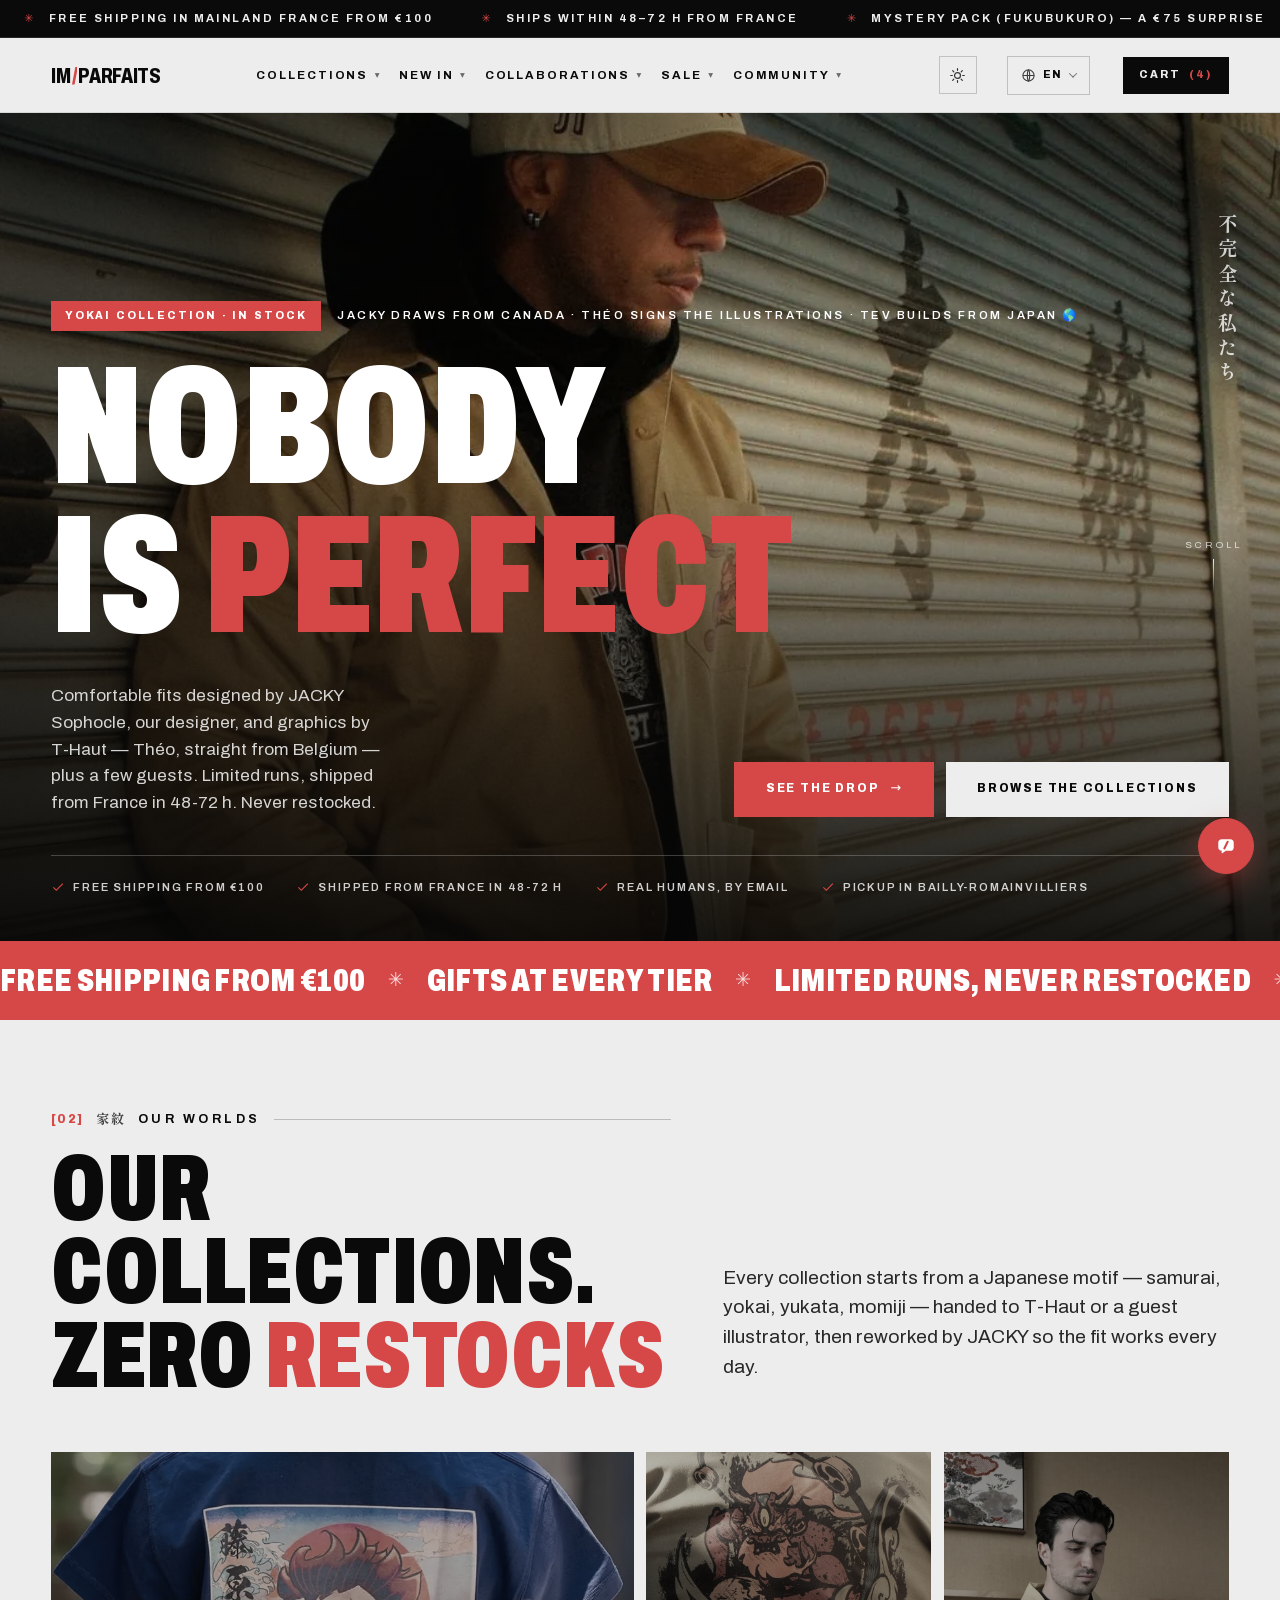
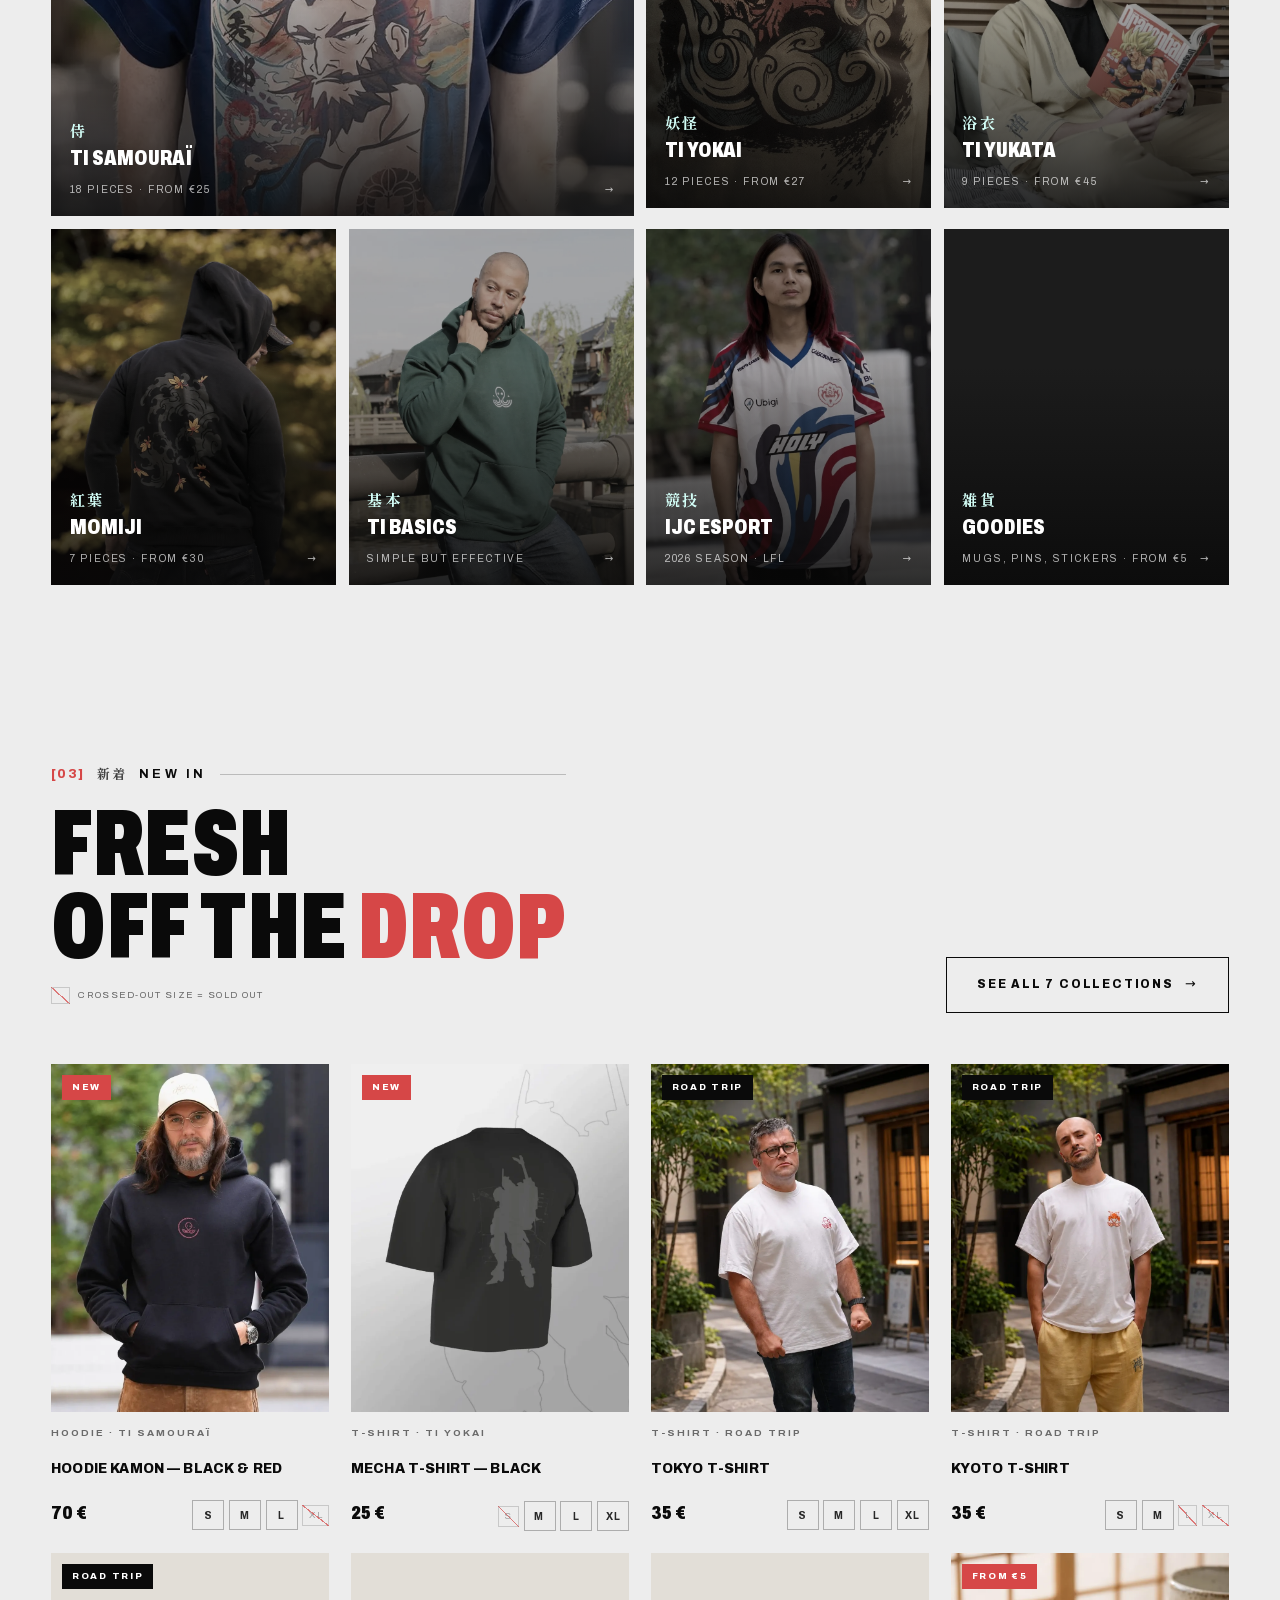
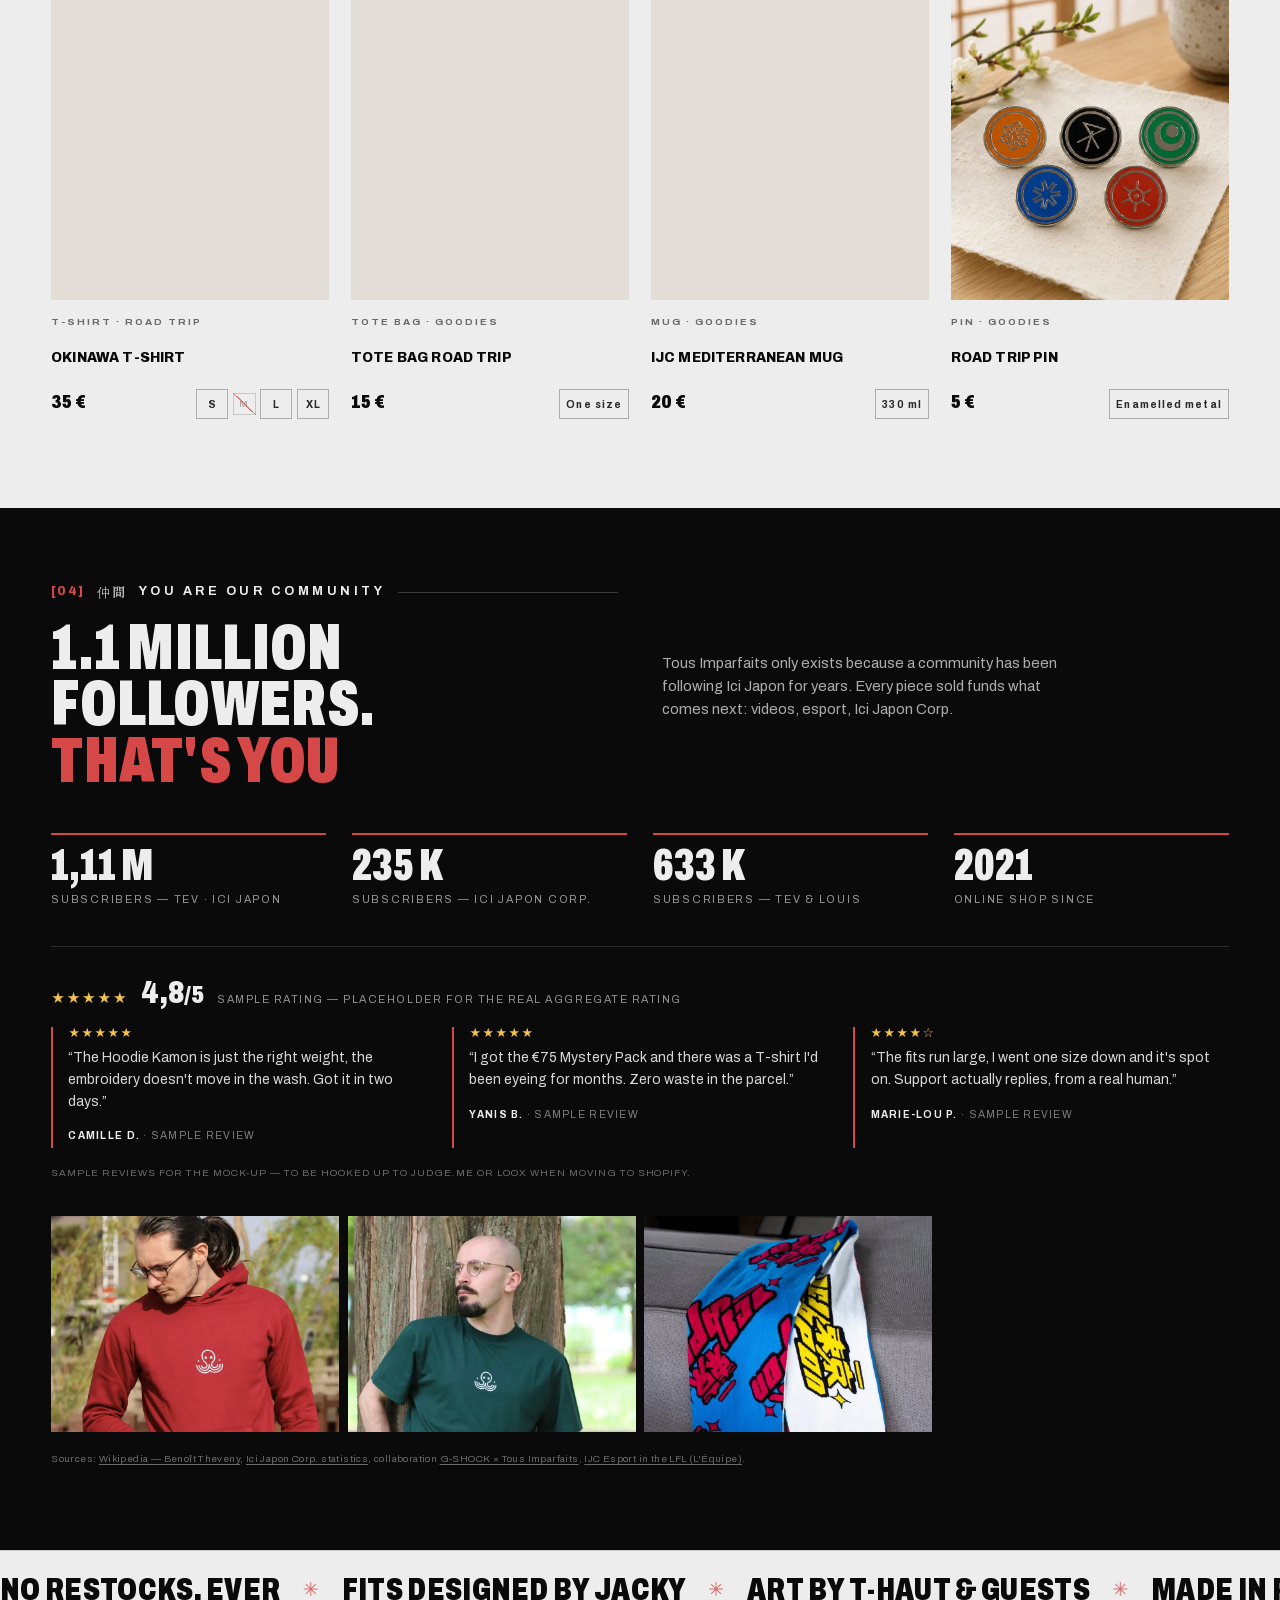
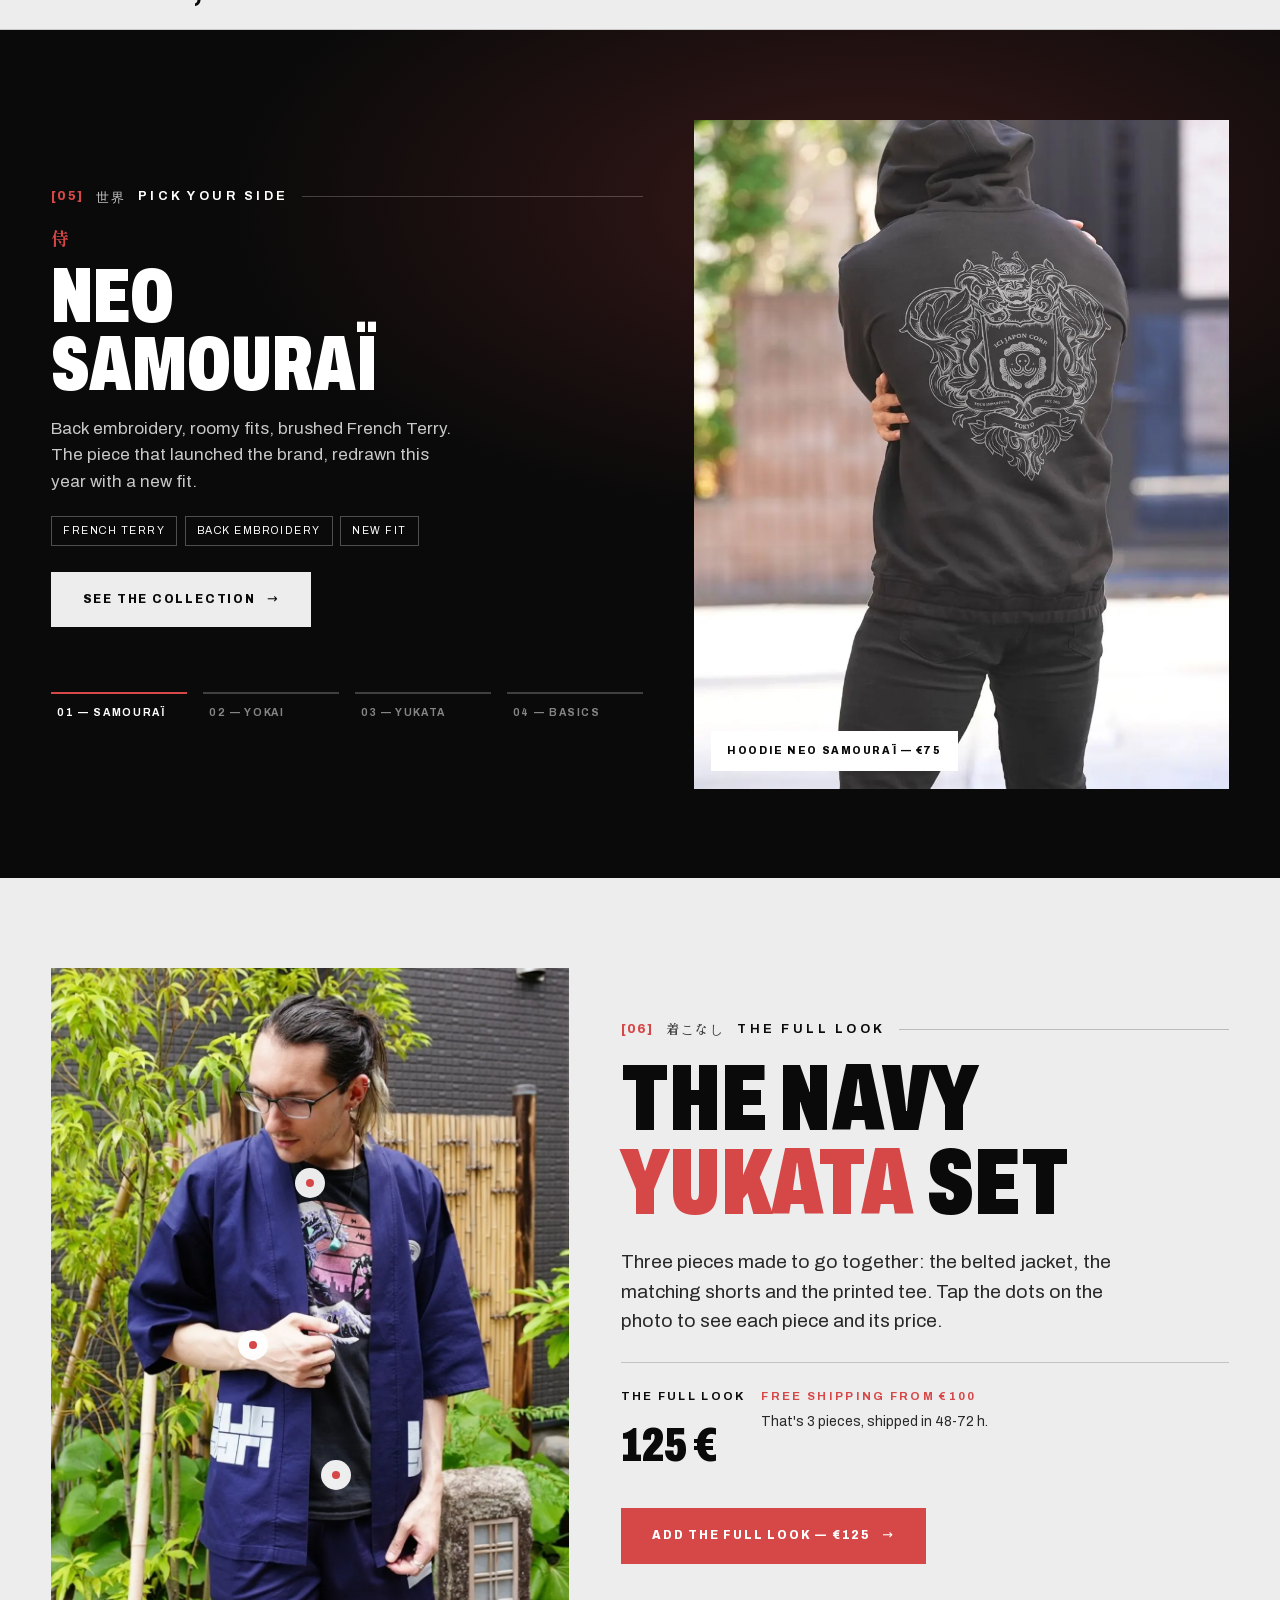
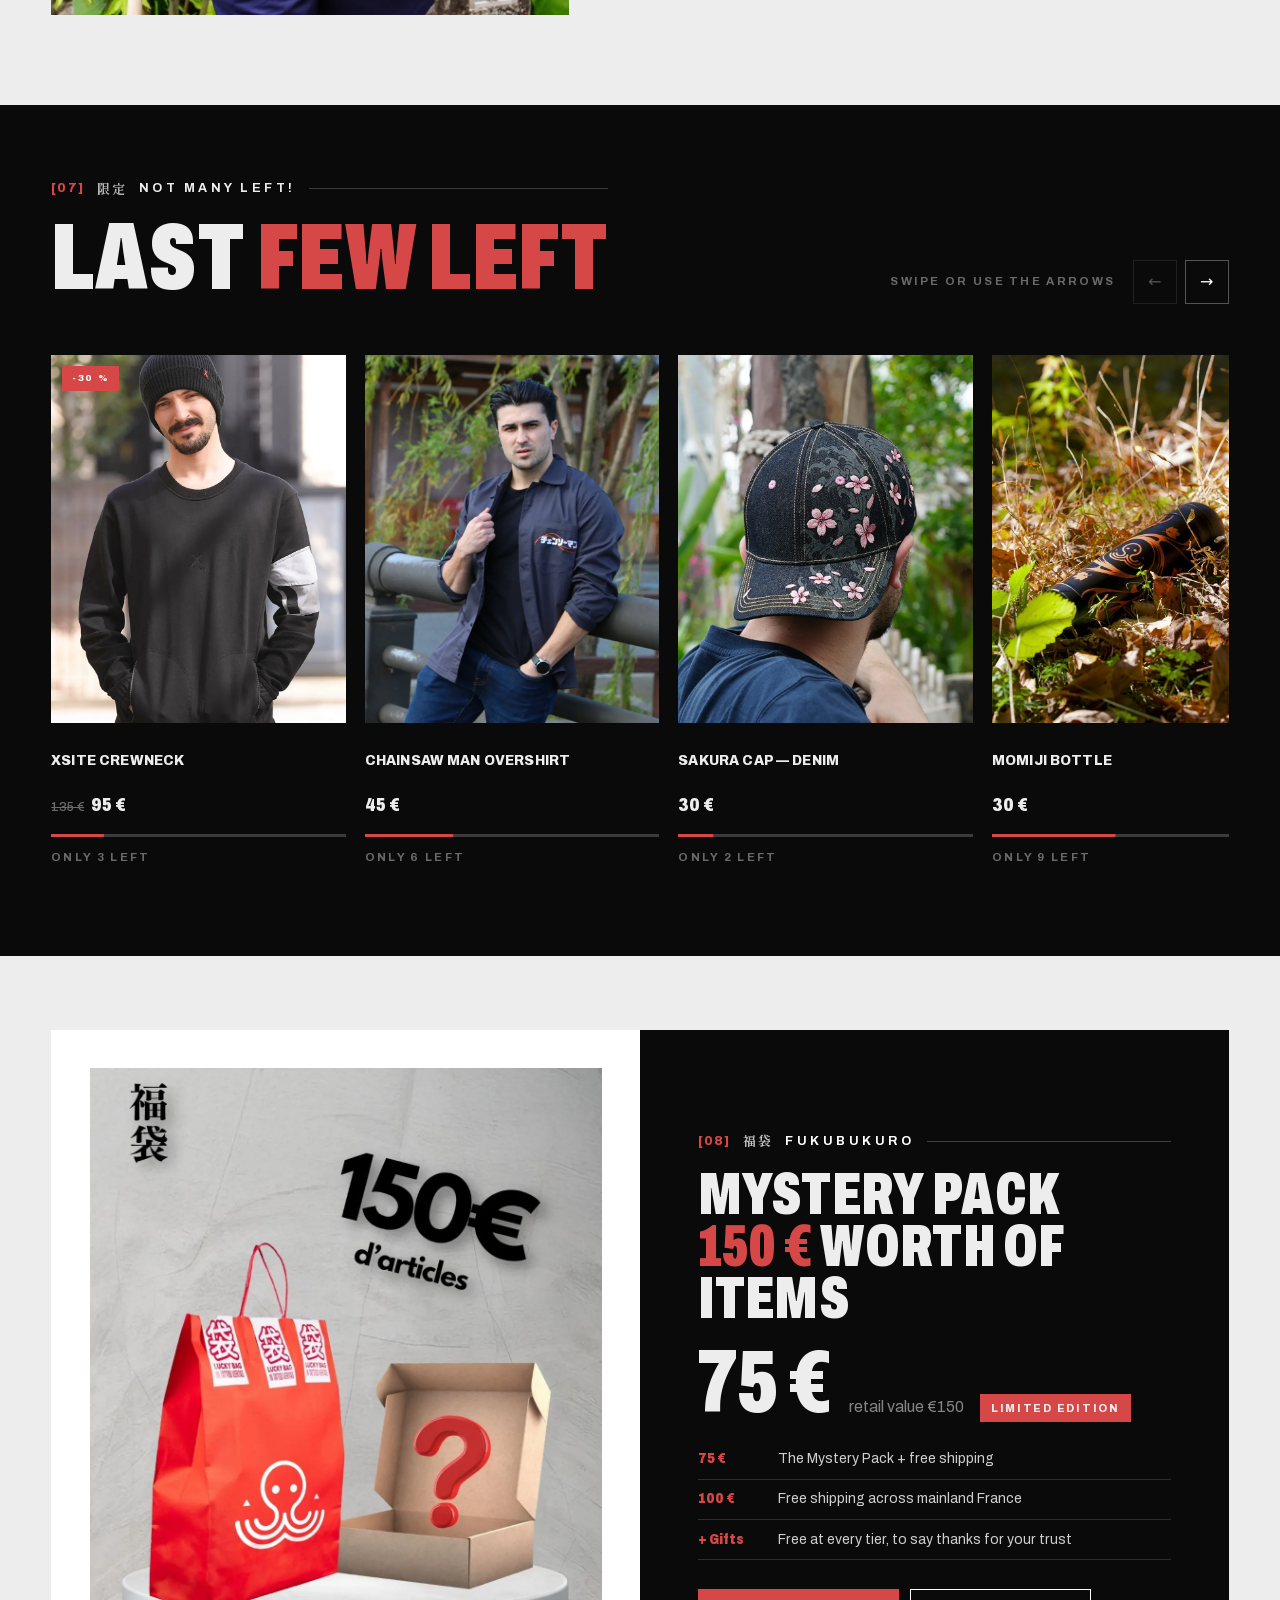
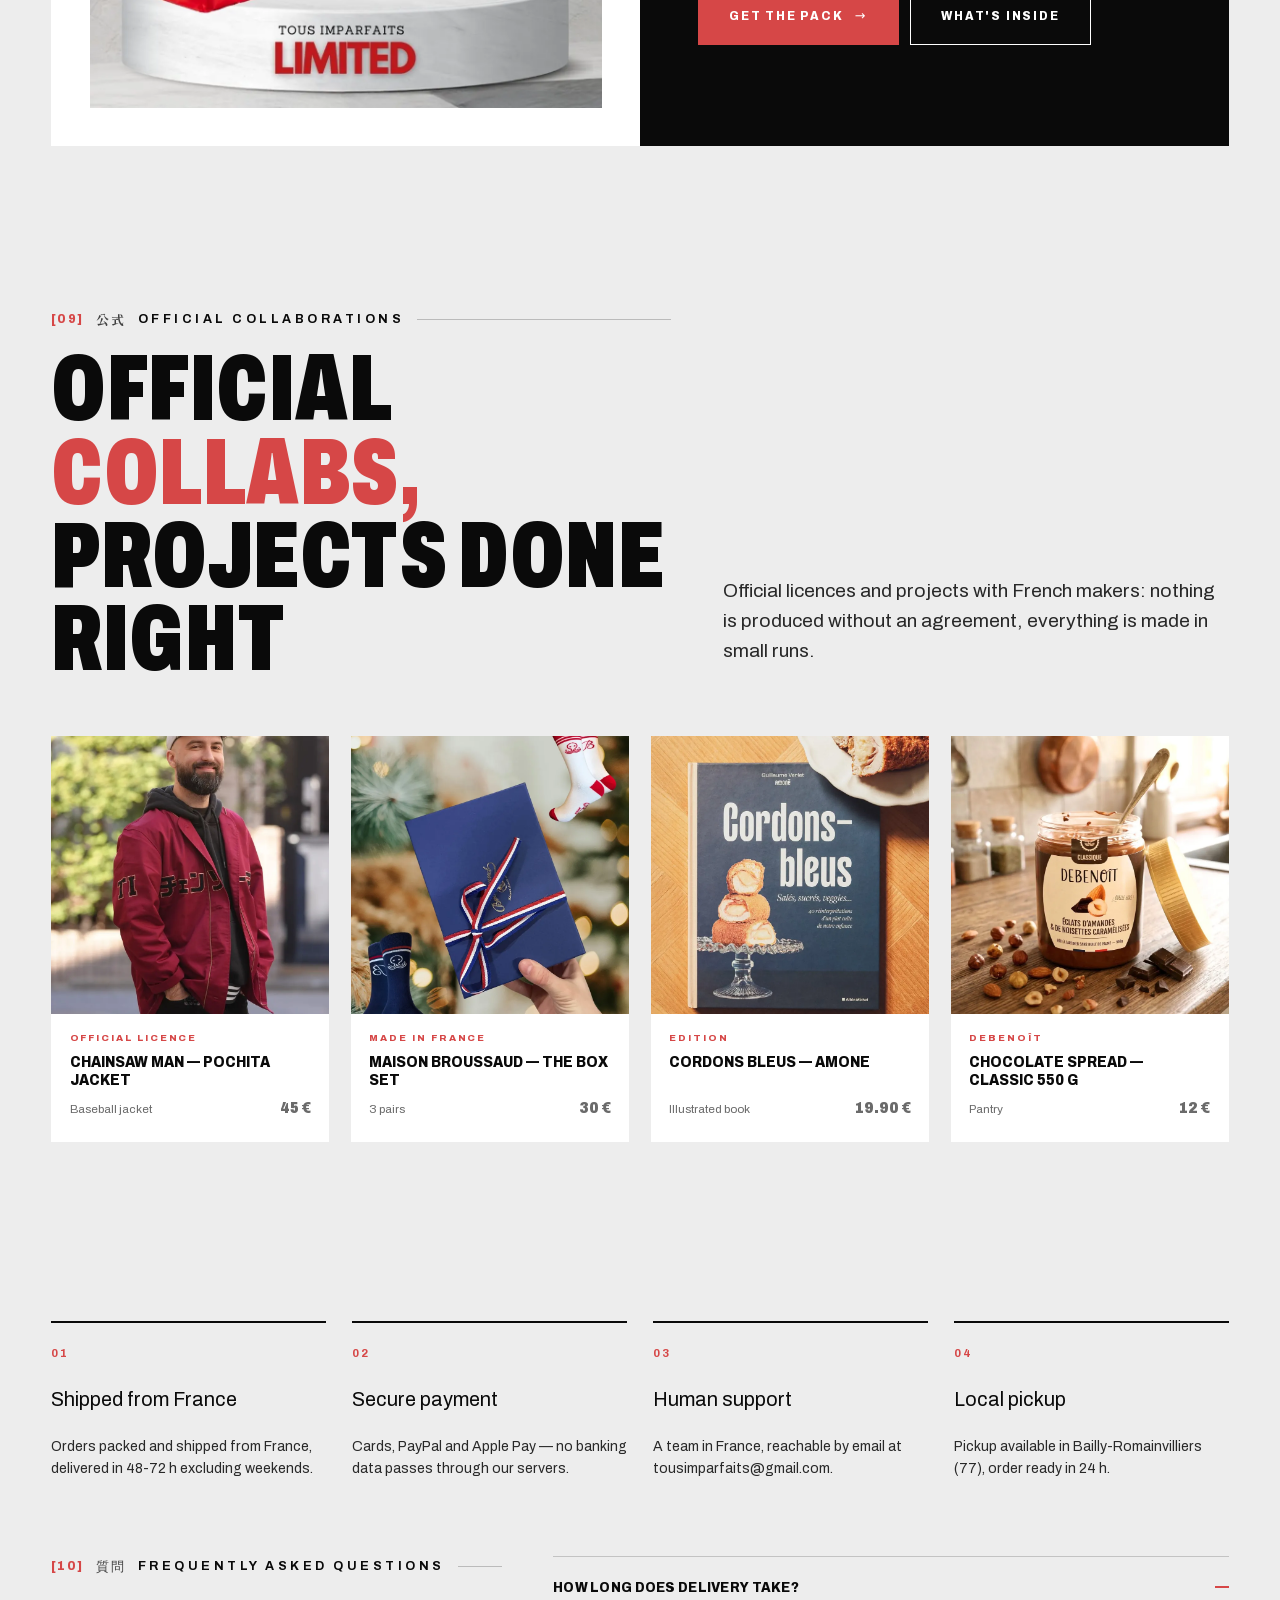
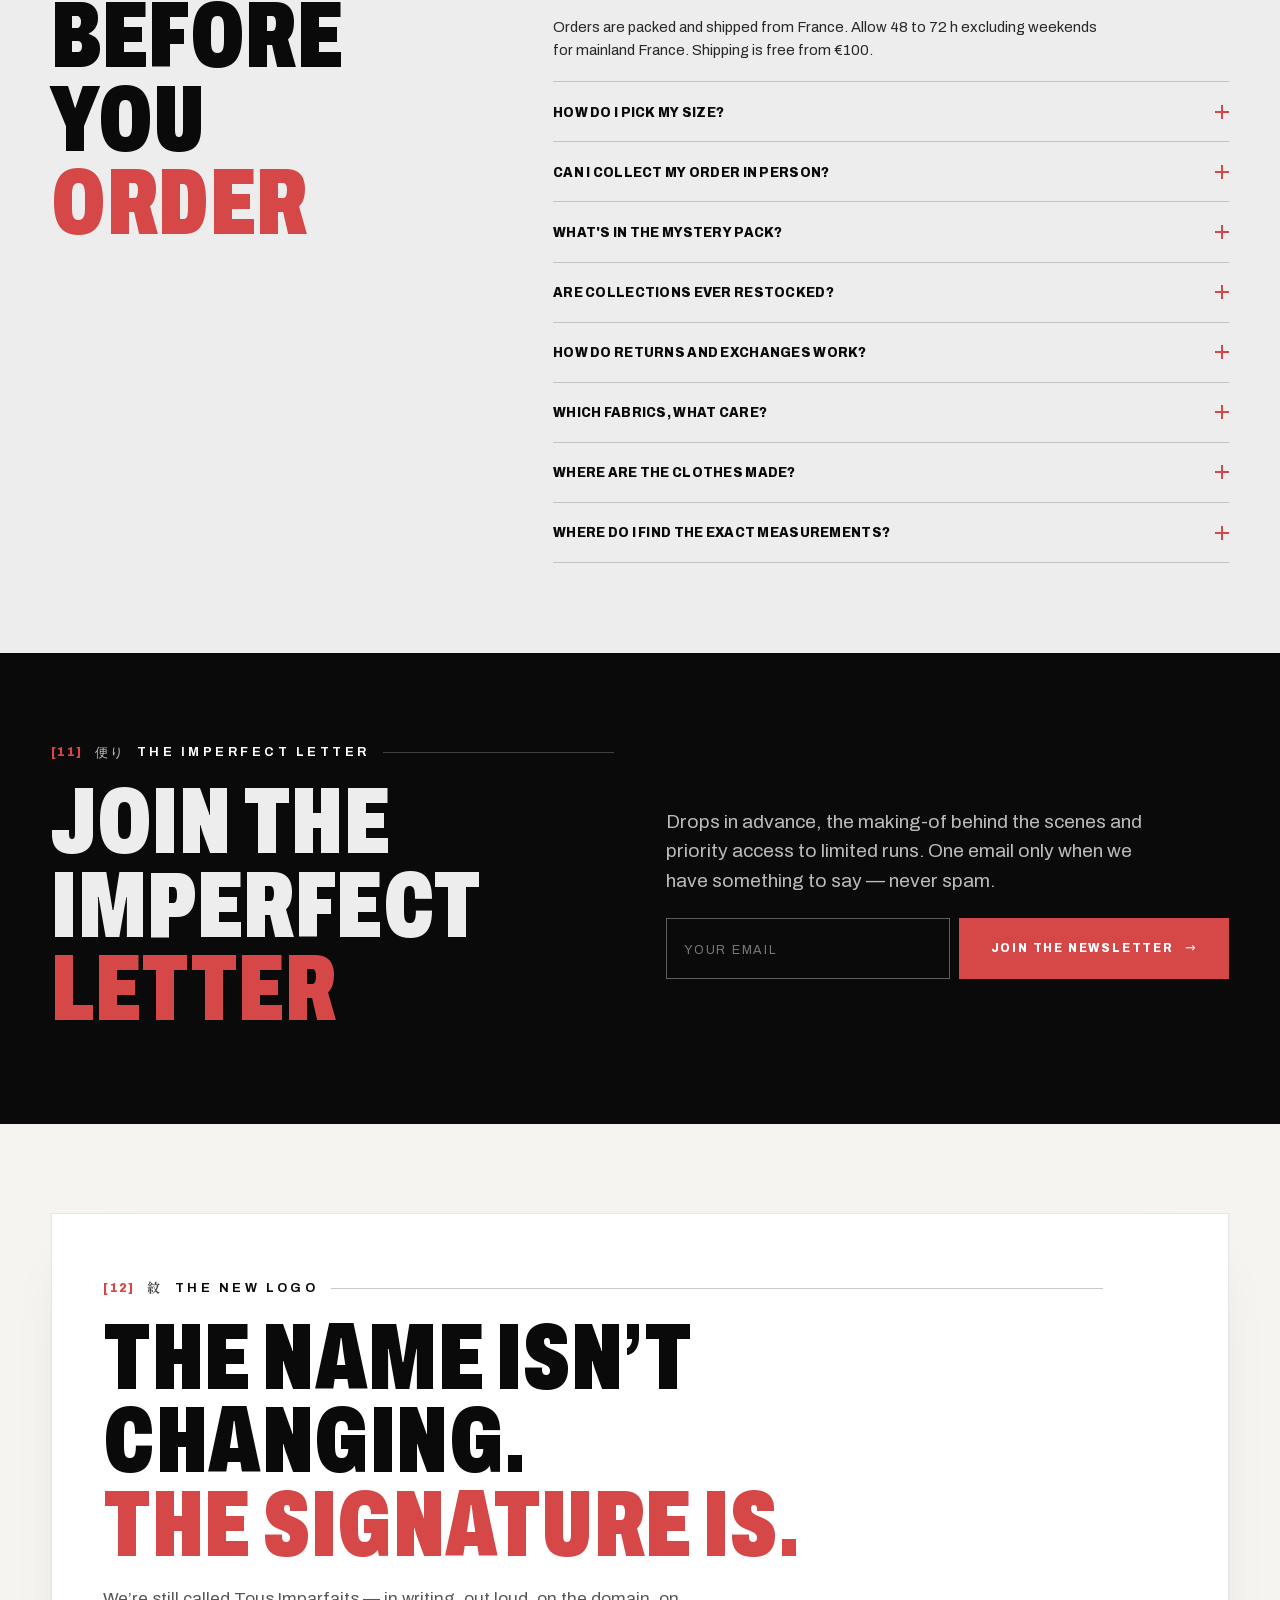
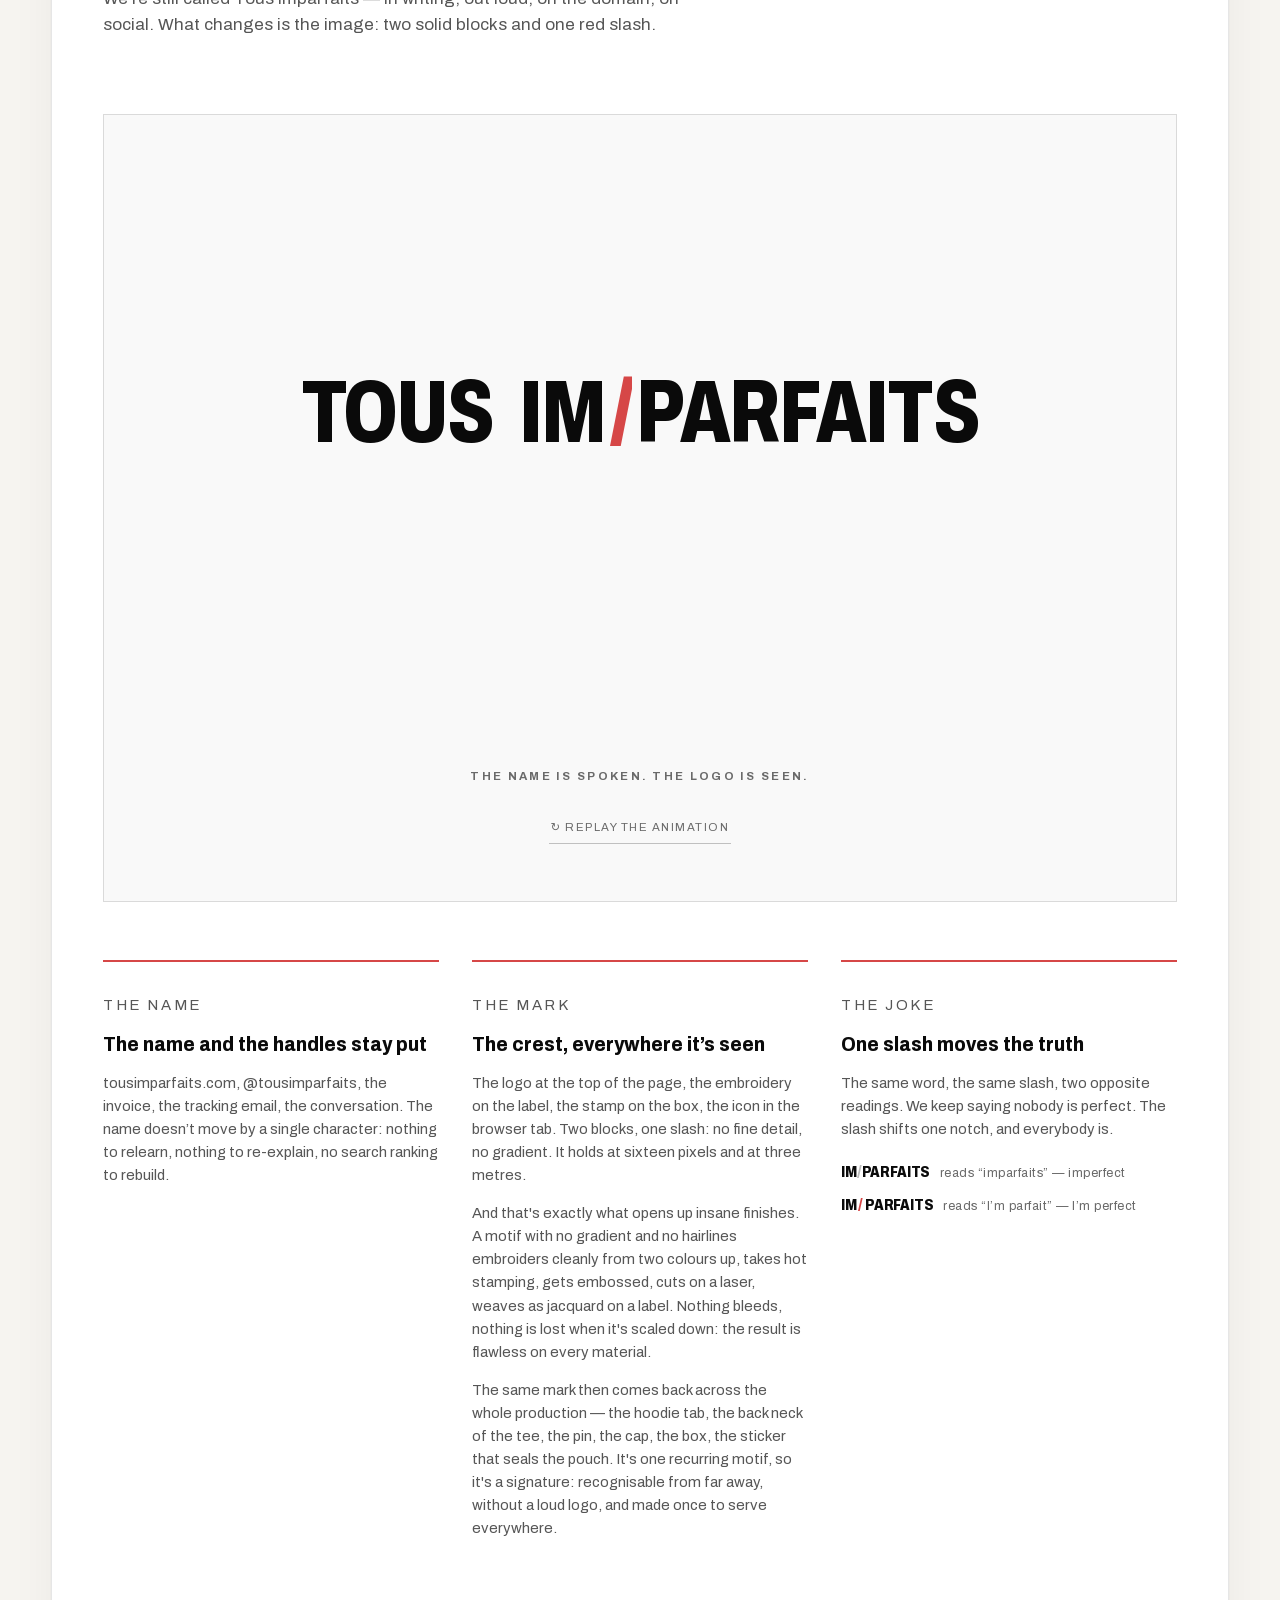
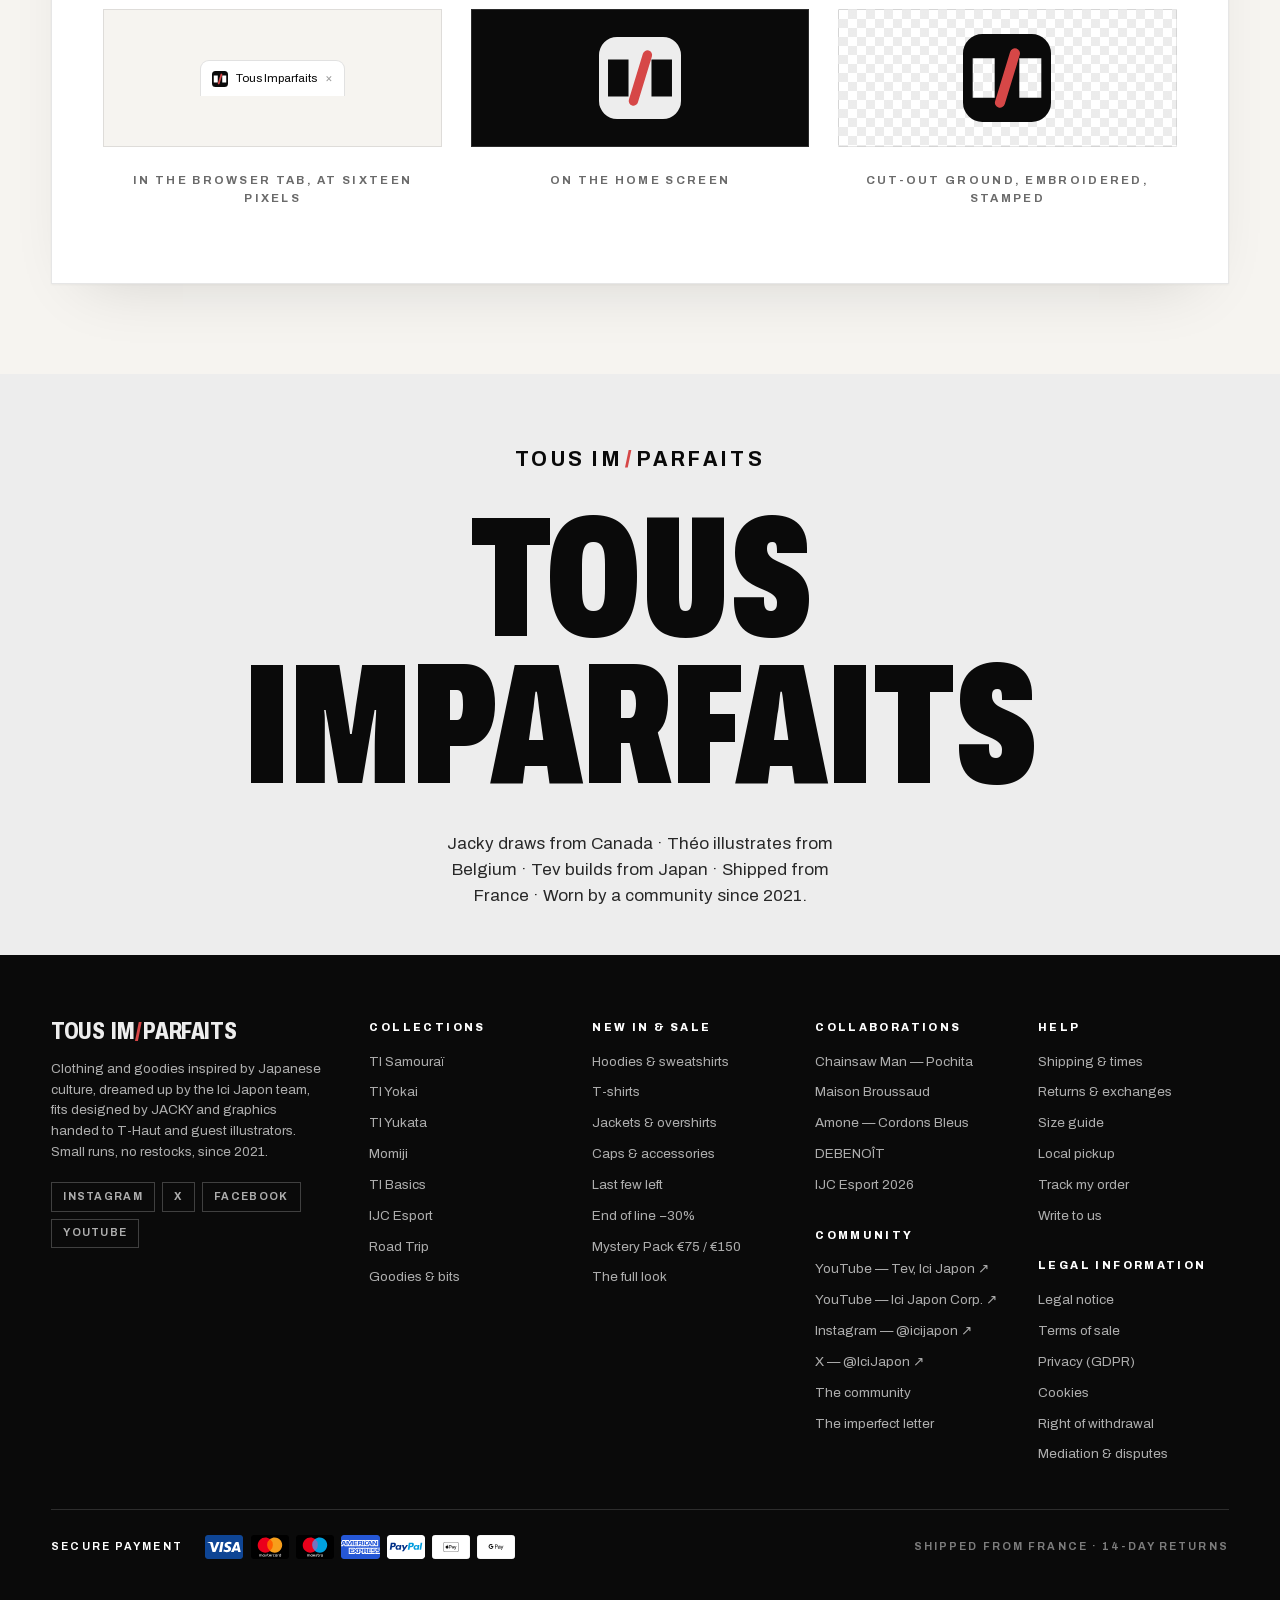
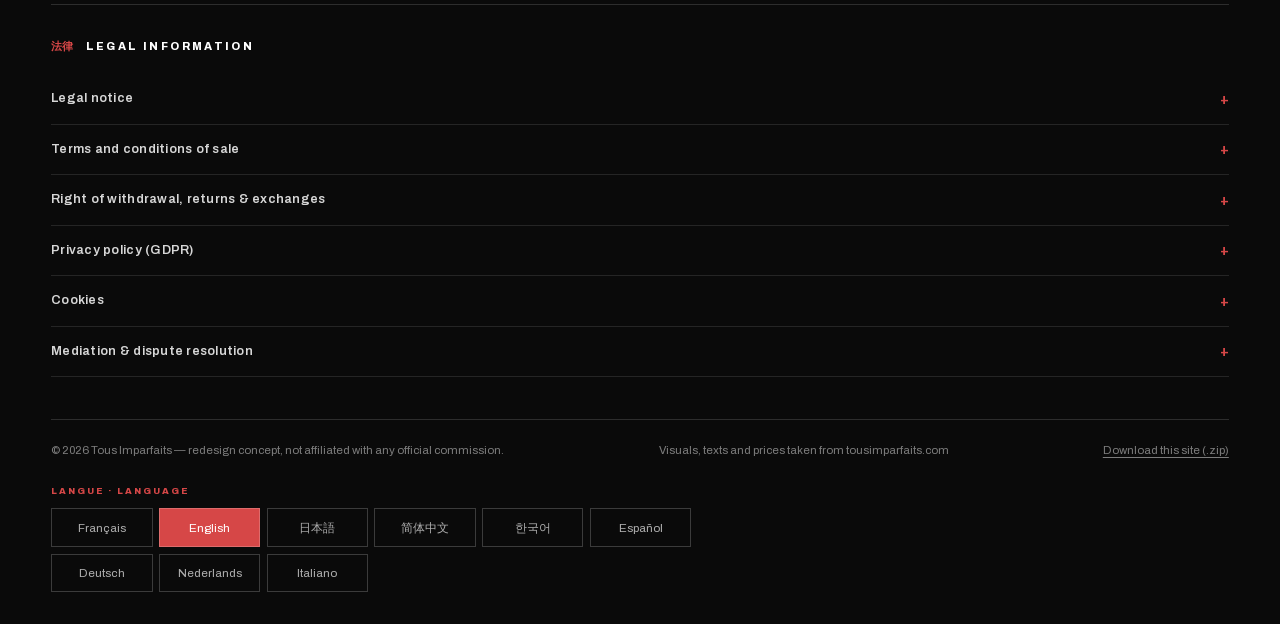
==== commit b6cc5c8e: "Favicon : bande pleine hauteur, plus inclinee, blocs plus courts La bande rouge traverse tout le cad" ====
--- a/index.html
+++ b/index.html
@@ -5,10 +5,10 @@
 <meta name="viewport" content="width=device-width, initial-scale=1">
 <title>Tous Imparfaits — Streetwear inspiré du Japon | Concept de refonte</title>
 <meta name="description" content="Tous Imparfaits : vêtements et goodies inspirés de la culture japonaise, coupes signées JACKY, graphismes signés par des artistes invités, expédiés de France. Livraison offerte dès 100 €, expédition 48–72 h depuis la France.">
-<link rel="icon" href="assets/favicon.svg?v=5" type="image/svg+xml">
-<link rel="icon" href="assets/icons/favicon.ico?v=5" sizes="16x16 32x32 48x48">
-<link rel="apple-touch-icon" href="assets/icons/apple-touch-icon.png?v=4">
-<link rel="manifest" href="assets/site.webmanifest?v=4">
+<link rel="icon" href="assets/favicon.svg?v=6" type="image/svg+xml">
+<link rel="icon" href="assets/icons/favicon.ico?v=6" sizes="16x16 32x32 48x48">
+<link rel="apple-touch-icon" href="assets/icons/apple-touch-icon.png?v=5">
+<link rel="manifest" href="assets/site.webmanifest?v=5">
 <meta name="theme-color" content="#0a0a0a">
 <script>/* thème posé avant le premier rendu : évite le flash clair */
 (function(){var k=null;try{k=window['local'+'Storage'].getItem('ti-theme')}catch(e){}
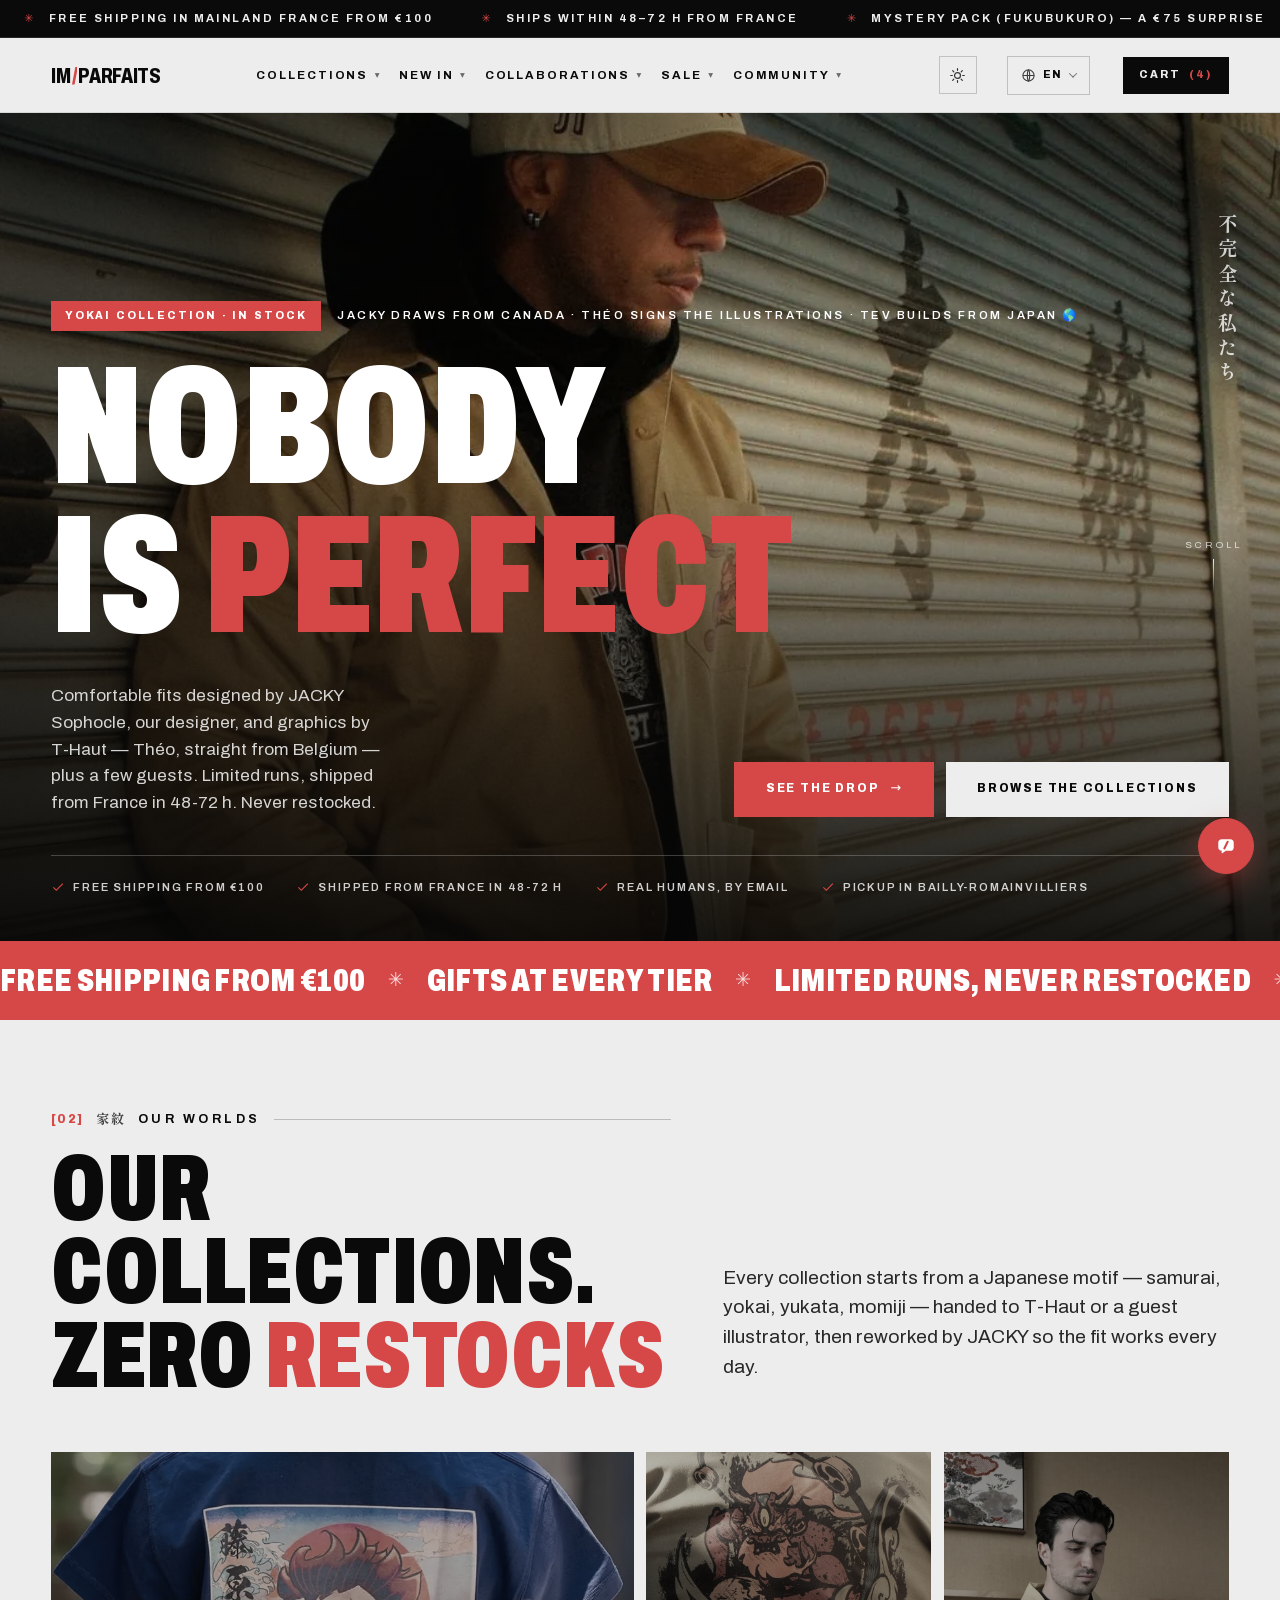
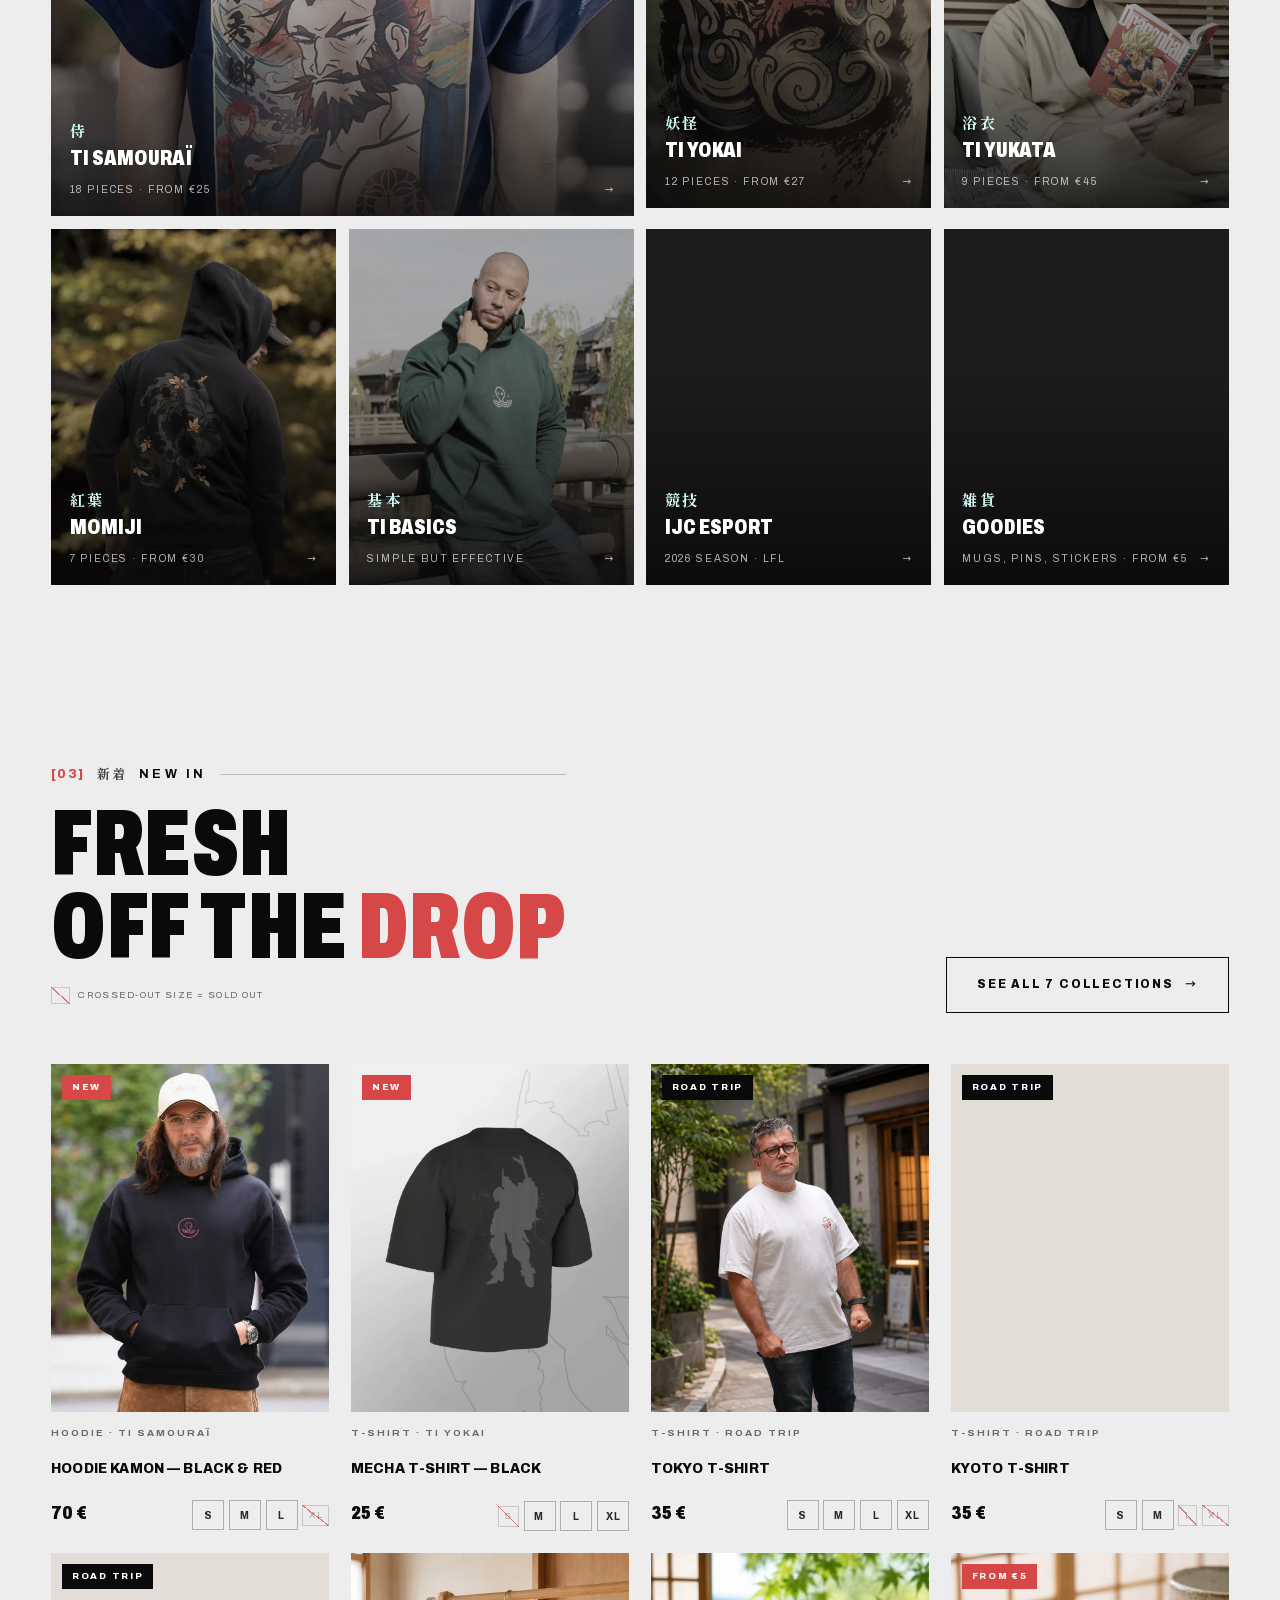
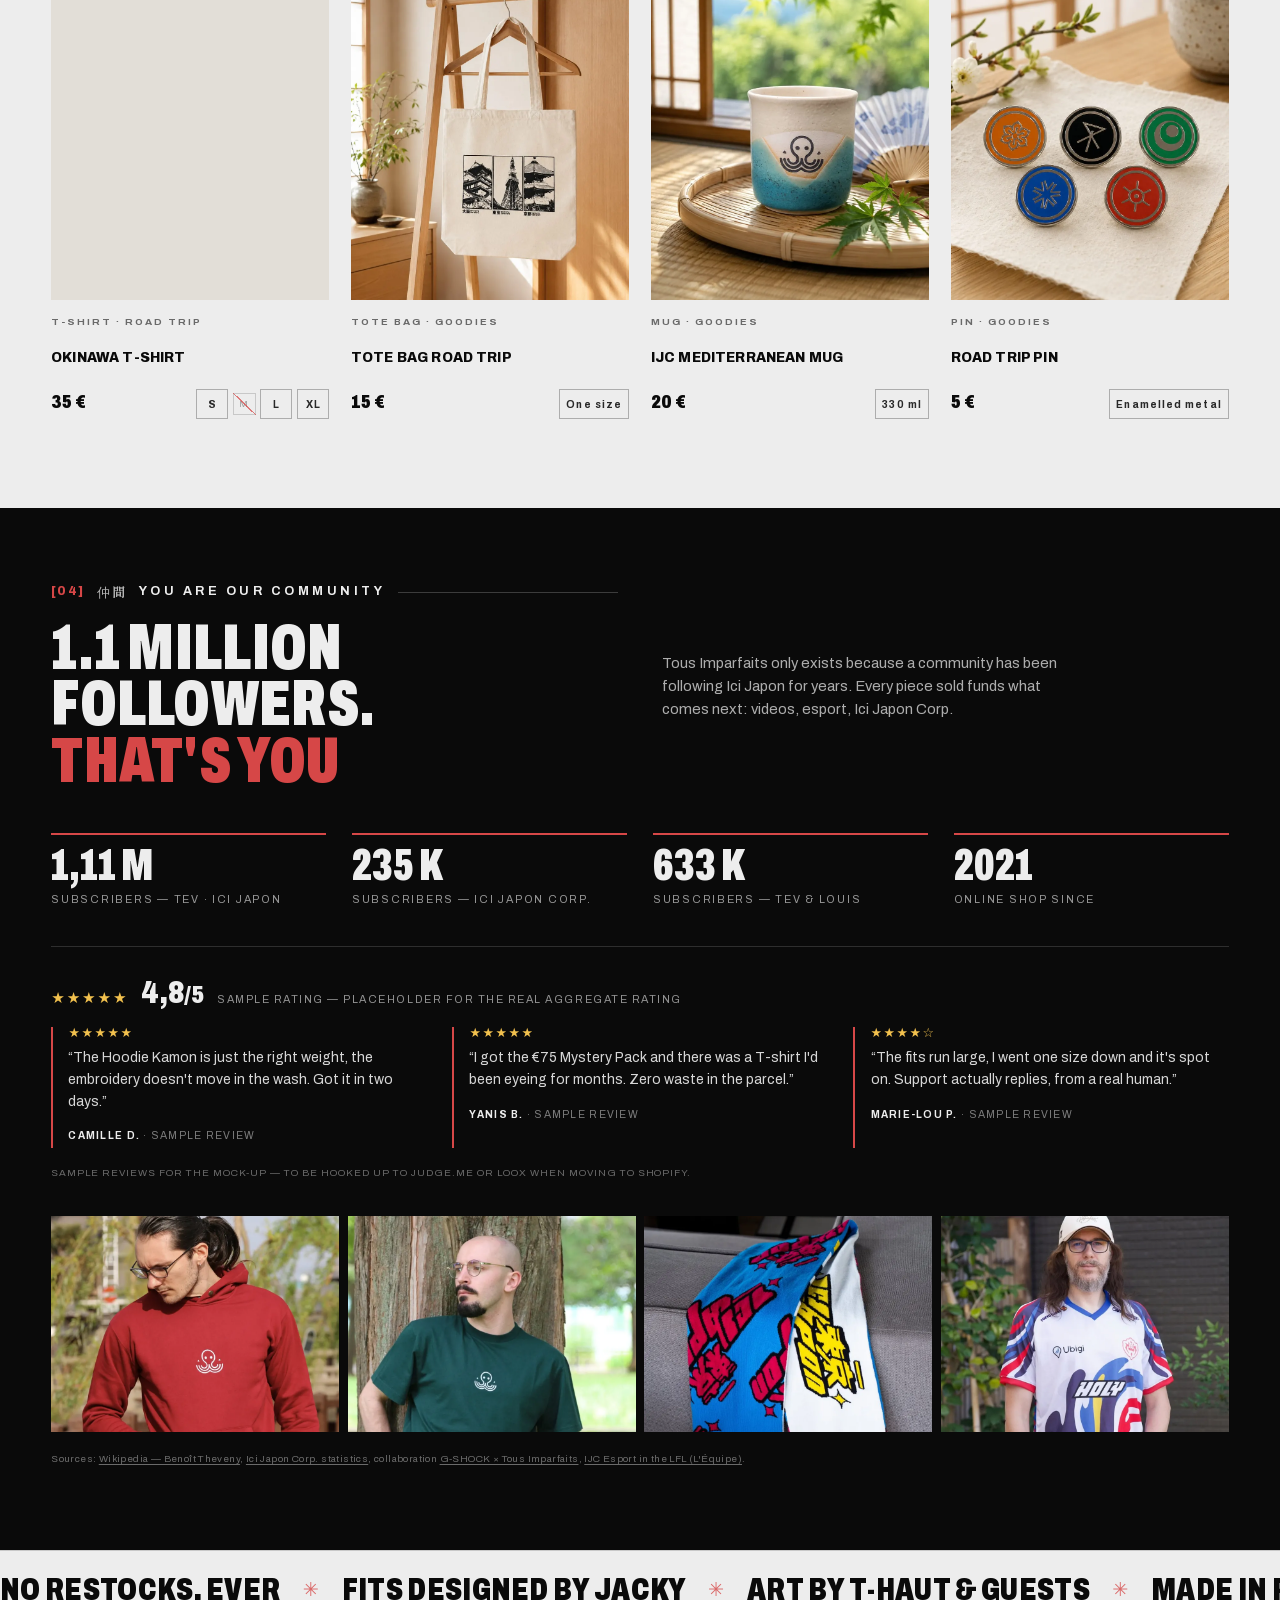
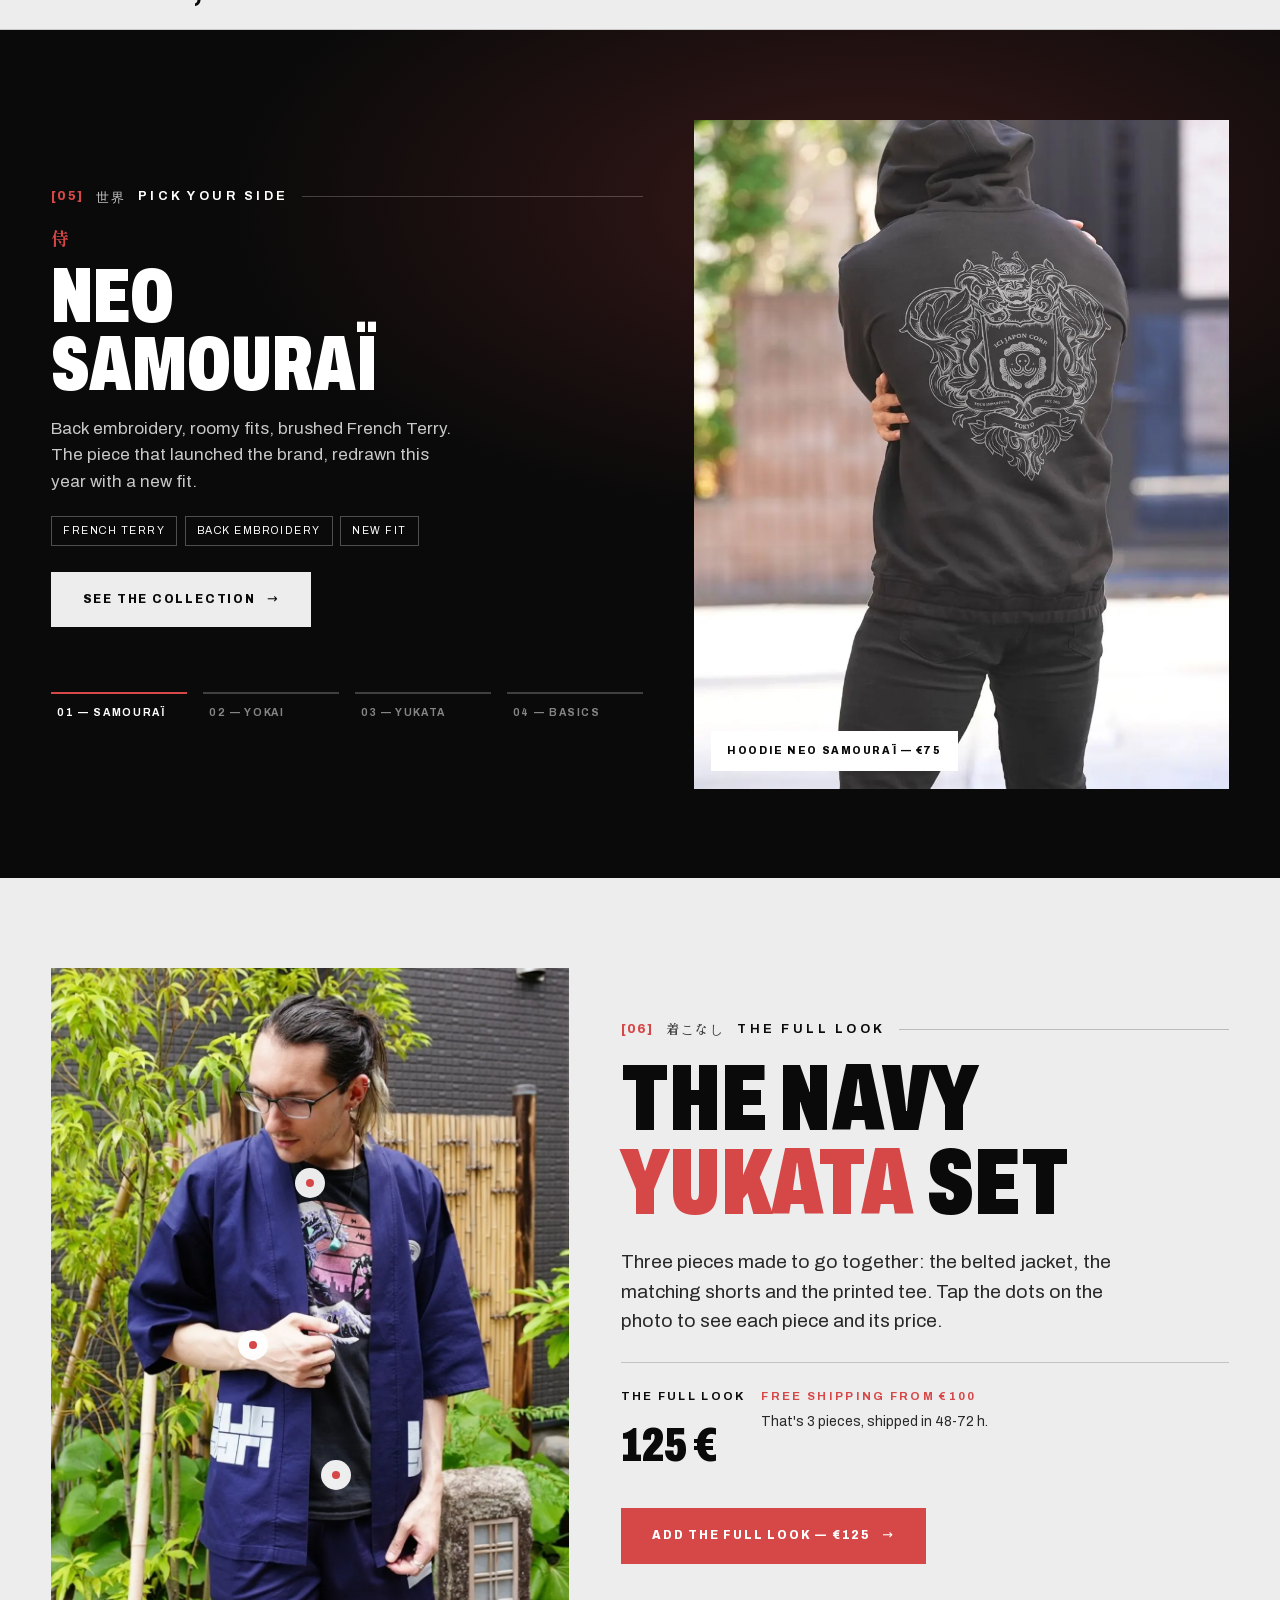
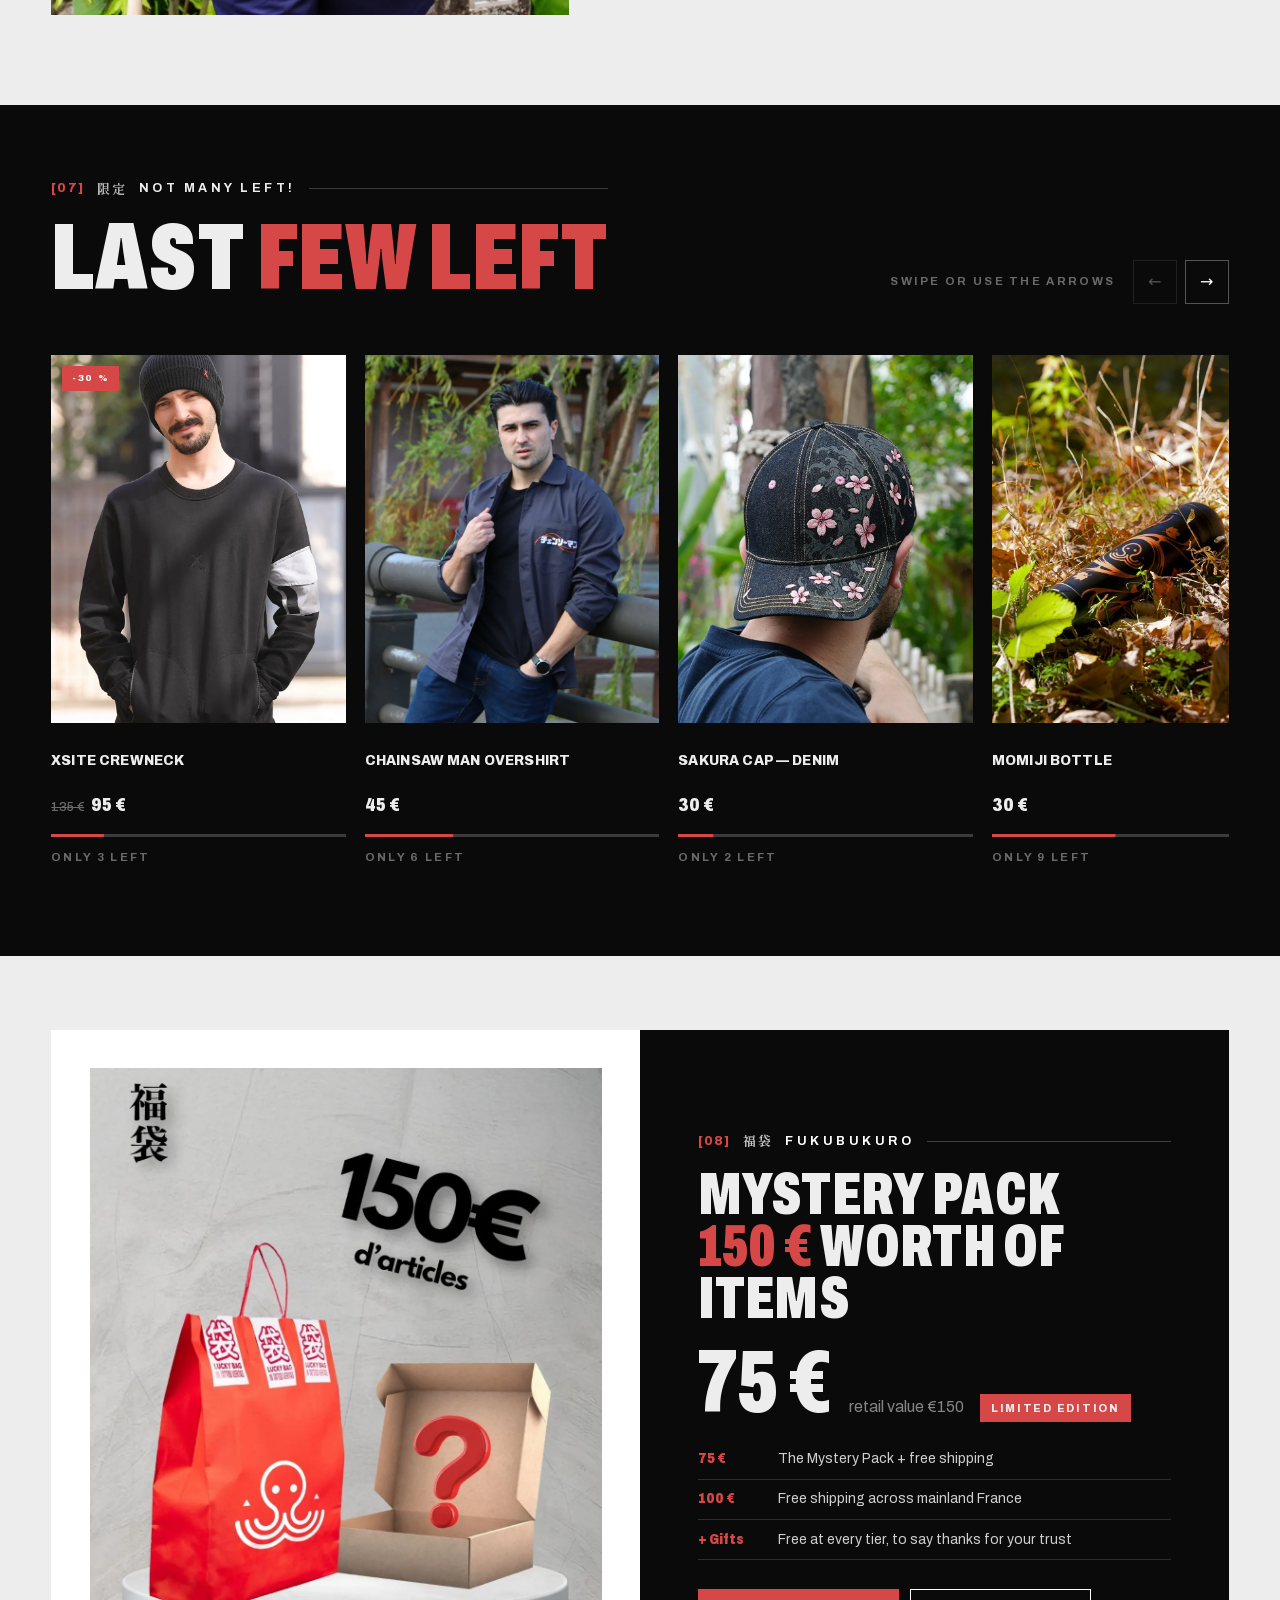
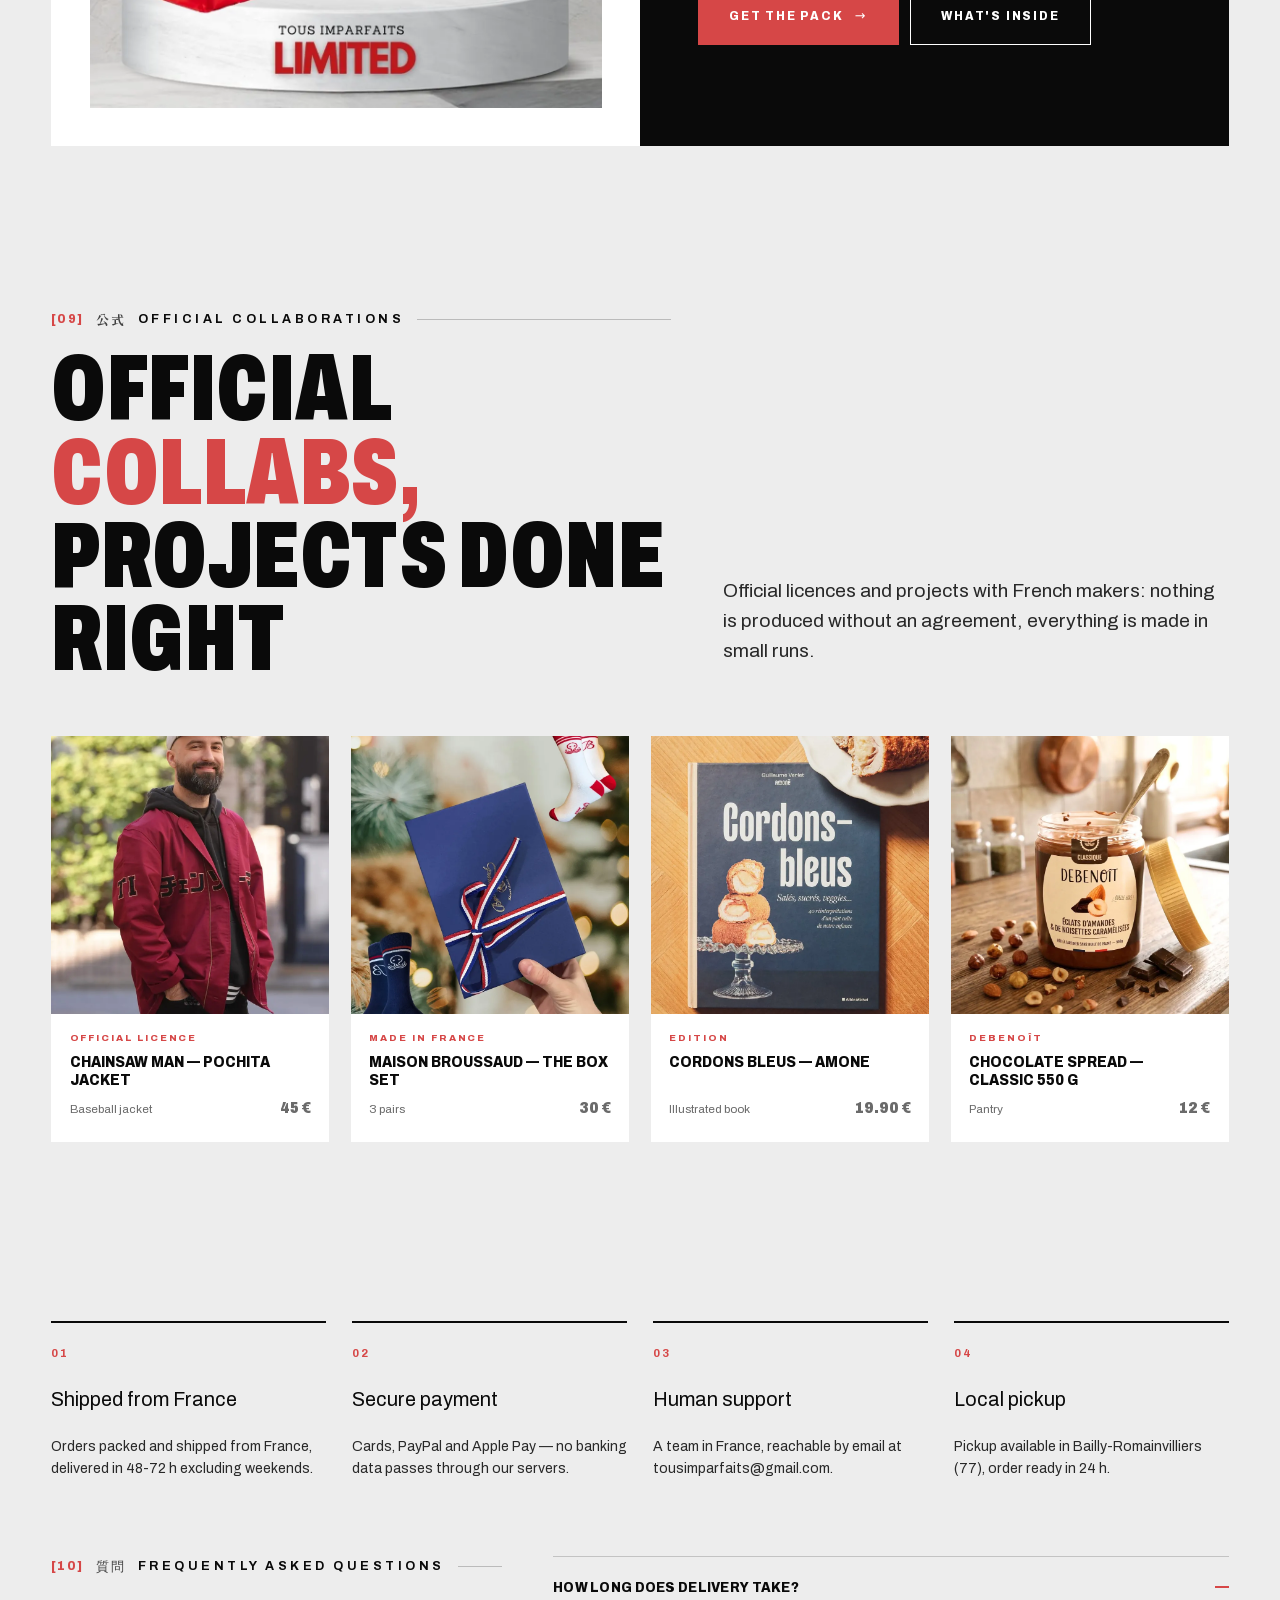
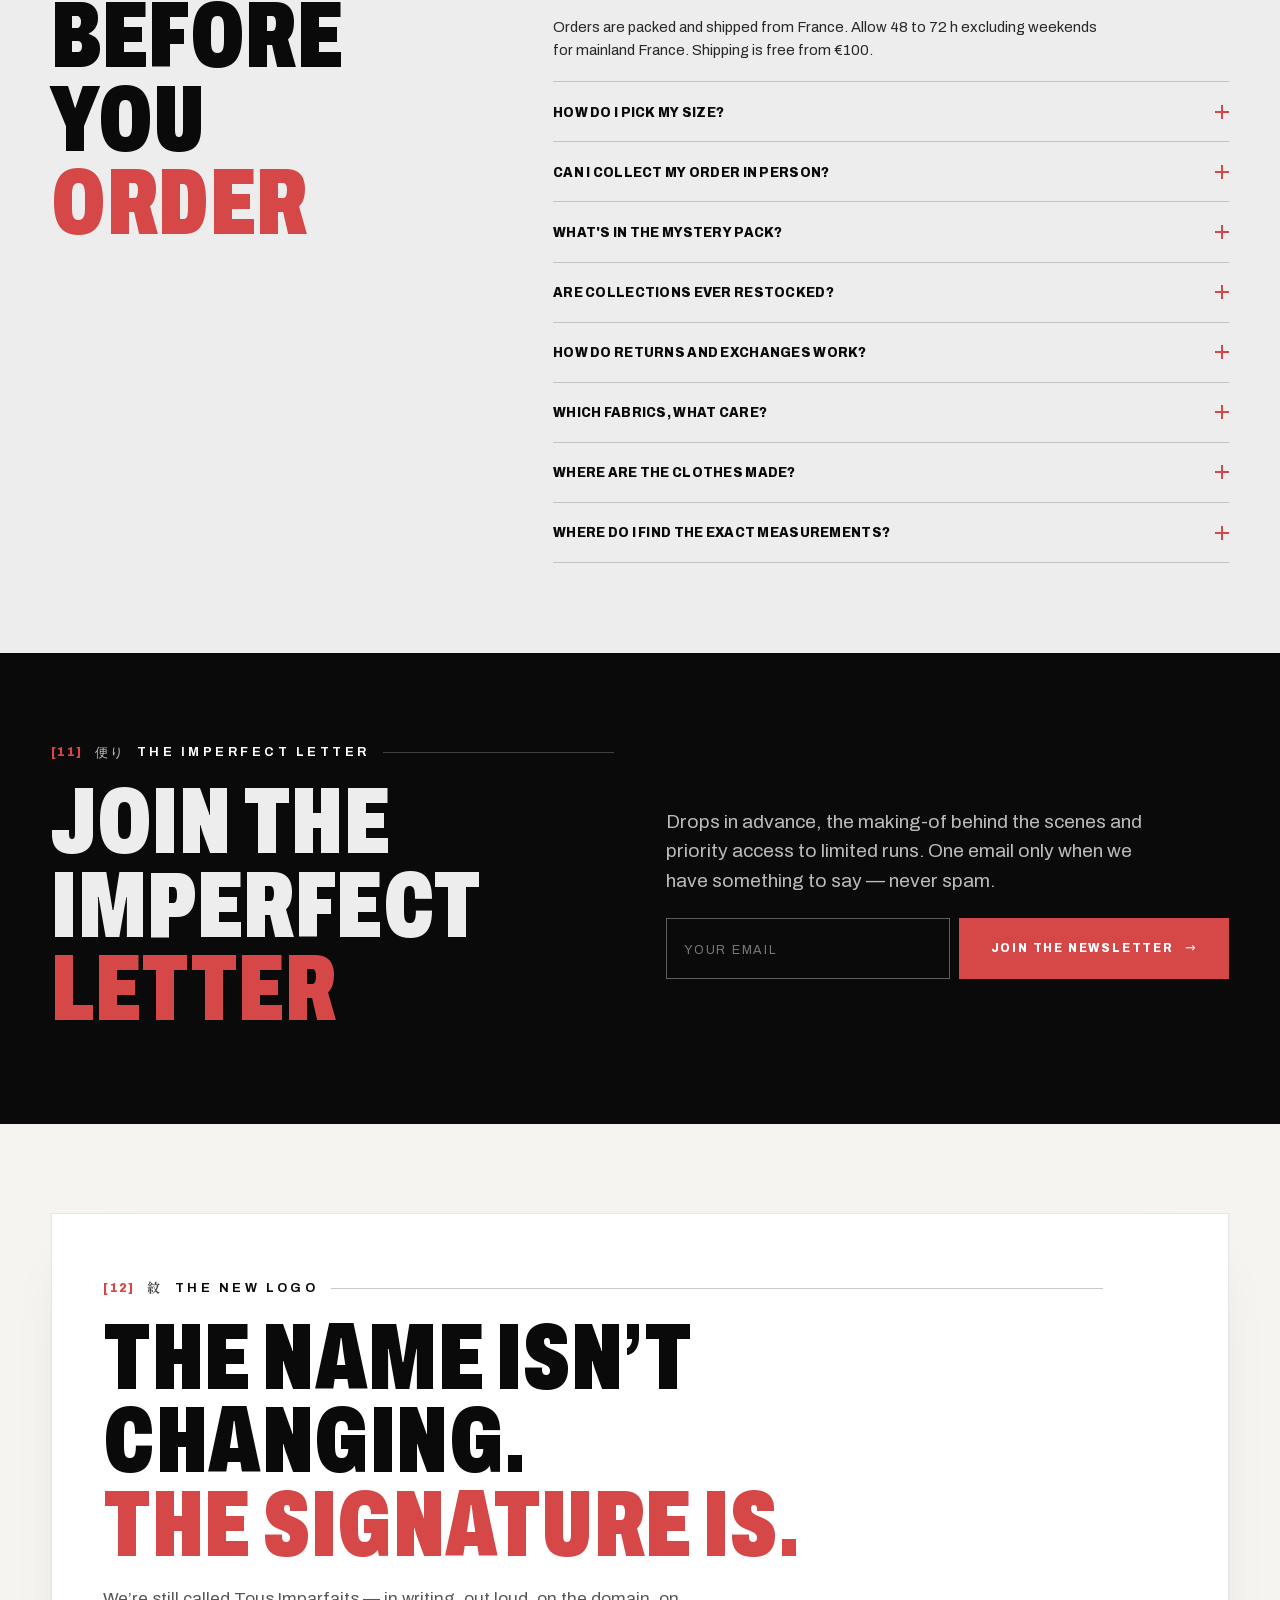
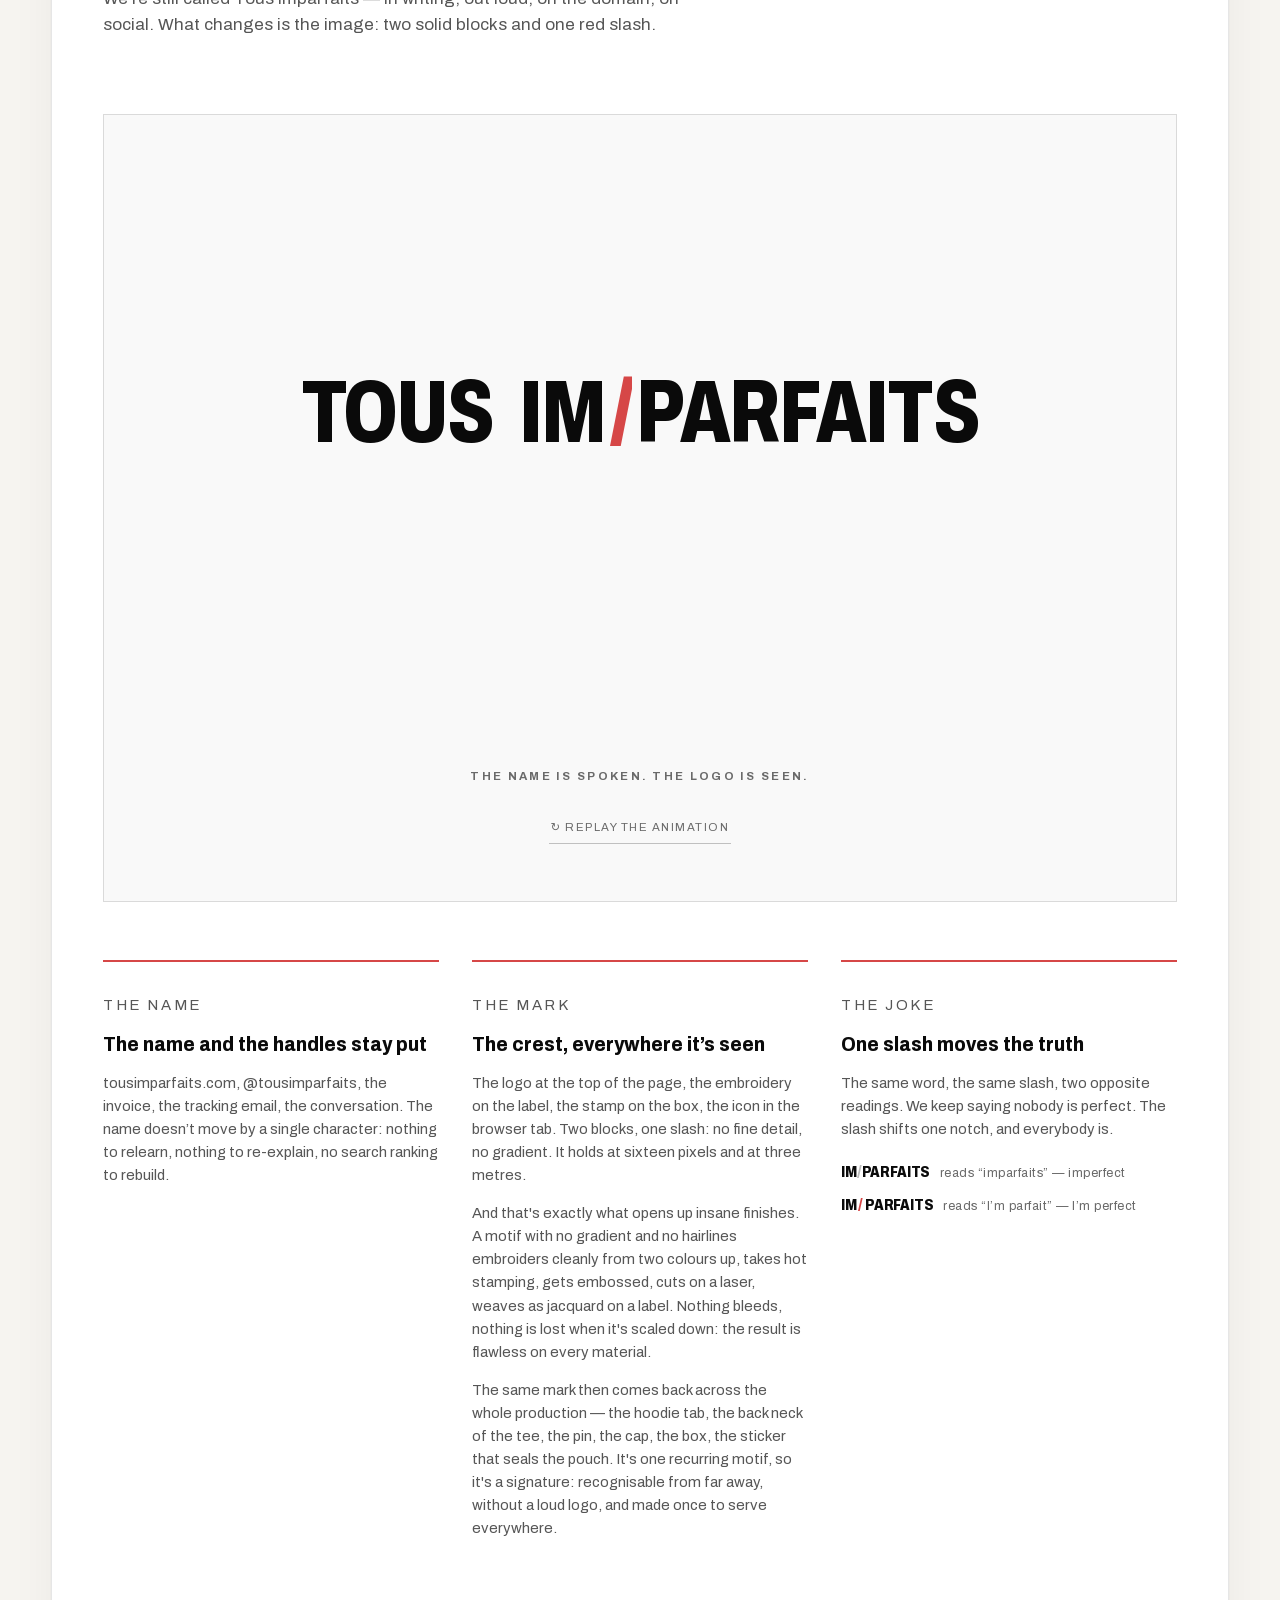
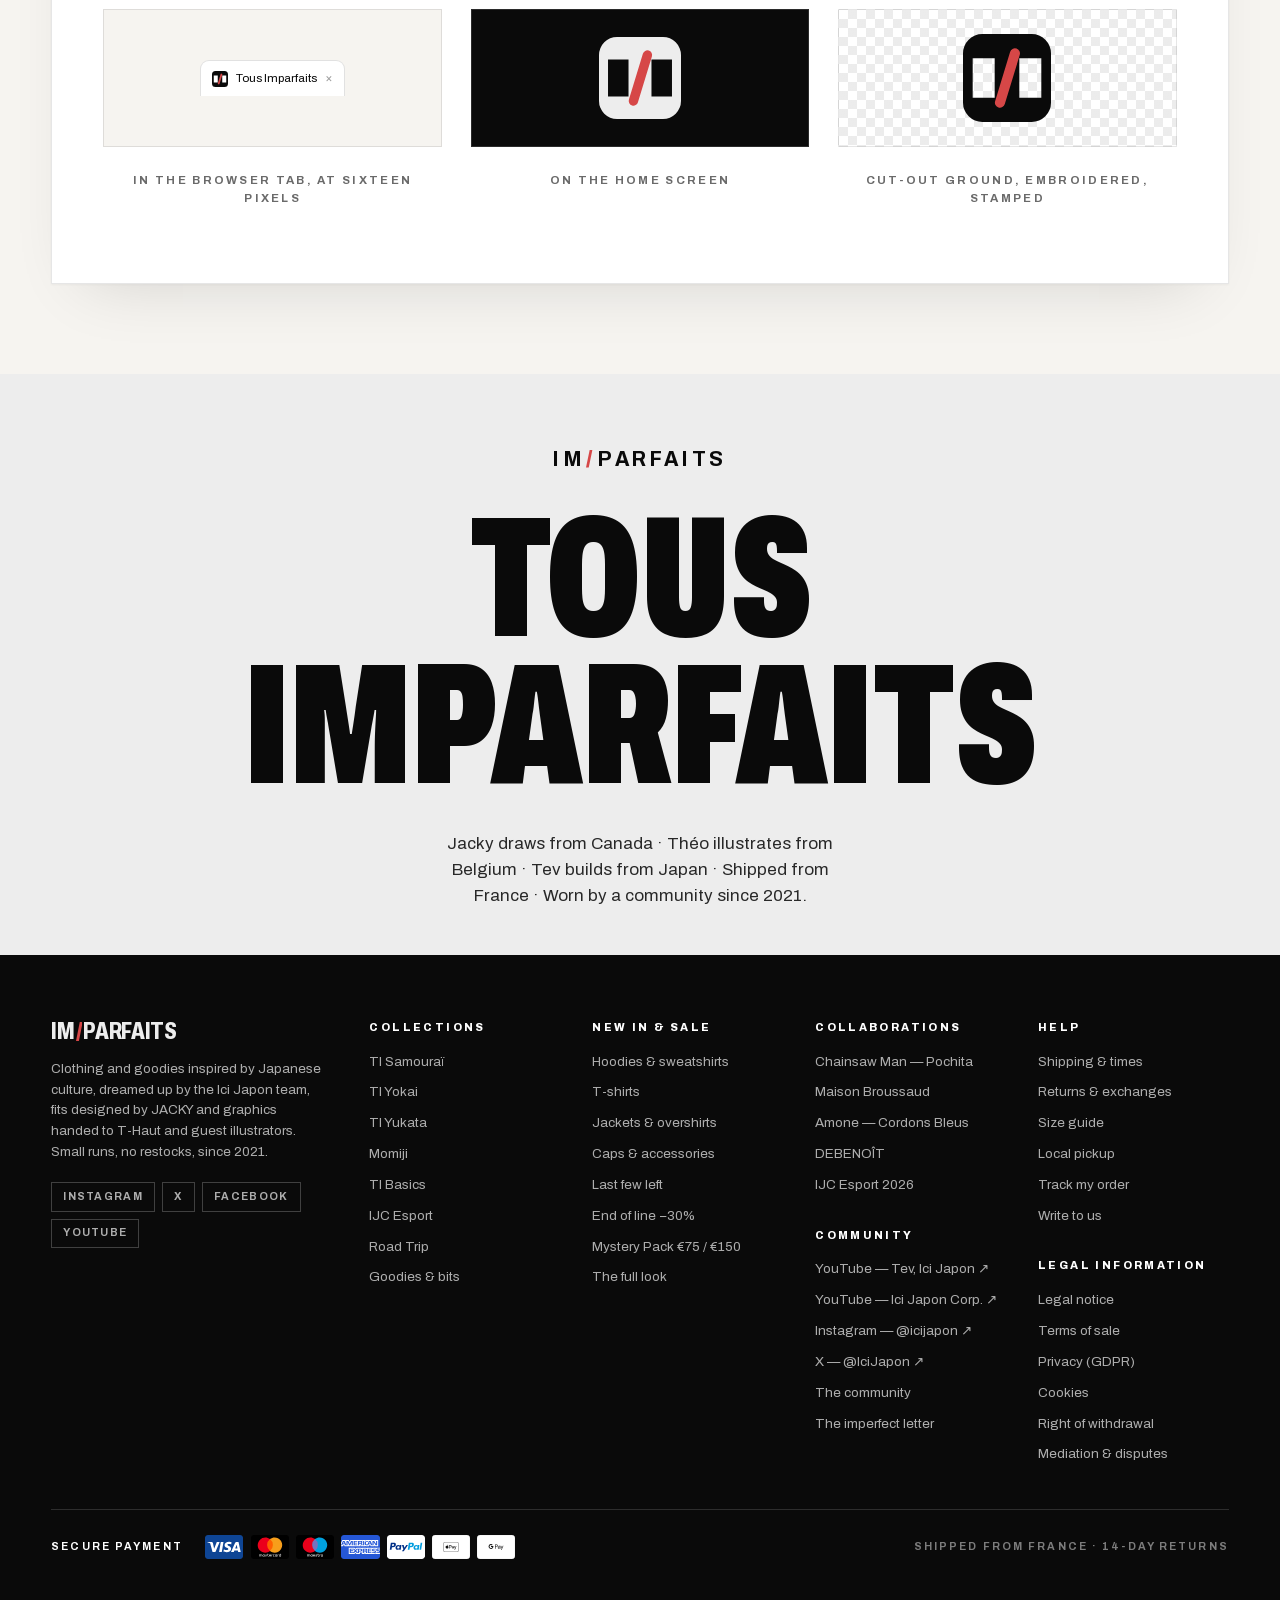
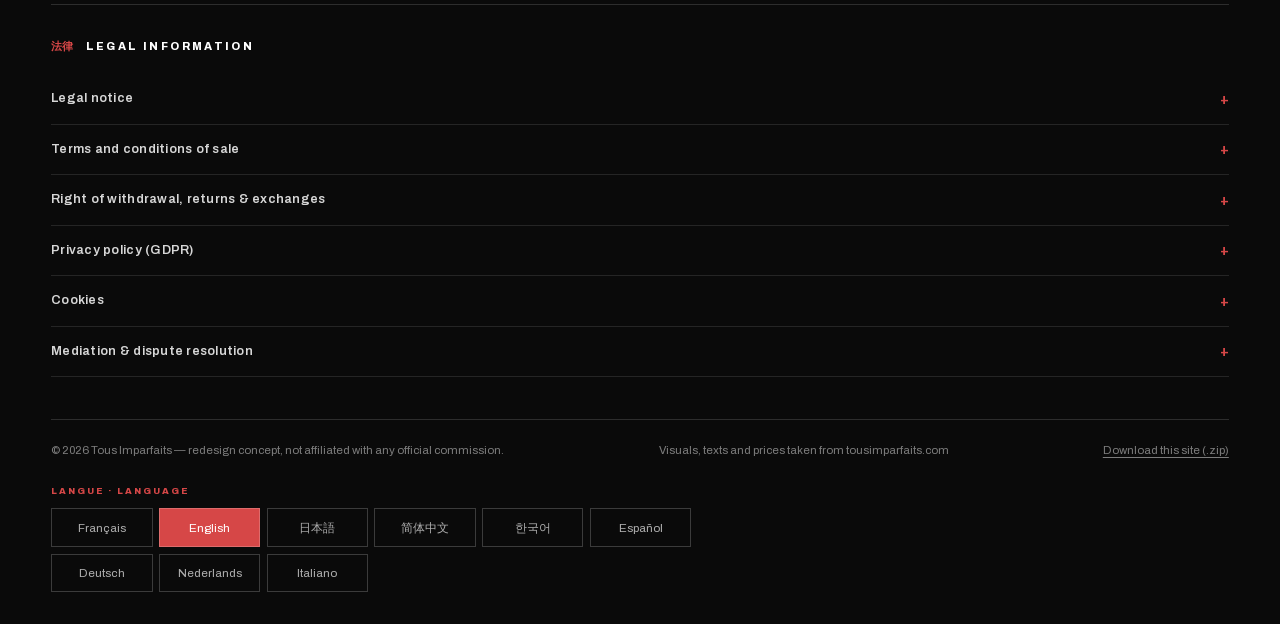
==== commit 0af4082d: "Favicon : blocs plus hauts, bande affinee Les deux blocs passent de 40 a 52 de haut, largeur inchang" ====
--- a/index.html
+++ b/index.html
@@ -5,10 +5,10 @@
 <meta name="viewport" content="width=device-width, initial-scale=1">
 <title>Tous Imparfaits — Streetwear inspiré du Japon | Concept de refonte</title>
 <meta name="description" content="Tous Imparfaits : vêtements et goodies inspirés de la culture japonaise, coupes signées JACKY, graphismes signés par des artistes invités, expédiés de France. Livraison offerte dès 100 €, expédition 48–72 h depuis la France.">
-<link rel="icon" href="assets/favicon.svg?v=6" type="image/svg+xml">
-<link rel="icon" href="assets/icons/favicon.ico?v=6" sizes="16x16 32x32 48x48">
-<link rel="apple-touch-icon" href="assets/icons/apple-touch-icon.png?v=5">
-<link rel="manifest" href="assets/site.webmanifest?v=5">
+<link rel="icon" href="assets/favicon.svg?v=7" type="image/svg+xml">
+<link rel="icon" href="assets/icons/favicon.ico?v=7" sizes="16x16 32x32 48x48">
+<link rel="apple-touch-icon" href="assets/icons/apple-touch-icon.png?v=6">
+<link rel="manifest" href="assets/site.webmanifest?v=6">
 <meta name="theme-color" content="#0a0a0a">
 <script>/* thème posé avant le premier rendu : évite le flash clair */
 (function(){var k=null;try{k=window['local'+'Storage'].getItem('ti-theme')}catch(e){}
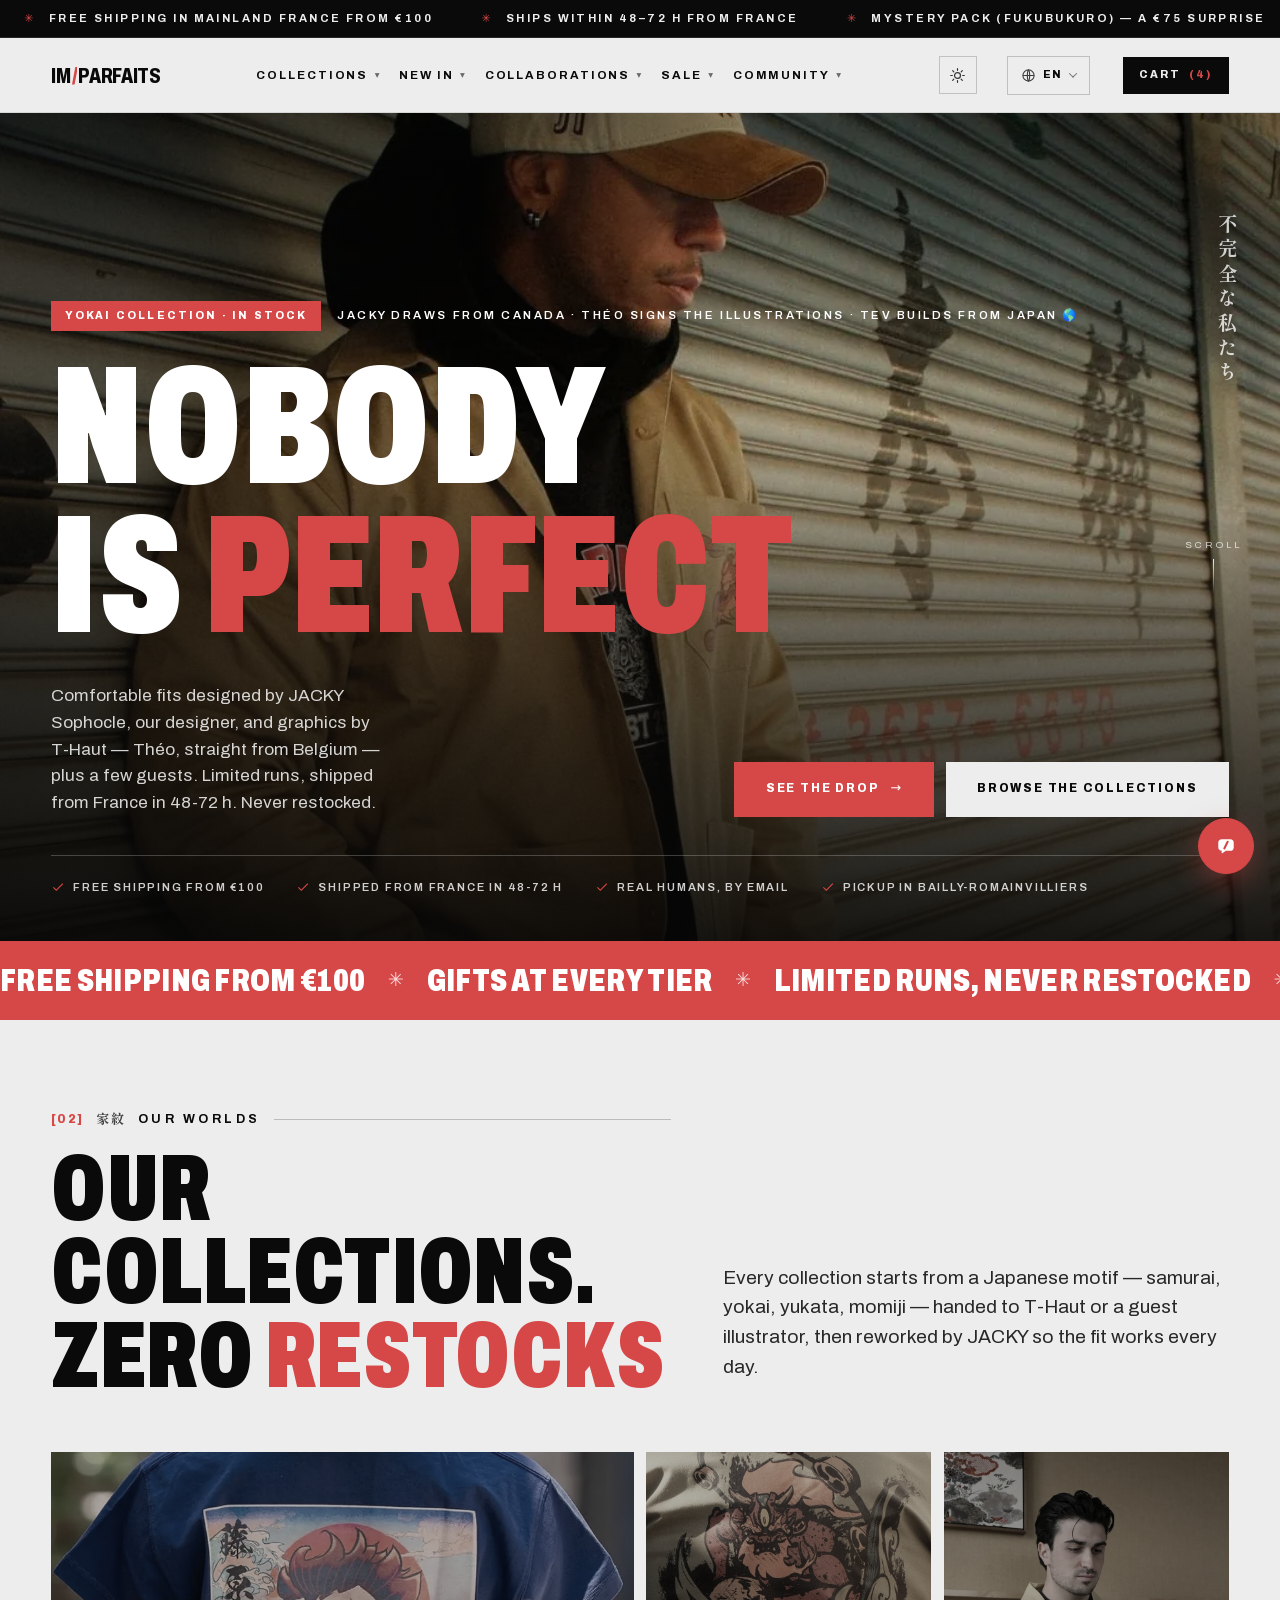
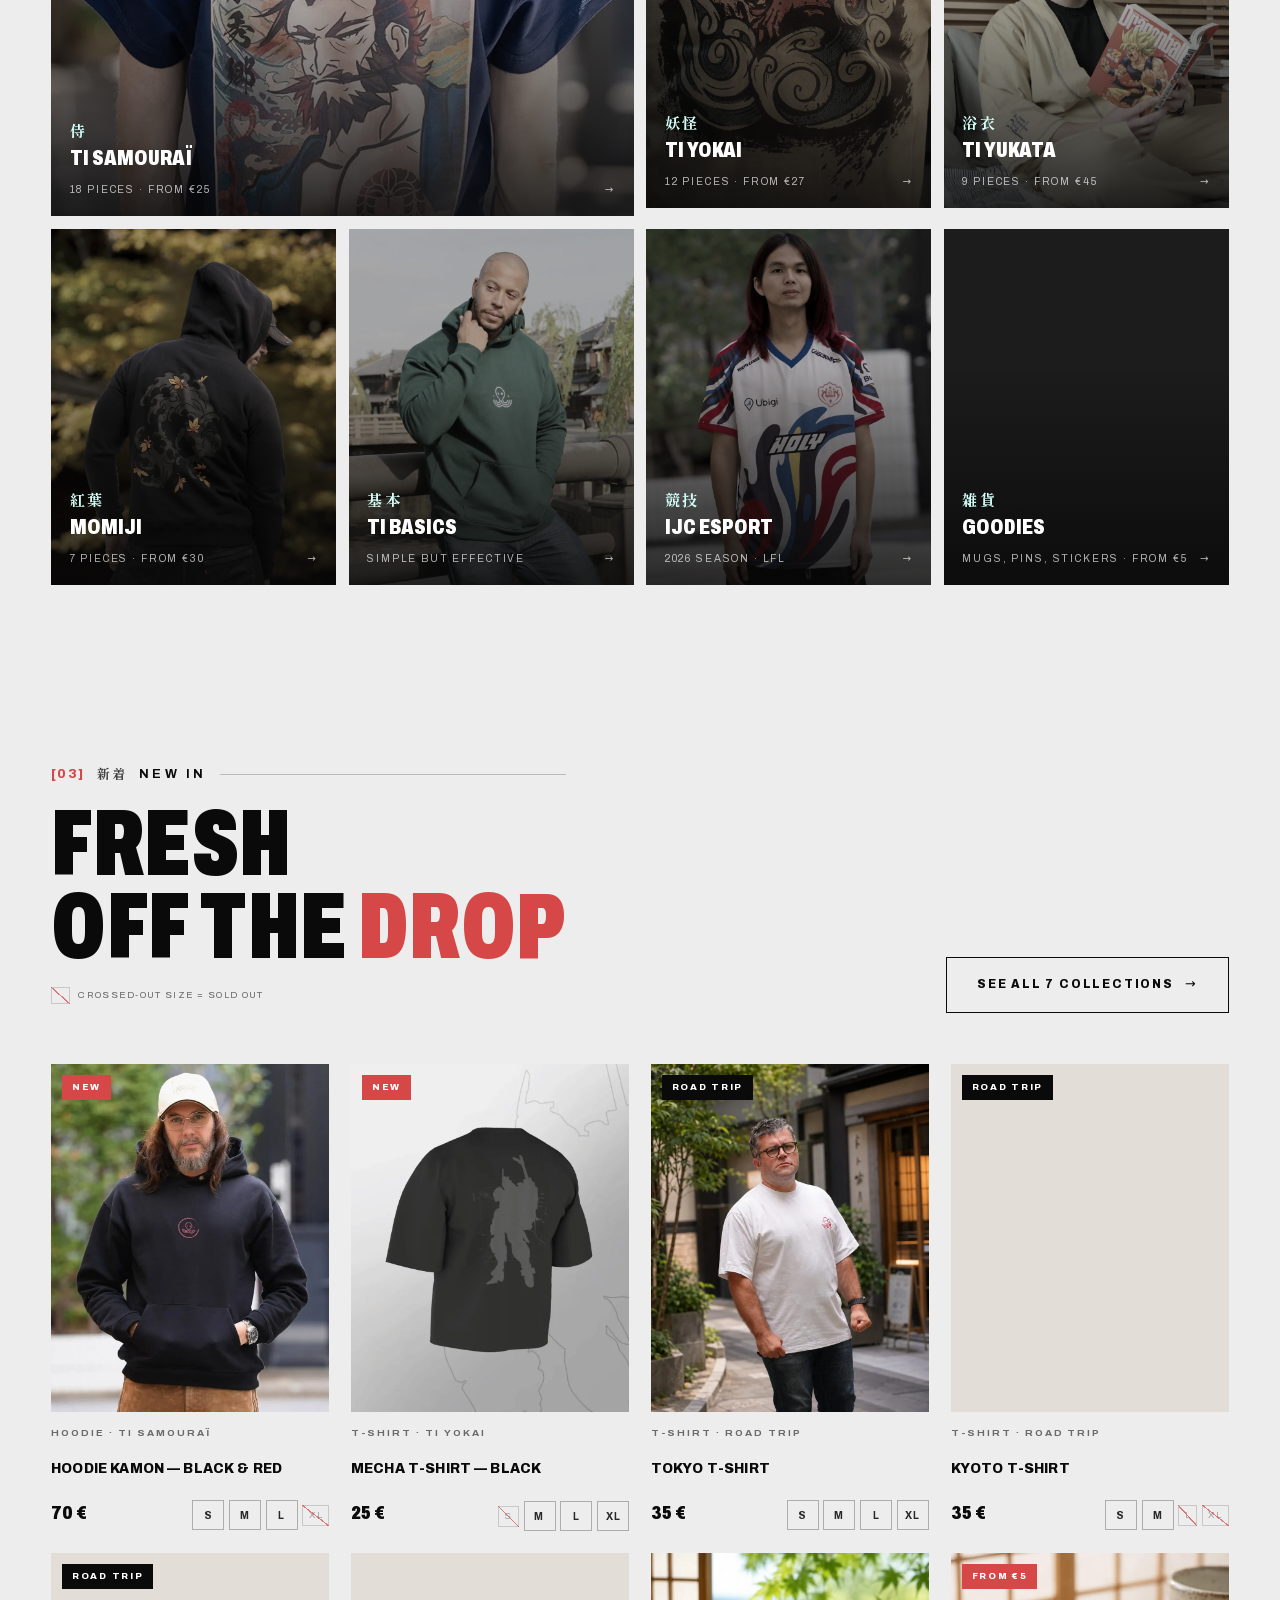
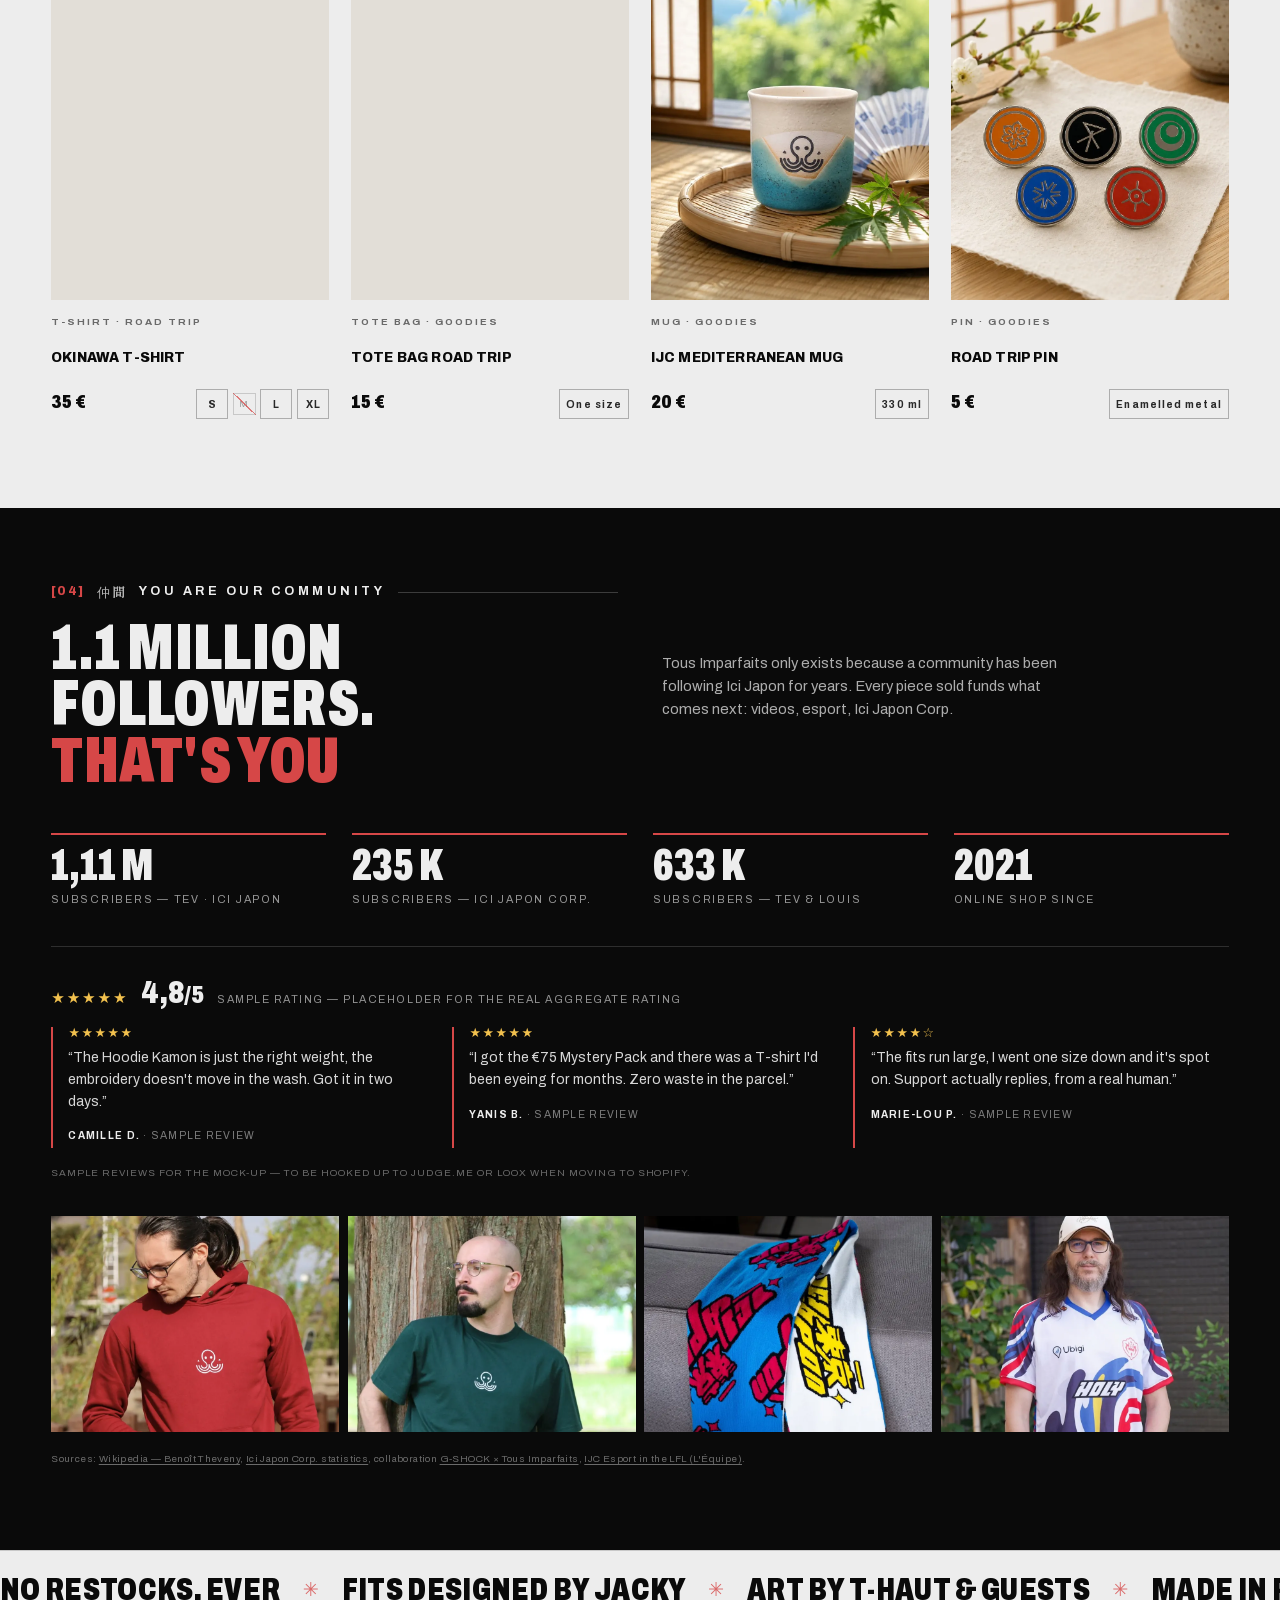
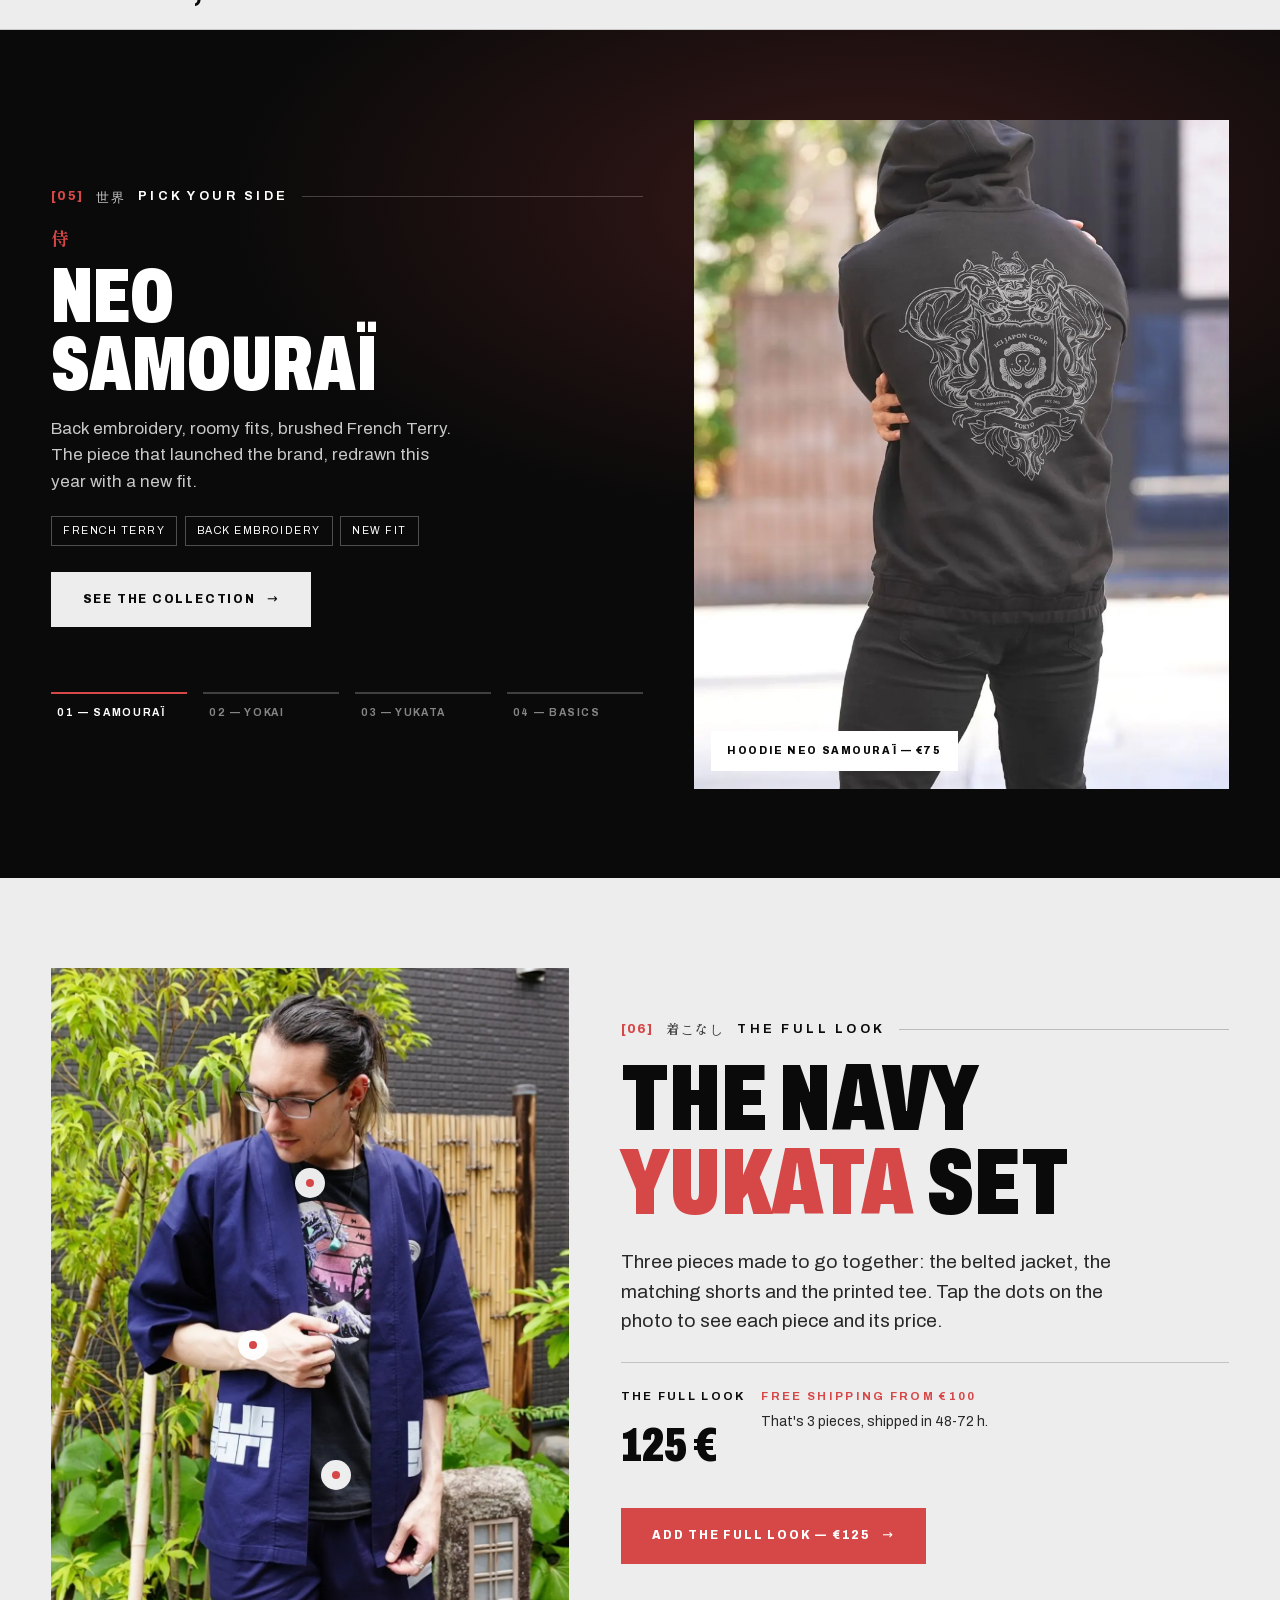
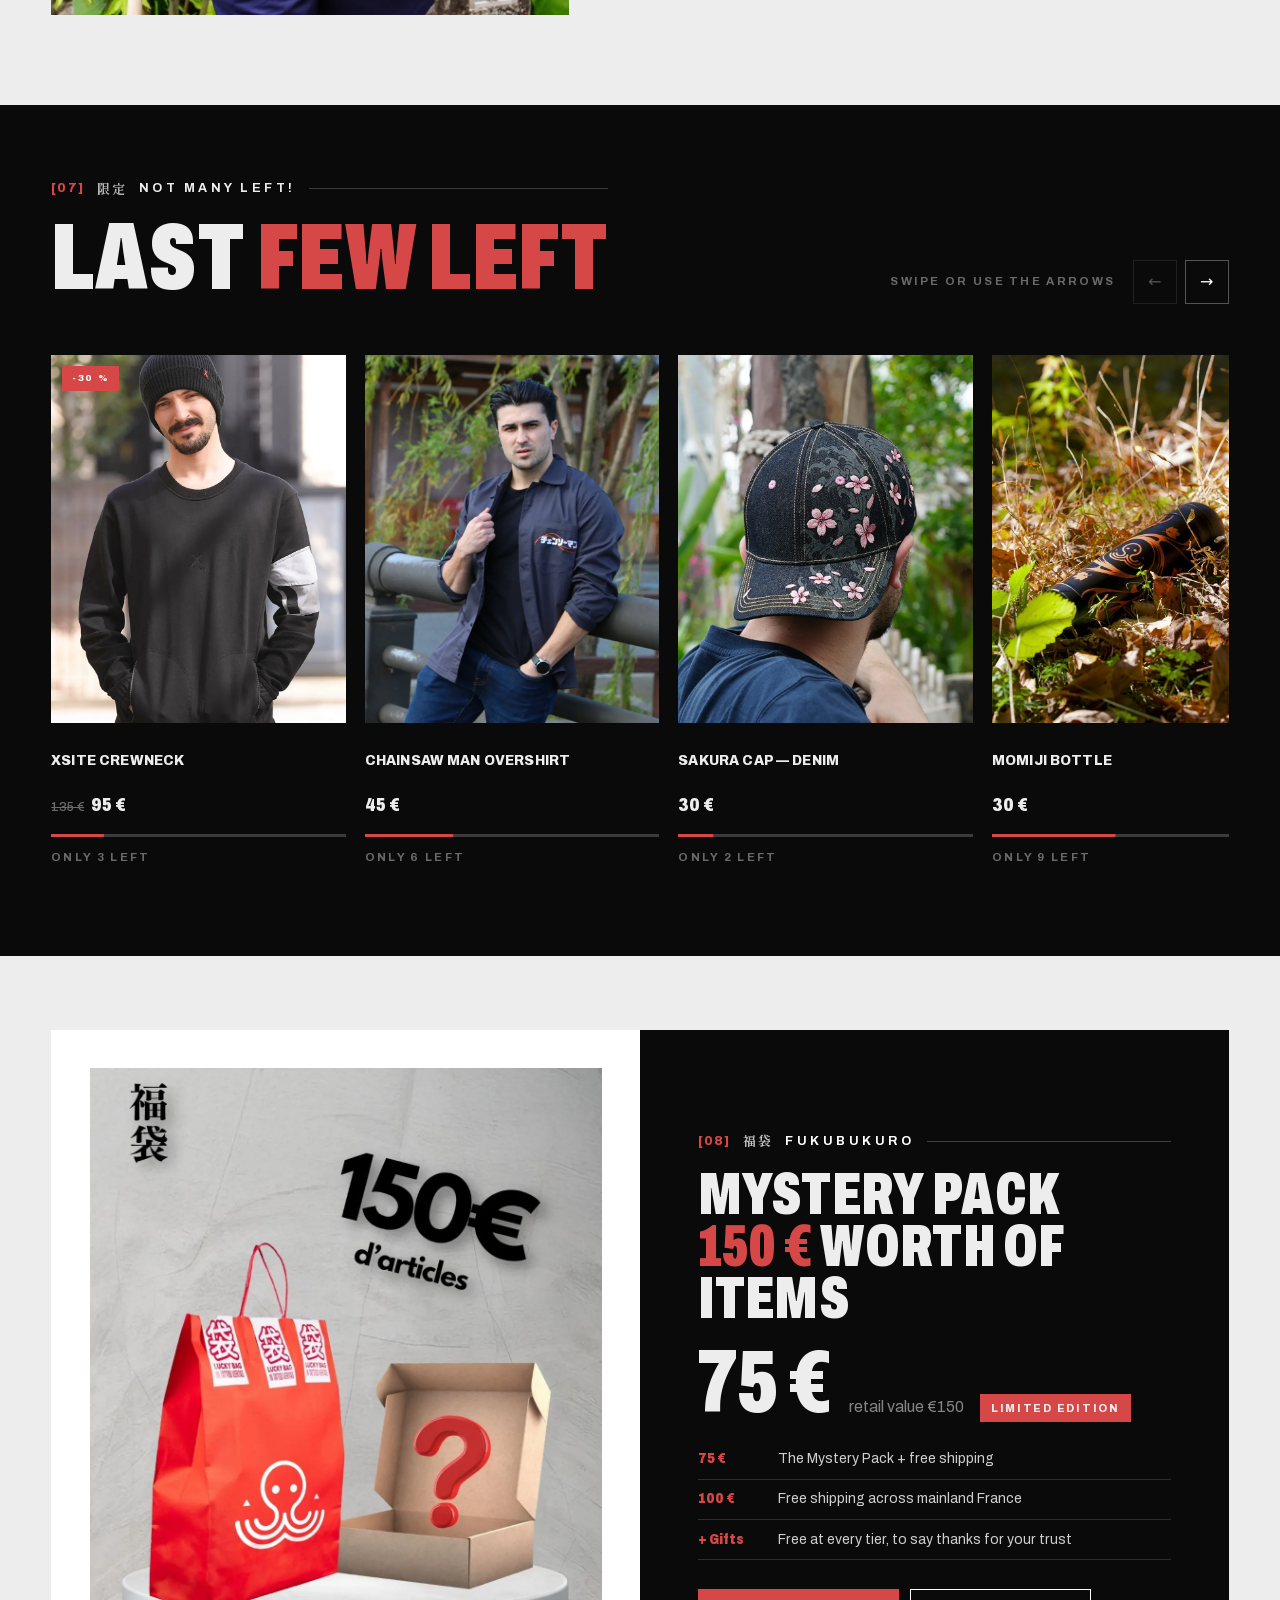
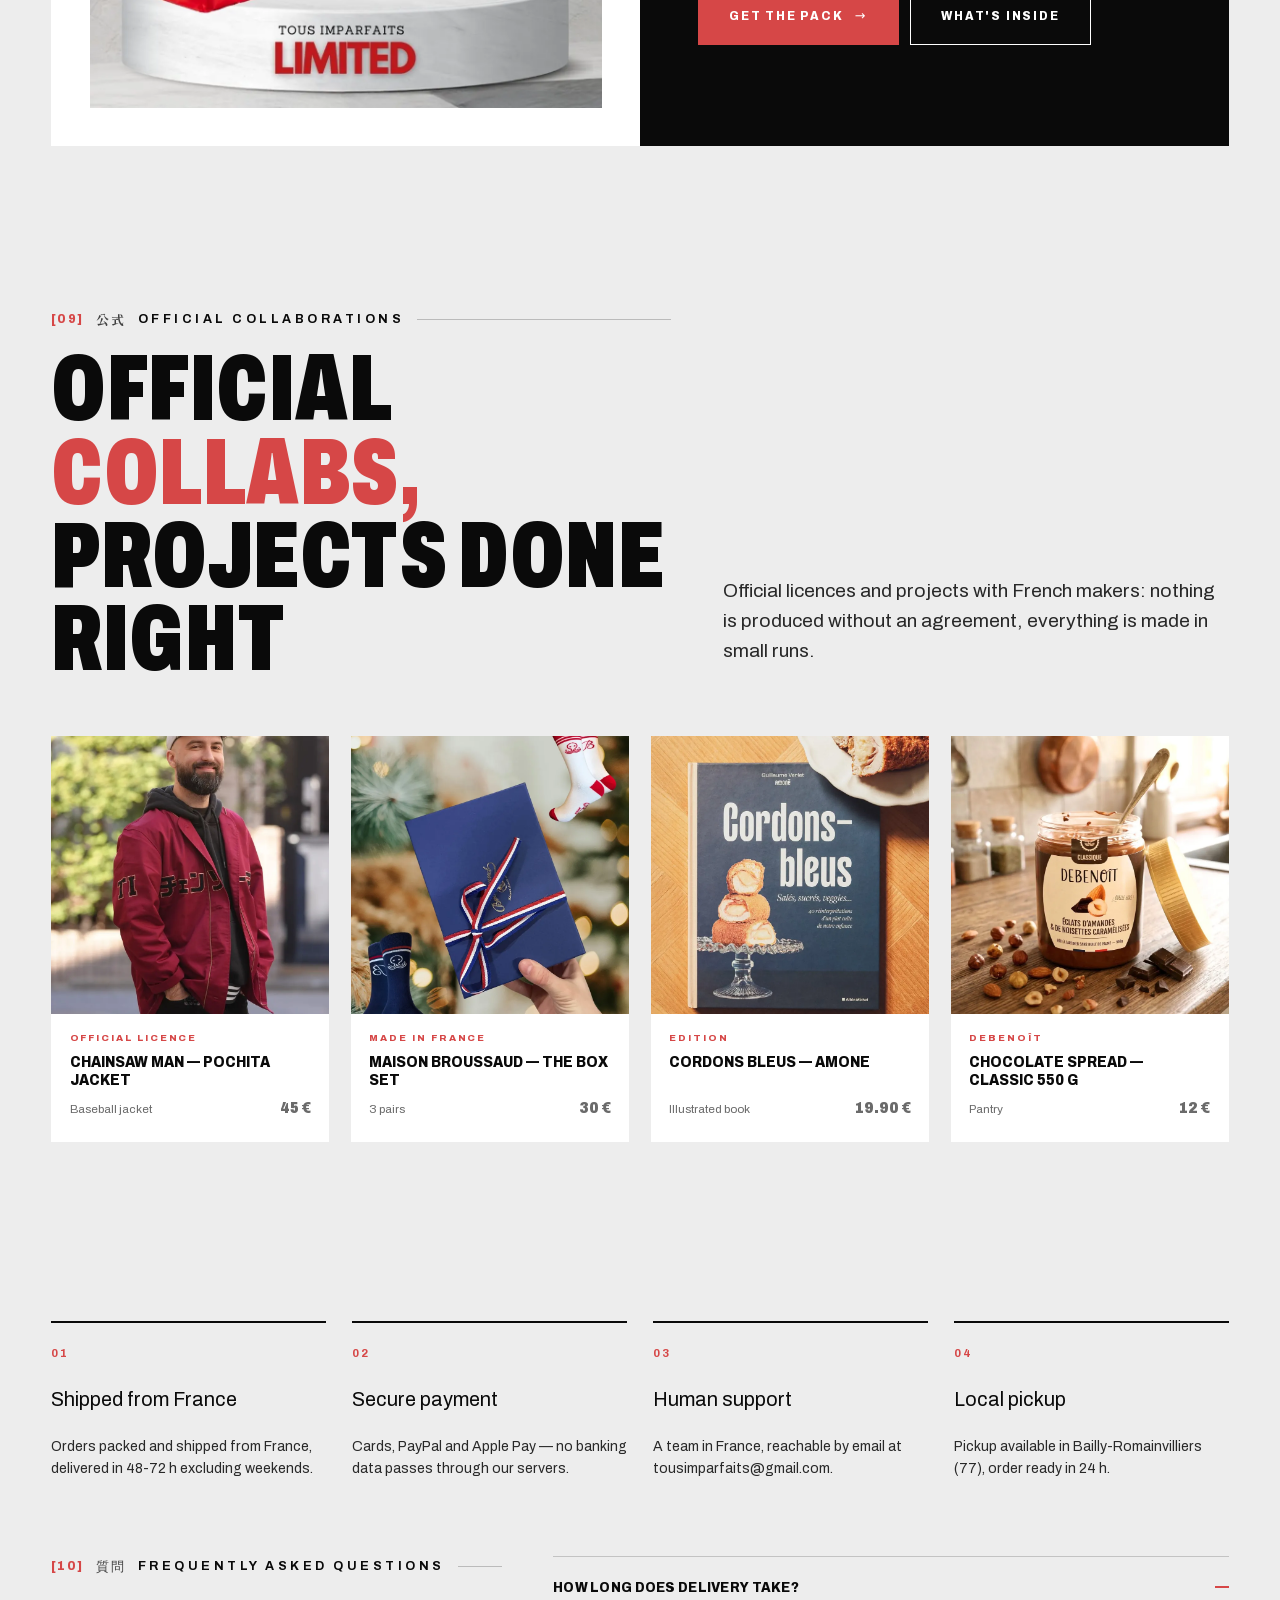
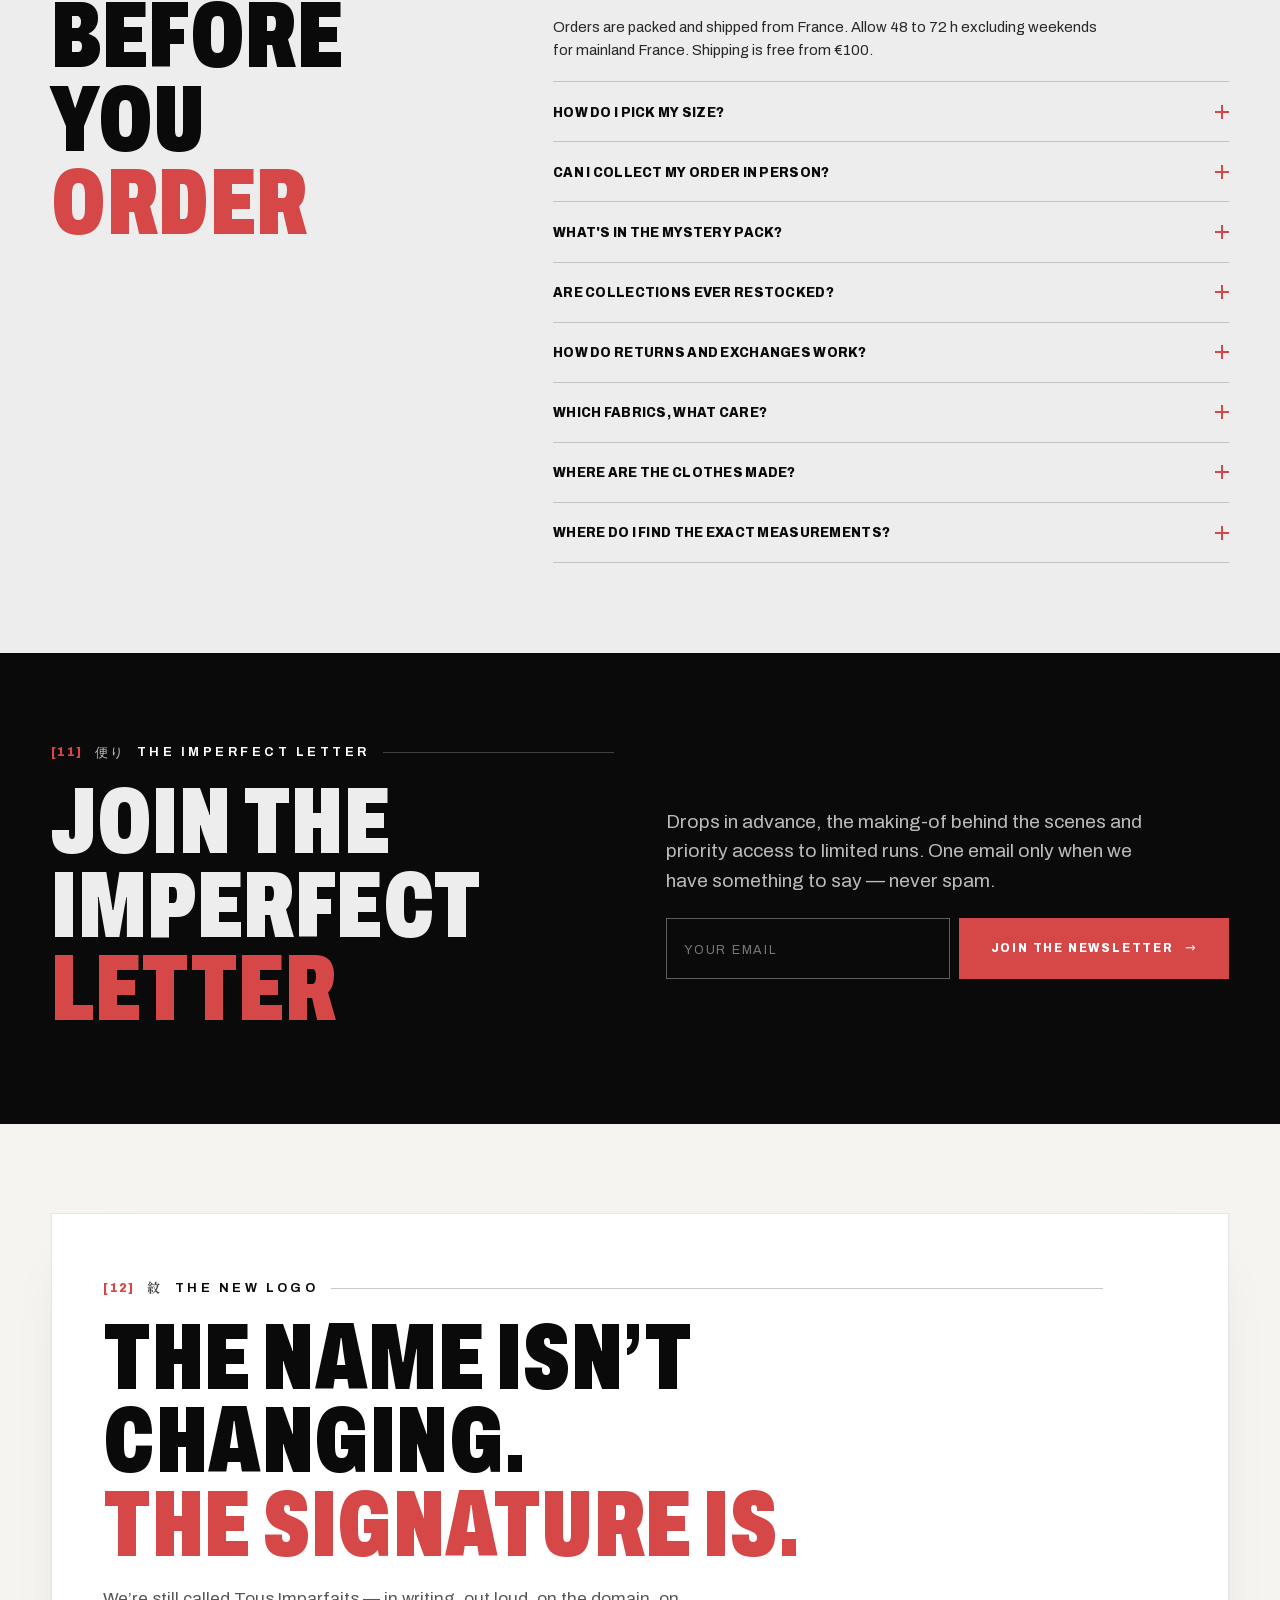
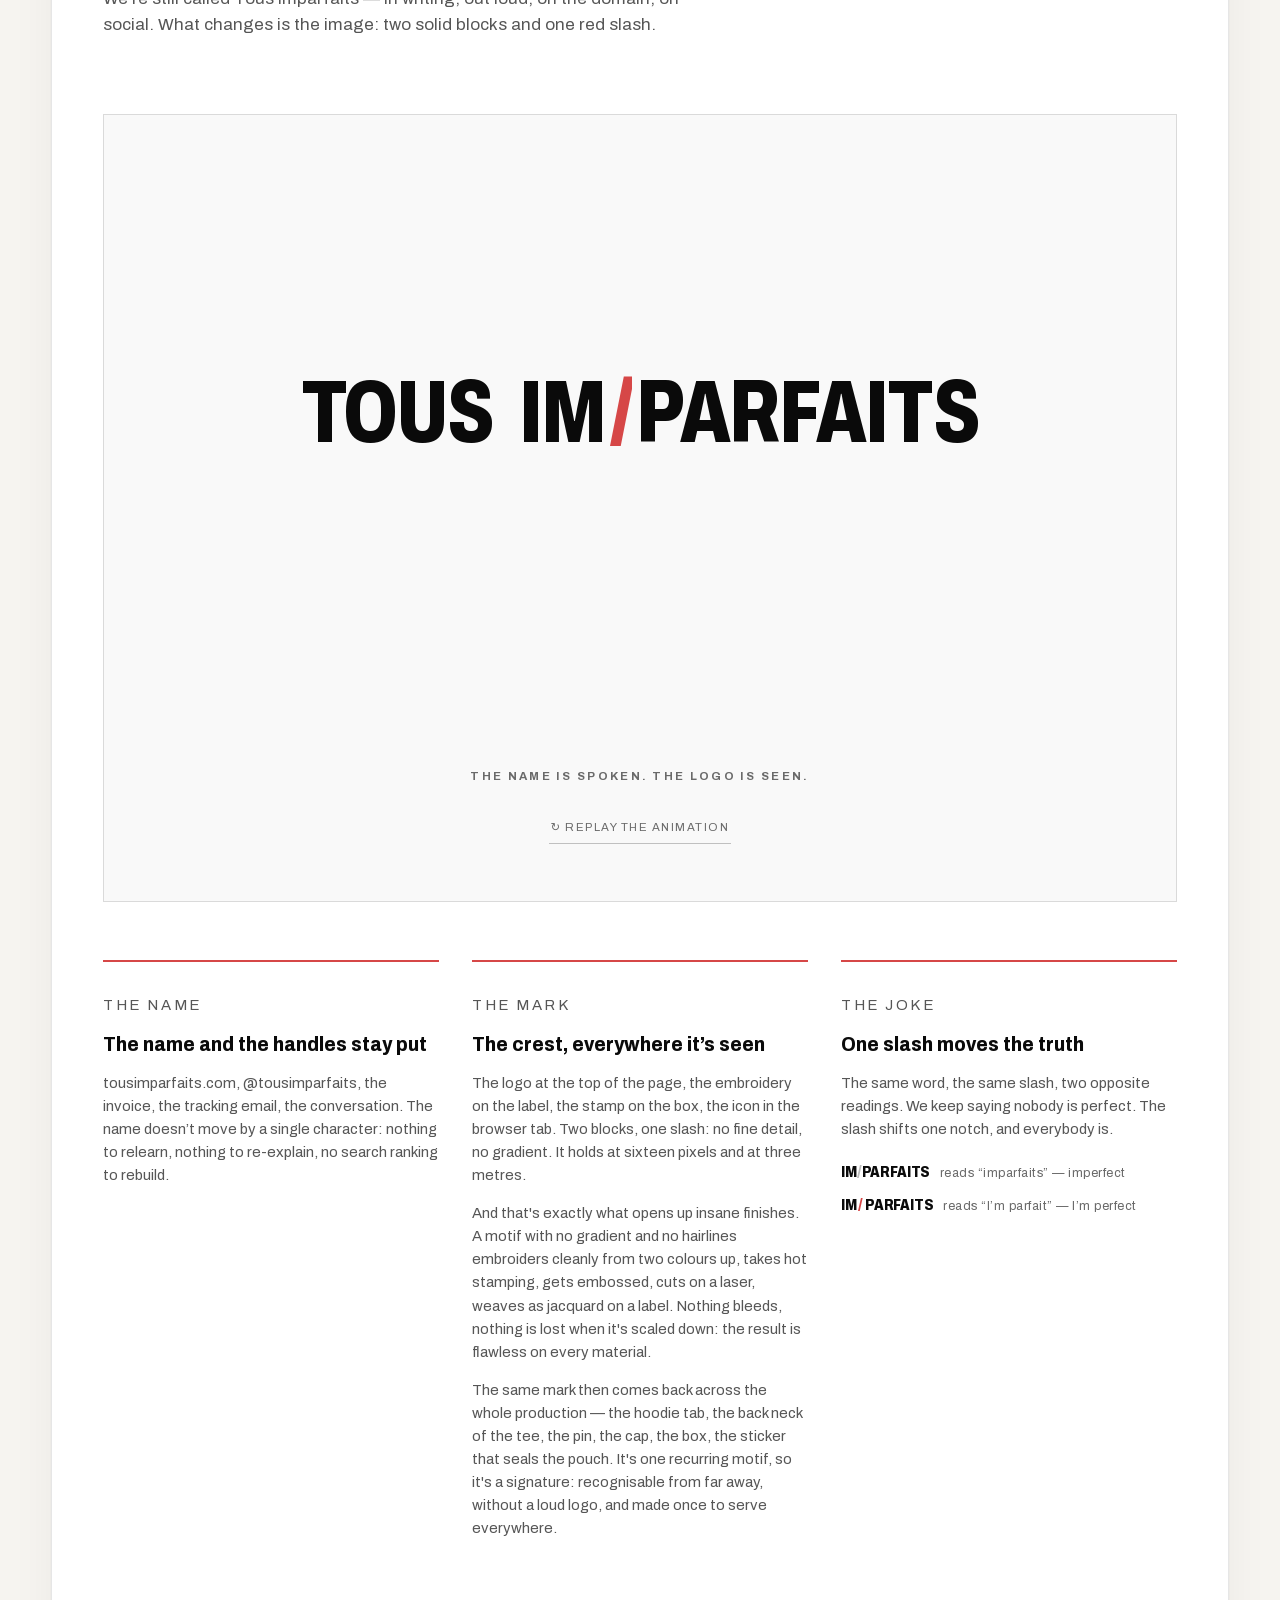
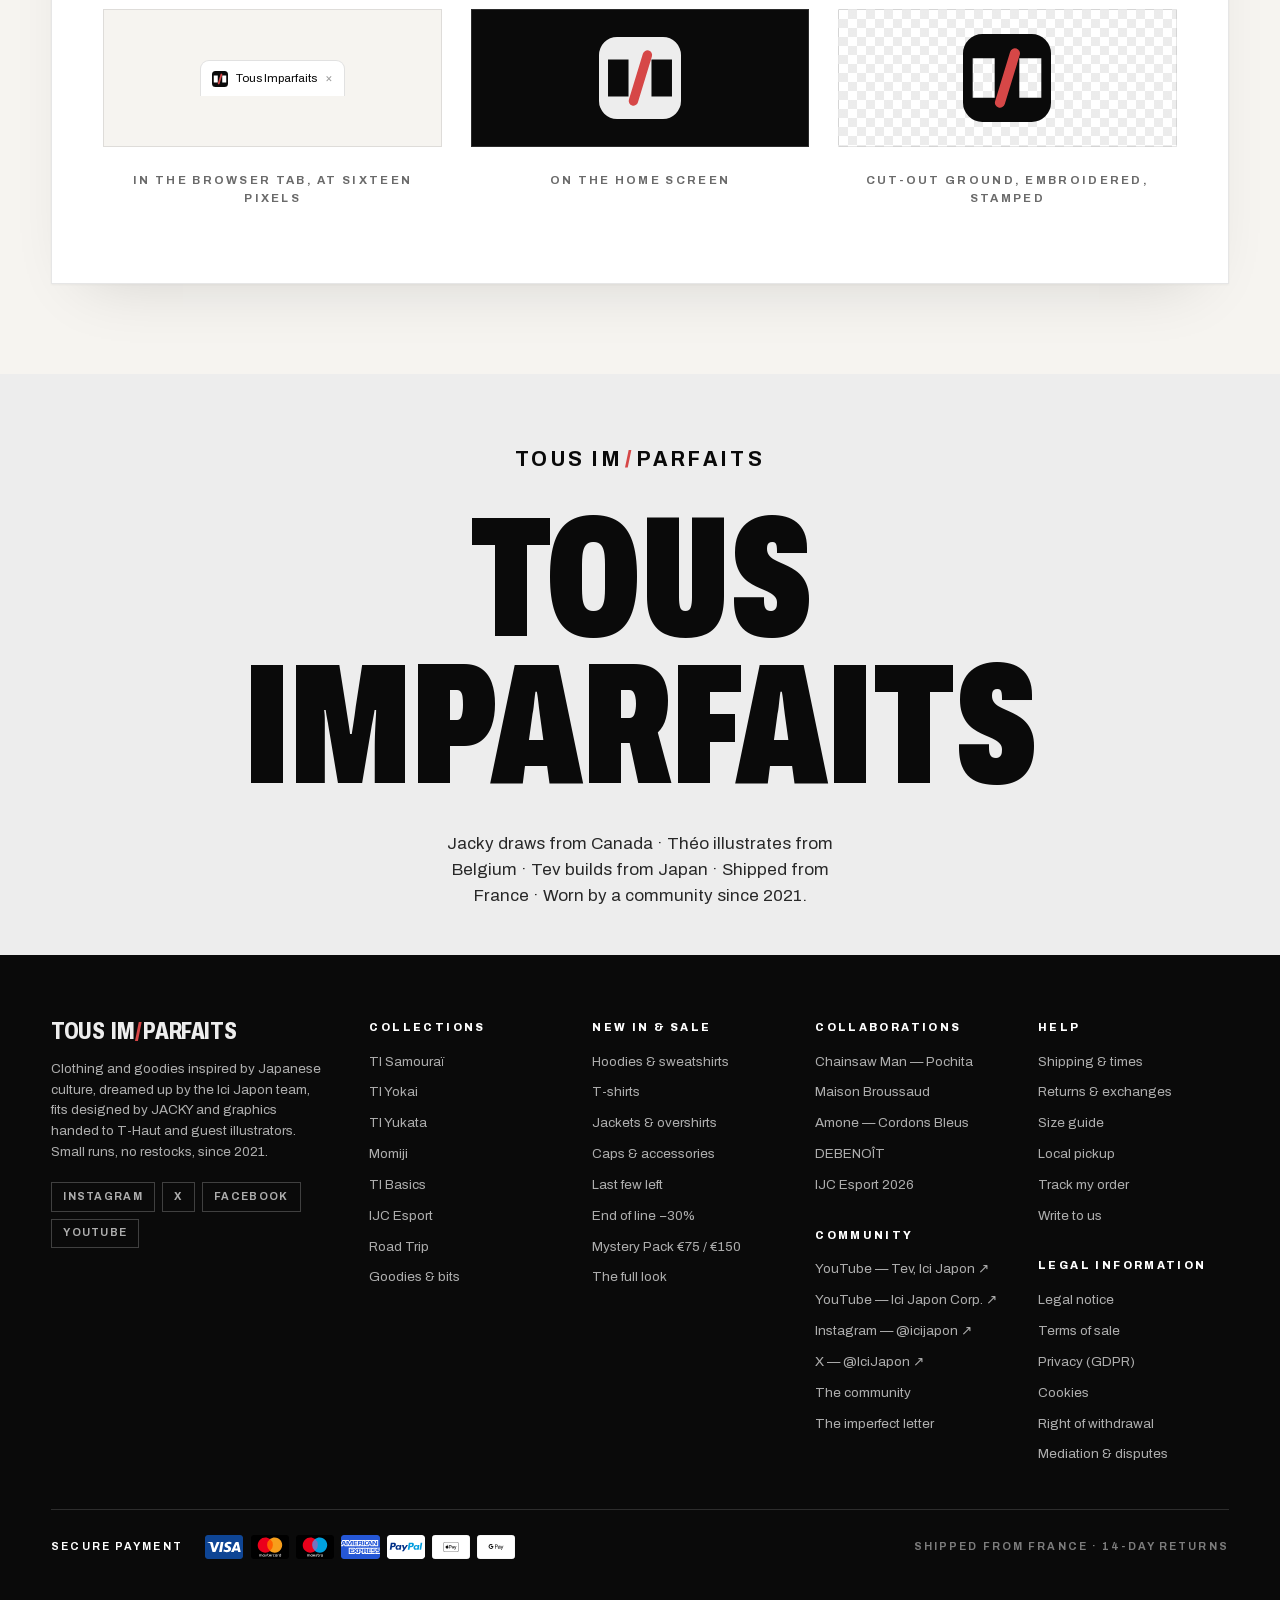
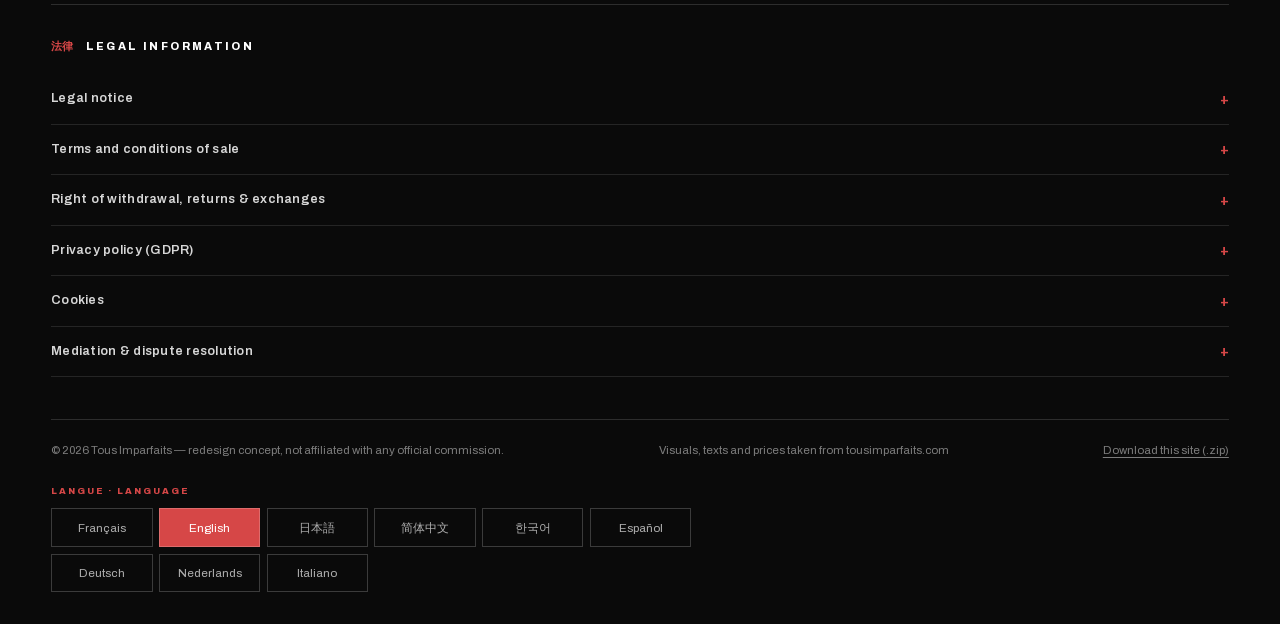
==== commit e4c94d38: "Favicon : l'ecusson blanc de /brand, a l'identique Le favicon reprend exactement la geometrie du bad" ====
--- a/index.html
+++ b/index.html
@@ -5,10 +5,10 @@
 <meta name="viewport" content="width=device-width, initial-scale=1">
 <title>Tous Imparfaits — Streetwear inspiré du Japon | Concept de refonte</title>
 <meta name="description" content="Tous Imparfaits : vêtements et goodies inspirés de la culture japonaise, coupes signées JACKY, graphismes signés par des artistes invités, expédiés de France. Livraison offerte dès 100 €, expédition 48–72 h depuis la France.">
-<link rel="icon" href="assets/favicon.svg?v=7" type="image/svg+xml">
-<link rel="icon" href="assets/icons/favicon.ico?v=7" sizes="16x16 32x32 48x48">
-<link rel="apple-touch-icon" href="assets/icons/apple-touch-icon.png?v=6">
-<link rel="manifest" href="assets/site.webmanifest?v=6">
+<link rel="icon" href="assets/favicon.svg?v=8" type="image/svg+xml">
+<link rel="icon" href="assets/icons/favicon.ico?v=8" sizes="16x16 32x32 48x48">
+<link rel="apple-touch-icon" href="assets/icons/apple-touch-icon.png?v=7">
+<link rel="manifest" href="assets/site.webmanifest?v=7">
 <meta name="theme-color" content="#0a0a0a">
 <script>/* thème posé avant le premier rendu : évite le flash clair */
 (function(){var k=null;try{k=window['local'+'Storage'].getItem('ti-theme')}catch(e){}
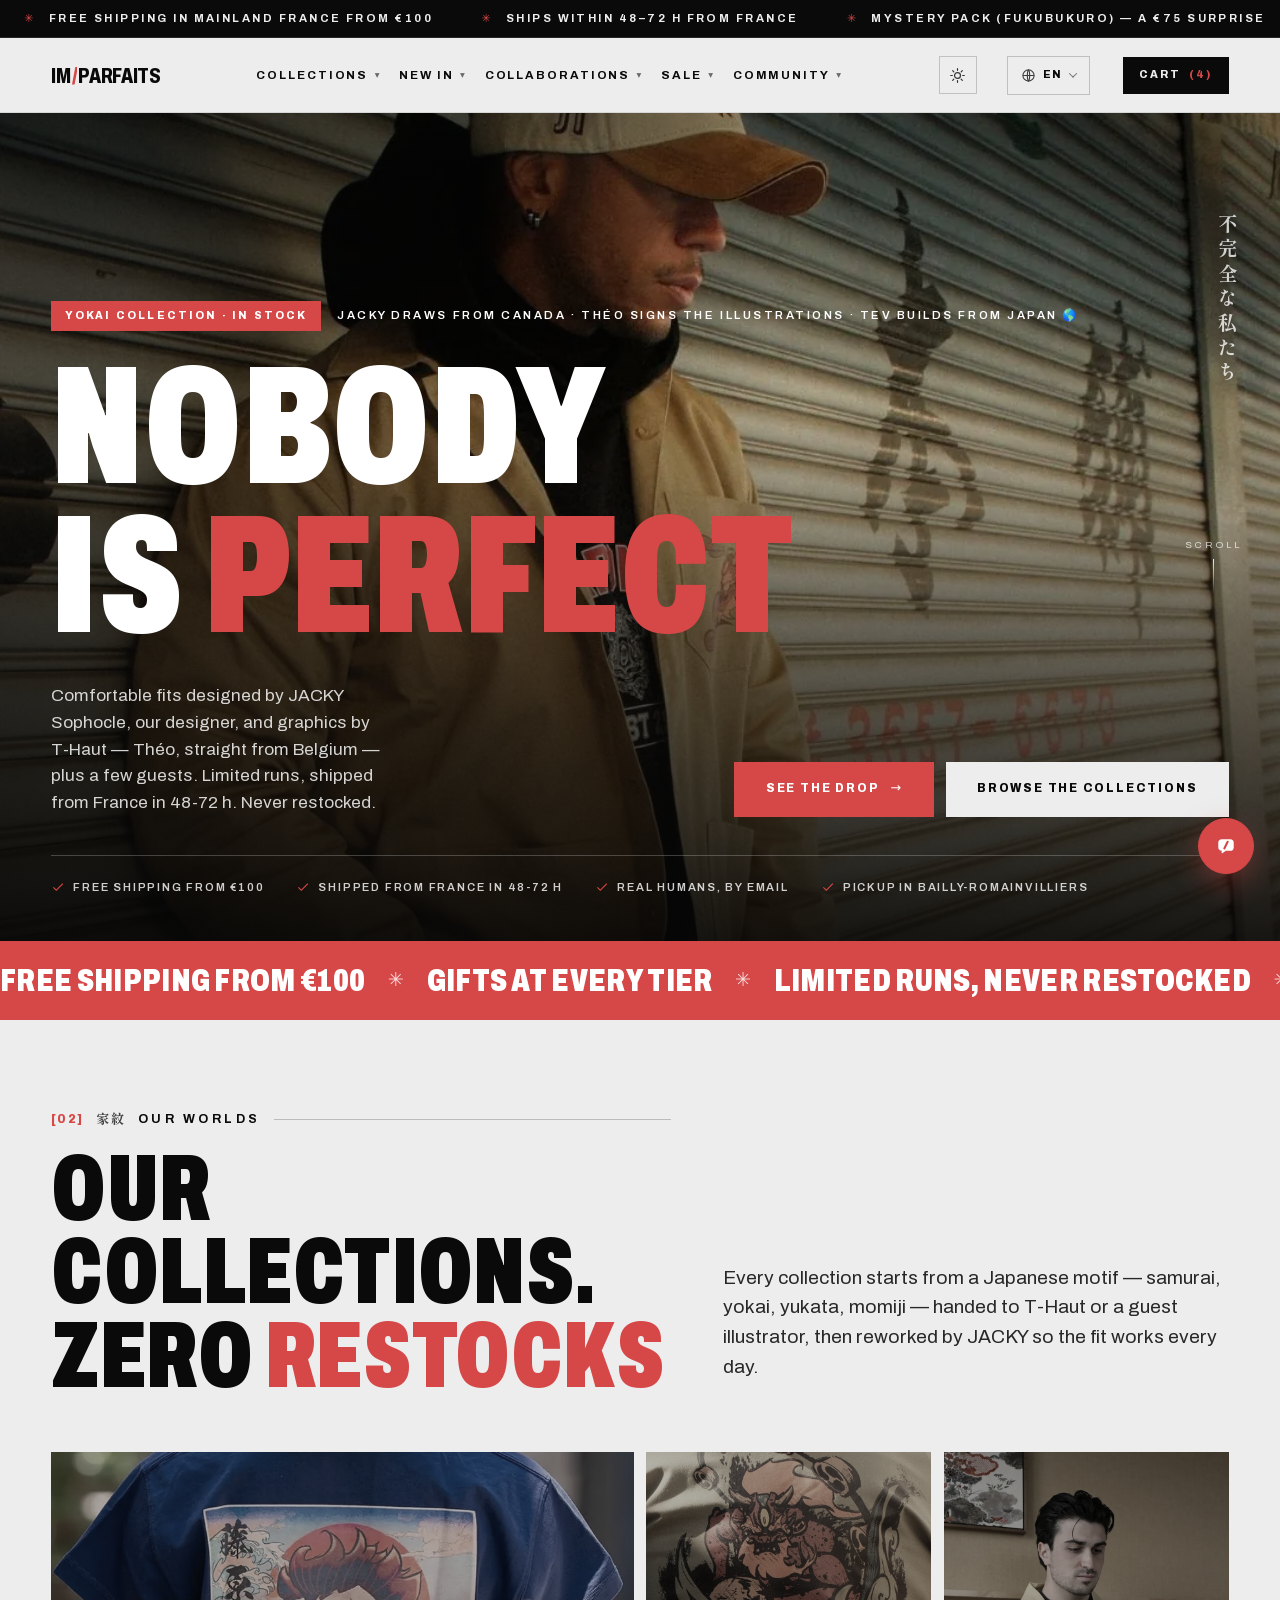
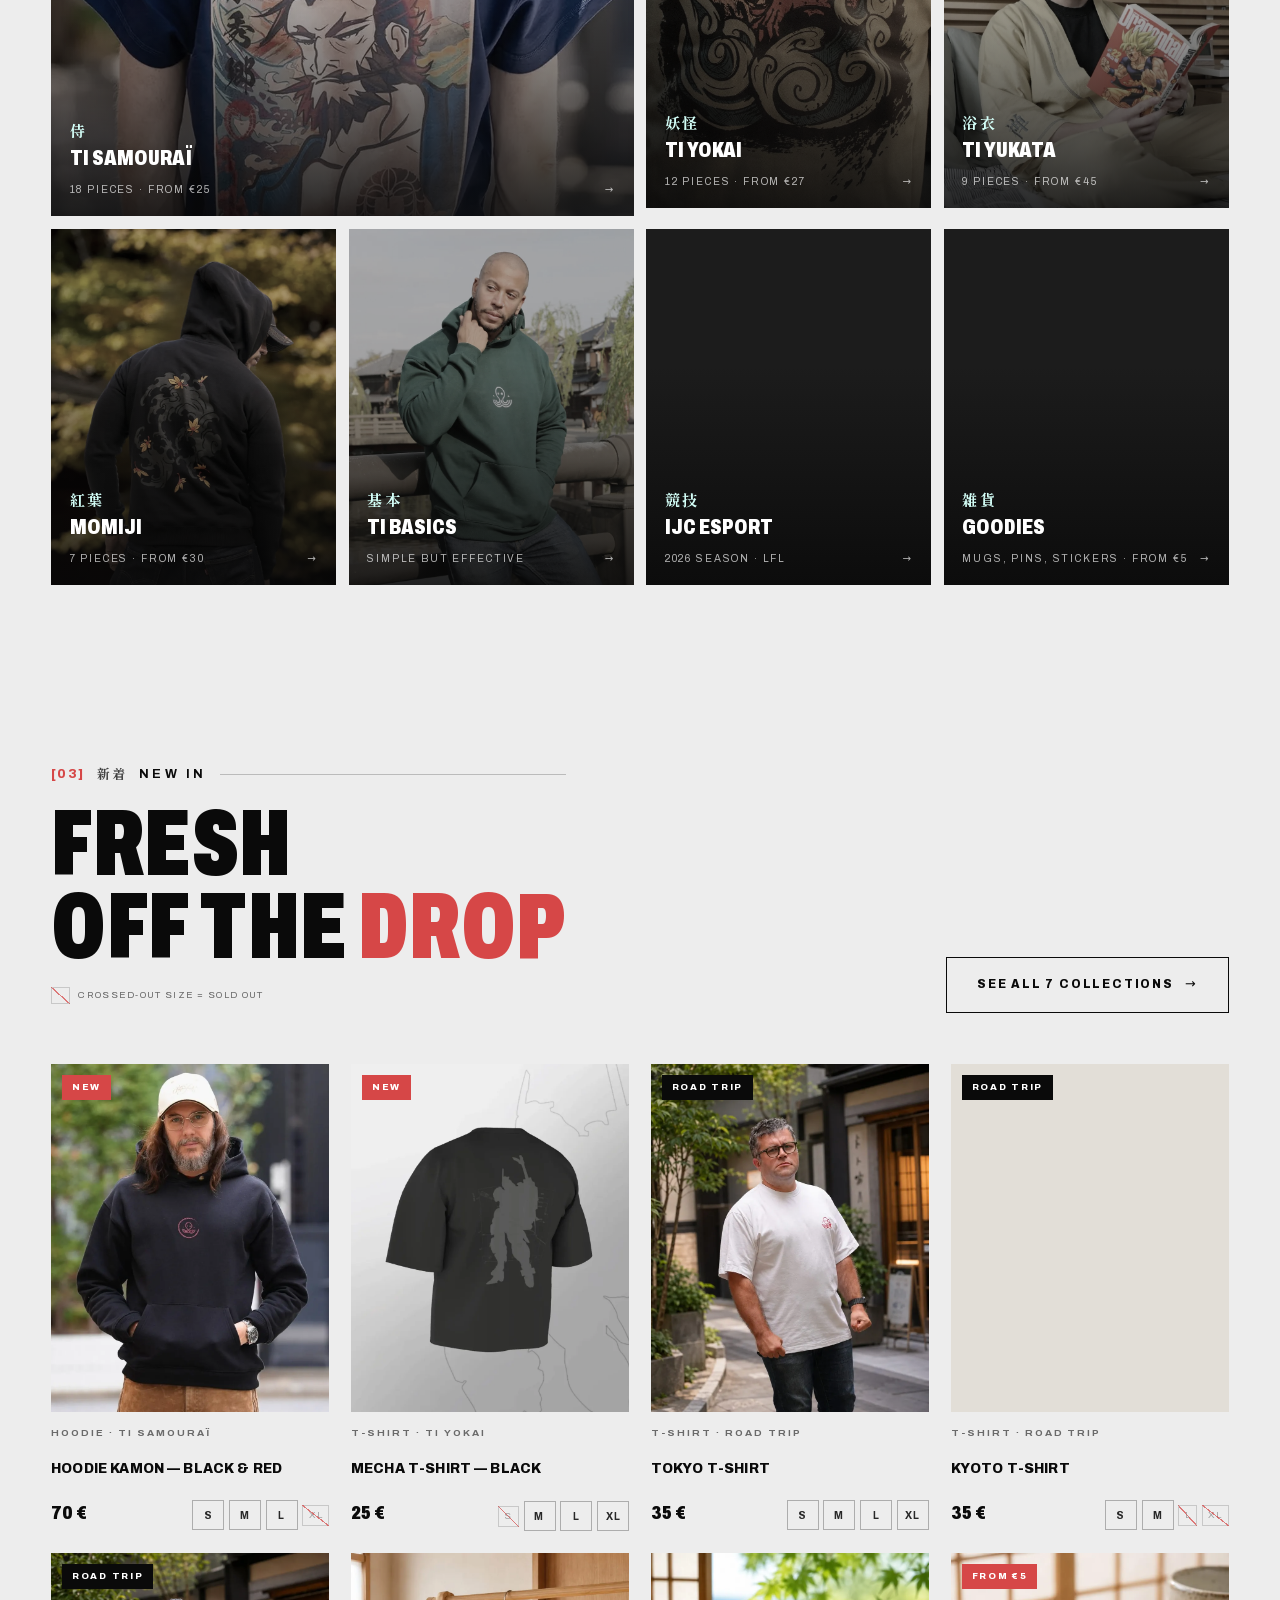
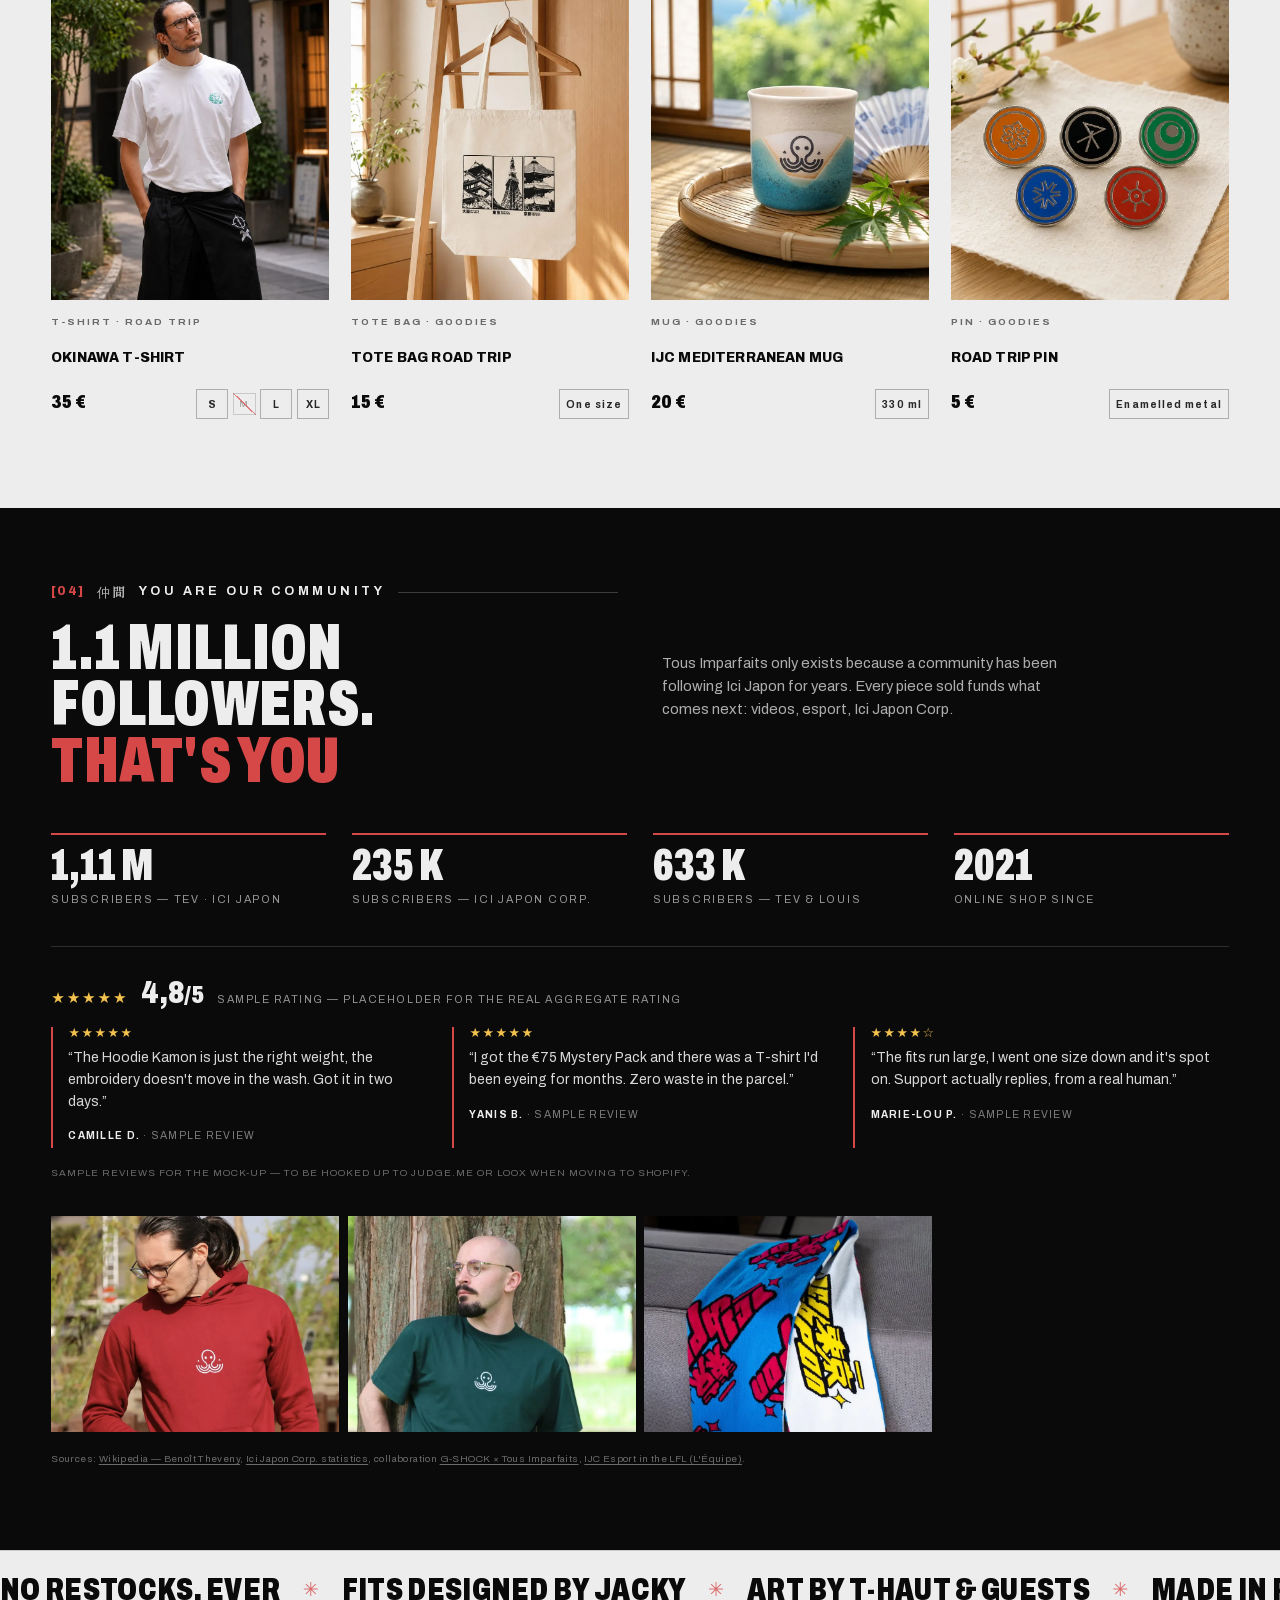
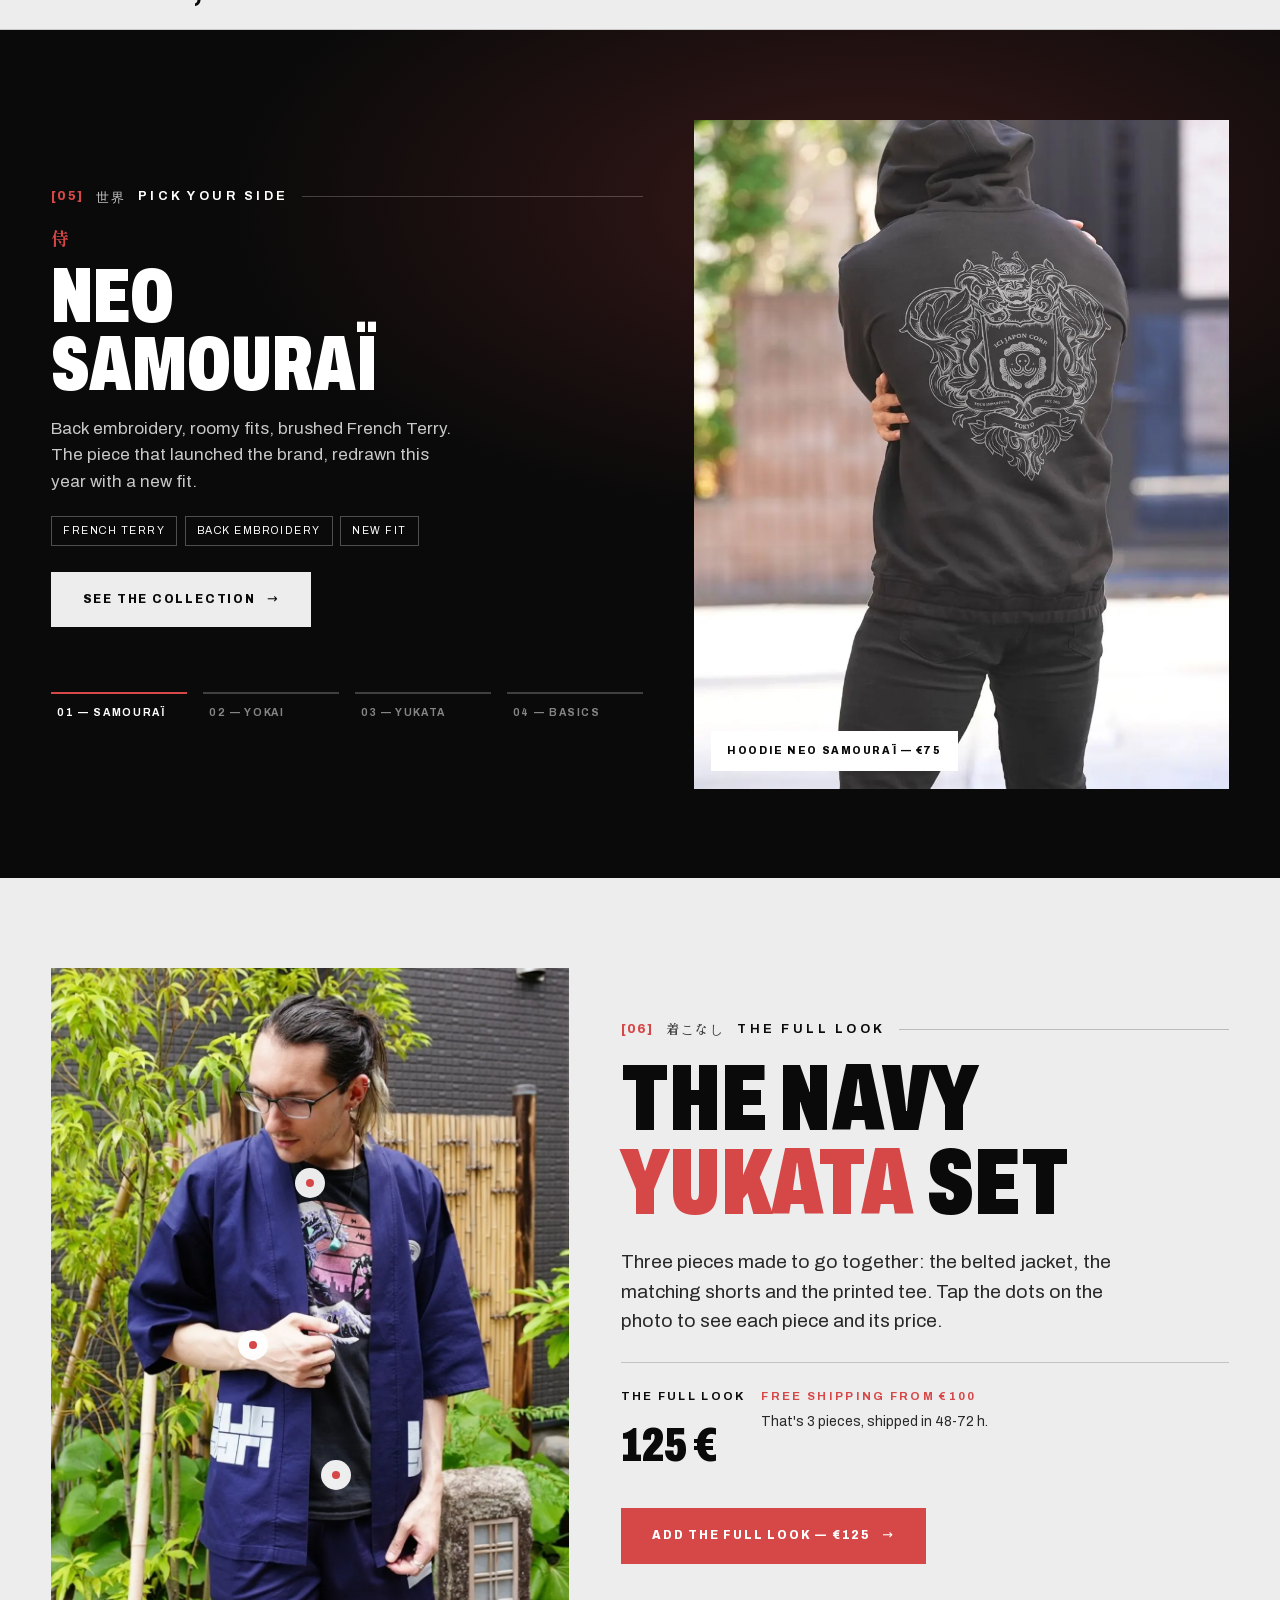
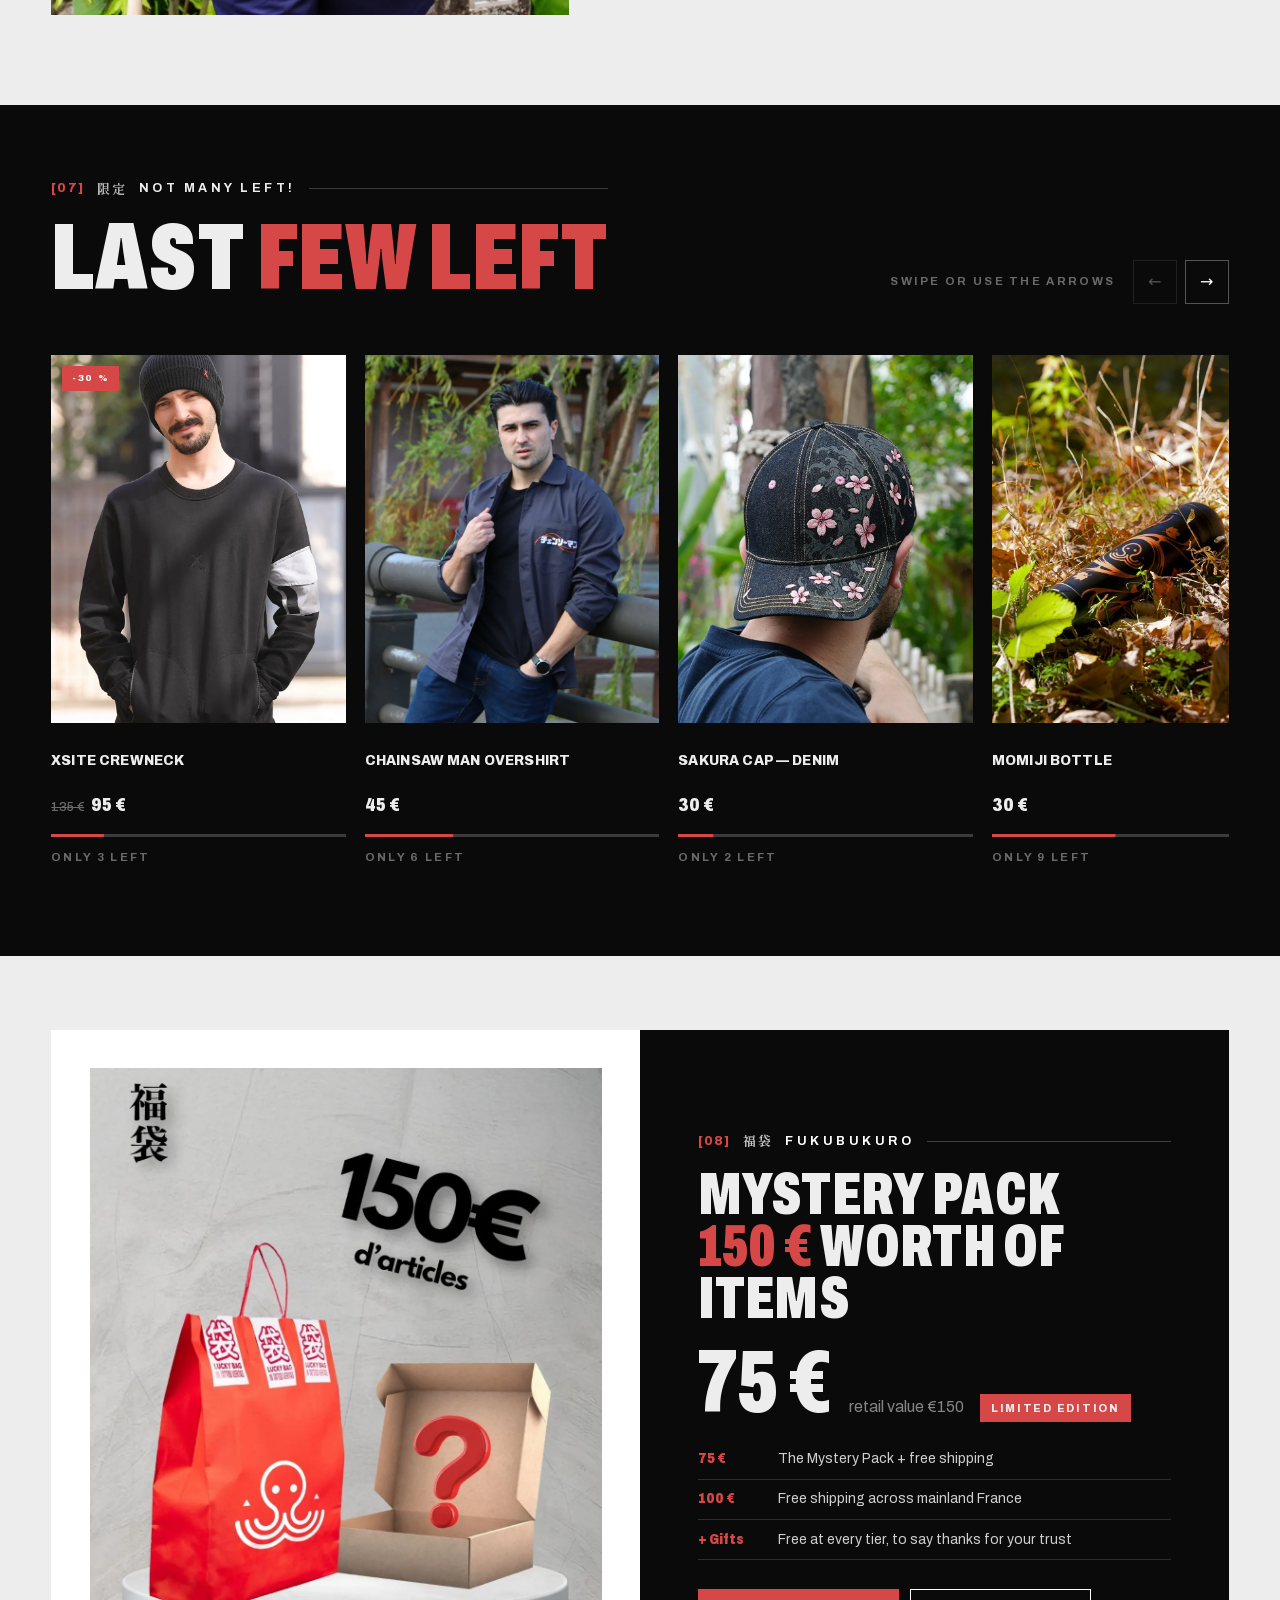
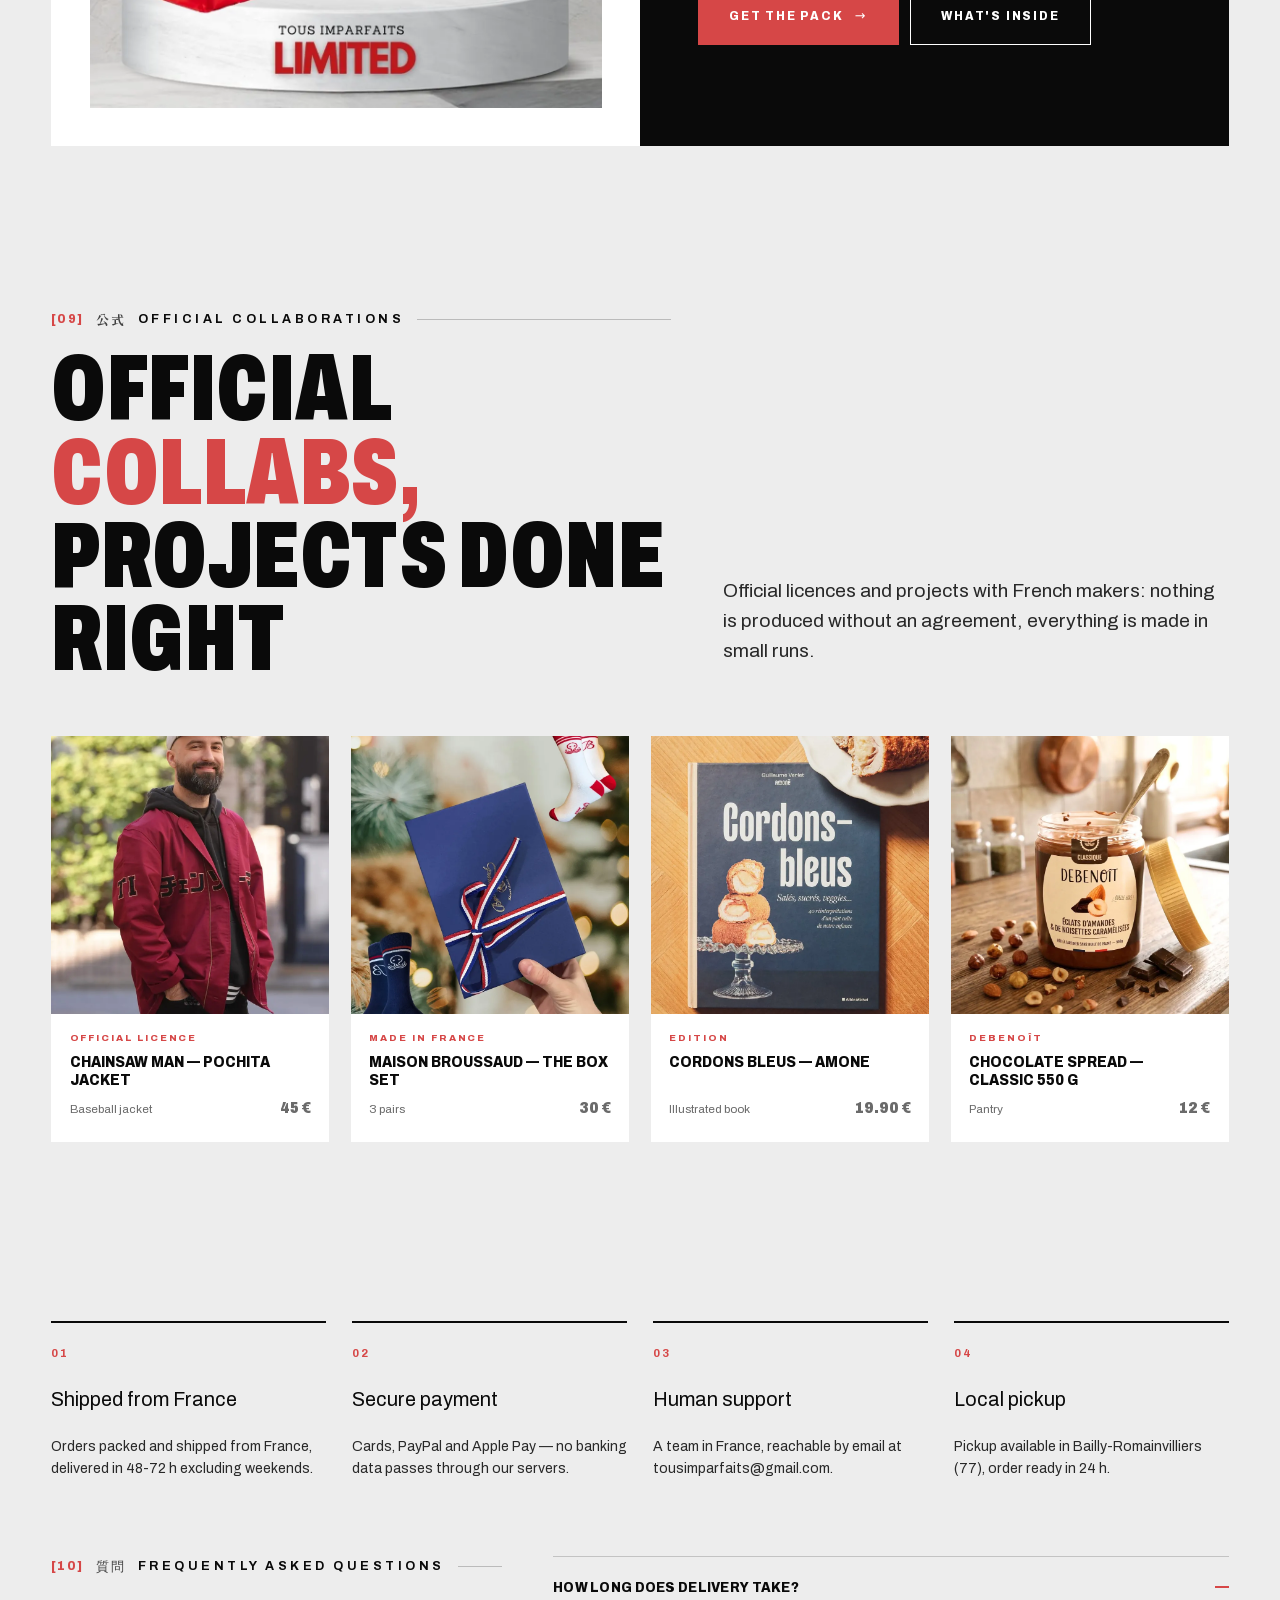
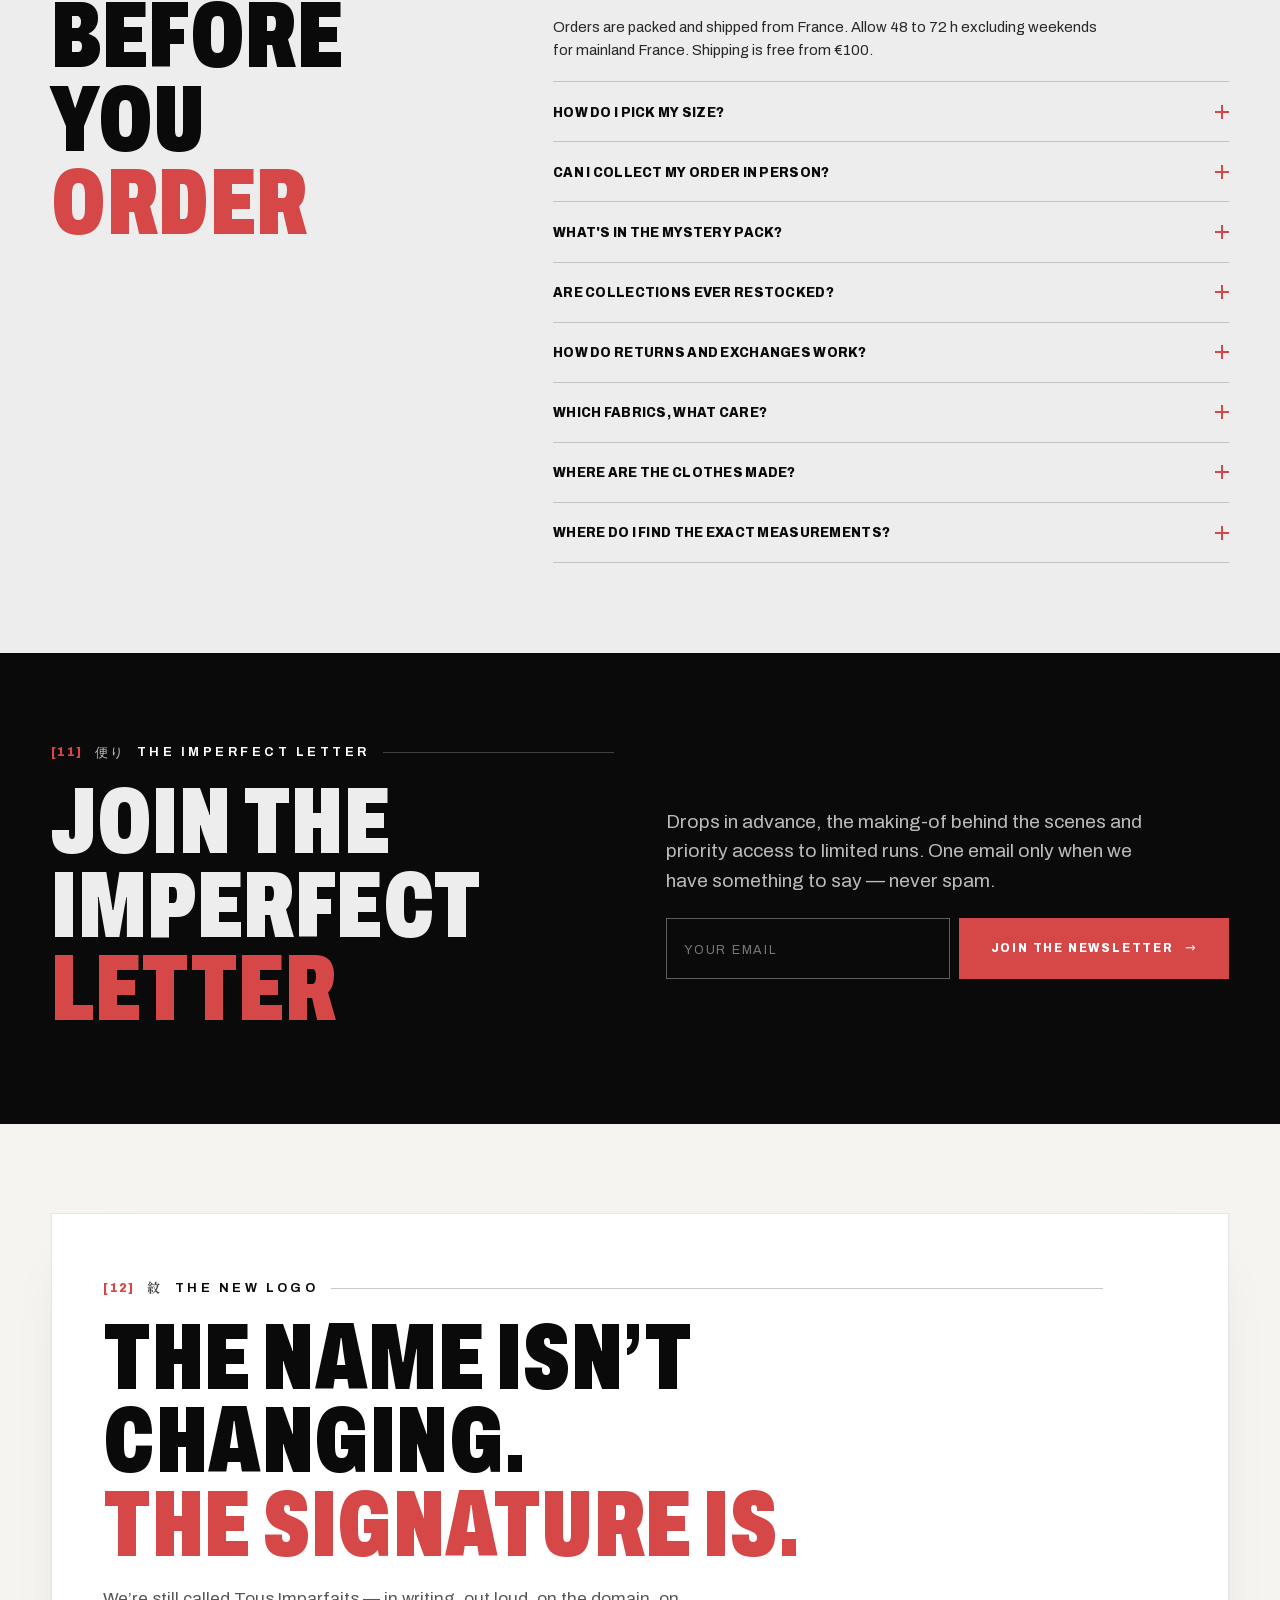
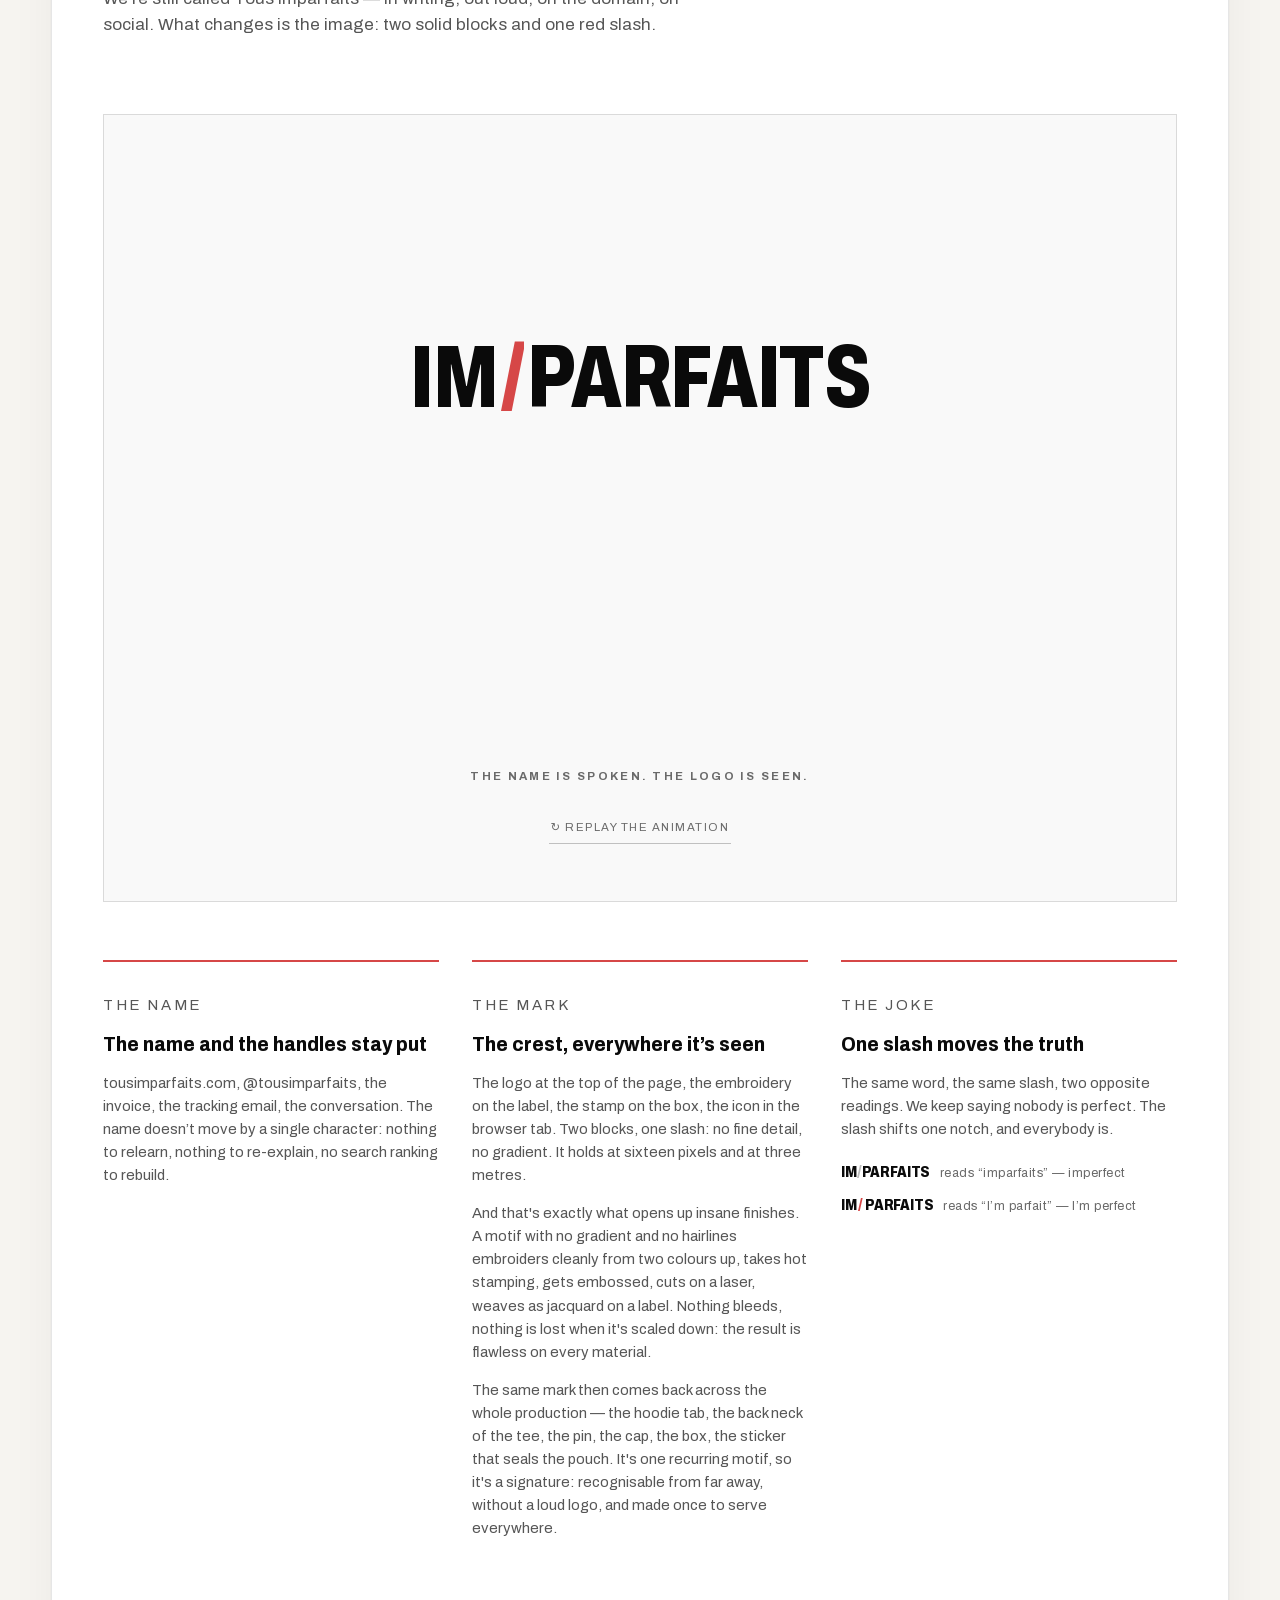
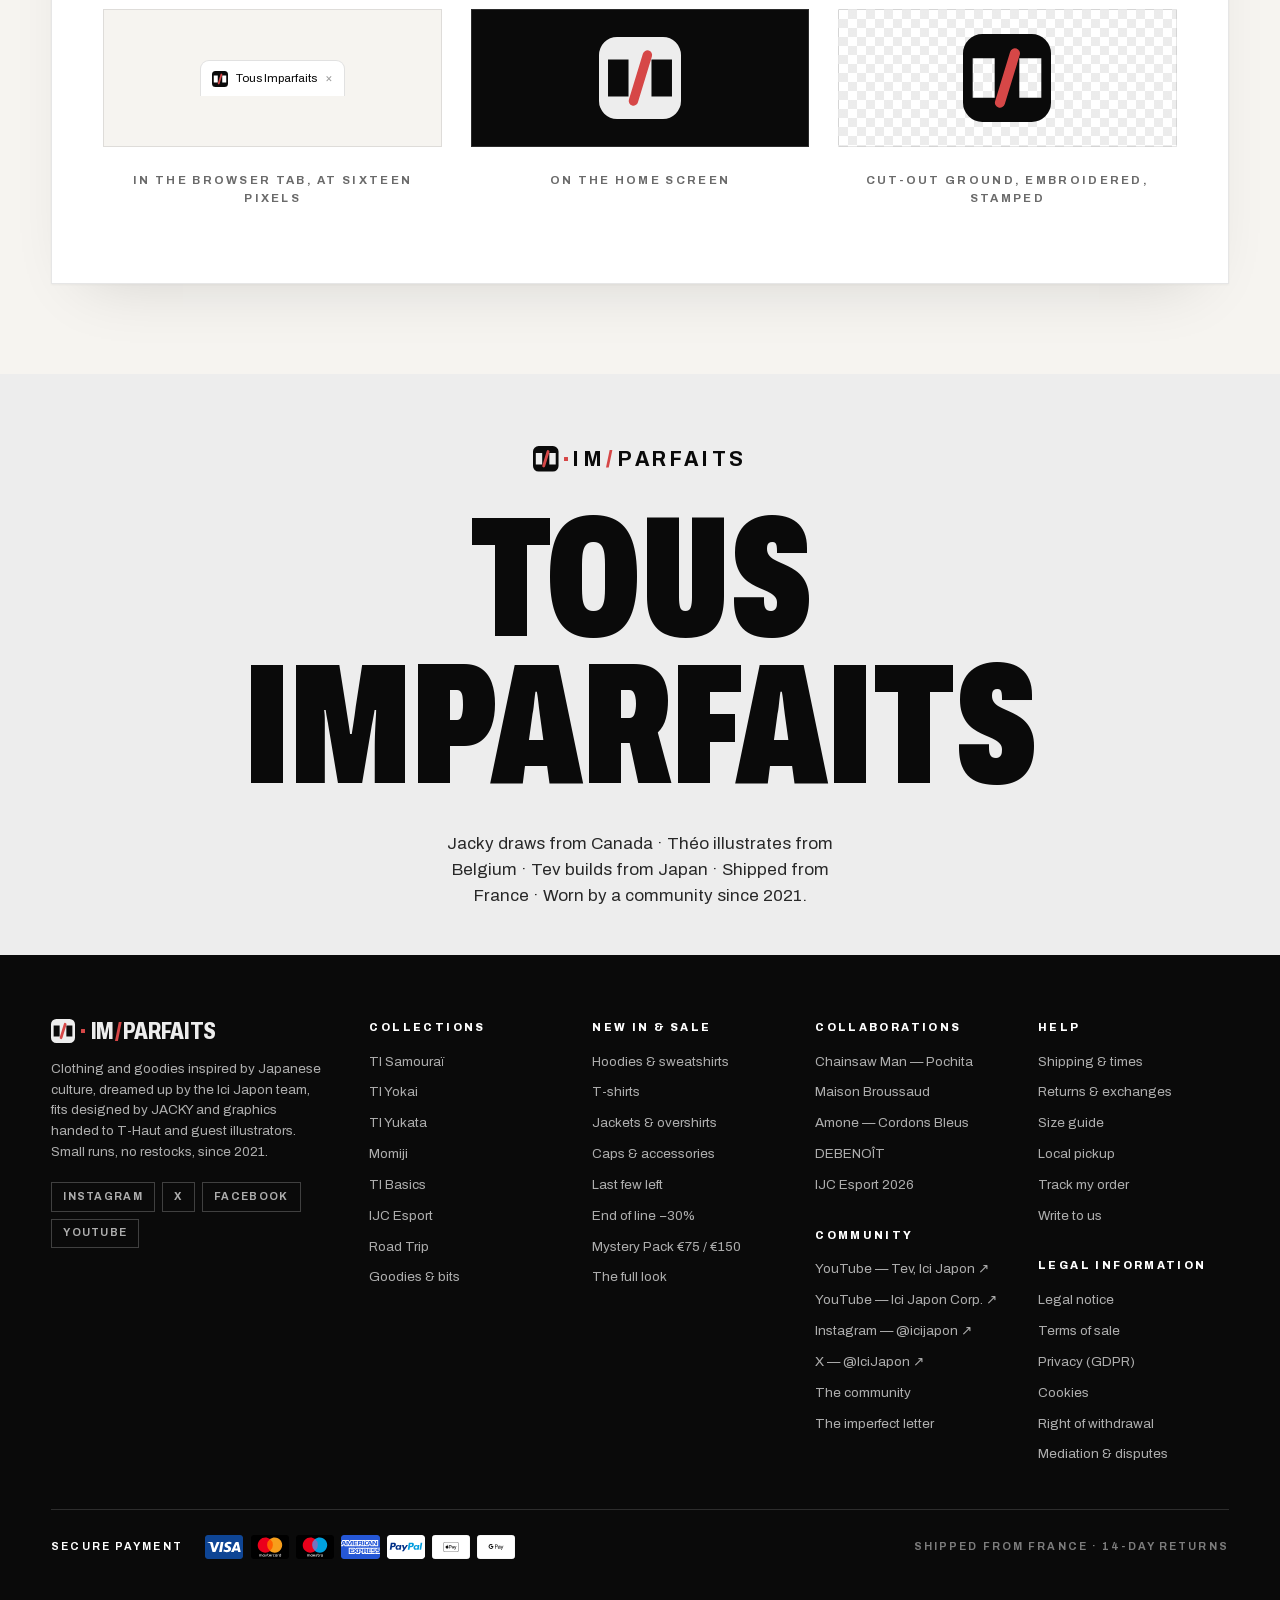
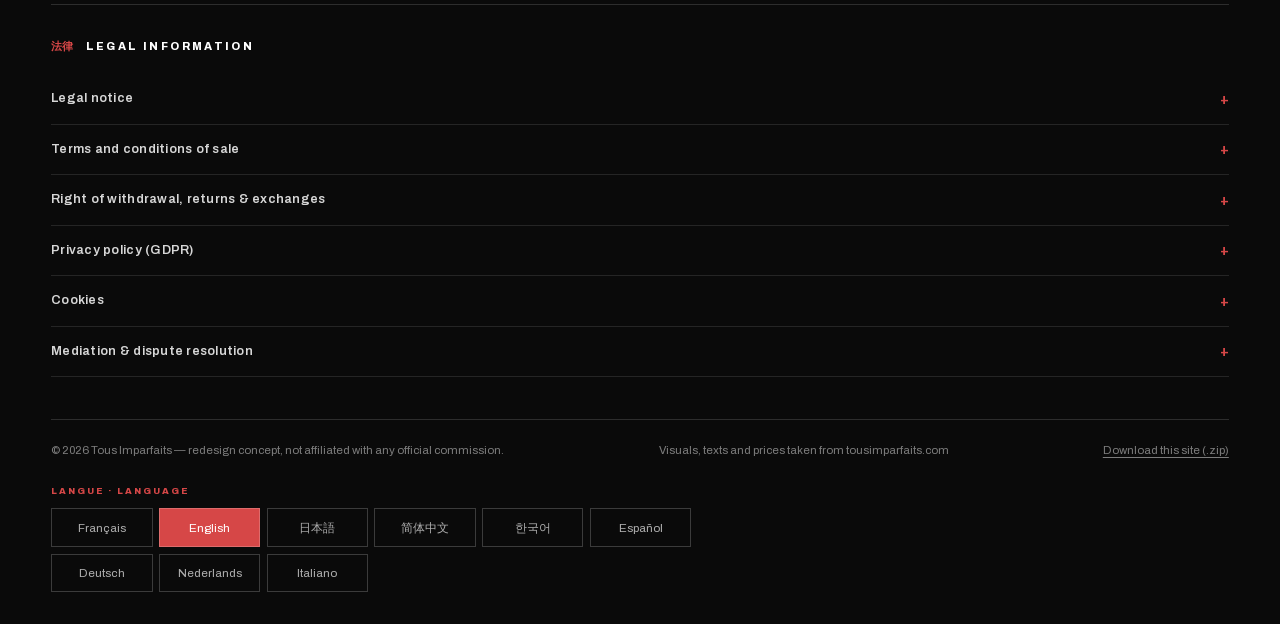
==== commit 8296cc59: "Rencontre : le nom parle apparait sous le logo Entre le lockup et la signature Ici Japon Corp., l'an" ====
--- a/index.html
+++ b/index.html
@@ -35,7 +35,7 @@
 <link rel="preload" href="assets/veste-yokai-beige-2.webp" as="image" fetchpriority="high">
 <link rel="stylesheet" href="styles.css?v=26">
 <link rel="stylesheet" href="assets/tilogo.css?v=4">
-<link rel="stylesheet" href="assets/rebanim.css?v=4">
+<link rel="stylesheet" href="assets/rebanim.css?v=5">
 <script type="application/ld+json">
 {"@context":"https://schema.org","@graph":[
 {"@type":"Organization","@id":"https://paulfleury.com/ti/#org","name":"Tous Imparfaits","url":"https://paulfleury.com/ti/","logo":"https://paulfleury.com/ti/assets/logo.webp","email":"tousimparfaits@gmail.com","foundingDate":"2021","description":"Vêtements et goodies inspirés de la culture japonaise, imaginés par la team Ici Japon.","address":{"@type":"PostalAddress","streetAddress":"26 Avenue Christian Doppler, Bat D5","postalCode":"77700","addressLocality":"Bailly-Romainvilliers","addressCountry":"FR"},"sameAs":["https://www.instagram.com/icijapon/","https://x.com/IciJapon"]},
@@ -972,6 +972,10 @@
       <div class="rebanim" id="rebanim" translate="no" aria-hidden="true" data-rebanim data-reb-hdr>
         <span class="rebanim__badge"><svg viewBox="0 0 100 100" fill="none" aria-hidden="true" focusable="false"><path fill="currentColor" fill-rule="evenodd" d="M22 0H78A22 22 0 0 1 100 22V78A22 22 0 0 1 78 100H22A22 22 0 0 1 0 78V22A22 22 0 0 1 22 0ZM11 27.5H36V72.5H11ZM64 27.5H89V72.5H64Z"/><path d="M59 22 42 78" stroke="#d64747" stroke-width="11.5" stroke-linecap="round"/></svg></span><span class="rebanim__dot" aria-hidden="true"><i></i></span><span class="rebanim__tous"><i>Tous</i></span><span class="rebanim__im">Im</span><span class="rebanim__sl"><i>/</i></span><span class="rebanim__pf">parfaits</span>
       </div>
+      <div class="rebnom" translate="no" aria-hidden="true" data-rebnom>
+        <span class="rebnom__r" aria-hidden="true"></span>
+        <span class="rebnom__t">Tous Imparfaits</span>
+      </div>
       <div class="rebijc" id="rebijc" aria-hidden="true" data-rebijc>
         <span class="rebijc__r" aria-hidden="true"></span>
         <span class="rebijc__t">Une initiative d’<b>Ici Japon Corp.</b></span>
@@ -1782,10 +1786,10 @@
 </div>
 
 <script src="assets/tilogo.js?v=3" defer></script>
-<script src="assets/rebanim.js?v=3" defer></script>
+<script src="assets/rebanim.js?v=4" defer></script>
 <script src="app.js?v=25"></script>
 <script src="assets/contact.js?v=25" defer></script>
-<script src="assets/i18n.js?v=25" defer></script>
+<script src="assets/i18n.js?v=26" defer></script>
 <script src="assets/theme.js?v=26" defer></script>
 </body>
 </html>
--- a/assets/rebanim.css
+++ b/assets/rebanim.css
@@ -9,6 +9,30 @@
   gap: clamp(1.1rem, 3.4vh, 2.6rem);
 }
 @media (max-width: 620px) { .rebframe { aspect-ratio: 4 / 3; } }
+
+/* ── le nom parle, entre le logo et la signature ─────────────────────────── */
+.rebnom {
+  display: flex; flex-direction: column; align-items: center;
+  gap: clamp(.5rem, 1.5vh, .95rem);
+  opacity: 0; transform: translateY(9px);
+  transition: opacity .55s var(--ease, cubic-bezier(.16, .84, .32, 1)), transform .65s var(--ease, cubic-bezier(.16, .84, .32, 1));
+}
+.rebanim.is-p5 ~ .rebnom, .rebnom.is-on { opacity: 1; transform: none; }
+.rebnom__r {
+  display: block; flex: none; height: 1px; background: rgba(var(--ink-rgb), .28);
+  width: 0; transition: width .68s var(--ease, cubic-bezier(.16, .84, .32, 1)) .1s;
+}
+.rebnom.is-on .rebnom__r { width: clamp(30px, 7vw, 68px); }
+.rebnom__t {
+  font-family: 'ArchivoVar', 'Archivo', system-ui, sans-serif;
+  font-variation-settings: 'wdth' 90, 'wght' 700;
+  text-transform: uppercase; font-size: clamp(.62rem, 1.7vw, 1rem);
+  letter-spacing: .26em; padding-left: .13em;
+  color: var(--mut, var(--grey)); white-space: nowrap;
+}
+@media (prefers-reduced-motion: reduce) {
+  .rebnom, .rebnom__r { transition: none; }
+}
 
 /* ── la signature Ici Japon Corp., a la fin de la rencontre ──────────────── */
 .rebijc {
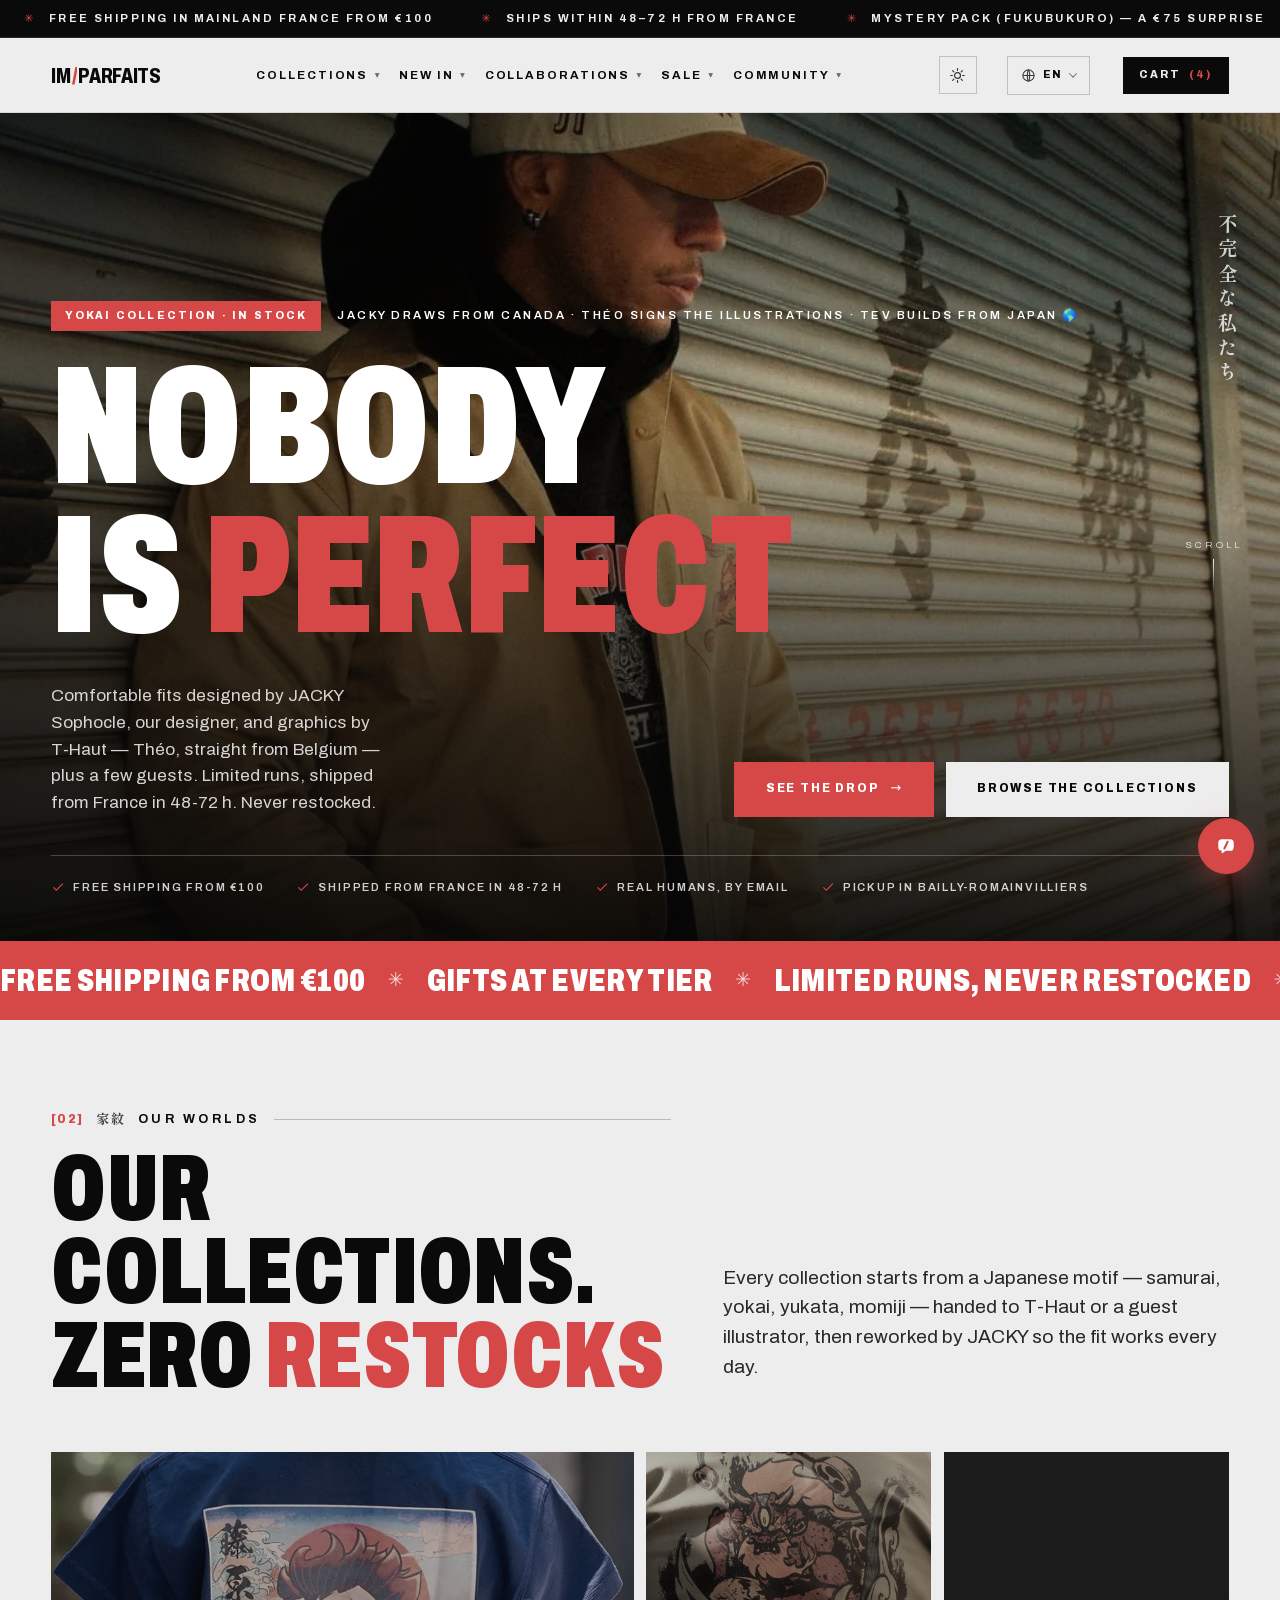
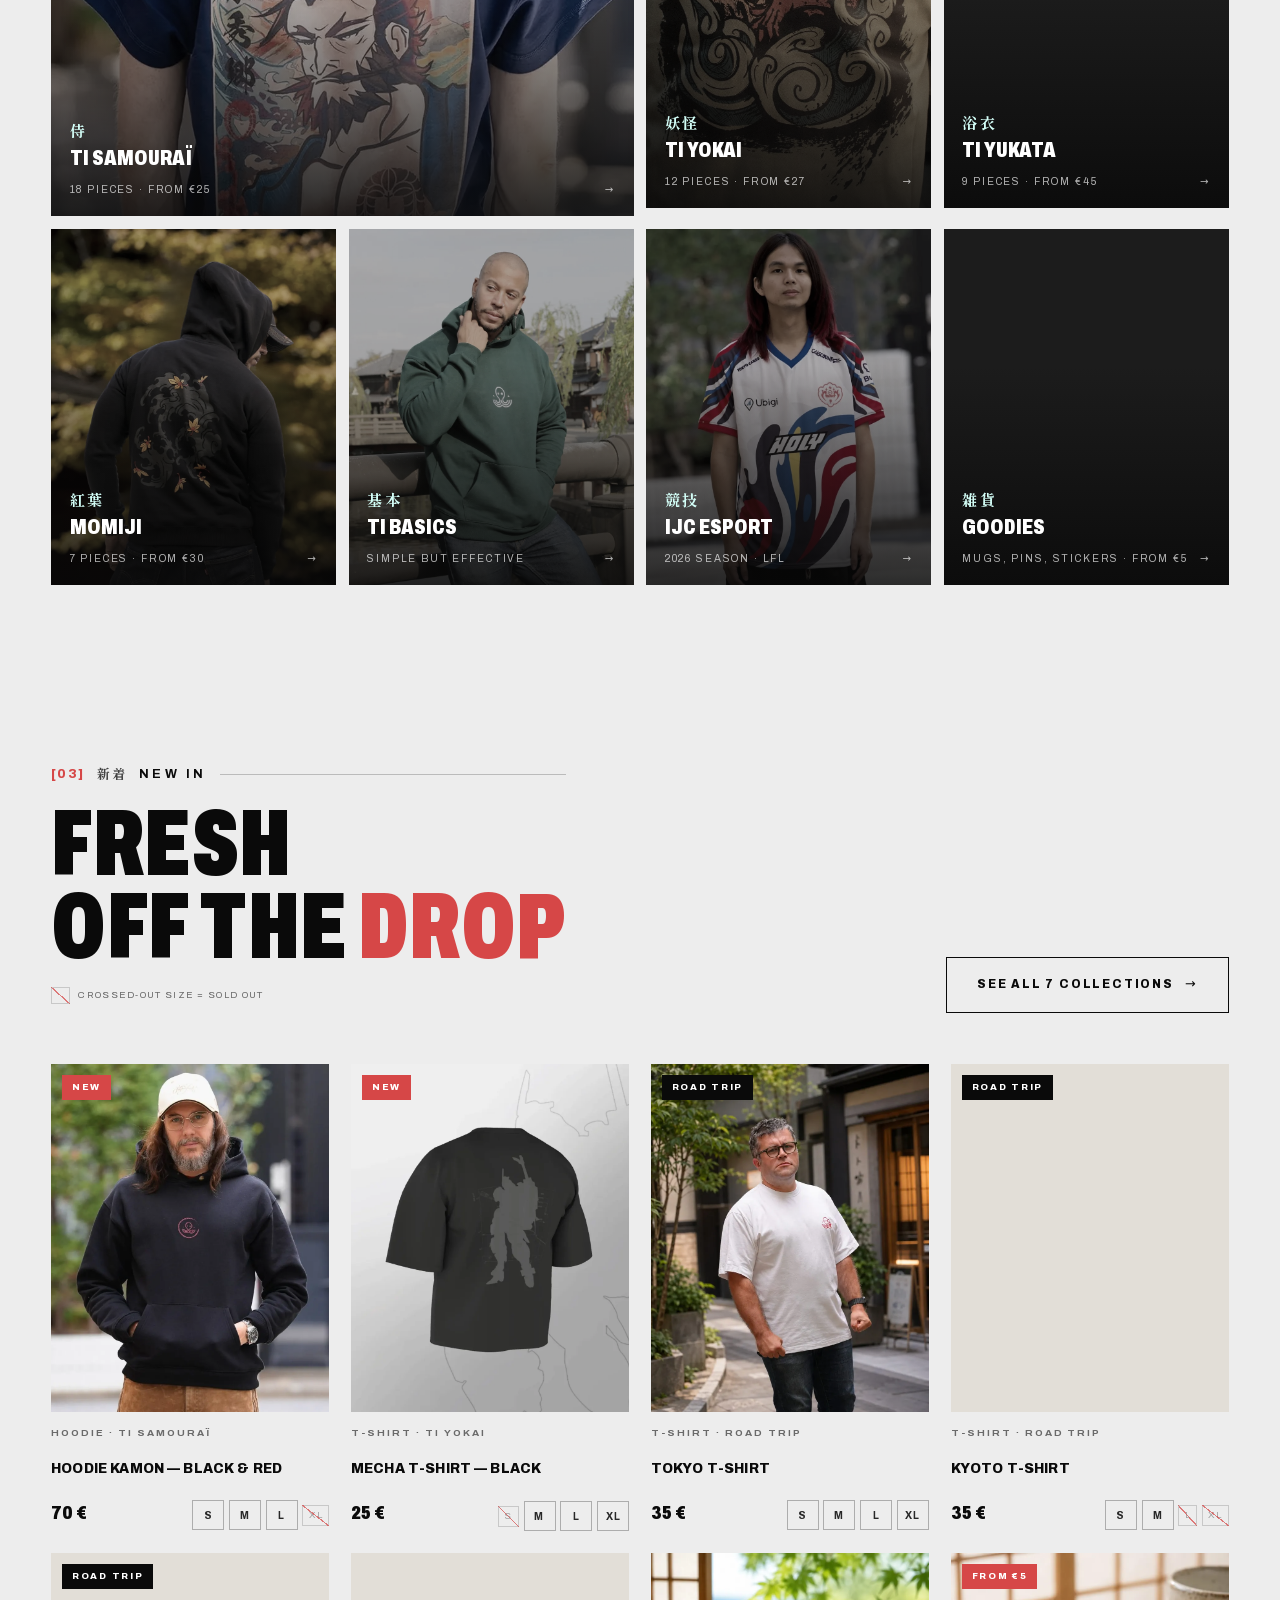
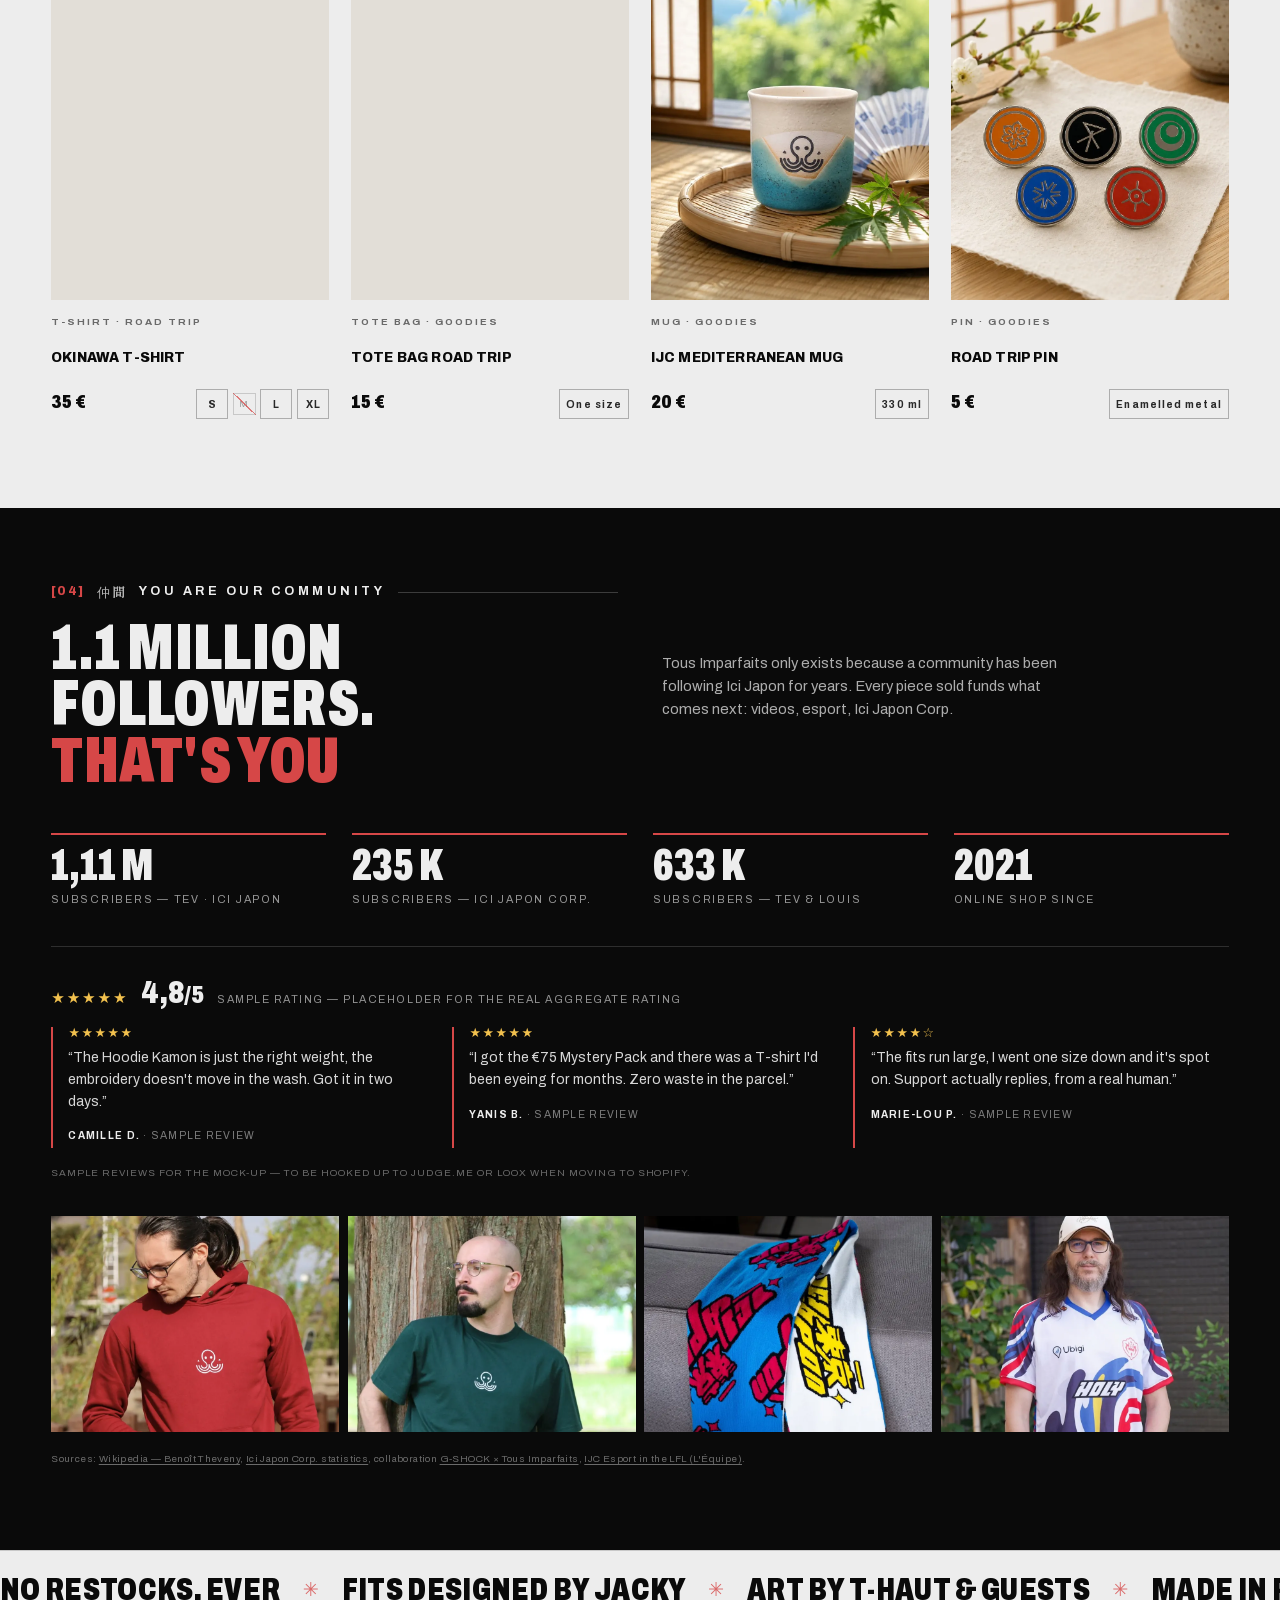
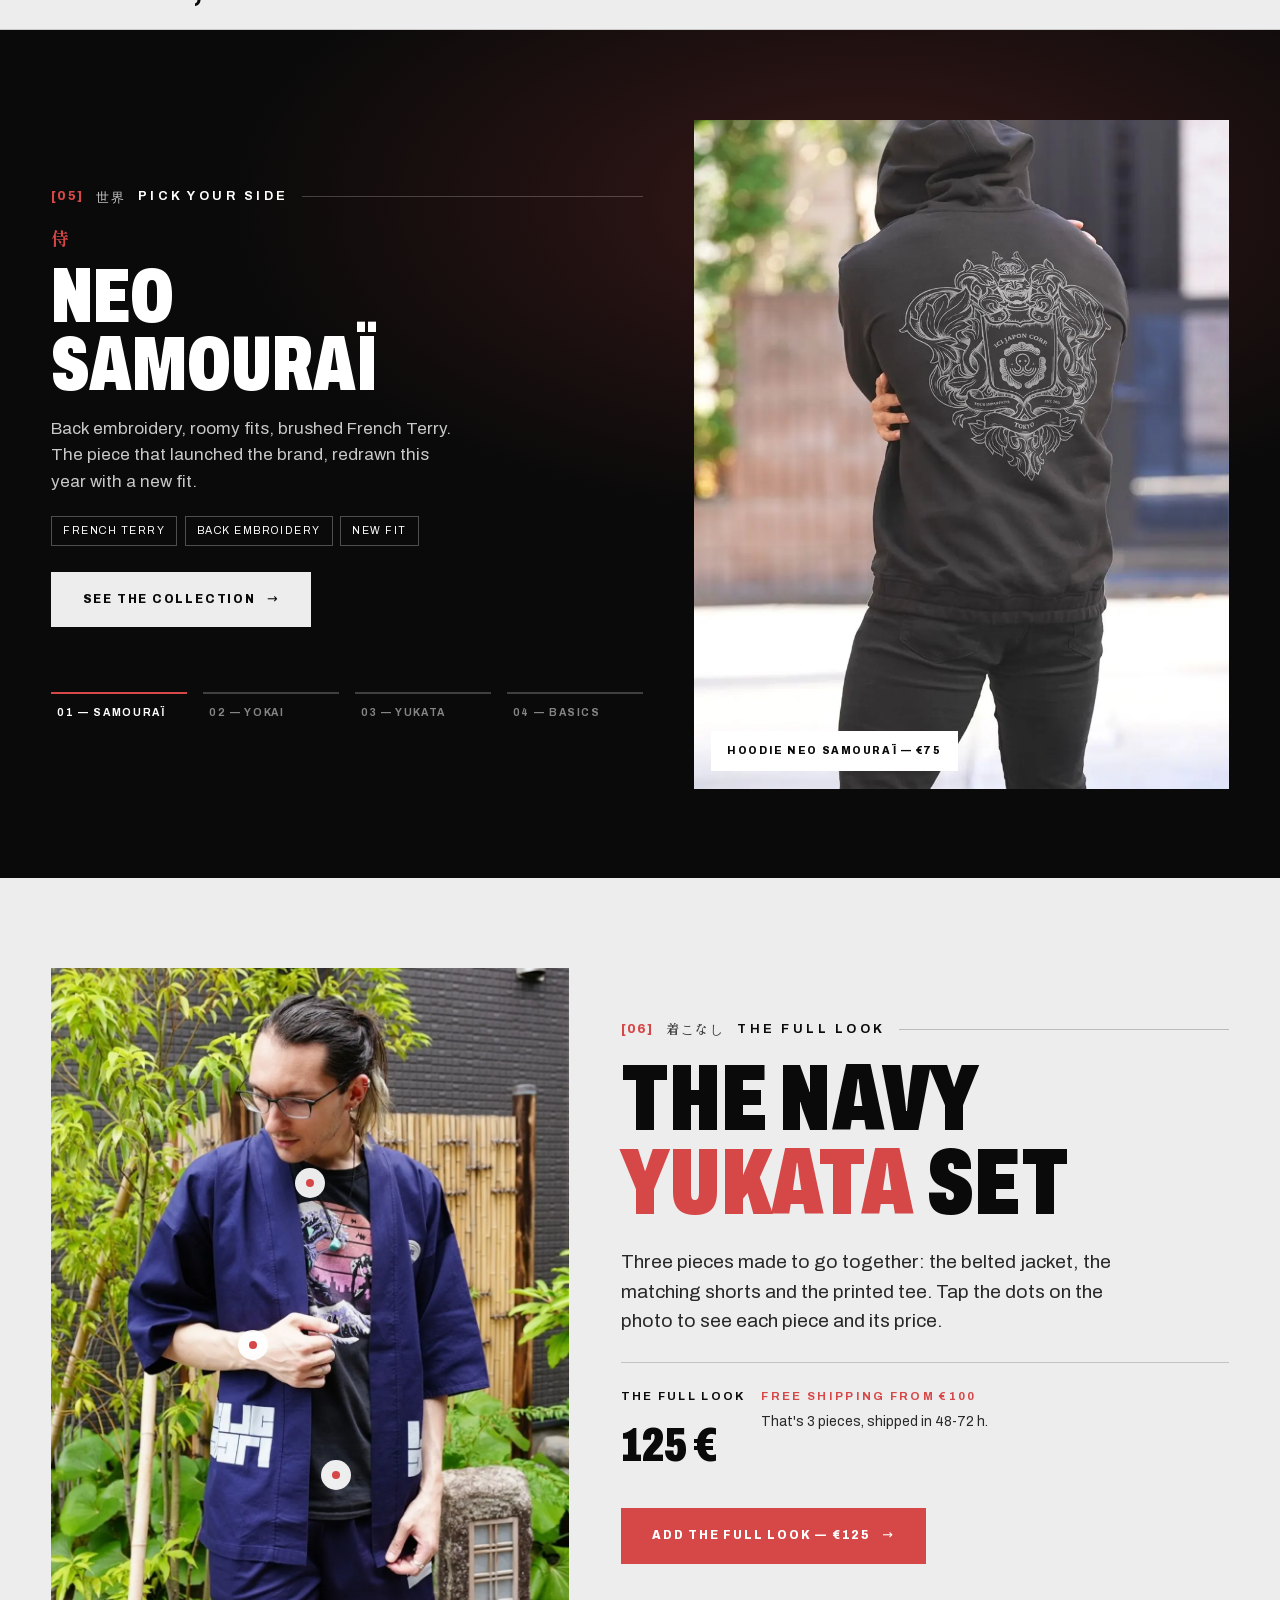
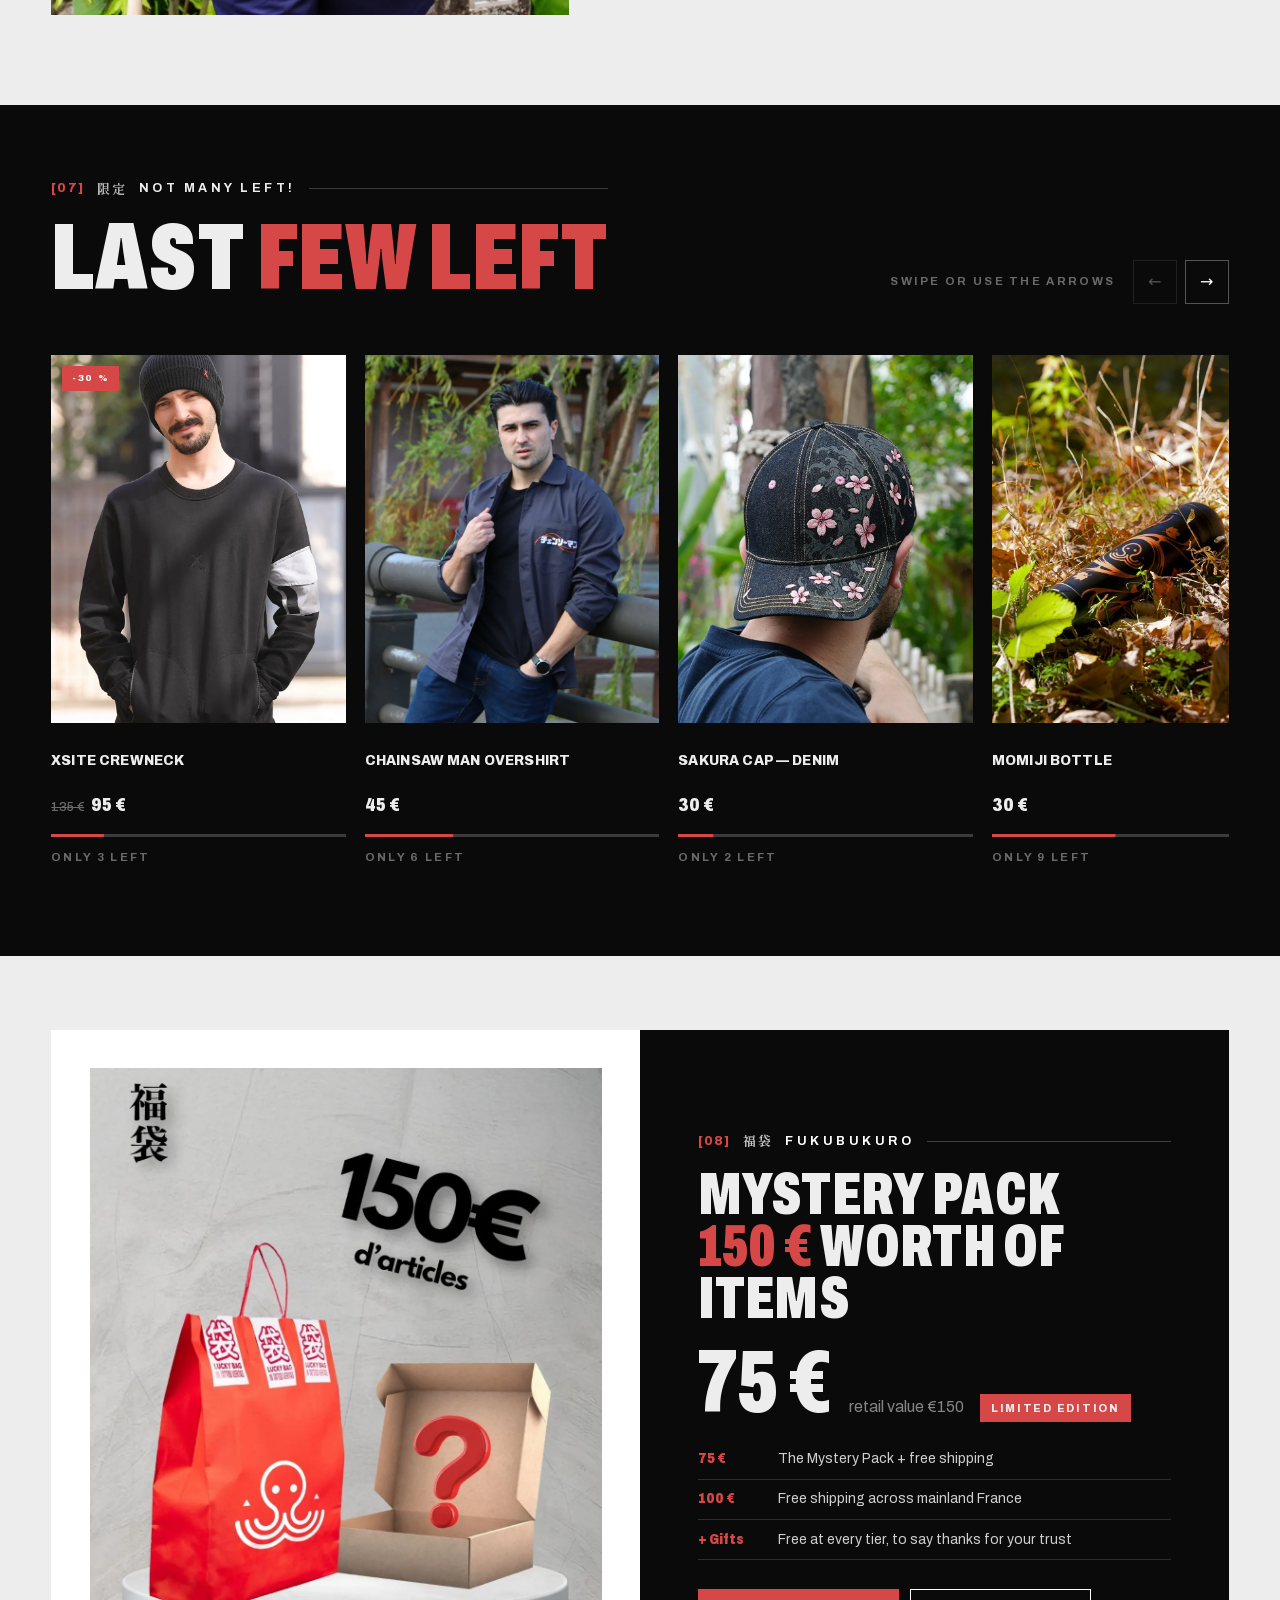
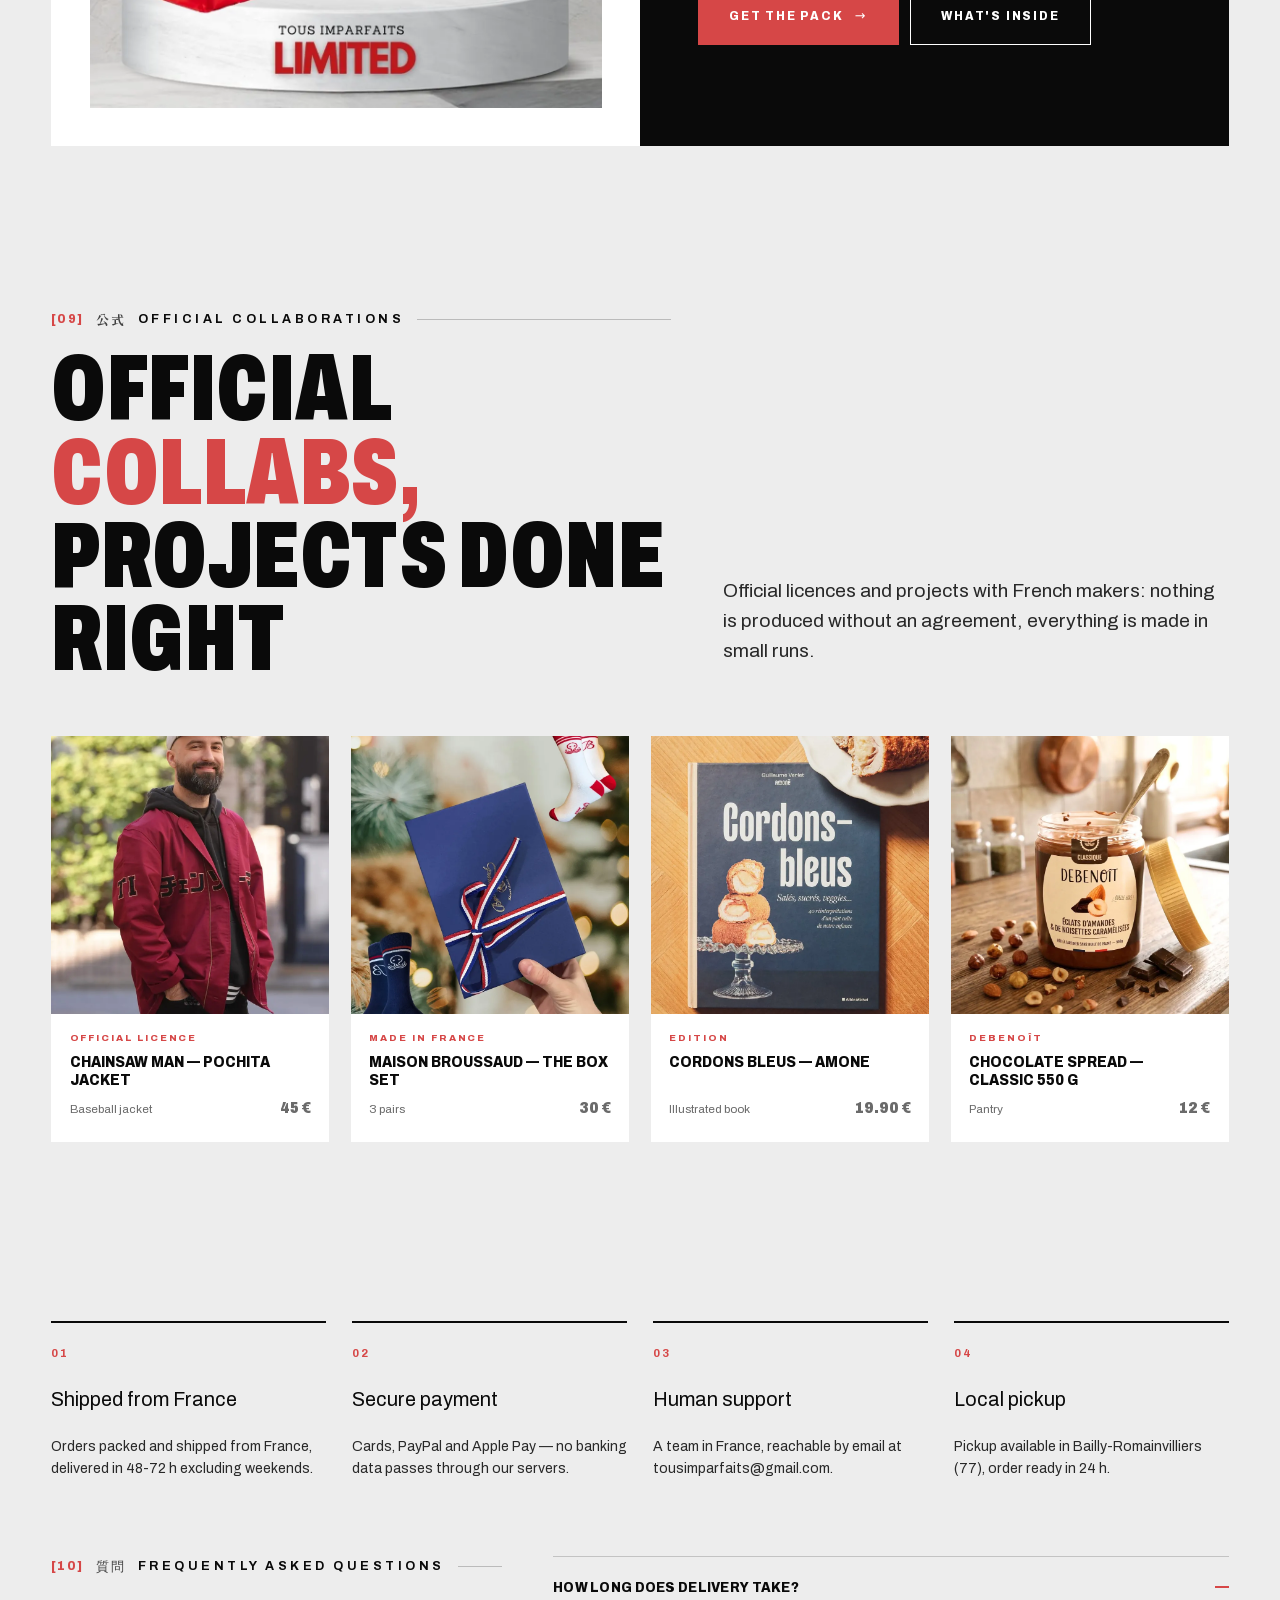
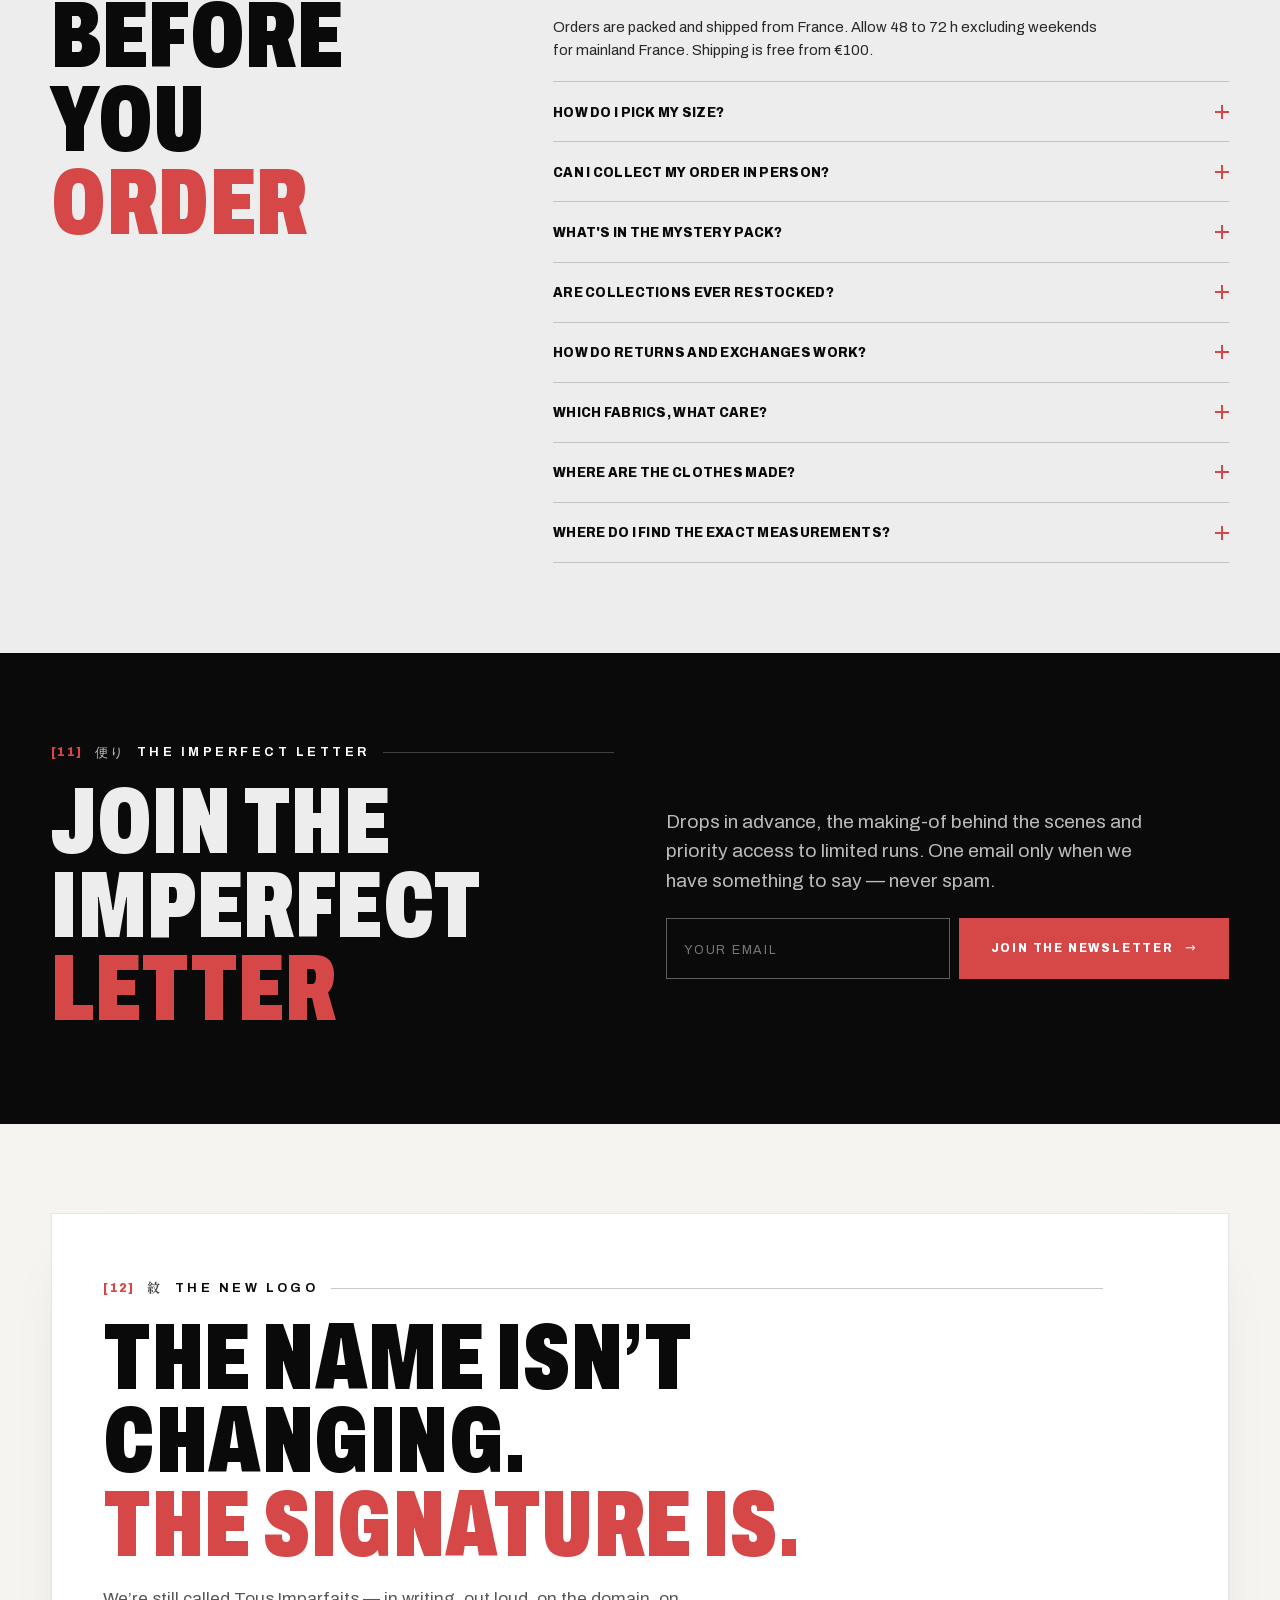
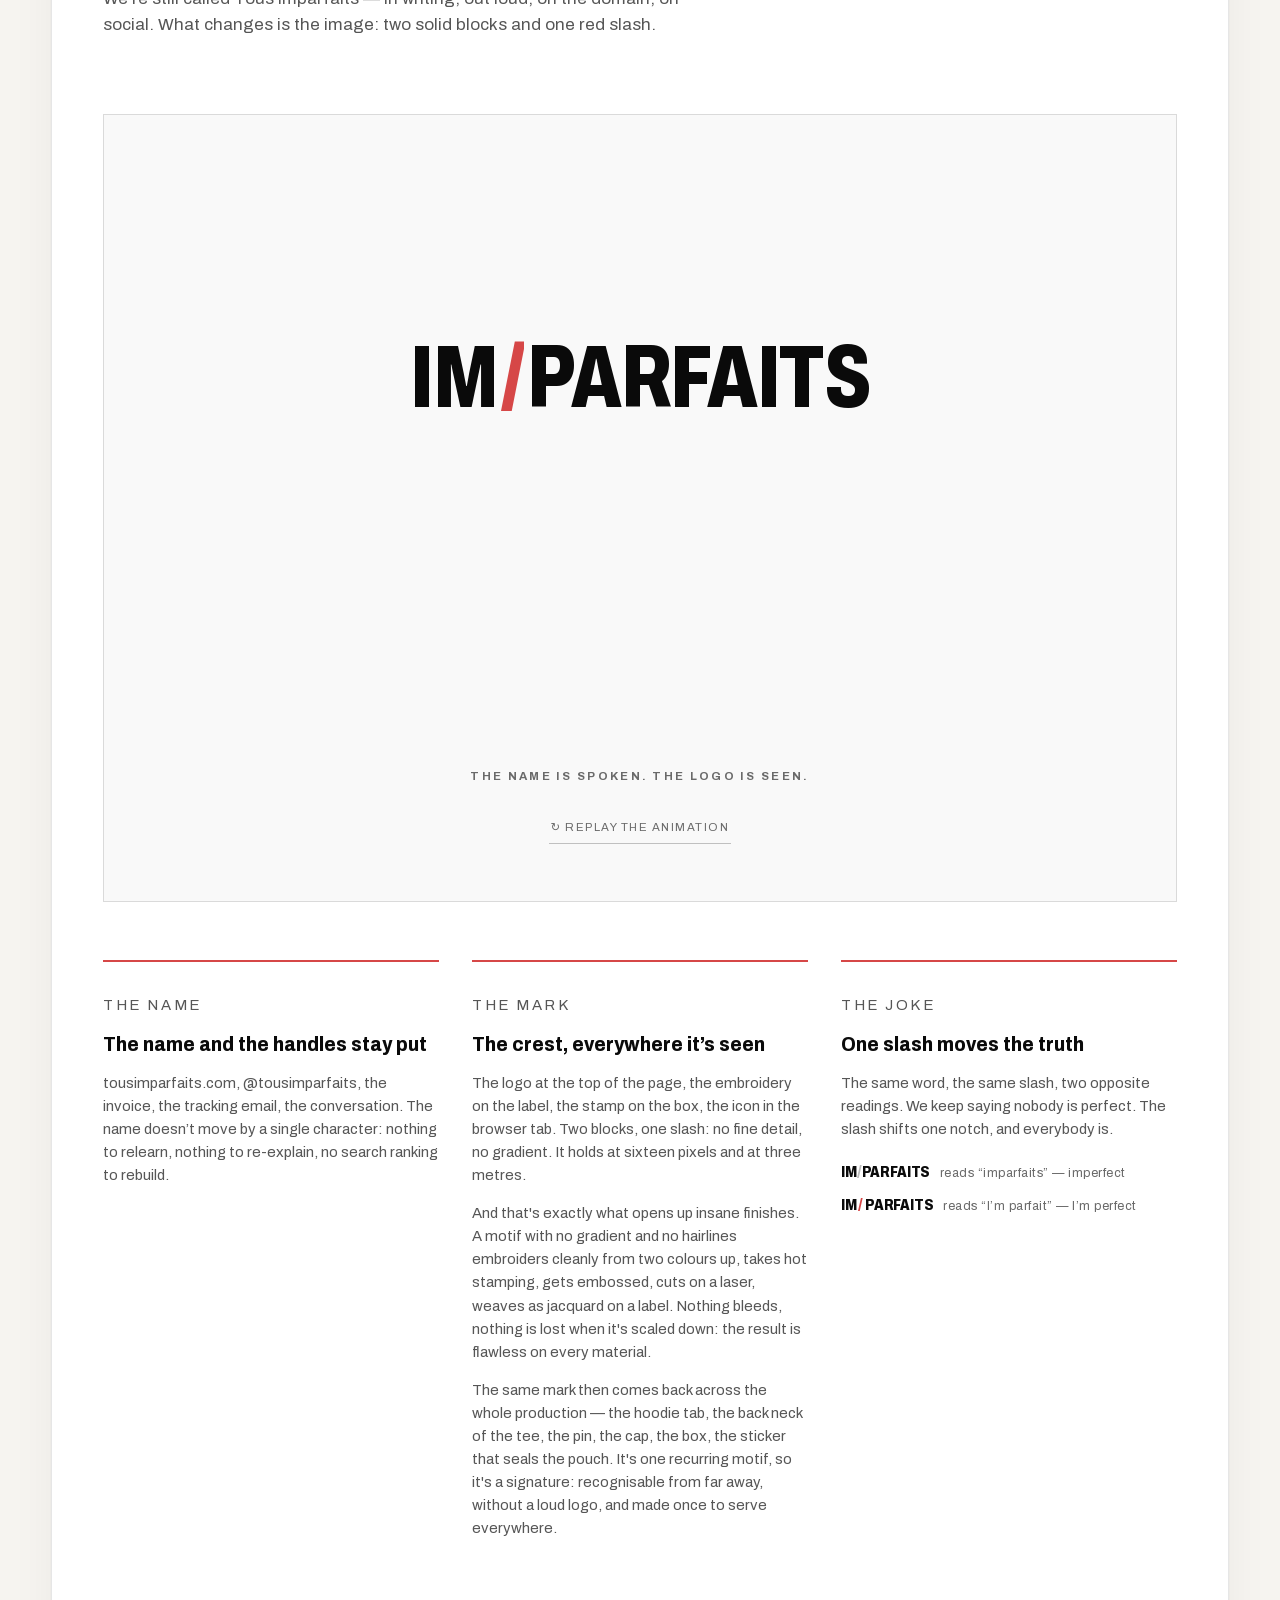
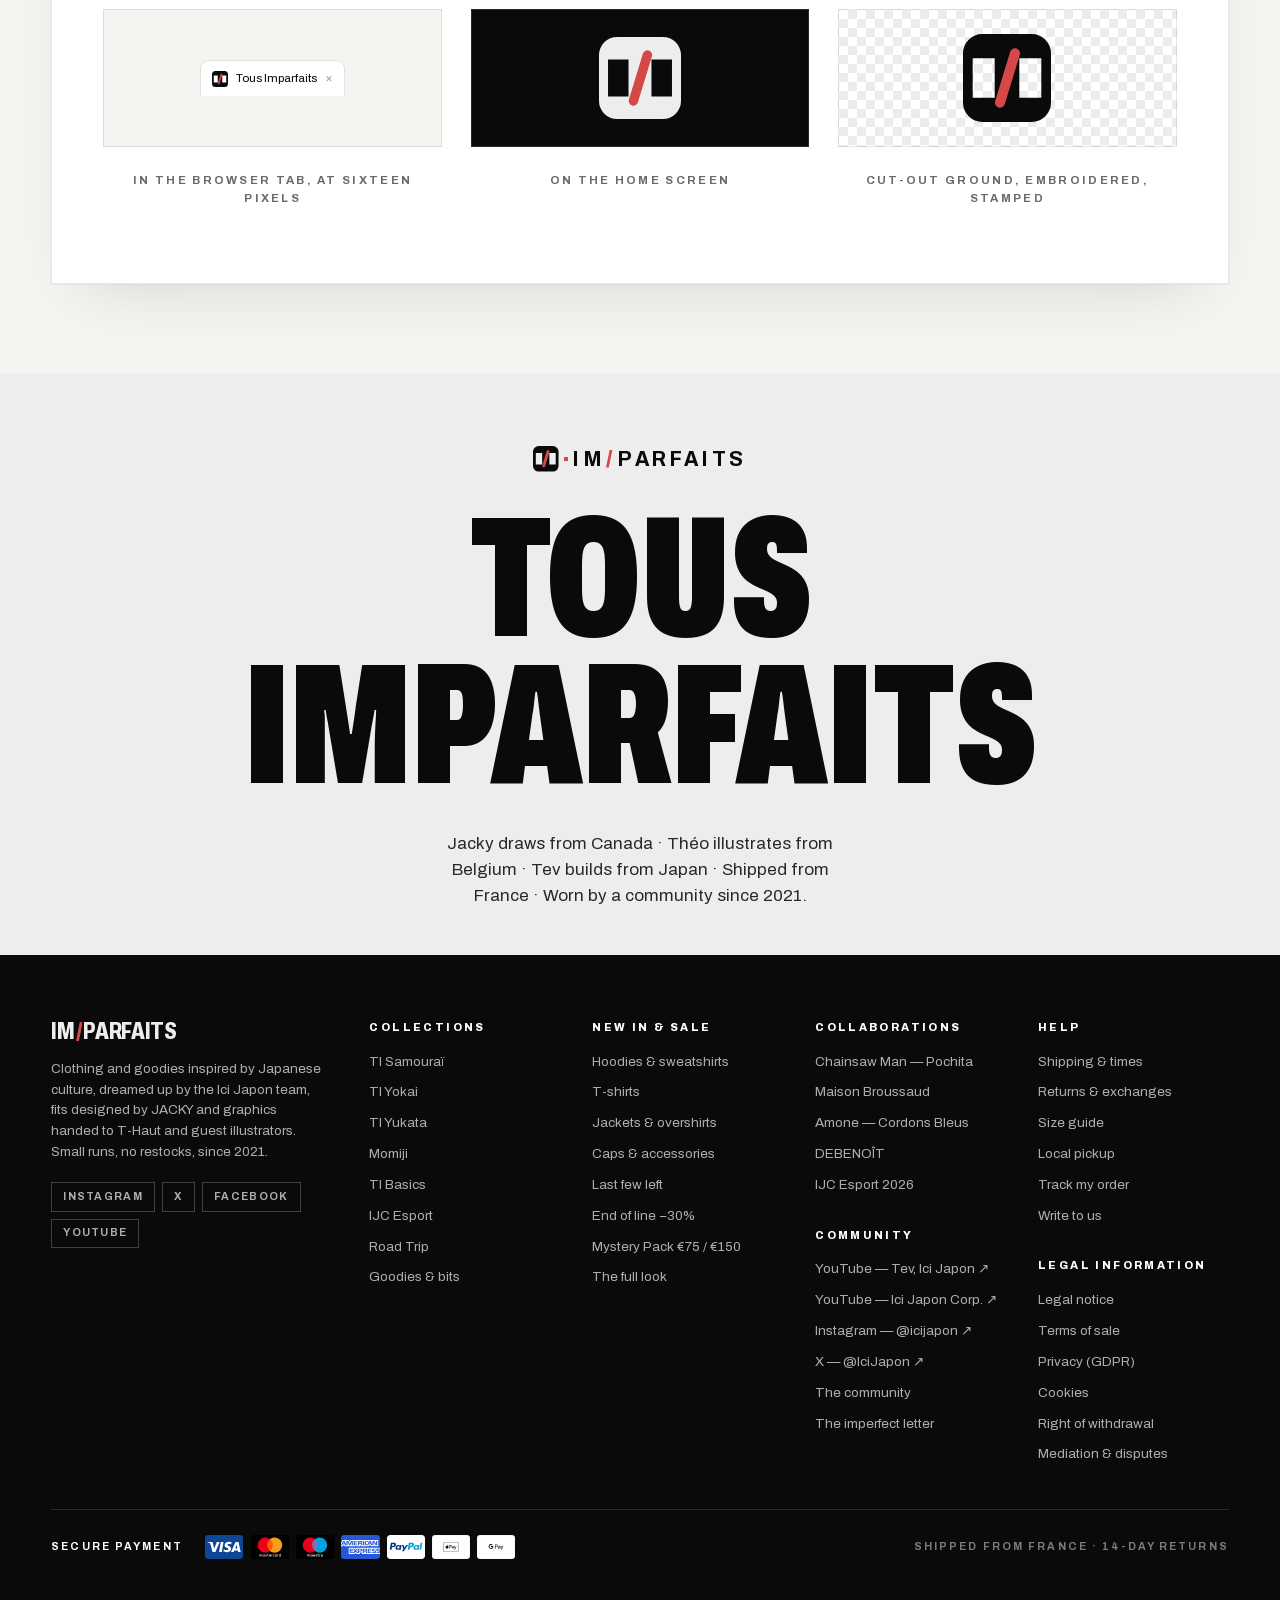
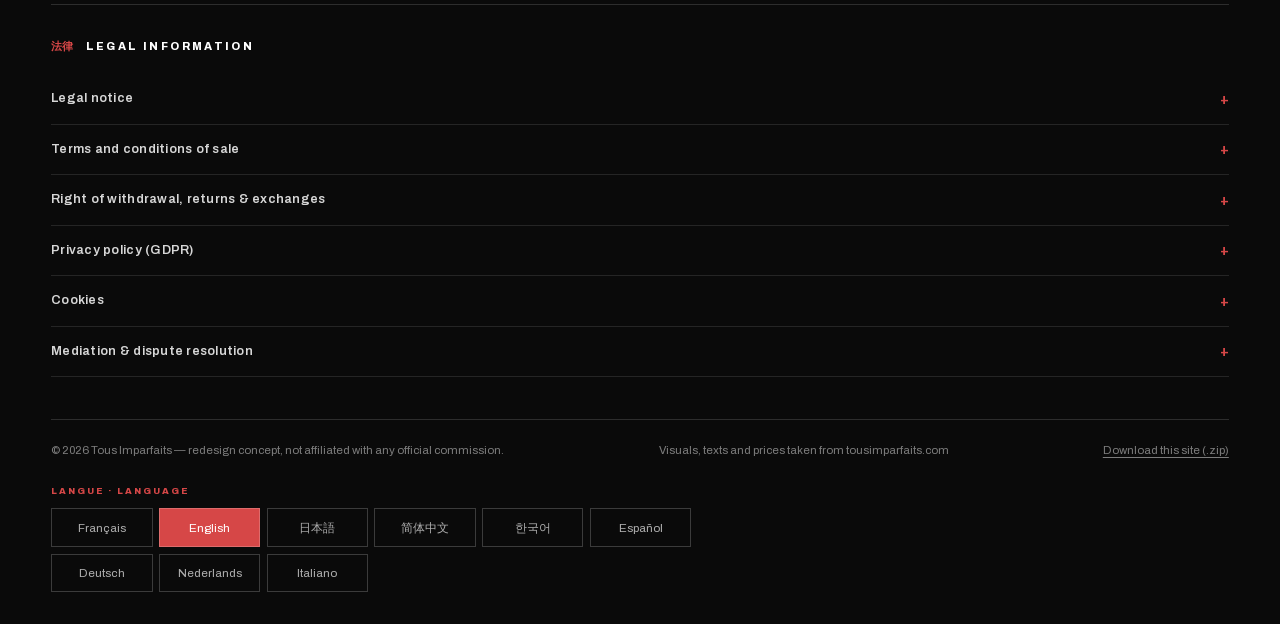
==== commit 27bf8738: "Favicon : declaration complete sur les trois pages Chrome ne demandait que le .ico et ignorait le SV" ====
--- a/index.html
+++ b/index.html
@@ -5,10 +5,12 @@
 <meta name="viewport" content="width=device-width, initial-scale=1">
 <title>Tous Imparfaits — Streetwear inspiré du Japon | Concept de refonte</title>
 <meta name="description" content="Tous Imparfaits : vêtements et goodies inspirés de la culture japonaise, coupes signées JACKY, graphismes signés par des artistes invités, expédiés de France. Livraison offerte dès 100 €, expédition 48–72 h depuis la France.">
-<link rel="icon" href="assets/favicon.svg?v=8" type="image/svg+xml">
-<link rel="icon" href="assets/icons/favicon.ico?v=8" sizes="16x16 32x32 48x48">
-<link rel="apple-touch-icon" href="assets/icons/apple-touch-icon.png?v=7">
-<link rel="manifest" href="assets/site.webmanifest?v=7">
+<link rel="icon" href="assets/favicon.svg?v=9" type="image/svg+xml">
+<link rel="icon" href="assets/icons/favicon.ico?v=9" sizes="16x16 32x32 48x48">
+  <link rel="icon" type="image/png" sizes="32x32" href="assets/icons/favicon-32.png?v=9">
+  <link rel="icon" type="image/png" sizes="16x16" href="assets/icons/favicon-16.png?v=9">
+<link rel="apple-touch-icon" href="assets/icons/apple-touch-icon.png?v=8">
+<link rel="manifest" href="assets/site.webmanifest?v=8">
 <meta name="theme-color" content="#0a0a0a">
 <script>/* thème posé avant le premier rendu : évite le flash clair */
 (function(){var k=null;try{k=window['local'+'Storage'].getItem('ti-theme')}catch(e){}
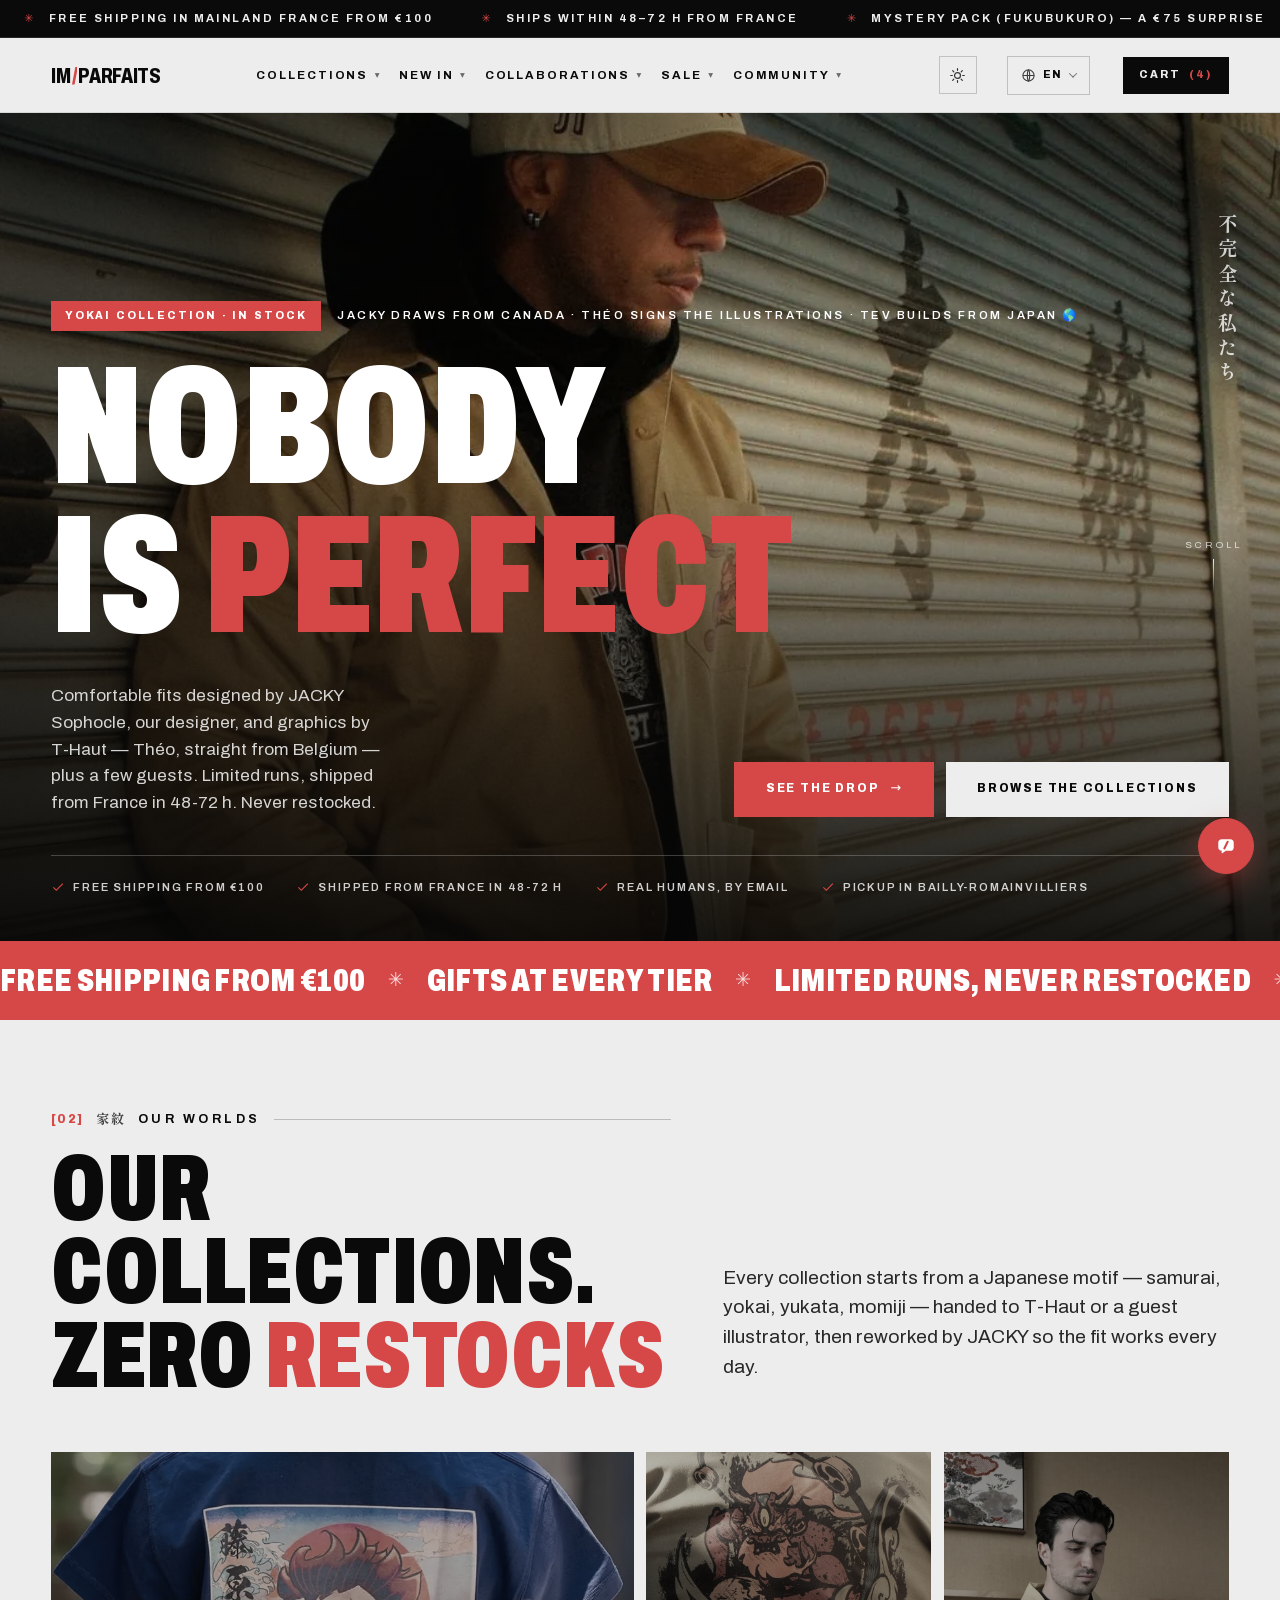
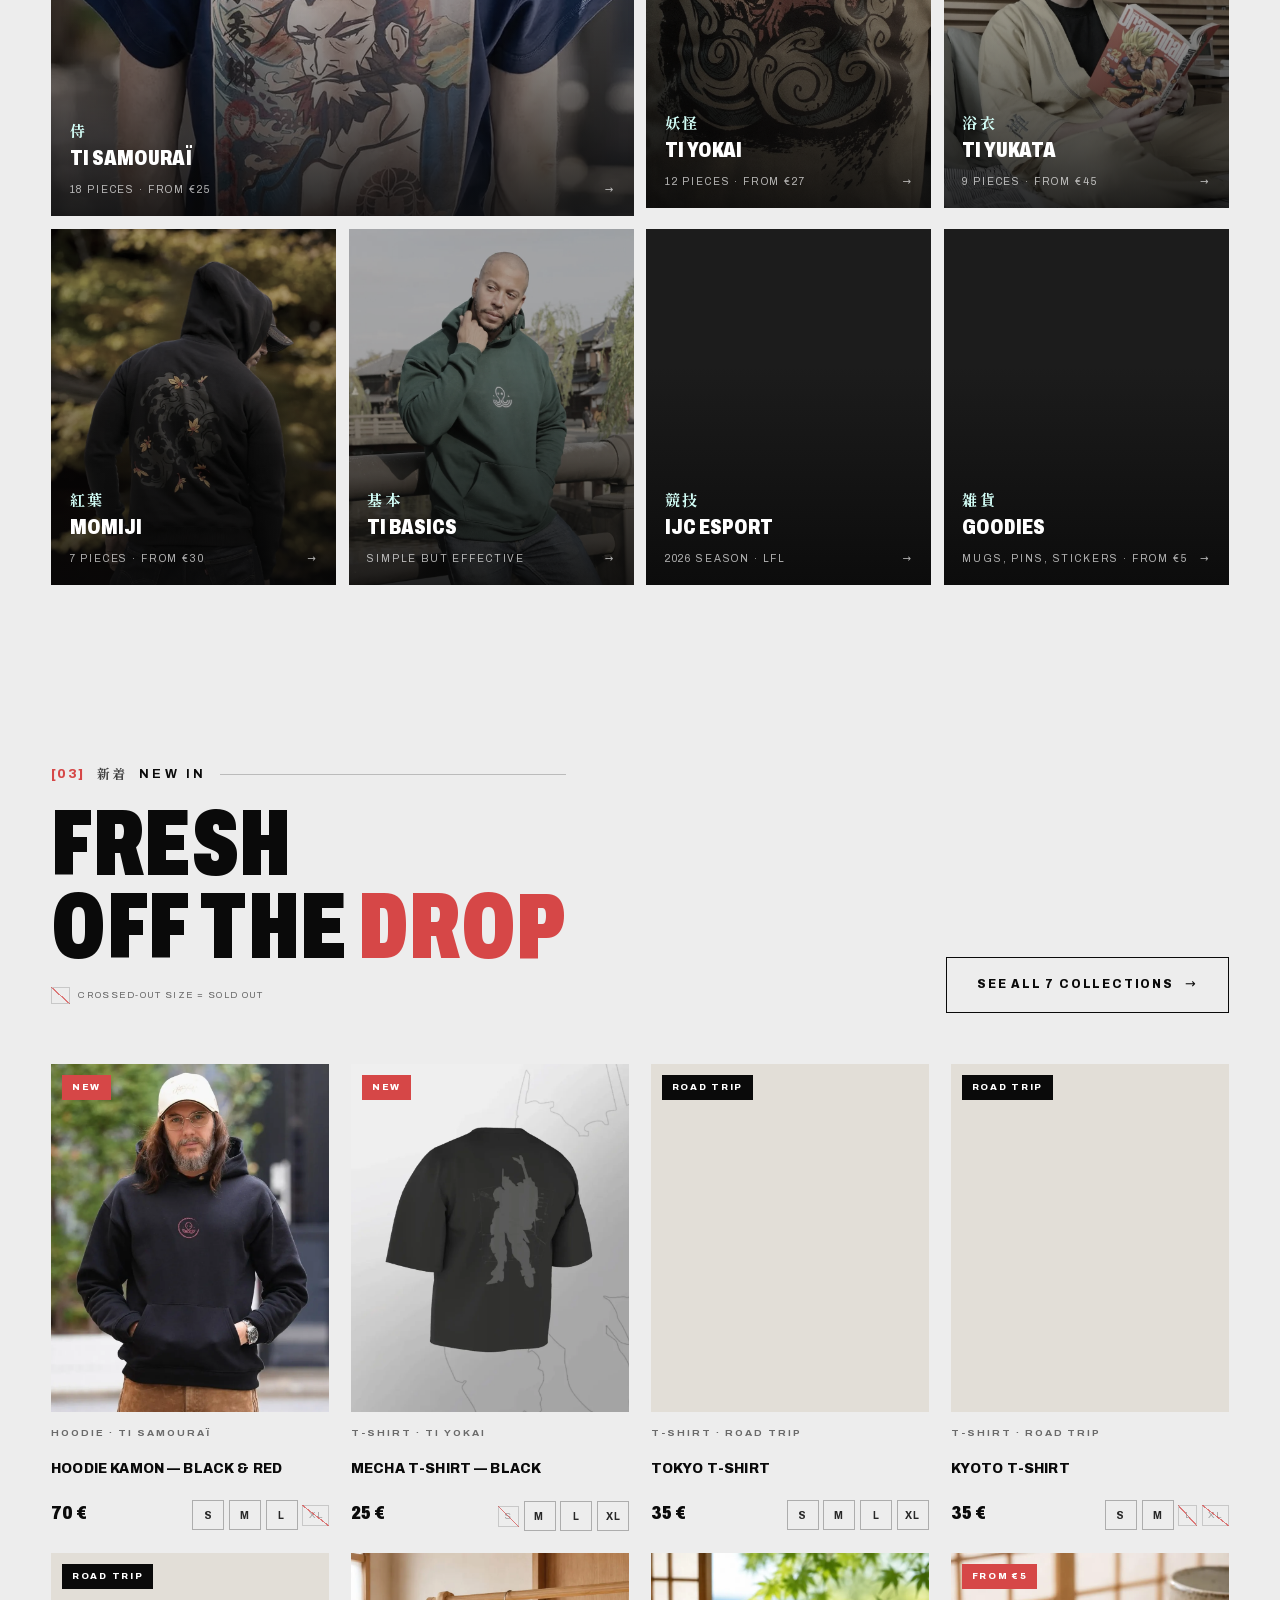
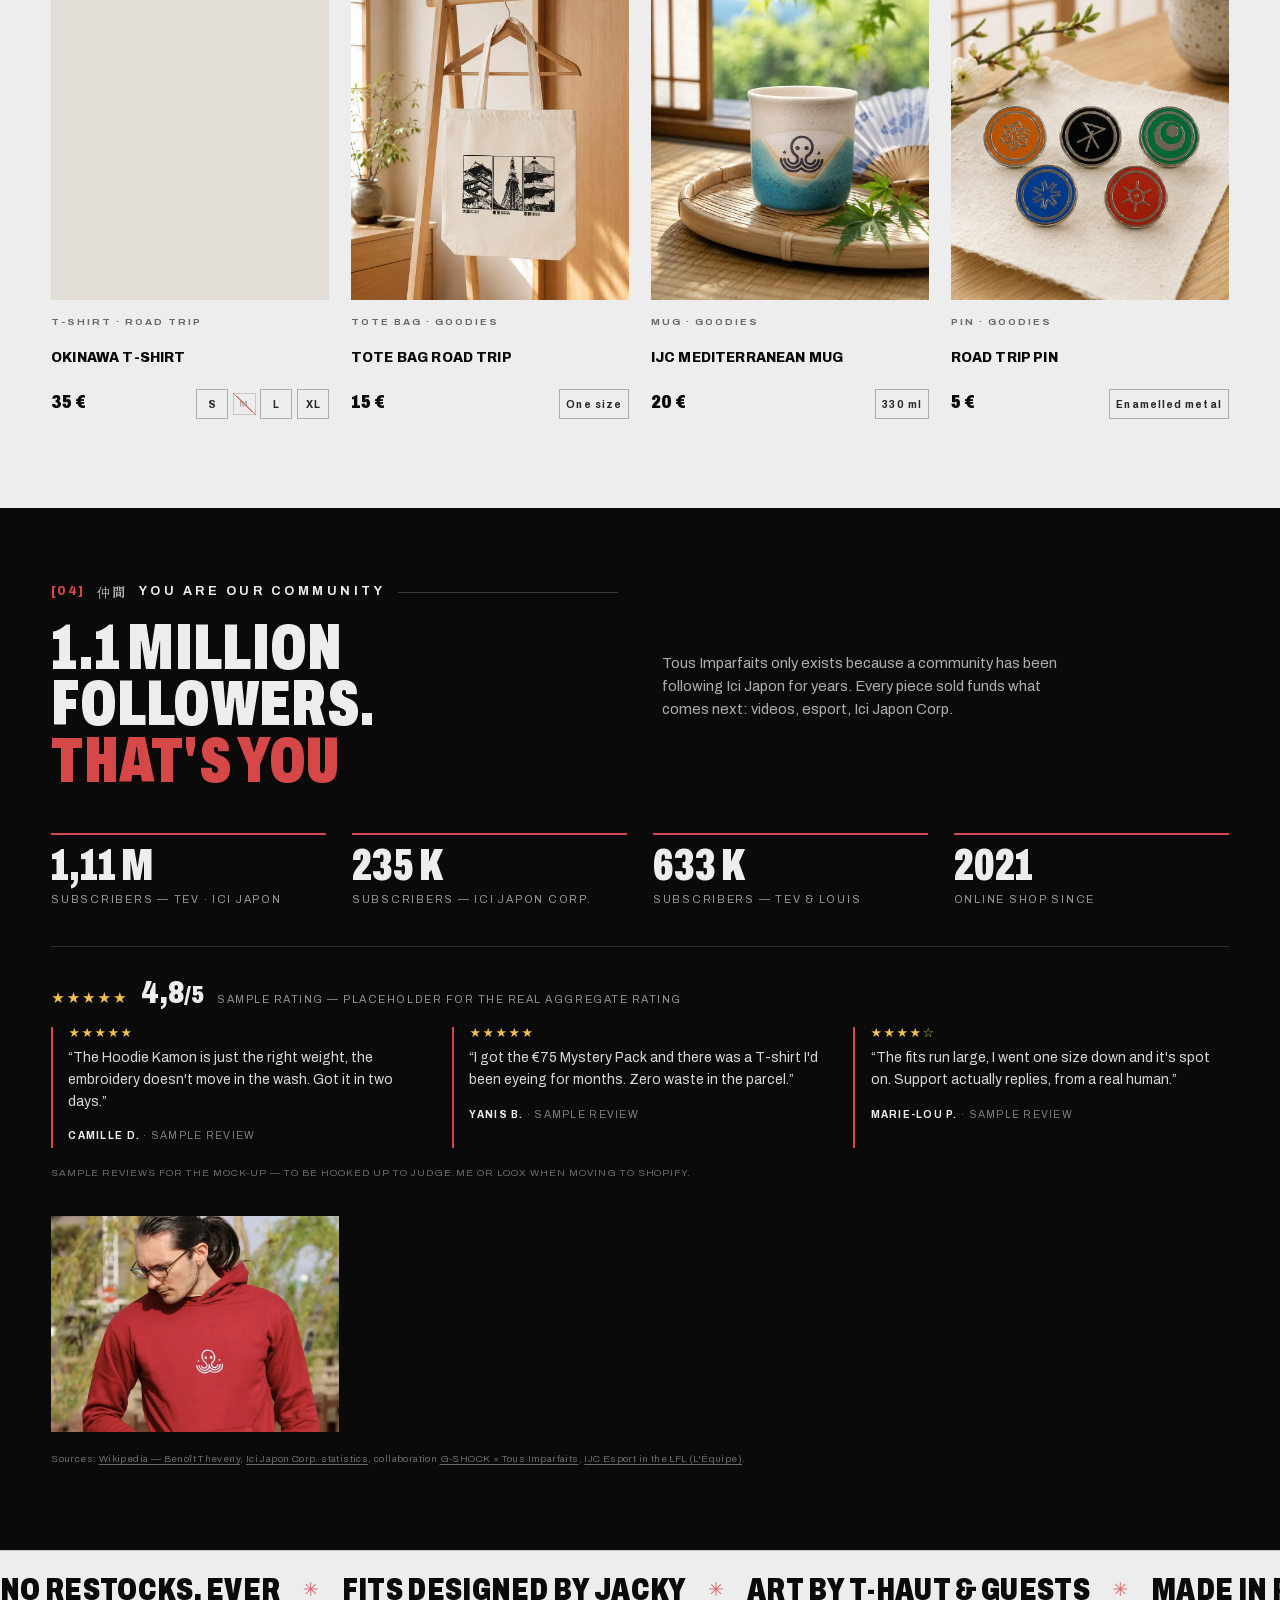
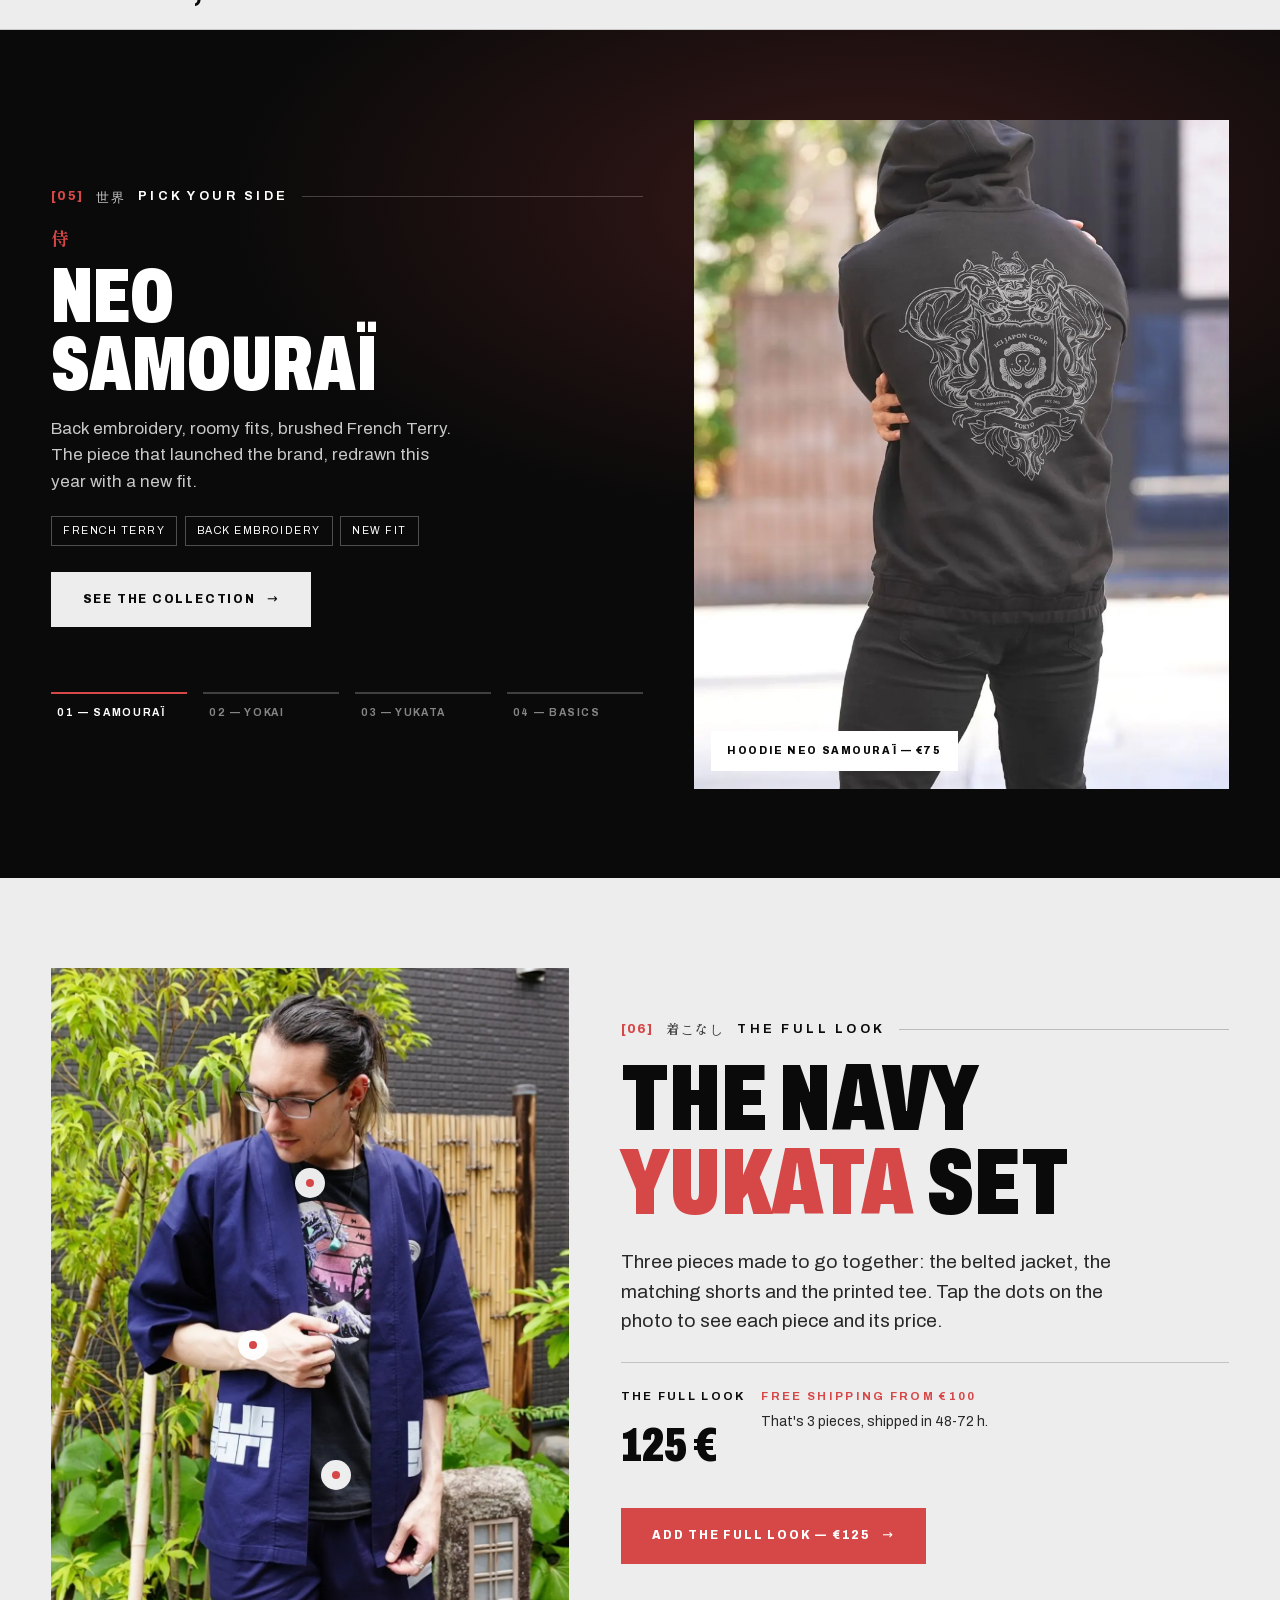
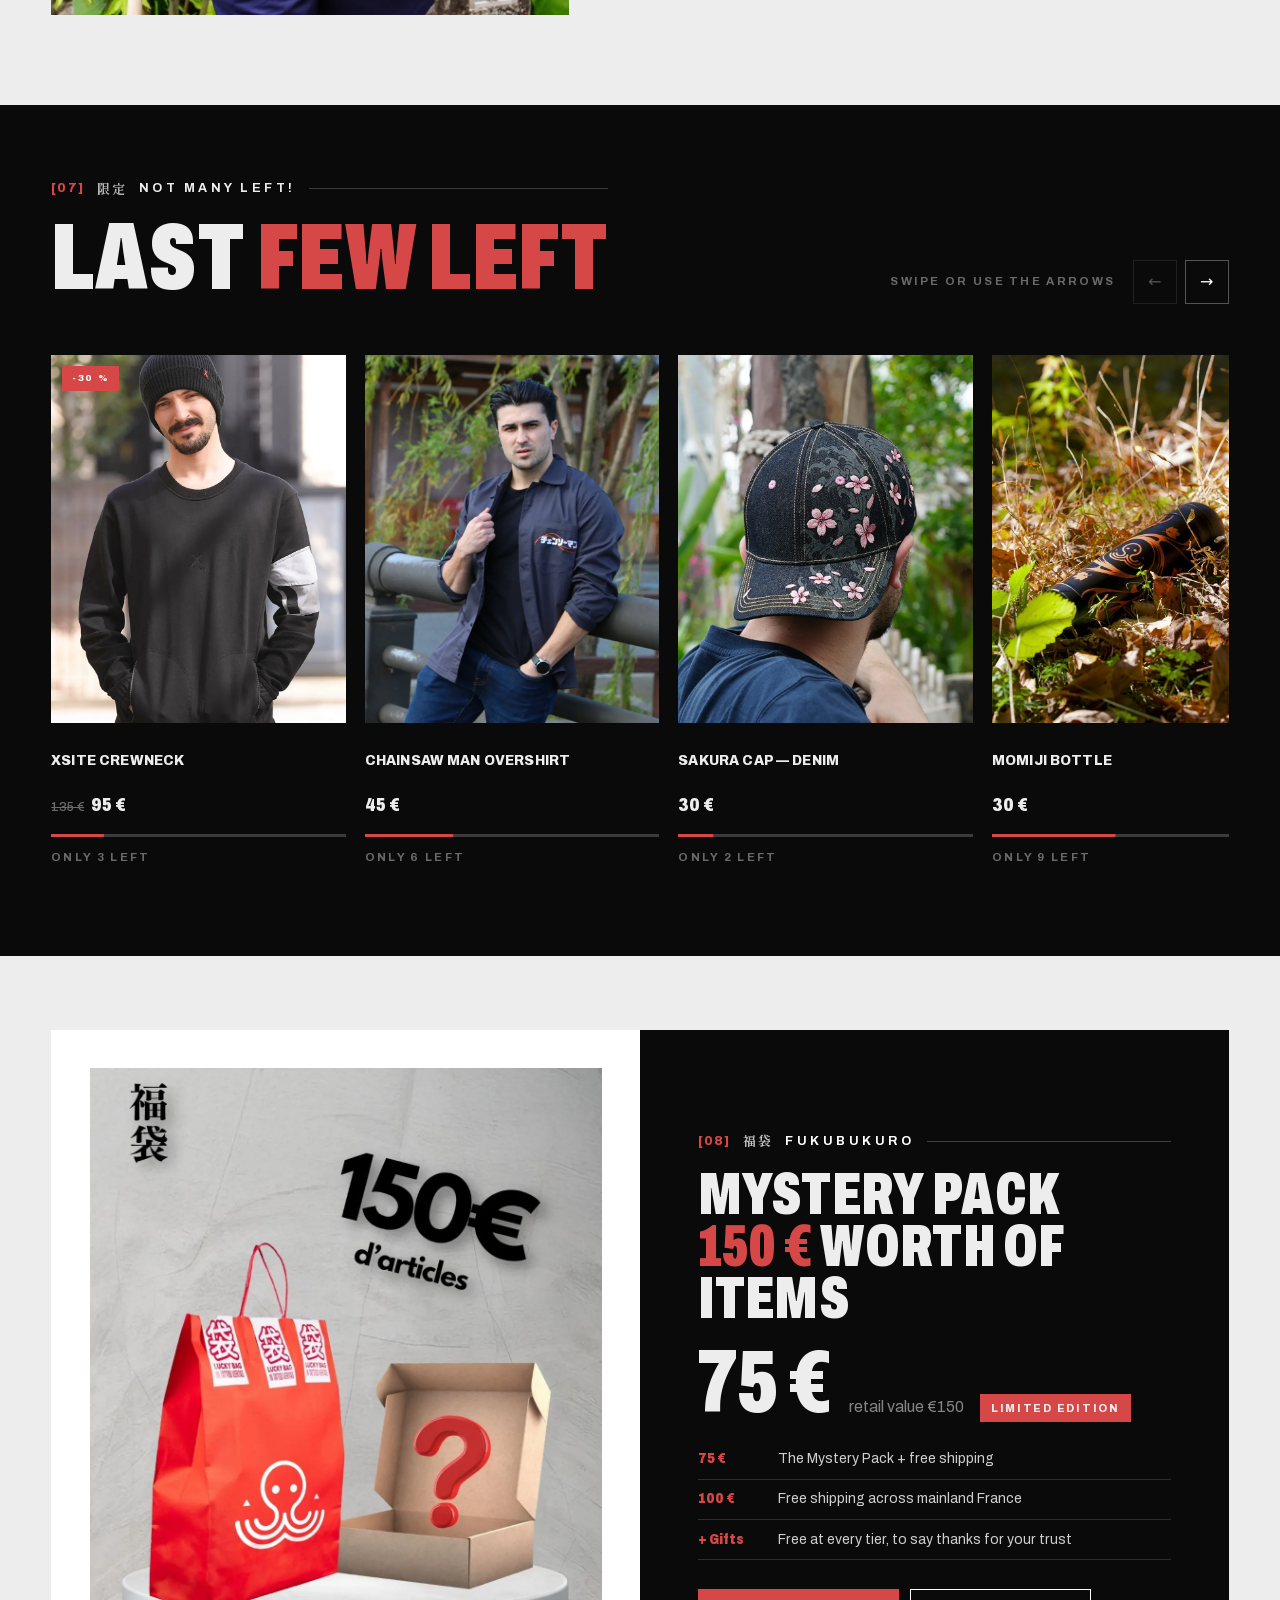
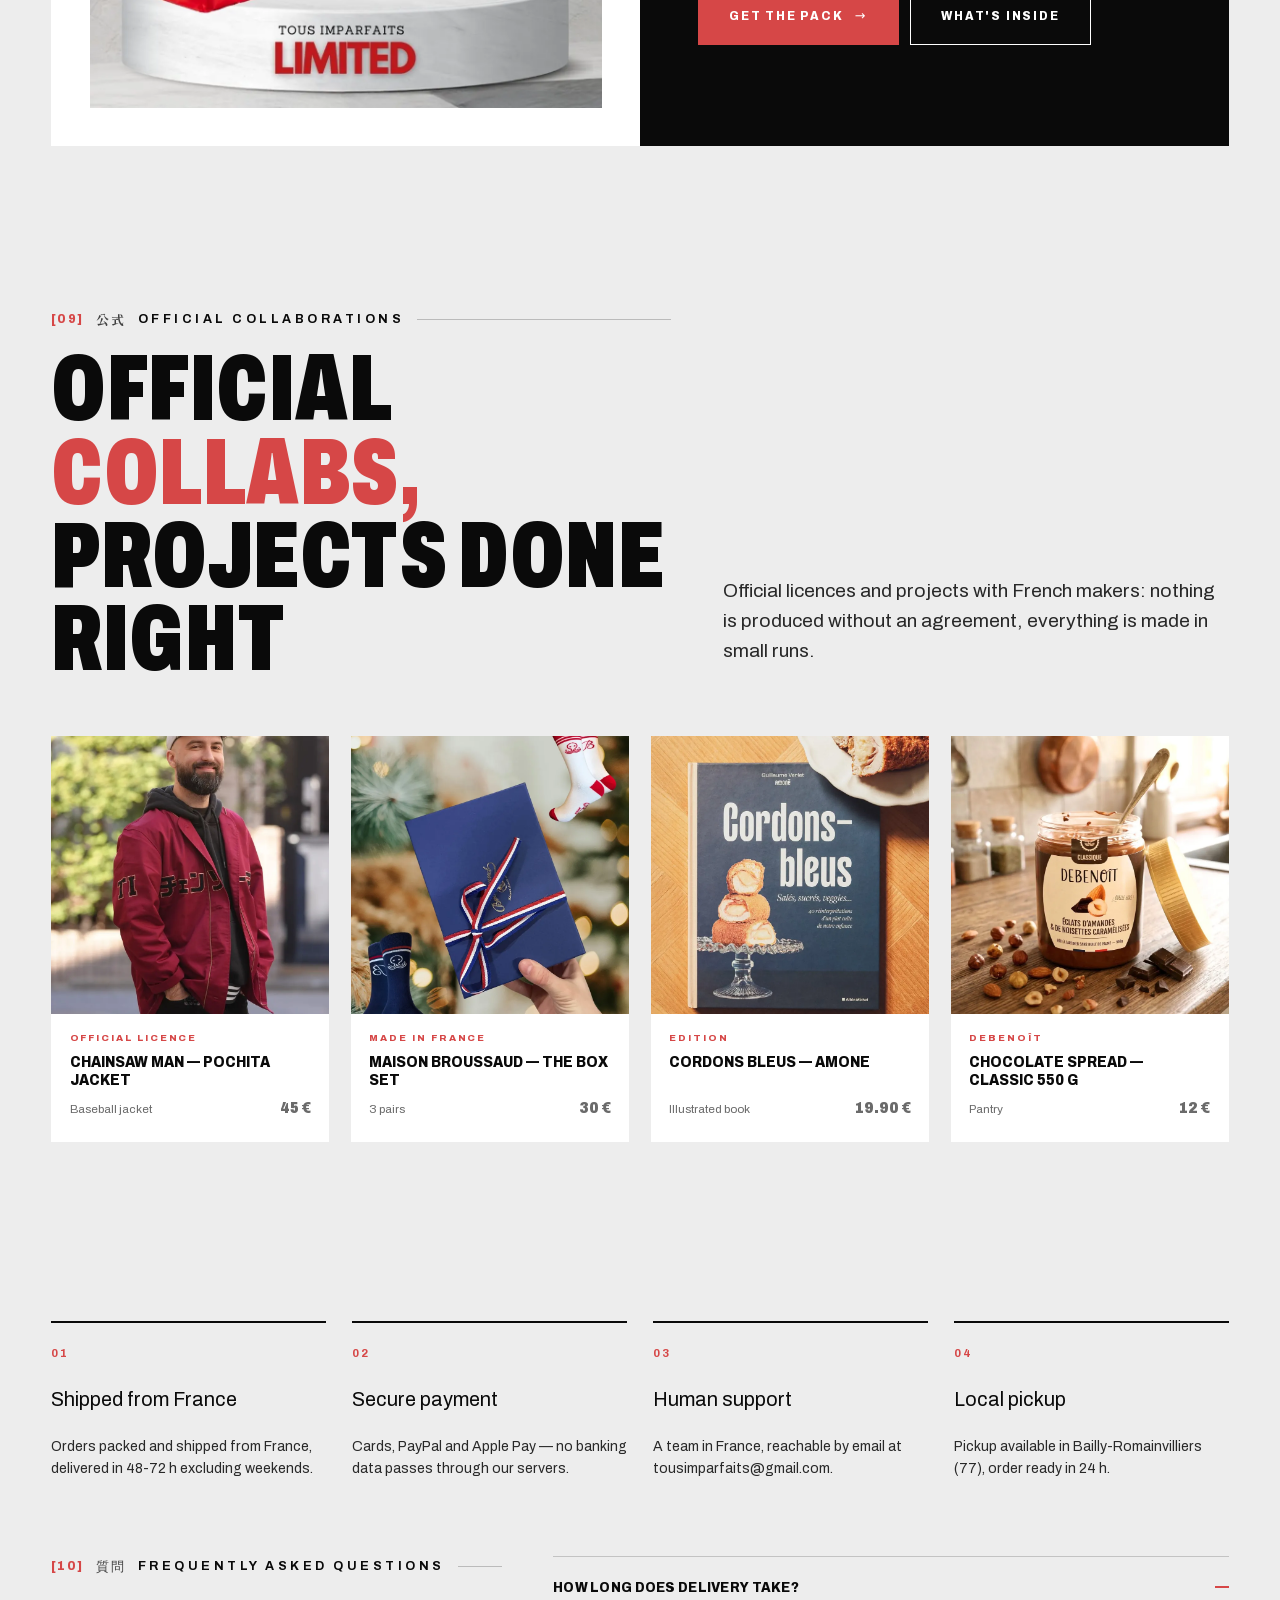
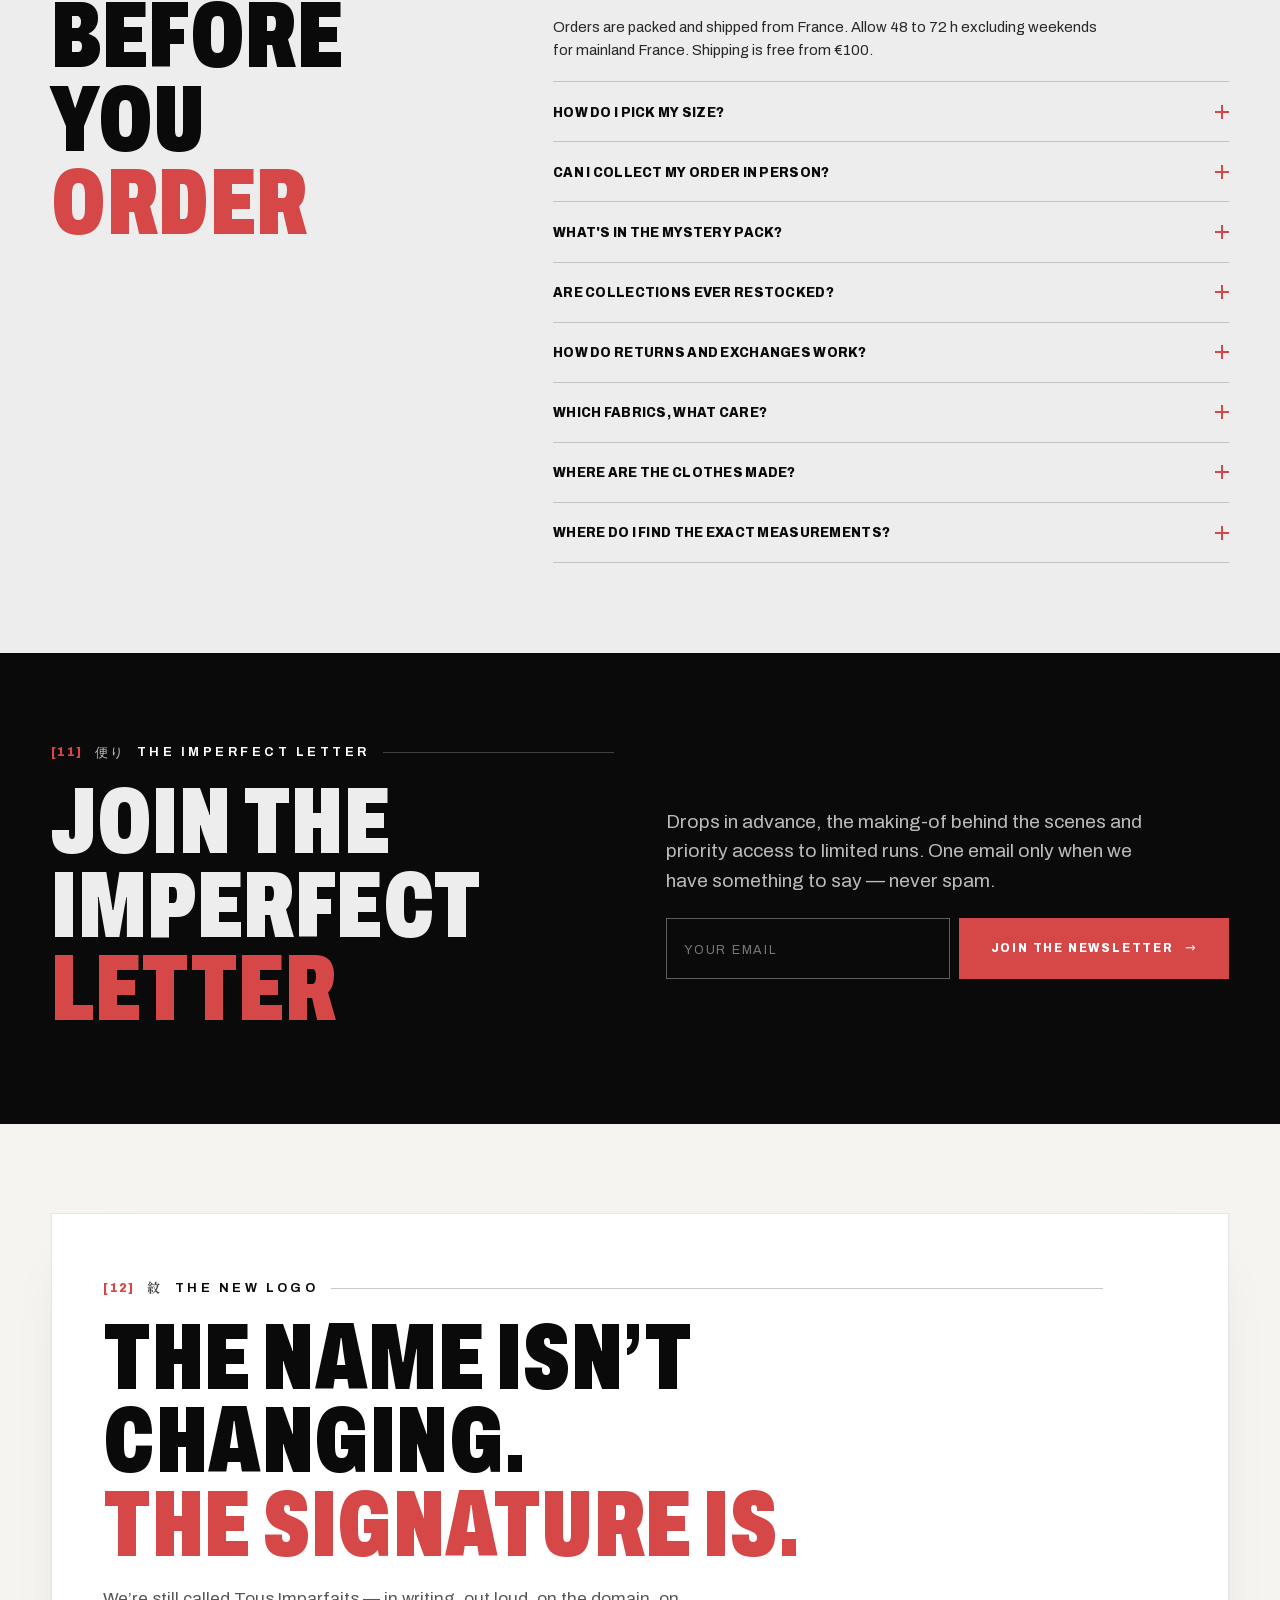
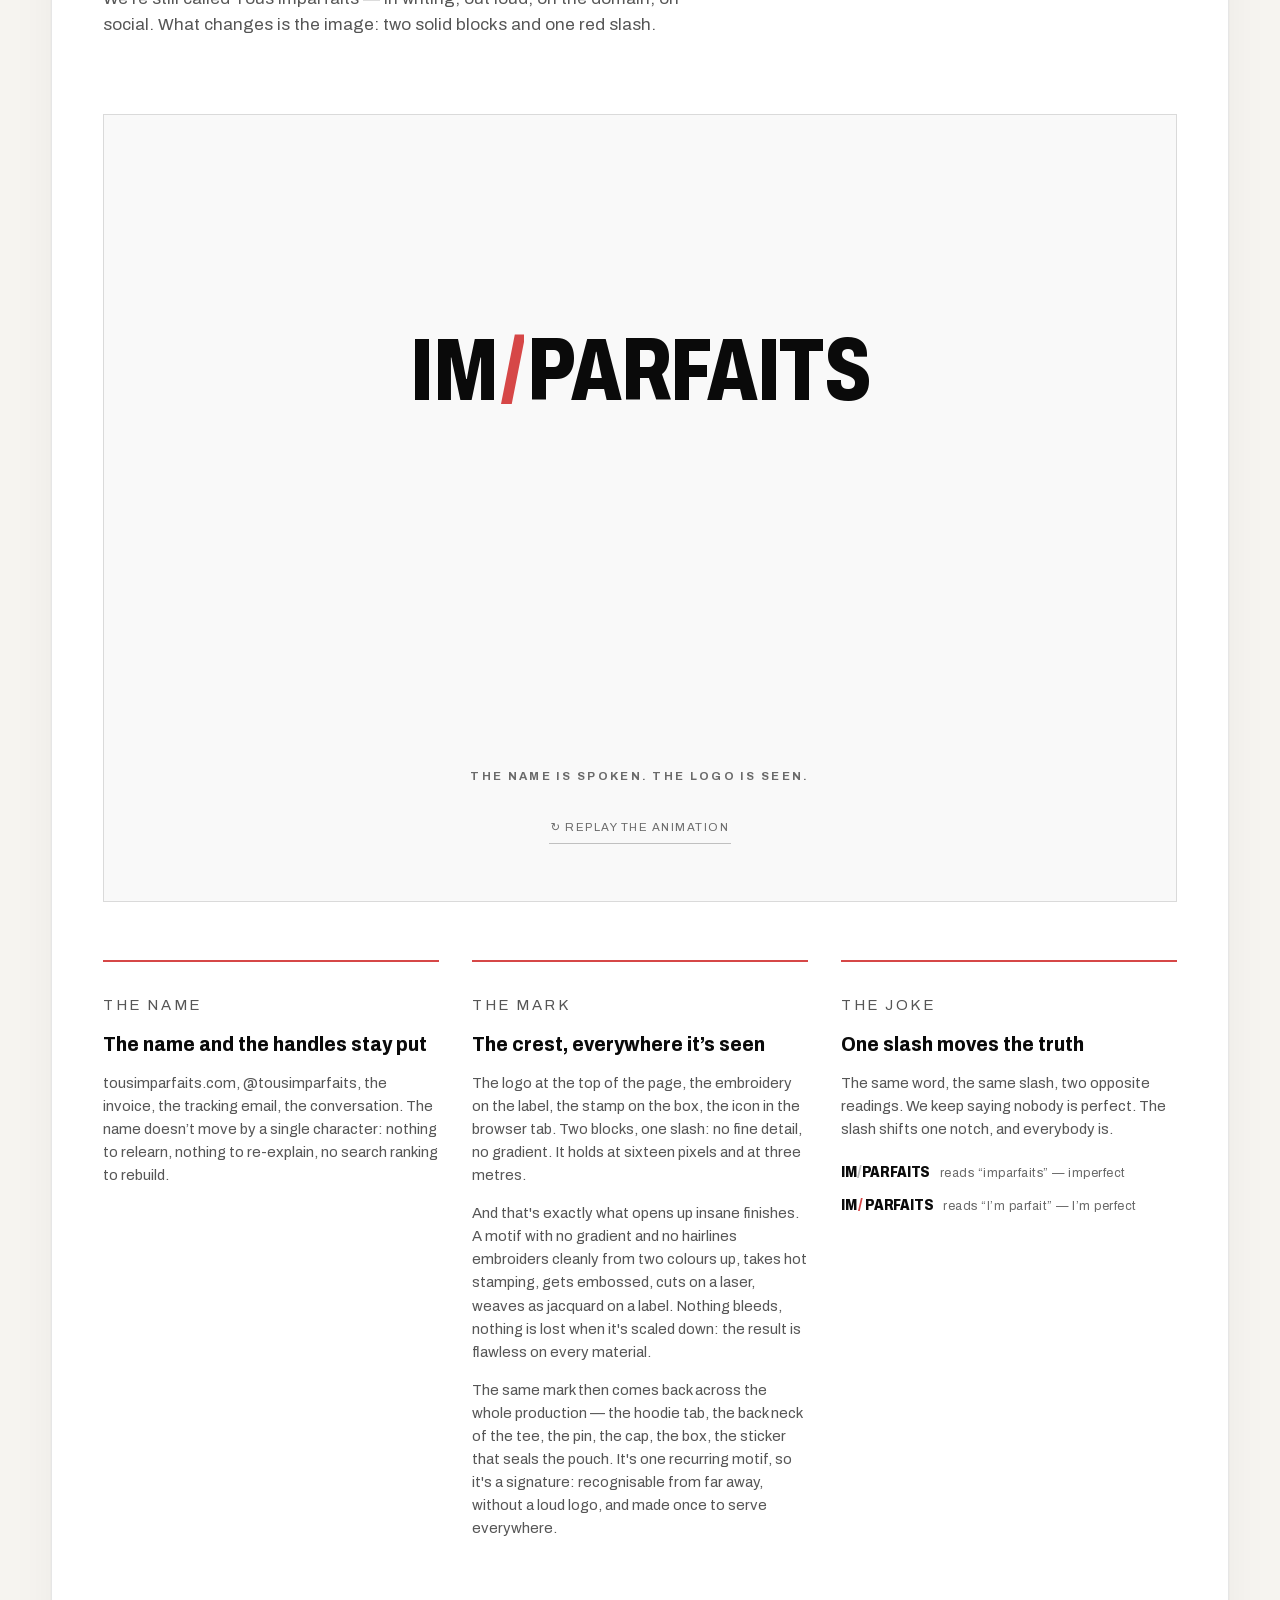
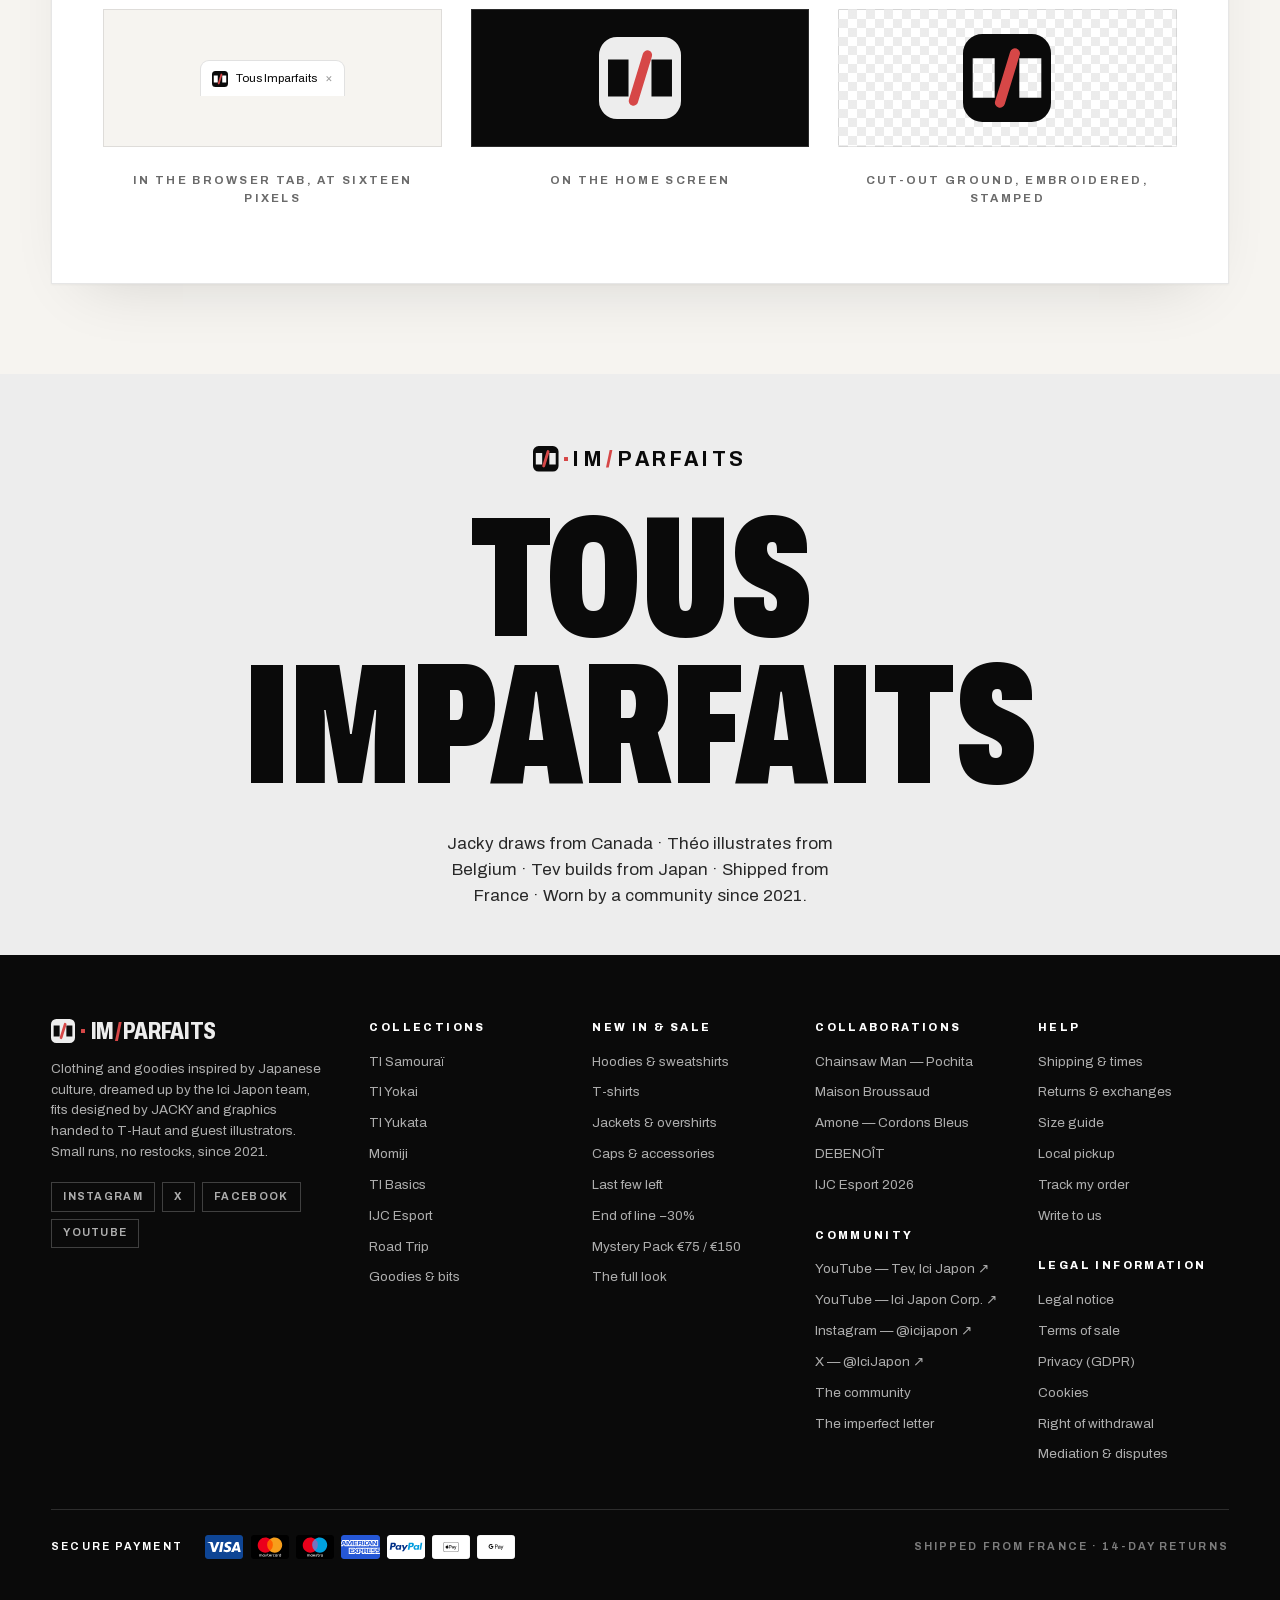
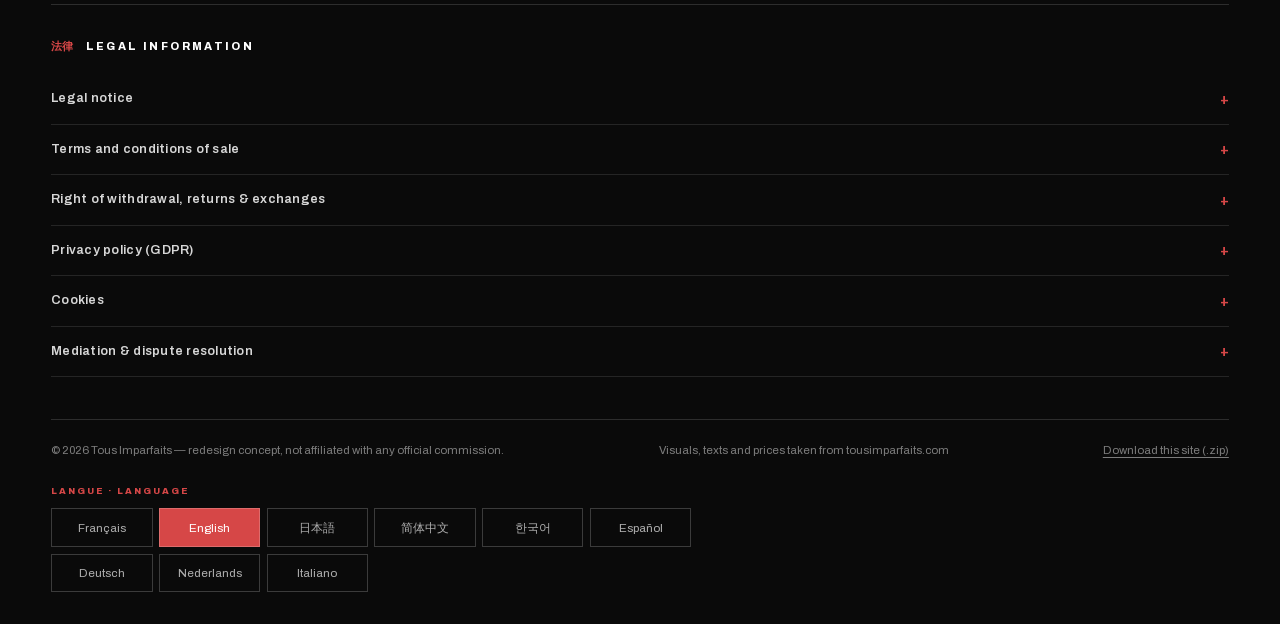
==== commit 7d954f78: "Rencontre : le nom parle passe a l'echelle superieure TOUS IMPARFAITS gagne environ soixante pour ce" ====
--- a/index.html
+++ b/index.html
@@ -37,7 +37,7 @@
 <link rel="preload" href="assets/veste-yokai-beige-2.webp" as="image" fetchpriority="high">
 <link rel="stylesheet" href="styles.css?v=26">
 <link rel="stylesheet" href="assets/tilogo.css?v=4">
-<link rel="stylesheet" href="assets/rebanim.css?v=5">
+<link rel="stylesheet" href="assets/rebanim.css?v=6">
 <script type="application/ld+json">
 {"@context":"https://schema.org","@graph":[
 {"@type":"Organization","@id":"https://paulfleury.com/ti/#org","name":"Tous Imparfaits","url":"https://paulfleury.com/ti/","logo":"https://paulfleury.com/ti/assets/logo.webp","email":"tousimparfaits@gmail.com","foundingDate":"2021","description":"Vêtements et goodies inspirés de la culture japonaise, imaginés par la team Ici Japon.","address":{"@type":"PostalAddress","streetAddress":"26 Avenue Christian Doppler, Bat D5","postalCode":"77700","addressLocality":"Bailly-Romainvilliers","addressCountry":"FR"},"sameAs":["https://www.instagram.com/icijapon/","https://x.com/IciJapon"]},
--- a/assets/rebanim.css
+++ b/assets/rebanim.css
@@ -22,12 +22,12 @@
   display: block; flex: none; height: 1px; background: rgba(var(--ink-rgb), .28);
   width: 0; transition: width .68s var(--ease, cubic-bezier(.16, .84, .32, 1)) .1s;
 }
-.rebnom.is-on .rebnom__r { width: clamp(30px, 7vw, 68px); }
+.rebnom.is-on .rebnom__r { width: clamp(38px, 8.5vw, 88px); }
 .rebnom__t {
   font-family: 'ArchivoVar', 'Archivo', system-ui, sans-serif;
   font-variation-settings: 'wdth' 90, 'wght' 700;
-  text-transform: uppercase; font-size: clamp(.62rem, 1.7vw, 1rem);
-  letter-spacing: .26em; padding-left: .13em;
+  text-transform: uppercase; font-size: clamp(.9rem, 2.7vw, 1.62rem);
+  letter-spacing: .24em; padding-left: .12em;
   color: var(--mut, var(--grey)); white-space: nowrap;
 }
 @media (prefers-reduced-motion: reduce) {
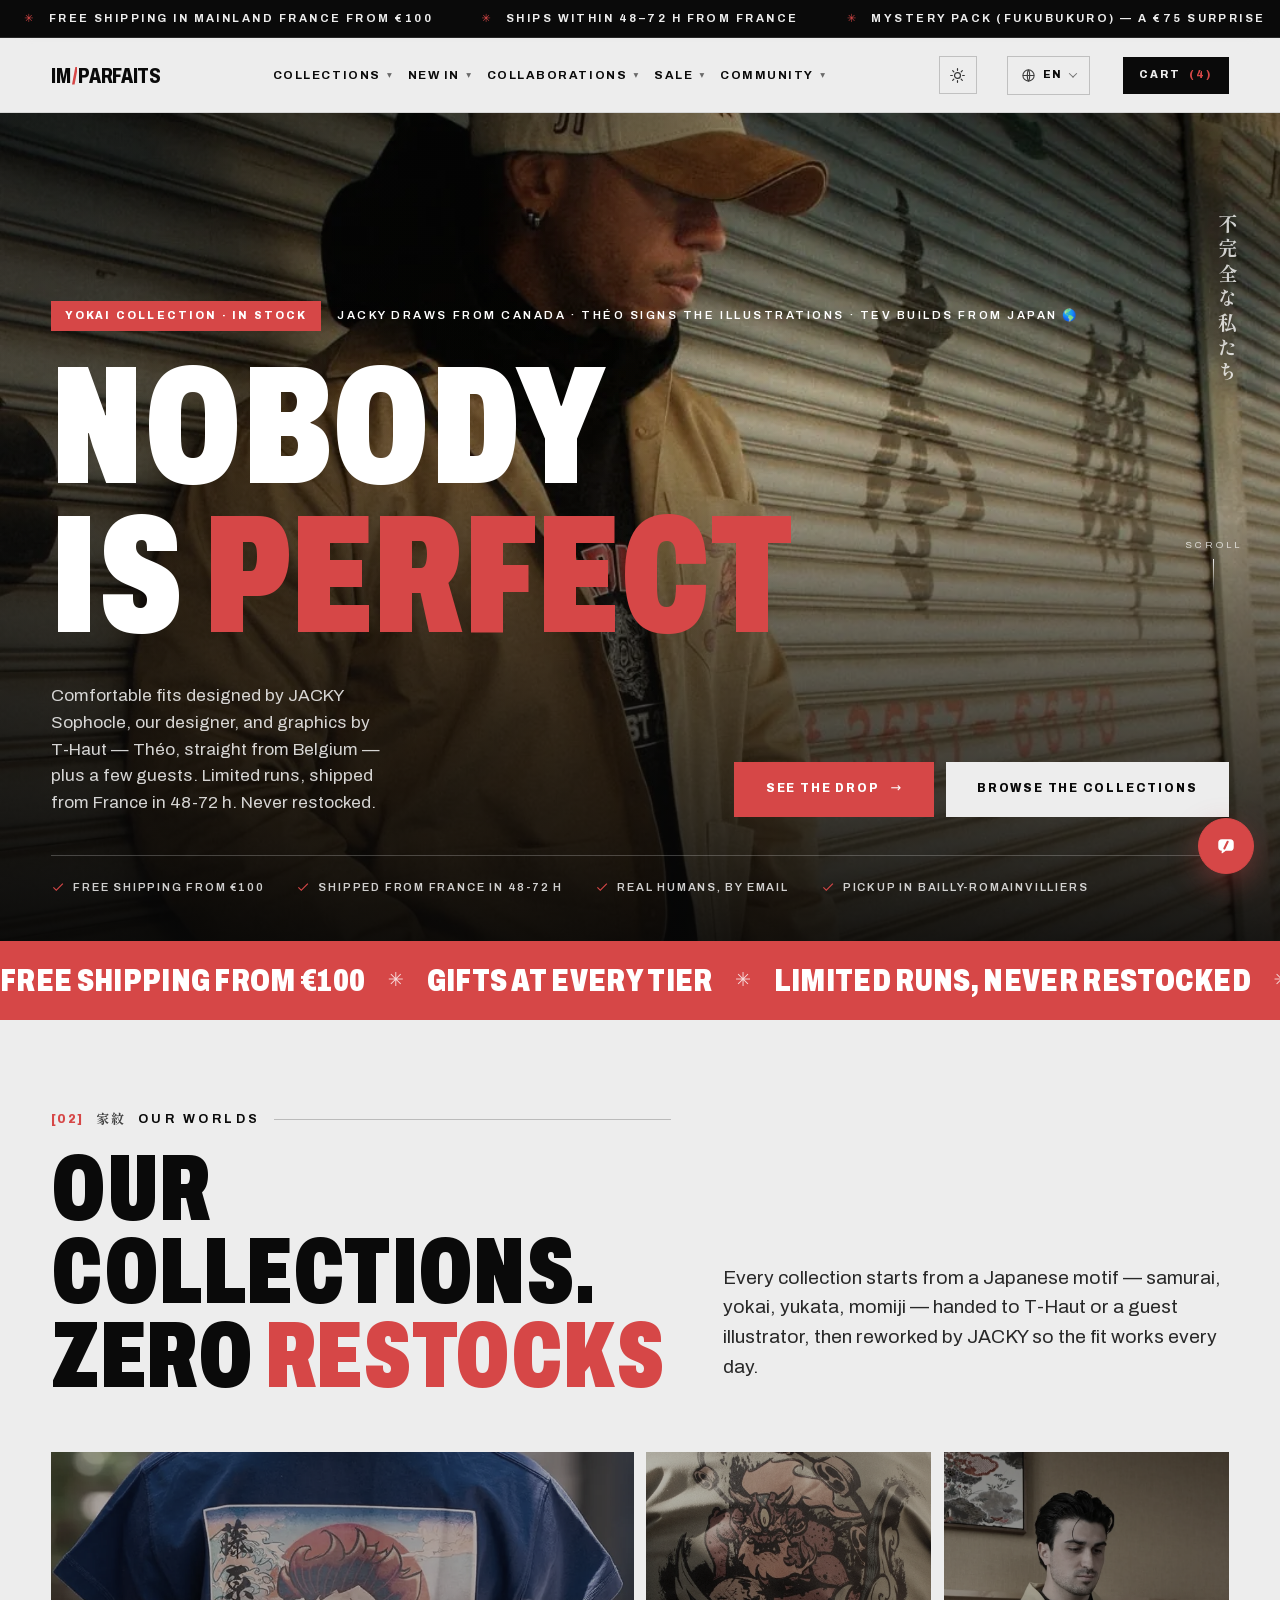
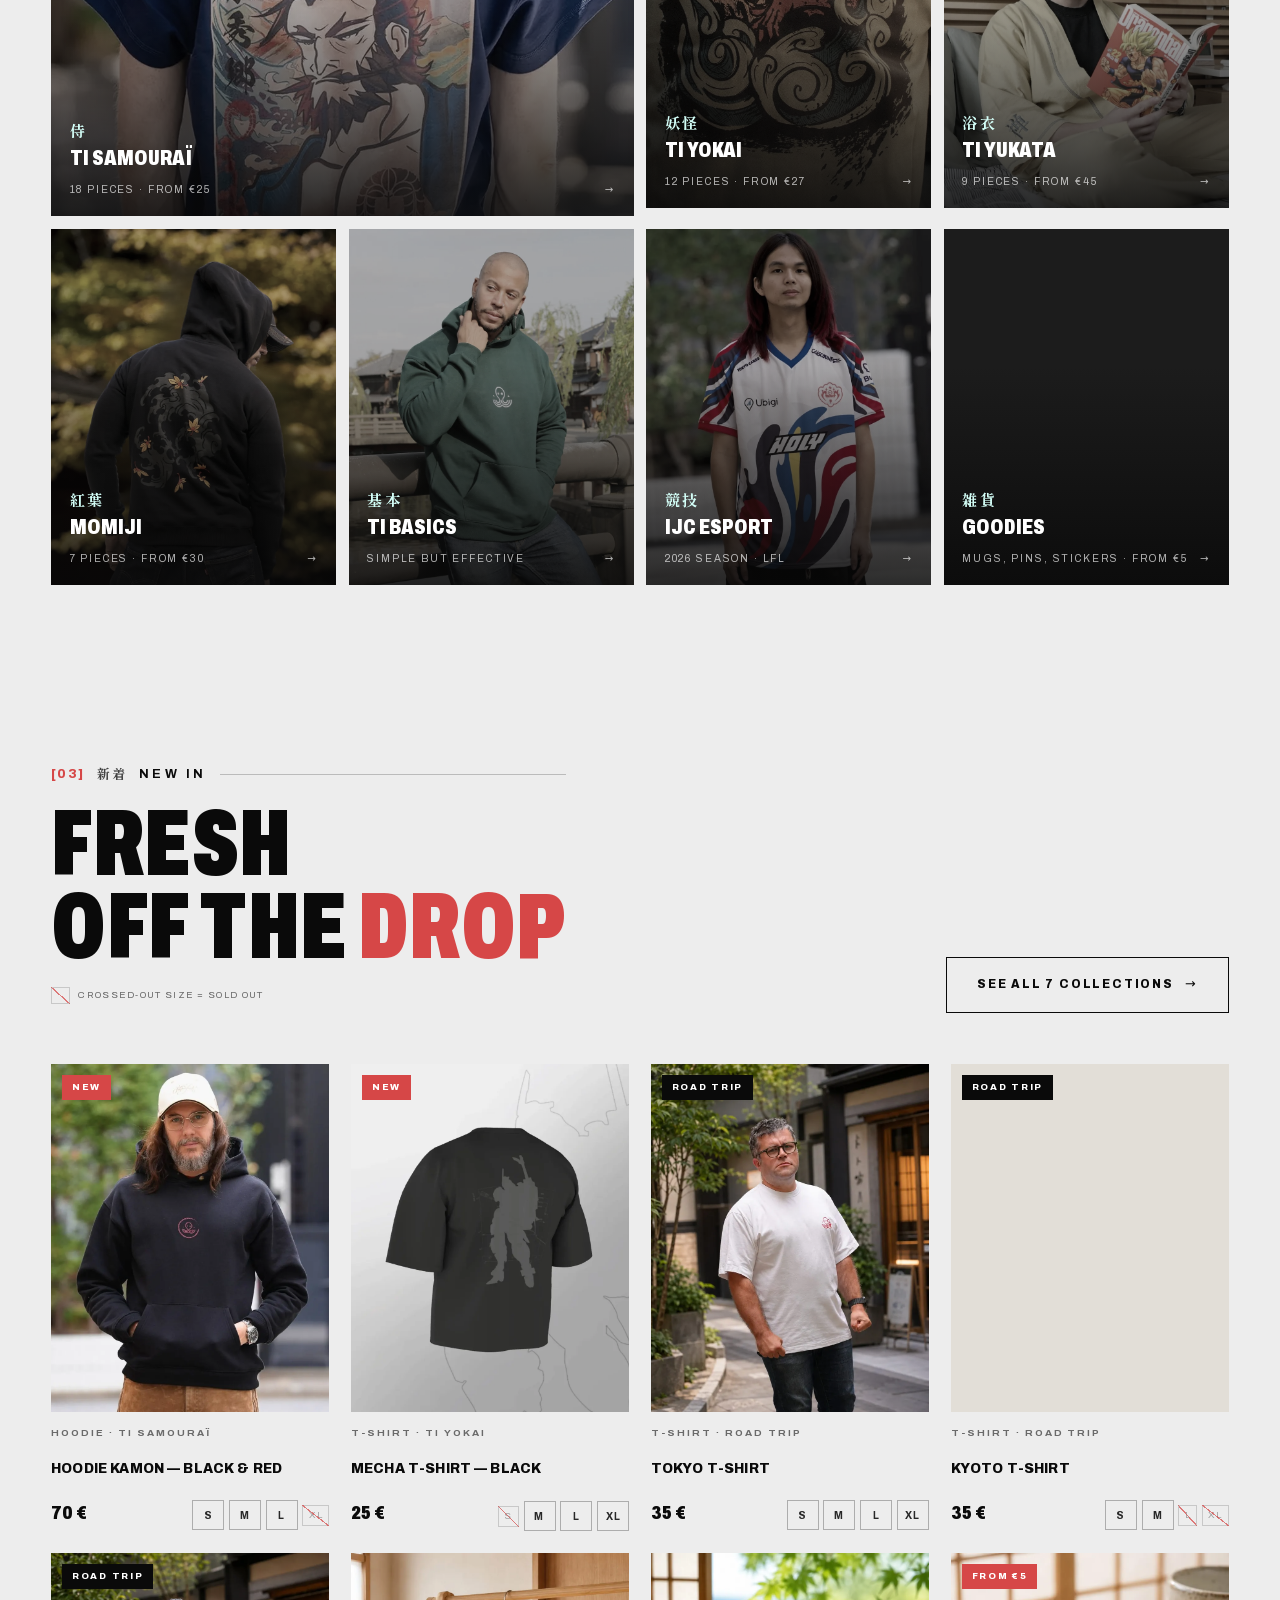
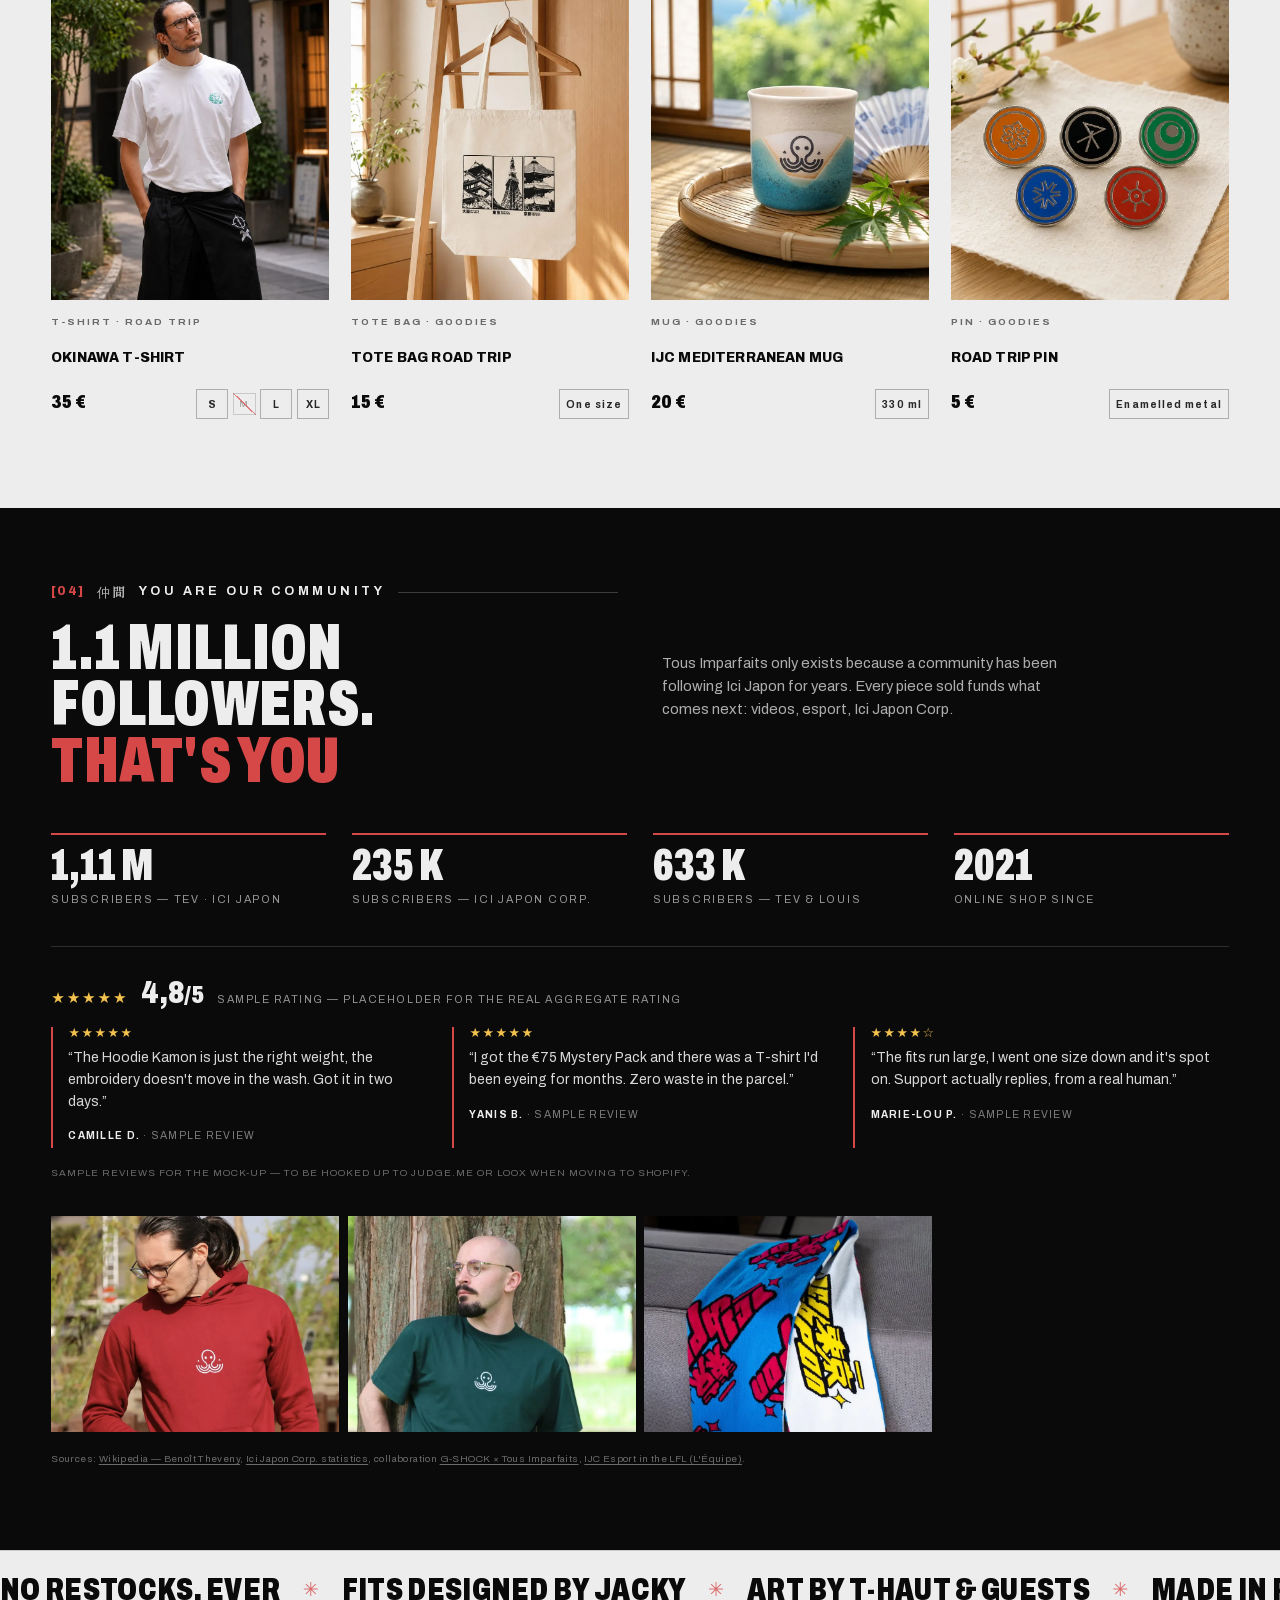
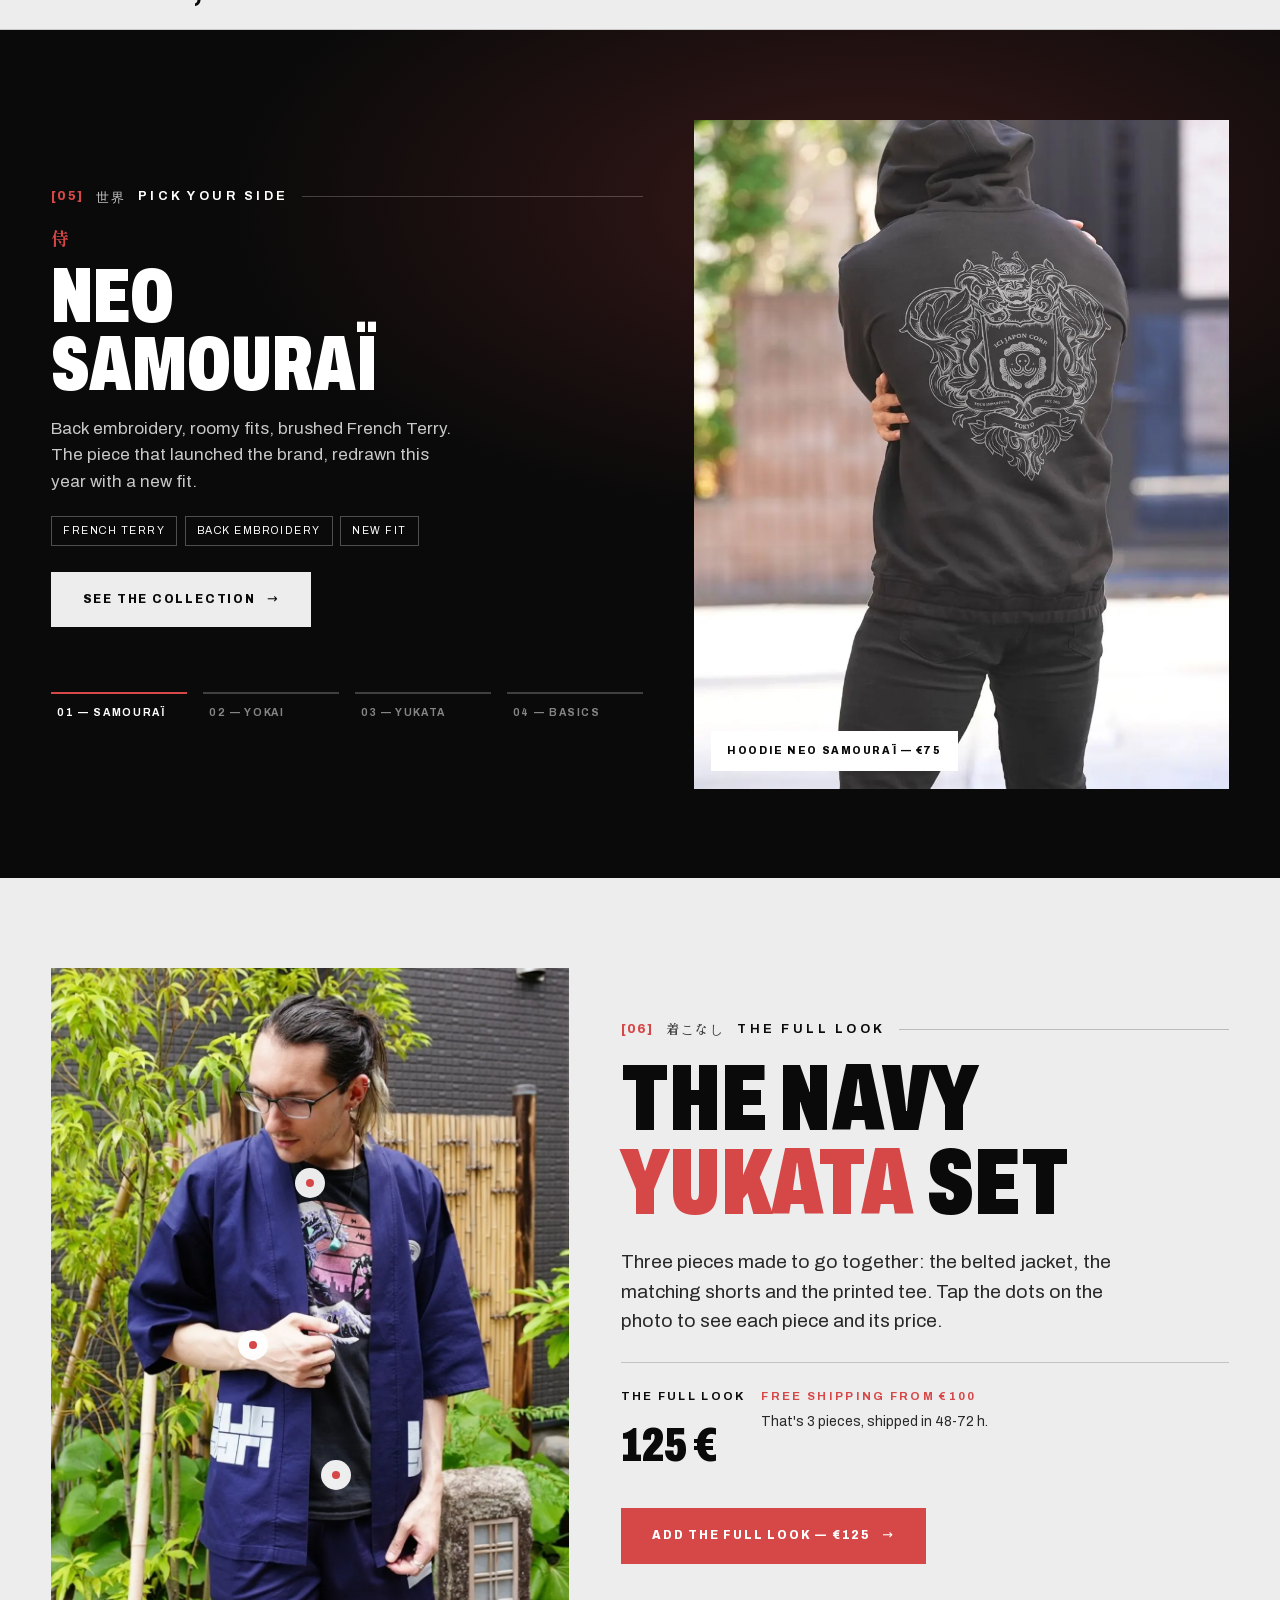
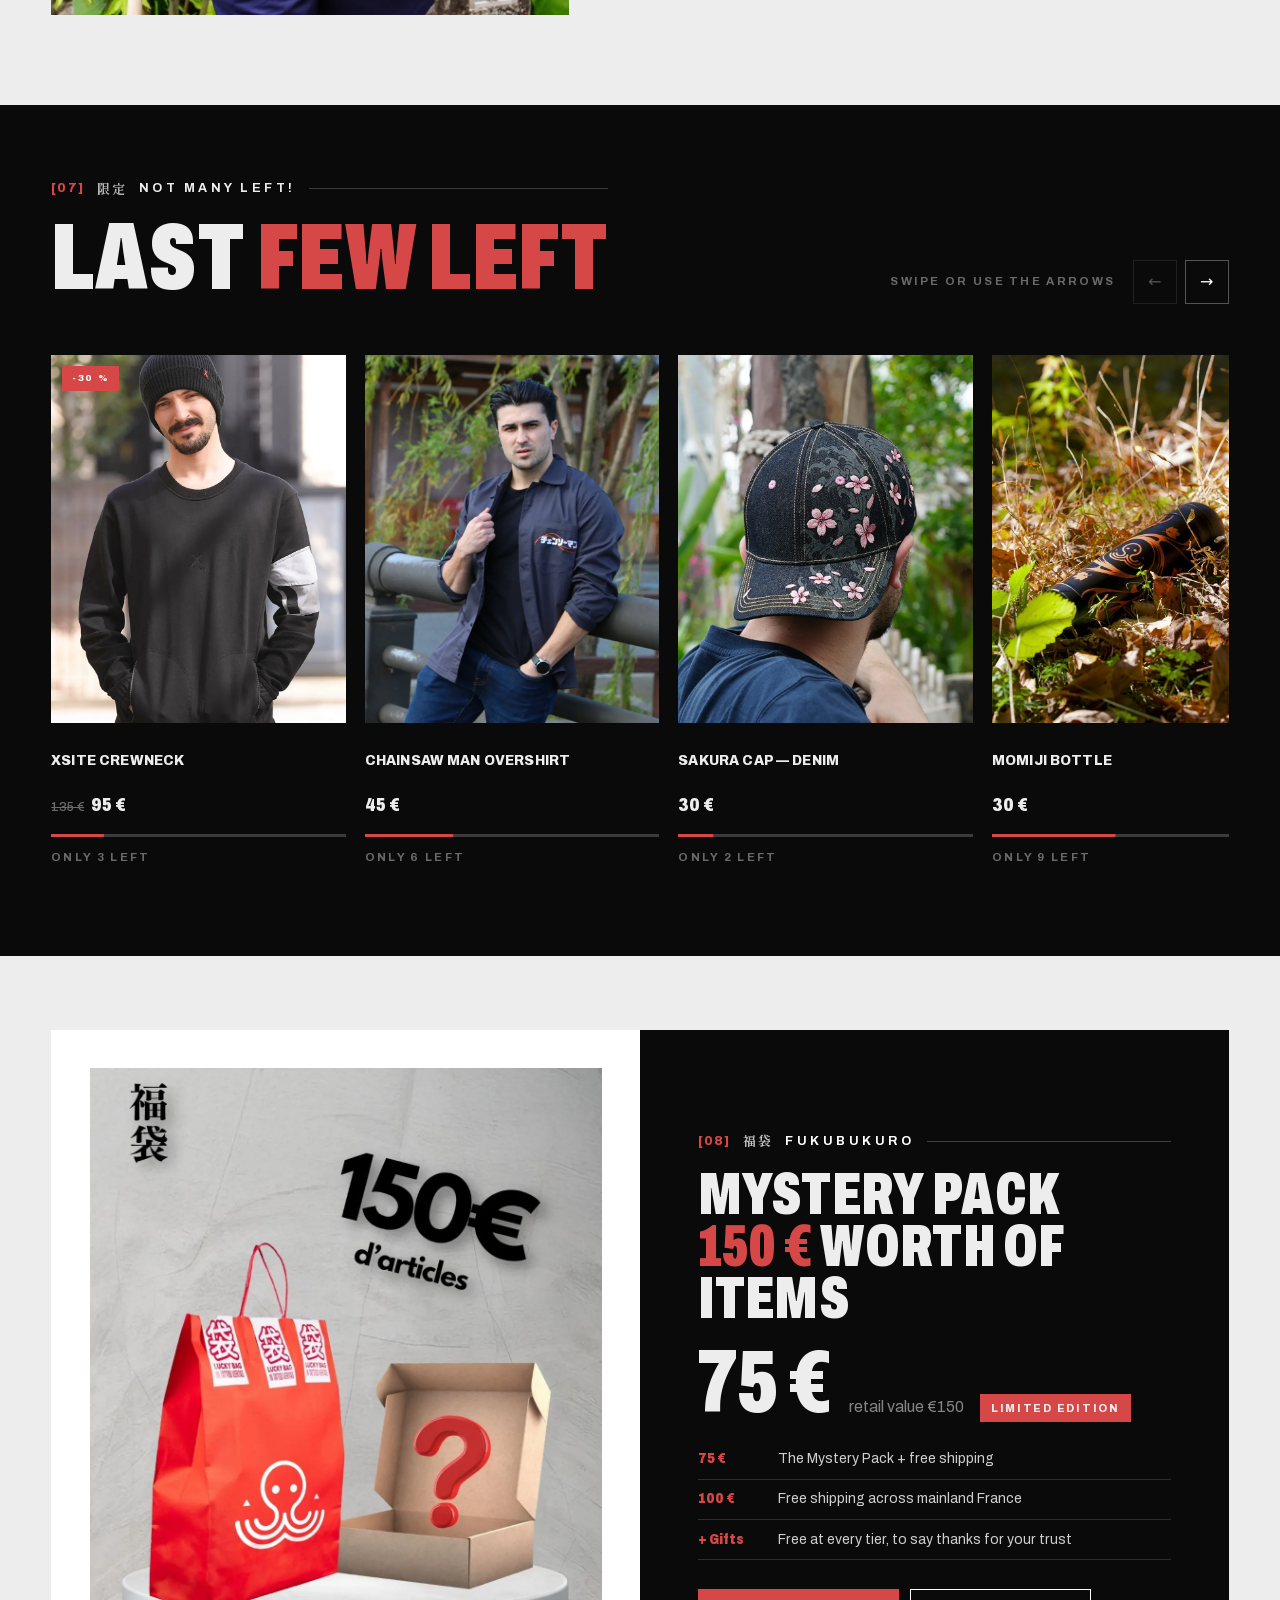
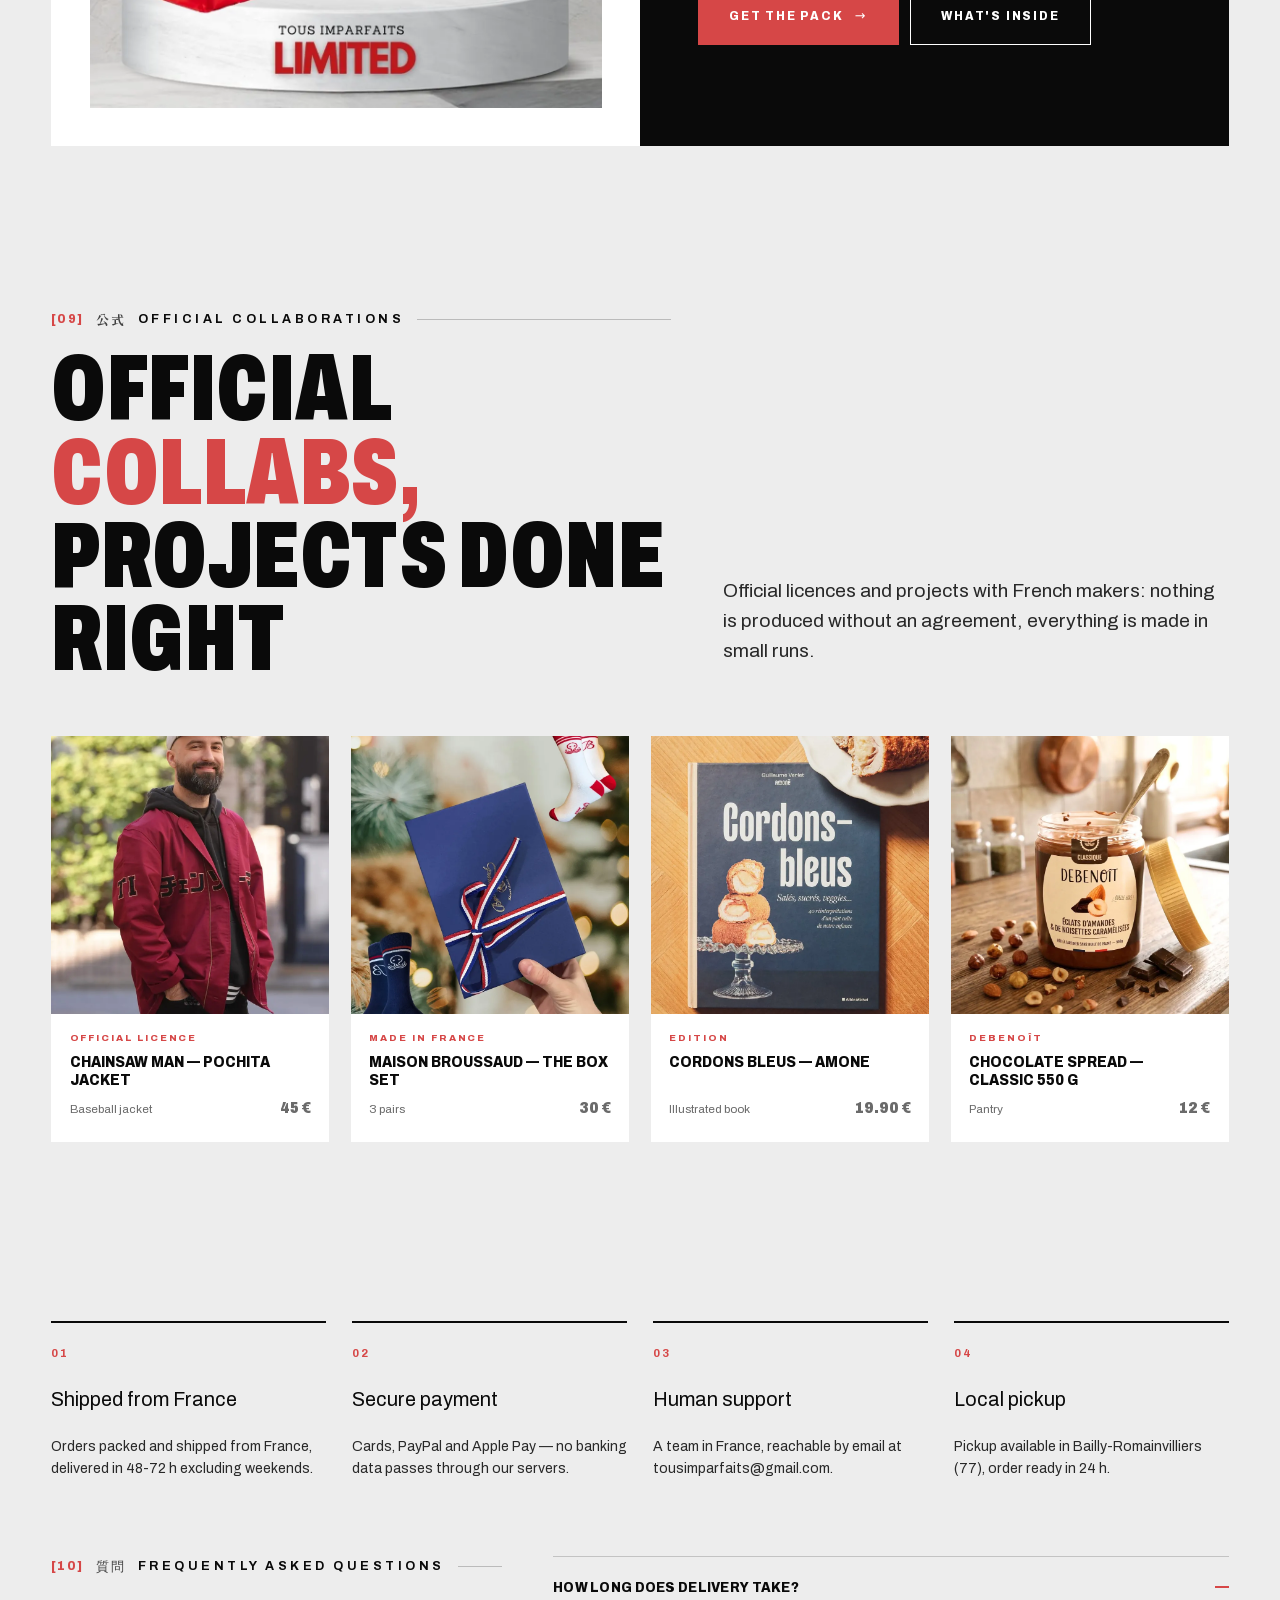
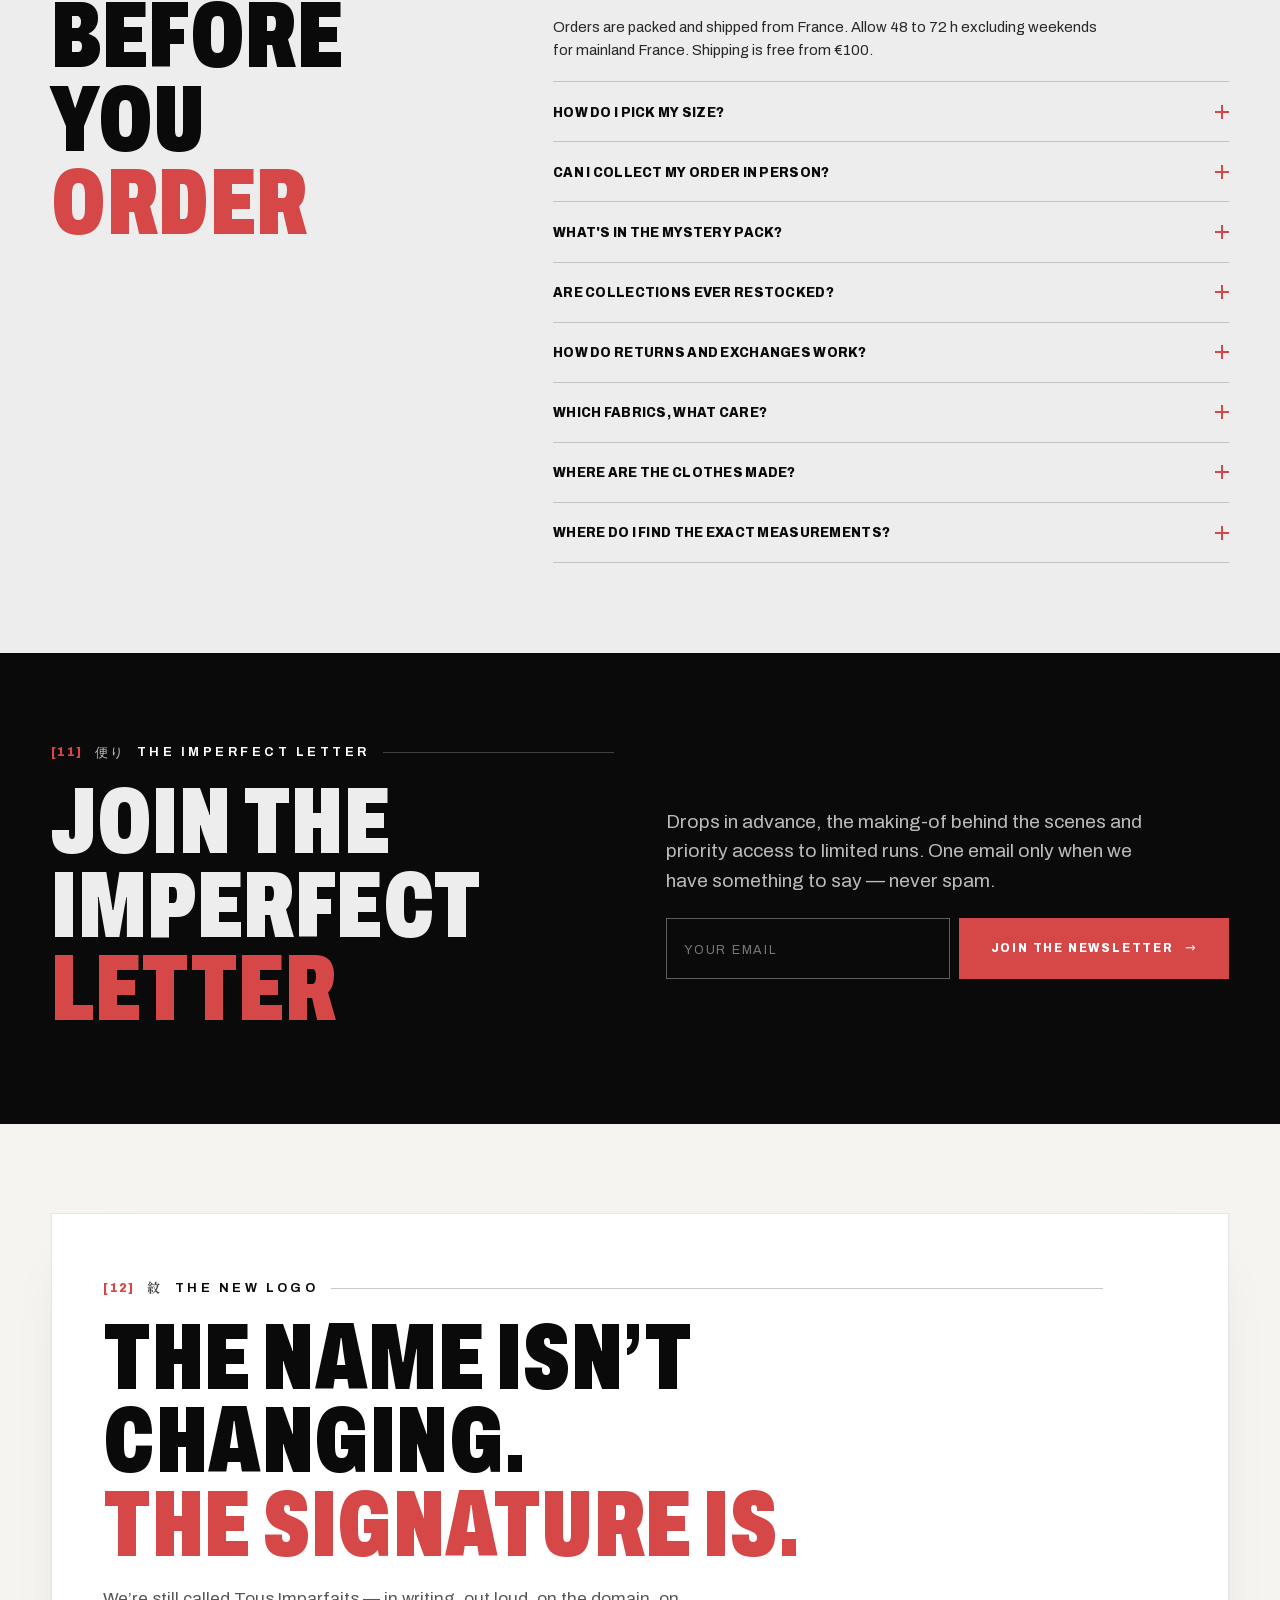
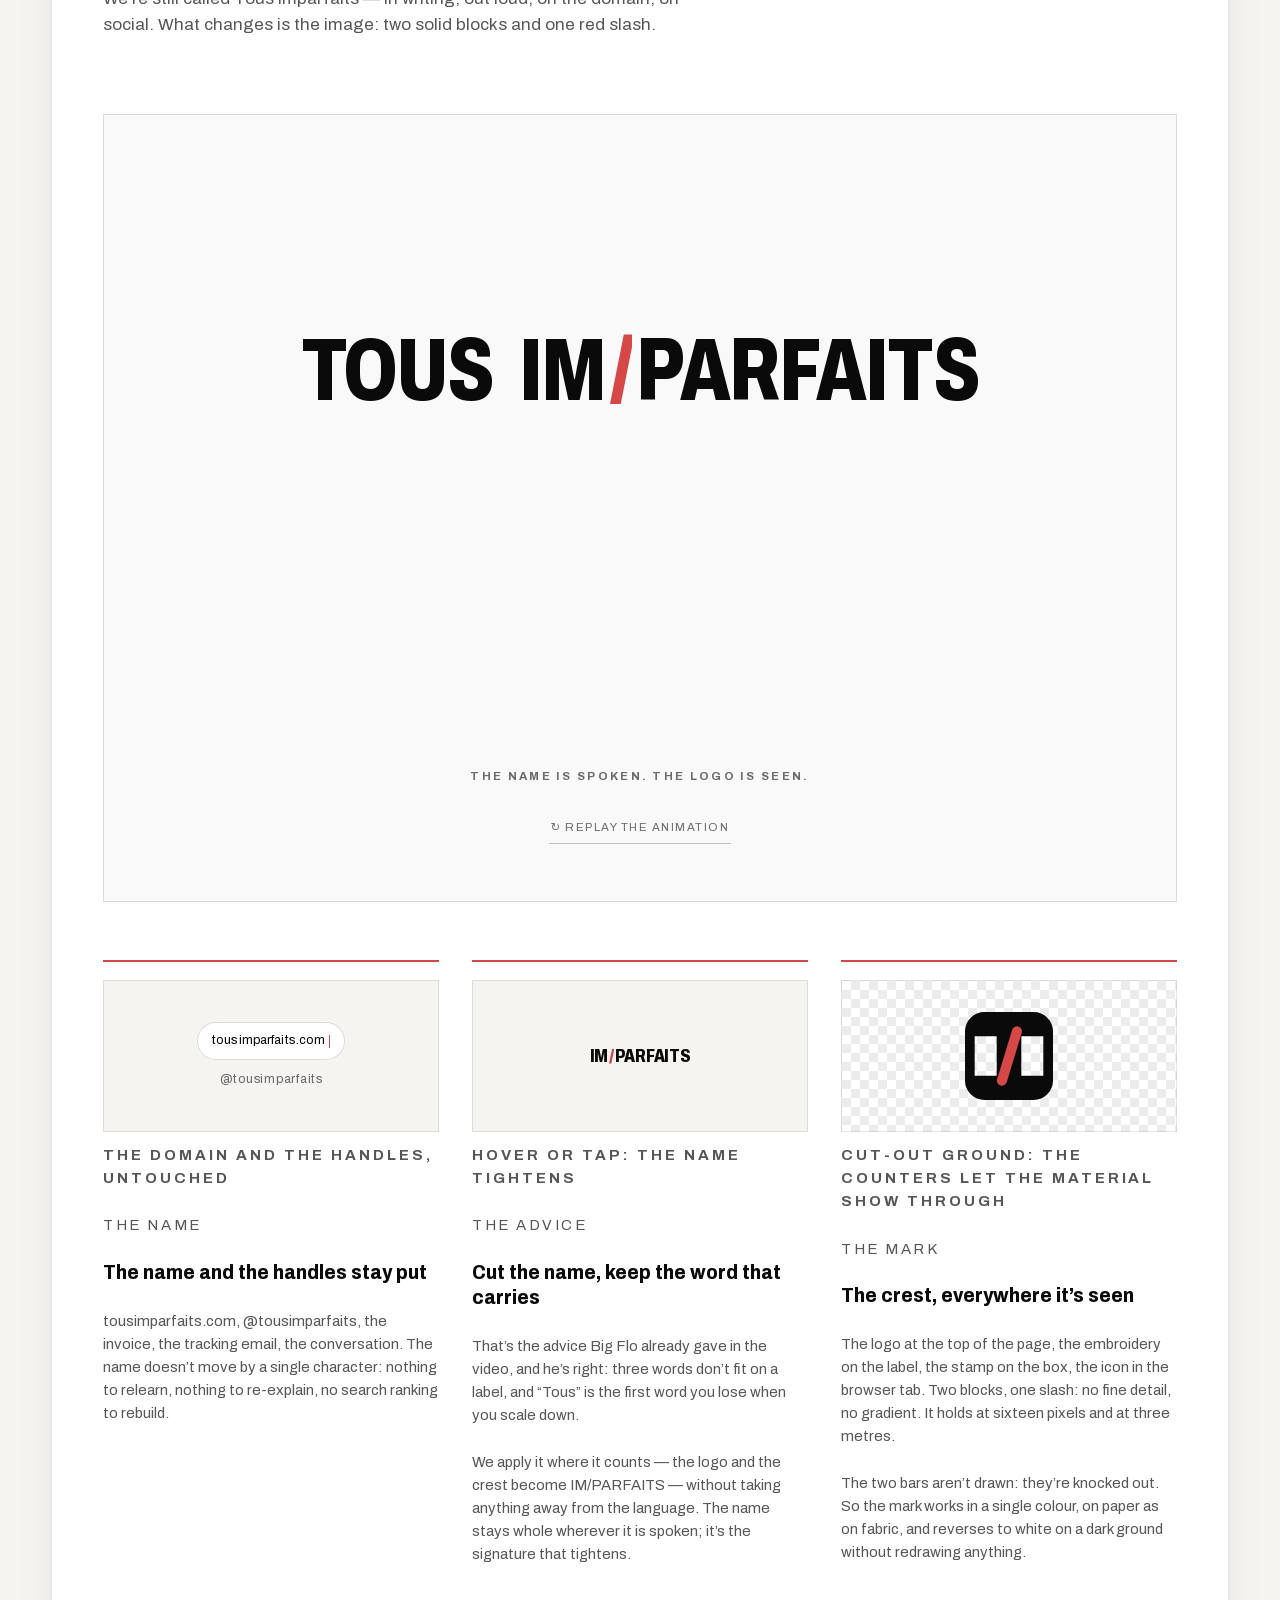
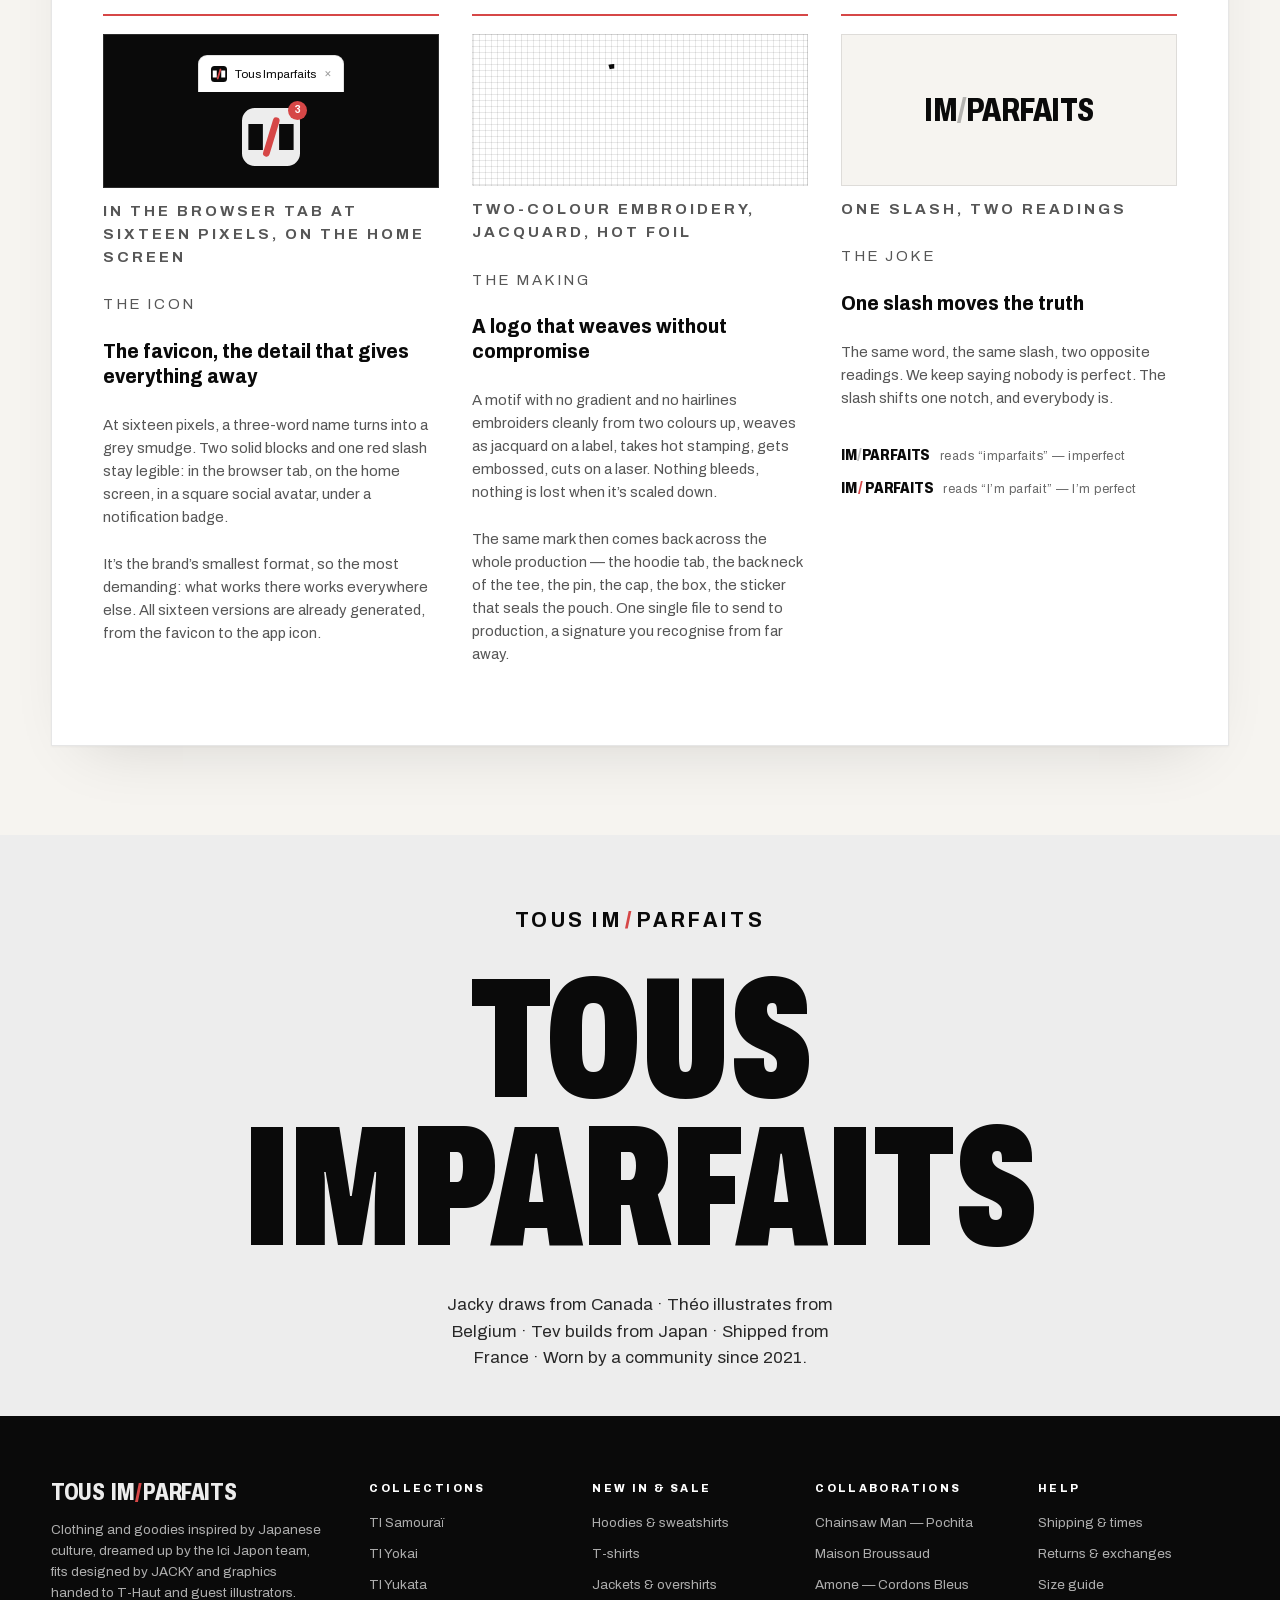
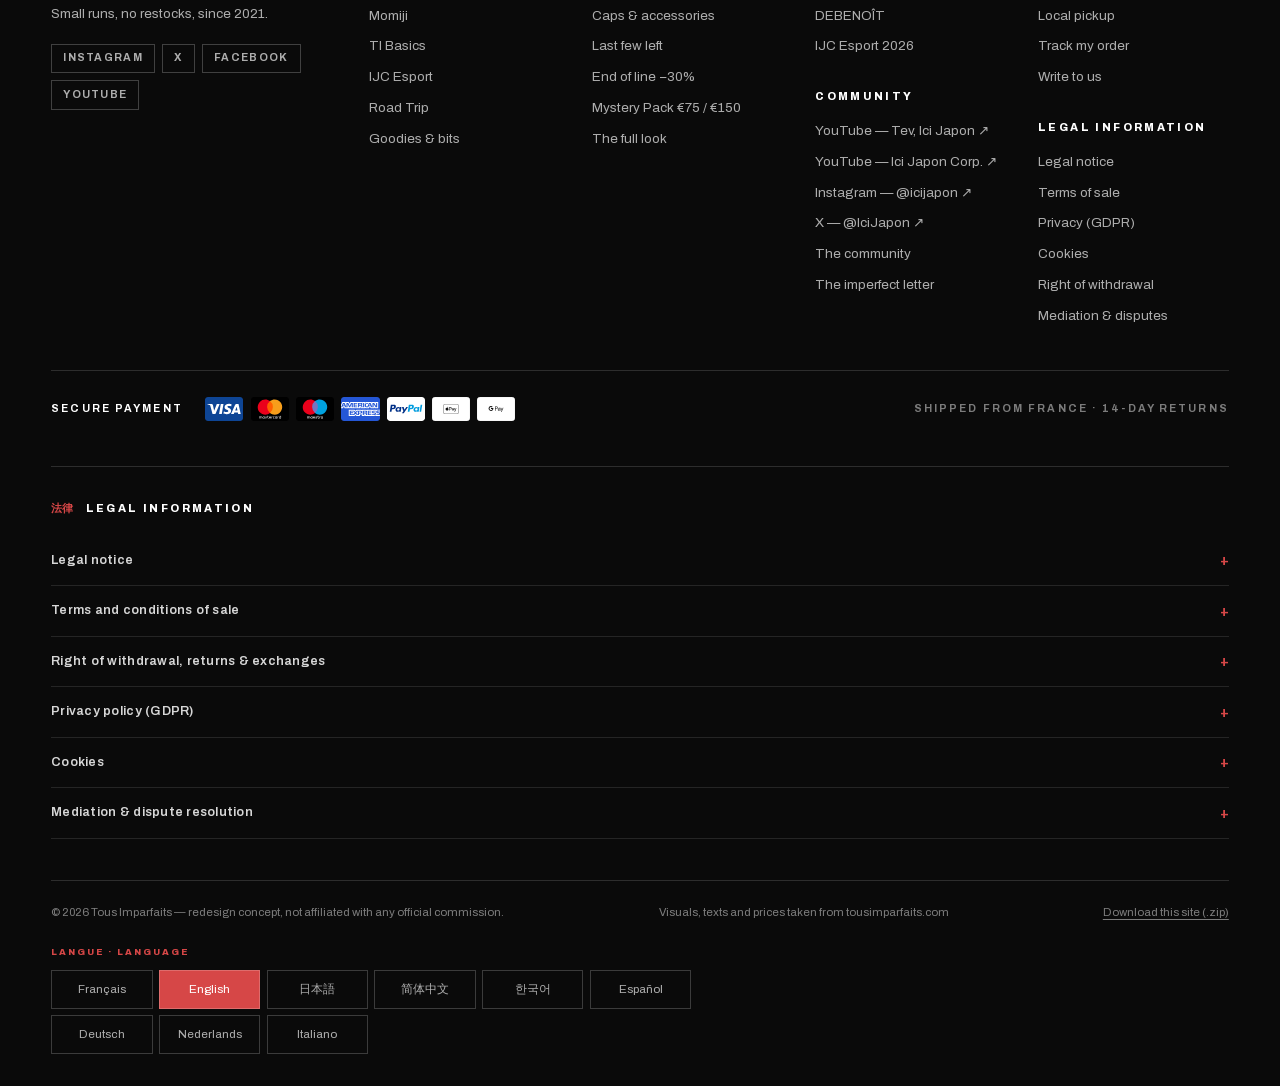
==== commit d682325c: "Section rebranding en six blocs, verrou IM/PARFAITS sur /brand et /offre, traductions" ====
--- a/index.html
+++ b/index.html
@@ -35,8 +35,8 @@
 <link rel="preload" href="assets/fonts/archivo-var.woff2" as="font" type="font/woff2" crossorigin>
 <link rel="preload" href="assets/fonts/mincho-jp-subset.woff2" as="font" type="font/woff2" crossorigin>
 <link rel="preload" href="assets/veste-yokai-beige-2.webp" as="image" fetchpriority="high">
-<link rel="stylesheet" href="styles.css?v=26">
-<link rel="stylesheet" href="assets/tilogo.css?v=4">
+<link rel="stylesheet" href="styles.css?v=28">
+<link rel="stylesheet" href="assets/tilogo.css?v=6">
 <link rel="stylesheet" href="assets/rebanim.css?v=6">
 <script type="application/ld+json">
 {"@context":"https://schema.org","@graph":[
@@ -989,48 +989,75 @@
     </div>
 
     <div class="reb__grid">
-      <div class="rebcard reveal" data-d="1">
+
+      <article class="rebcard reveal" data-d="1">
+        <div class="rebcard__vis">
+          <span class="urlmock" aria-hidden="true"><span class="urlmock__b" translate="no">tousimparfaits.com</span><span class="urlmock__h" translate="no">@tousimparfaits</span></span>
+        </div>
+        <p class="rebcard__lab mono-s">Le domaine et les pseudos, intacts</p>
         <p class="rebcard__k">Le nom</p>
         <h3>Le nom et les identifiants ne bougent pas</h3>
-        <p>tousimparfaits.com, @tousimparfaits, la facture, le mail de suivi, la conversation. Le nom ne bouge pas d’un caractère : rien à réapprendre, rien à réexpliquer, aucun référencement à reconstruire.</p>
-      </div>
-      <div class="rebcard reveal" data-d="2">
+        <p>tousimparfaits.com, @tousimparfaits, la facture, le mail de suivi, la conversation. Le nom ne bouge pas d’un caractère : rien à réapprendre, rien à réexpliquer, aucun référencement à reconstruire.</p>
+      </article>
+
+      <article class="rebcard reveal" data-d="2">
+        <div class="rebcard__vis">
+          <span class="tilogo tilogo--card" translate="no" aria-hidden="true" data-tilogo><span class="tilogo__mk"><svg viewBox="0 0 100 100" fill="none" aria-hidden="true" focusable="false"><path fill="currentColor" fill-rule="evenodd" d="M22 0H78A22 22 0 0 1 100 22V78A22 22 0 0 1 78 100H22A22 22 0 0 1 0 78V22A22 22 0 0 1 22 0ZM11 27.5H36V72.5H11ZM64 27.5H89V72.5H64Z"/><path d="M59 22 42 78" stroke="#d64747" stroke-width="11.5" stroke-linecap="round"/></svg></span><span class="tilogo__dot" aria-hidden="true"><i></i></span><span class="tilogo__t"><i>Tous</i></span><span class="tilogo__im">Im</span><span class="tilogo__sl"><i>/</i></span><span class="tilogo__pf">parfaits</span></span>
+        </div>
+        <p class="rebcard__lab mono-s">Survolez ou touchez : le nom se resserre</p>
+        <p class="rebcard__k">Le conseil</p>
+        <h3>Couper le nom, garder le mot qui porte</h3>
+        <p>C’est le conseil que Big Flo donnait déjà dans la vidéo, et il a raison : trois mots ne tiennent pas sur une étiquette, et « Tous » est le mot qu’on perd le premier à la réduction.</p>
+        <p>On l’applique là où ça compte — le logo et l’écusson deviennent IM/PARFAITS — sans rien retirer au langage. Le nom reste entier partout où il se dit ; c’est la signature qui se resserre.</p>
+      </article>
+
+      <article class="rebcard reveal" data-d="3">
+        <div class="rebcard__vis rebcard__vis--tr">
+          <span class="rebstamp" translate="no" aria-hidden="true"><svg viewBox="0 0 100 100" fill="none" aria-hidden="true" focusable="false"><path fill="currentColor" fill-rule="evenodd" d="M22 0H78A22 22 0 0 1 100 22V78A22 22 0 0 1 78 100H22A22 22 0 0 1 0 78V22A22 22 0 0 1 22 0ZM11 27.5H36V72.5H11ZM64 27.5H89V72.5H64Z"/><path d="M59 22 42 78" stroke="#d64747" stroke-width="11.5" stroke-linecap="round"/></svg></span>
+        </div>
+        <p class="rebcard__lab mono-s">Fond ajouré : les réserves laissent passer le support</p>
         <p class="rebcard__k">Le signe</p>
         <h3>L’écusson, partout où ça se voit</h3>
-        <p>Le logo en tête de page, la broderie sur l’étiquette, le tampon sur le carton, l’icône dans l’onglet. Deux blocs, une barre : aucun détail fin, aucun dégradé. Ça tient à seize pixels comme à trois mètres.</p>
-        <p>Et c’est précisément ce qui ouvre les finitions de dingue. Un motif sans dégradé ni trait fin se brode proprement dès deux couleurs, se tamponne à chaud, se gaufre, se découpe au laser, se tisse en jacquard sur une étiquette. Rien ne bave, rien ne se perd à la réduction : le rendu est impeccable sur tous les supports.</p>
-        <p>Le même signe revient alors sur toute la production — la patte du hoodie, la nuque du tee, le pin’s, la casquette, le carton, le sticker qui ferme le sachet. C’est un motif unique et récurrent, donc une signature : reconnaissable de loin, sans logo criard, et à fabriquer une seule fois pour servir partout.</p>
-      </div>
-      <div class="rebcard reveal" data-d="3">
+        <p>Le logo en tête de page, la broderie sur l’étiquette, le tampon sur le carton, l’icône dans l’onglet. Deux blocs, une barre : aucun détail fin, aucun dégradé. Ça tient à seize pixels comme à trois mètres.</p>
+        <p>Les deux bâtons ne sont pas dessinés : ce sont des réserves. Le signe fonctionne donc en une seule couleur, sur papier comme sur tissu, et se retourne en blanc sur fond sombre sans redessiner quoi que ce soit.</p>
+      </article>
+
+      <article class="rebcard reveal" data-d="1">
+        <div class="rebcard__vis rebcard__vis--ink">
+          <span class="icnstack" aria-hidden="true"><span class="icnstack__t" translate="no"><span class="tabmock"><span class="tabmock__i"><svg viewBox="0 0 100 100" fill="none" aria-hidden="true" focusable="false"><path fill="currentColor" fill-rule="evenodd" d="M22 0H78A22 22 0 0 1 100 22V78A22 22 0 0 1 78 100H22A22 22 0 0 1 0 78V22A22 22 0 0 1 22 0ZM11 27.5H36V72.5H11ZM64 27.5H89V72.5H64Z"/><path d="M59 22 42 78" stroke="#d64747" stroke-width="11.5" stroke-linecap="round"/></svg></span><span class="tabmock__t">Tous Imparfaits</span><span class="tabmock__x">×</span></span></span><span class="icnstack__i" translate="no"><svg viewBox="0 0 100 100" fill="none" aria-hidden="true" focusable="false"><path fill="currentColor" fill-rule="evenodd" d="M22 0H78A22 22 0 0 1 100 22V78A22 22 0 0 1 78 100H22A22 22 0 0 1 0 78V22A22 22 0 0 1 22 0ZM11 27.5H36V72.5H11ZM64 27.5H89V72.5H64Z"/><path d="M59 22 42 78" stroke="#d64747" stroke-width="11.5" stroke-linecap="round"/></svg><i class="icnstack__bdg">3</i></span></span>
+        </div>
+        <p class="rebcard__lab mono-s">Dans l’onglet à seize pixels, sur l’écran d’accueil</p>
+        <p class="rebcard__k">L’icône</p>
+        <h3>Le favicon, ce détail qui trahit tout</h3>
+        <p>À seize pixels, un nom de trois mots devient une tache grise. Deux blocs pleins et une barre rouge restent lisibles : dans l’onglet, sur l’écran d’accueil, dans l’avatar carré d’un réseau, sous la pastille d’une notification.</p>
+        <p>C’est le plus petit format de la marque, donc le plus exigeant : ce qui passe là passe partout ailleurs. Les seize déclinaisons sont déjà générées, du favicon à l’icône d’application.</p>
+      </article>
+
+      <article class="rebcard reveal" data-d="2">
+        <div class="rebcard__vis rebcard__vis--weave">
+          <span class="rebweave" translate="no" aria-hidden="true"><svg viewBox="0 0 100 100" fill="none" aria-hidden="true" focusable="false"><path class="rebweave__o" d="M22 2.5H78A19.5 19.5 0 0 1 97.5 22V78A19.5 19.5 0 0 1 78 97.5H22A19.5 19.5 0 0 1 2.5 78V22A19.5 19.5 0 0 1 22 2.5Z" stroke="currentColor" stroke-width="5"/><path class="rebweave__l" d="M11 27.5H36V72.5H11Z" stroke="currentColor" stroke-width="5"/><path class="rebweave__r" d="M64 27.5H89V72.5H64Z" stroke="currentColor" stroke-width="5"/><path class="rebweave__s" d="M59 22 42 78" stroke="#d64747" stroke-width="9" stroke-linecap="round"/></svg></span>
+        </div>
+        <p class="rebcard__lab mono-s">Broderie deux couleurs, jacquard, tampon à chaud</p>
+        <p class="rebcard__k">La fabrication</p>
+        <h3>Un logo qui se tisse sans compromis</h3>
+        <p>Un motif sans dégradé ni trait fin se brode proprement dès deux couleurs, se tisse en jacquard sur une étiquette, se tamponne à chaud, se gaufre, se découpe au laser. Rien ne bave, rien ne se perd à la réduction.</p>
+        <p>Le même signe revient alors sur toute la production — la patte du hoodie, la nuque du tee, le pin’s, la casquette, le carton, le sticker qui ferme le sachet. Un seul fichier à faire fabriquer, une signature reconnaissable de loin.</p>
+      </article>
+
+      <article class="rebcard reveal" data-d="3">
+        <div class="rebcard__vis">
+          <span class="rebflip" translate="no" aria-hidden="true">Im<span class="rebflip__s">/</span>parfaits</span>
+        </div>
+        <p class="rebcard__lab mono-s">Une barre, deux lectures</p>
         <p class="rebcard__k">La blague</p>
         <h3>Une barre déplace la vérité</h3>
         <p>Le même mot, la même barre, deux lectures opposées. On répète que personne n’est parfait. La barre glisse d’un cran, et tout le monde l’est.</p>
         <div class="reb__read">
-          <span class="reb__readline"><span class="reb__rw" translate="no" aria-hidden="true">Im<span class="reb__rs">/</span>parfaits</span> <em>se lit « imparfaits »</em></span>
-          <span class="reb__readline"><span class="reb__rw" translate="no" aria-hidden="true">Im<span class="reb__rs reb__rs--on">/</span>parfaits</span> <em>se lit « I’m parfait »</em></span>
-        </div>
-      </div>
-    </div>
-
-    <div class="reb__uses">
-      <div class="rebuse reveal" data-d="1">
-        <div class="rebuse__vis">
-          <span class="tabmock" aria-hidden="true"><span class="tabmock__i" translate="no"><svg viewBox="0 0 100 100" fill="none" aria-hidden="true" focusable="false"><path fill="currentColor" fill-rule="evenodd" d="M22 0H78A22 22 0 0 1 100 22V78A22 22 0 0 1 78 100H22A22 22 0 0 1 0 78V22A22 22 0 0 1 22 0ZM11 27.5H36V72.5H11ZM64 27.5H89V72.5H64Z"/><path d="M59 22 42 78" stroke="#d64747" stroke-width="11.5" stroke-linecap="round"/></svg></span><span class="tabmock__t">Tous Imparfaits</span><span class="tabmock__x">×</span></span>
-        </div>
-        <p class="rebuse__lab mono-s">Dans l’onglet, à seize pixels</p>
-      </div>
-      <div class="rebuse reveal" data-d="2">
-        <div class="rebuse__vis rebuse__vis--ink">
-          <span class="rebuse__ios" translate="no" aria-hidden="true"><svg viewBox="0 0 100 100" fill="none" aria-hidden="true" focusable="false"><path fill="currentColor" fill-rule="evenodd" d="M22 0H78A22 22 0 0 1 100 22V78A22 22 0 0 1 78 100H22A22 22 0 0 1 0 78V22A22 22 0 0 1 22 0ZM11 27.5H36V72.5H11ZM64 27.5H89V72.5H64Z"/><path d="M59 22 42 78" stroke="#d64747" stroke-width="11.5" stroke-linecap="round"/></svg></span>
-        </div>
-        <p class="rebuse__lab mono-s">Sur l’écran d’accueil</p>
-      </div>
-      <div class="rebuse reveal" data-d="3">
-        <div class="rebuse__vis rebuse__vis--tr">
-          <span class="rebuse__mark" translate="no" aria-hidden="true"><svg viewBox="0 0 100 100" fill="none" aria-hidden="true" focusable="false"><path fill="currentColor" fill-rule="evenodd" d="M22 0H78A22 22 0 0 1 100 22V78A22 22 0 0 1 78 100H22A22 22 0 0 1 0 78V22A22 22 0 0 1 22 0ZM11 27.5H36V72.5H11ZM64 27.5H89V72.5H64Z"/><path d="M59 22 42 78" stroke="#d64747" stroke-width="11.5" stroke-linecap="round"/></svg></span>
-        </div>
-        <p class="rebuse__lab mono-s">Fond ajouré, brodé, tamponné</p>
-      </div>
+          <span class="reb__readline"><span class="reb__rw" translate="no" aria-hidden="true">Im<span class="reb__rs">/</span>parfaits</span> <em>se lit « imparfaits »</em></span>
+          <span class="reb__readline"><span class="reb__rw" translate="no" aria-hidden="true">Im<span class="reb__rs reb__rs--on">/</span>parfaits</span> <em>se lit « I’m parfait »</em></span>
+        </div>
+      </article>
+
     </div>
     </div>
   </div>
@@ -1787,7 +1814,7 @@
   </div>
 </div>
 
-<script src="assets/tilogo.js?v=3" defer></script>
+<script src="assets/tilogo.js?v=4" defer></script>
 <script src="assets/rebanim.js?v=4" defer></script>
 <script src="app.js?v=25"></script>
 <script src="assets/contact.js?v=25" defer></script>
--- a/styles.css
+++ b/styles.css
@@ -217,7 +217,7 @@
 .hdr__in { display: flex; align-items: center; gap: 1.5rem; height: 74px; }
 .hdr__logo { display: flex; align-items: center; }
 .hdr__logo img { height: 40px; width: auto; object-fit: contain; }
-.hdr__nav { display: flex; gap: clamp(.5rem, 1.4vw, 1.4rem); margin-left: auto; }
+.hdr__nav { display: flex; gap: clamp(.4rem, 1.1vw, 1.15rem); margin-left: auto; }
 .hdr__nav a {
   font-size: .74rem; text-transform: uppercase; letter-spacing: .16em;
   font-variation-settings: 'wdth' 100, 'wght' 700;
@@ -228,7 +228,7 @@
 .nav__t {
   display: inline-flex; align-items: center; gap: .4rem; border: 0; background: none; padding: .55rem 0;
   cursor: pointer; font: inherit; color: var(--ink); white-space: nowrap;
-  font-size: .74rem; text-transform: uppercase; letter-spacing: .16em;
+  font-size: .74rem; text-transform: uppercase; letter-spacing: .13em;
   font-variation-settings: 'wdth' 100, 'wght' 700;
 }
 .nav__t::after {
@@ -791,10 +791,111 @@
 
 
 .reb__grid { display: grid; gap: clamp(1.2rem, 2.6vw, 2.2rem); grid-template-columns: repeat(3, minmax(0, 1fr)); }
-.rebcard { border-top: 2px solid var(--accent); padding-top: 1.1rem; min-width: 0; }
+/* Chaque bloc porte sa propre demonstration : un visuel anime en tete, la
+   legende dessous, puis le texte. Six blocs, six preuves. */
+.rebcard { border-top: 2px solid var(--accent); padding-top: 1.1rem; min-width: 0; display: flex; flex-direction: column; }
+.rebcard__vis {
+  width: 100%; min-height: 152px; display: grid; place-items: center;
+  padding: 1.3rem; margin-bottom: .75rem; overflow: hidden;
+  background: var(--paper-warm); border: 1px solid rgba(var(--ink-rgb), .1);
+}
+.rebcard__lab { color: var(--mut-2); margin: 0 0 1rem; }
 .rebcard__k { font-size: .68rem; letter-spacing: .17em; text-transform: uppercase; color: var(--accent); }
 .rebcard h3 { margin: .5rem 0 .6rem; font-size: clamp(1.05rem, 1.7vw, 1.3rem); font-variation-settings: 'wdth' 88, 'wght' 750; line-height: 1.2; }
 .rebcard p { color: var(--mut); font-size: .93rem; }
+.rebcard p + p { margin-top: .55rem; }
+
+/* L'ecran d'accueil est sombre dans les deux themes : la marque s'y pose en clair. */
+.rebcard__vis--ink { background: #0a0a0a; border-color: rgba(237,237,237,.14); color: #ededed; }
+/* Fond ajoure : le damier passe a travers les deux reserves. */
+.rebcard__vis--tr {
+  background-color: var(--surface);
+  background-image:
+    linear-gradient(45deg, rgba(var(--ink-rgb), .08) 25%, transparent 25% 75%, rgba(var(--ink-rgb), .08) 75%),
+    linear-gradient(45deg, rgba(var(--ink-rgb), .08) 25%, transparent 25% 75%, rgba(var(--ink-rgb), .08) 75%);
+  background-size: 18px 18px; background-position: 0 0, 9px 9px;
+}
+/* Trame textile : la chaine et la trame d'une etiquette tissee. */
+.rebcard__vis--weave {
+  background-color: var(--surface);
+  background-image:
+    repeating-linear-gradient(90deg, rgba(var(--ink-rgb), .09) 0 1px, transparent 1px 6px),
+    repeating-linear-gradient(0deg, rgba(var(--ink-rgb), .09) 0 1px, transparent 1px 6px);
+}
+
+/* Bloc 1 : le domaine et le pseudo, inchanges. Le curseur clignote dans la barre. */
+.urlmock { display: grid; gap: .6rem; justify-items: center; max-width: 100%; }
+.urlmock__b {
+  display: inline-flex; align-items: center; max-width: 100%; padding: .5rem .85rem;
+  background: var(--surface); border: 1px solid rgba(var(--ink-rgb), .14); border-radius: 999px;
+  font-size: .8rem; letter-spacing: .01em; white-space: nowrap; overflow: hidden; text-overflow: ellipsis;
+}
+.urlmock__b::after {
+  content: ''; width: 1px; height: 1em; margin-left: .3em; background: var(--accent);
+  animation: urlcaret 1.1s steps(1, end) infinite;
+}
+.urlmock__h { font-size: .78rem; letter-spacing: .06em; color: var(--mut-2); }
+@keyframes urlcaret { 0%, 55% { opacity: 1; } 56%, 100% { opacity: 0; } }
+
+/* Bloc 2 : le verrou anime, en petit. Il rejoue au survol et au clic. */
+.tilogo--card { font-size: clamp(1rem, 1.5vw, 1.22rem); cursor: pointer; }
+
+/* Bloc 3 : l'ecusson se pose comme un tampon, et se repose au survol. */
+.rebstamp { display: block; width: 88px; height: 88px; color: currentColor; }
+.rebstamp svg { display: block; width: 100%; height: 100%; }
+.rebcard__vis--tr:hover .rebstamp { animation: rebstamp .5s var(--ease, cubic-bezier(.16, .84, .32, 1)); }
+@keyframes rebstamp {
+  0% { transform: scale(1.14) rotate(-4deg); opacity: .55; }
+  60% { transform: scale(.97) rotate(1deg); opacity: 1; }
+  100% { transform: none; }
+}
+
+/* Bloc 4 : l'onglet a seize pixels, puis l'icone d'accueil et sa pastille. */
+.icnstack { display: grid; gap: 1rem; justify-items: center; }
+.icnstack__t .tabmock { animation: icnup .6s .1s var(--ease, cubic-bezier(.16, .84, .32, 1)) both; }
+.icnstack__i {
+  position: relative; display: block; width: 58px; height: 58px;
+  animation: icnup .6s .32s var(--ease, cubic-bezier(.16, .84, .32, 1)) both;
+}
+.icnstack__i svg { display: block; width: 100%; height: 100%; }
+.icnstack__bdg {
+  position: absolute; top: -7px; right: -7px; min-width: 19px; height: 19px; padding: 0 5px;
+  display: grid; place-items: center; border-radius: 999px; background: var(--accent); color: #fff;
+  font-family: 'ArchivoVar', system-ui, sans-serif; font-style: normal;
+  font-size: .64rem; font-variation-settings: 'wght' 700; line-height: 1;
+  animation: icnbdg 3.4s 1s ease-in-out infinite;
+}
+@keyframes icnup { from { opacity: 0; transform: translateY(7px); } to { opacity: 1; transform: none; } }
+@keyframes icnbdg { 0%, 82%, 100% { transform: none; } 88% { transform: scale(1.22); } 94% { transform: scale(.96); } }
+
+/* Bloc 5 : le contour se brode, boucle a boucle, puis la barre rouge passe. */
+.rebweave { display: block; width: 92px; height: 92px; color: currentColor; }
+.rebweave svg { display: block; width: 100%; height: 100%; overflow: visible; }
+.rebweave path {
+  stroke-dasharray: 340; stroke-dashoffset: 340;
+  animation: rebstitch 7s ease-in-out infinite;
+}
+.rebweave .rebweave__l { animation-delay: .5s; }
+.rebweave .rebweave__r { animation-delay: .85s; }
+.rebweave .rebweave__s { animation-delay: 1.25s; }
+@keyframes rebstitch {
+  0% { stroke-dashoffset: 340; }
+  26%, 74% { stroke-dashoffset: 0; }
+  100% { stroke-dashoffset: -340; }
+}
+
+/* Bloc 6 : la barre reste a sa place, c'est la lecture qui bascule. */
+.rebflip {
+  font-family: 'ArchivoVar', 'Archivo', system-ui, sans-serif;
+  font-variation-settings: 'wdth' 74, 'wght' 800; text-transform: uppercase;
+  letter-spacing: -.015em; font-size: clamp(1.5rem, 3.4vw, 2.1rem); white-space: nowrap;
+}
+.rebflip__s { color: rgba(var(--ink-rgb), .28); animation: rebflip 4.6s ease-in-out infinite; }
+@keyframes rebflip {
+  0%, 42% { color: rgba(var(--ink-rgb), .28); transform: none; }
+  50%, 92% { color: var(--accent); transform: translateY(-.04em) scale(1.08); }
+  100% { color: rgba(var(--ink-rgb), .28); transform: none; }
+}
 
 .reb__read { margin-top: 1.1rem; display: grid; gap: .45rem; }
 .reb__readline { display: flex; align-items: baseline; gap: .6rem; flex-wrap: wrap; }
@@ -806,27 +907,6 @@
 .reb__rs--on { color: var(--accent); margin: 0 .1em; }
 .reb__readline em { font-style: normal; font-size: .78rem; letter-spacing: .04em; color: var(--mut-2); }
 
-.reb__uses { margin-top: clamp(2.2rem, 4.6vw, 3.4rem); display: grid; gap: clamp(1rem, 2.4vw, 1.8rem); grid-template-columns: repeat(3, minmax(0, 1fr)); }
-.rebuse { display: flex; flex-direction: column; gap: .85rem; align-items: center; text-align: center; min-width: 0; }
-.rebuse__vis {
-  width: 100%; min-height: 138px; display: grid; place-items: center; padding: 1.4rem;
-  background: var(--paper-warm); border: 1px solid rgba(var(--ink-rgb), .1);
-}
-.rebuse__lab { color: var(--mut-2); }
-/* Le fond de l’écran d’accueil est sombre dans les deux thèmes : la marque s’y pose en clair. */
-.rebuse__vis--ink { background: #0a0a0a; border-color: rgba(237,237,237,.14); color: #ededed; }
-/* Fond ajouré : le damier passe à travers les deux réserves. */
-.rebuse__vis--tr {
-  background-color: var(--surface);
-  background-image:
-    linear-gradient(45deg, rgba(var(--ink-rgb), .08) 25%, transparent 25% 75%, rgba(var(--ink-rgb), .08) 75%),
-    linear-gradient(45deg, rgba(var(--ink-rgb), .08) 25%, transparent 25% 75%, rgba(var(--ink-rgb), .08) 75%);
-  background-size: 18px 18px; background-position: 0 0, 9px 9px;
-}
-.rebuse__ios, .rebuse__mark { display: block; color: currentColor; }
-.rebuse__ios { width: 82px; height: 82px; }
-.rebuse__mark { width: 88px; height: 88px; }
-.rebuse__ios svg, .rebuse__mark svg { display: block; width: 100%; height: 100%; }
 .tabmock {
   display: inline-flex; align-items: center; gap: .5rem; max-width: 100%;
   background: var(--surface); color: var(--ink); border: 1px solid rgba(var(--ink-rgb), .12); border-bottom: 0;
@@ -837,9 +917,18 @@
 .tabmock__t { font-size: .74rem; white-space: nowrap; overflow: hidden; text-overflow: ellipsis; }
 .tabmock__x { font-size: .78rem; opacity: .4; flex: none; }
 
-@media (max-width: 900px) {
+@media (prefers-reduced-motion: reduce) {
+  .urlmock__b::after, .icnstack__t .tabmock, .icnstack__i, .icnstack__bdg,
+  .rebweave path, .rebflip__s { animation: none !important; }
+  .rebweave path { stroke-dashoffset: 0; }
+  .rebflip__s { color: var(--accent); }
+}
+
+@media (max-width: 1080px) {
+  .reb__grid { grid-template-columns: repeat(2, minmax(0, 1fr)); }
+}
+@media (max-width: 700px) {
   .reb__grid { grid-template-columns: 1fr; }
-  .reb__uses { grid-template-columns: 1fr; }
 }
 
 /* ---------- Moyens de paiement ---------- */
--- a/assets/tilogo.css
+++ b/assets/tilogo.css
@@ -63,7 +63,12 @@
 }
 .tilogo.no-anim * { transition: none !important; }
 
-.tilogo--hdr { font-size: 1.32rem; }
+.tilogo--hdr { font-size: 1.32rem; transition: font-size .5s var(--ease, cubic-bezier(.16,.84,.32,1)); }
+/* Pendant l'intro, le verrou affiche encore le nom entier : a taille finale il
+   passait par-dessus le premier menu entre 860 et 1400 px. Il joue donc ses
+   trois premieres phases un cran plus petit, puis reprend sa taille. */
+.tilogo--hdr:not(.p4) { font-size: .95rem; }
+@media (prefers-reduced-motion: reduce) { .tilogo--hdr { transition: none; } }
 .tilogo--closer {
   justify-content: center; margin: 0 auto clamp(1.4rem, 2.6vw, 2.2rem);
   font-size: clamp(.95rem, 2vw, 1.4rem); letter-spacing: .16em;
@@ -74,7 +79,7 @@
 .tilogo--closer.p2 .tilogo__sl { margin: 0 .1em 0 .04em; }
 .tilogo--ft { margin-bottom: 1rem; font-size: 1.5rem; color: var(--on-ink, var(--paper)); }
 /* hors lien, le curseur annonce qu'un clic rejoue l'intro */
-.tilogo--closer, .tilogo--ft { cursor: pointer; }
+.tilogo--closer, .tilogo--ft, .tilogo--board { cursor: pointer; }
 @media (max-width: 560px) { .tilogo--hdr { font-size: 1.1rem; } }
 
 /* ═══════════════════════════════════════════════════════════════════════════
